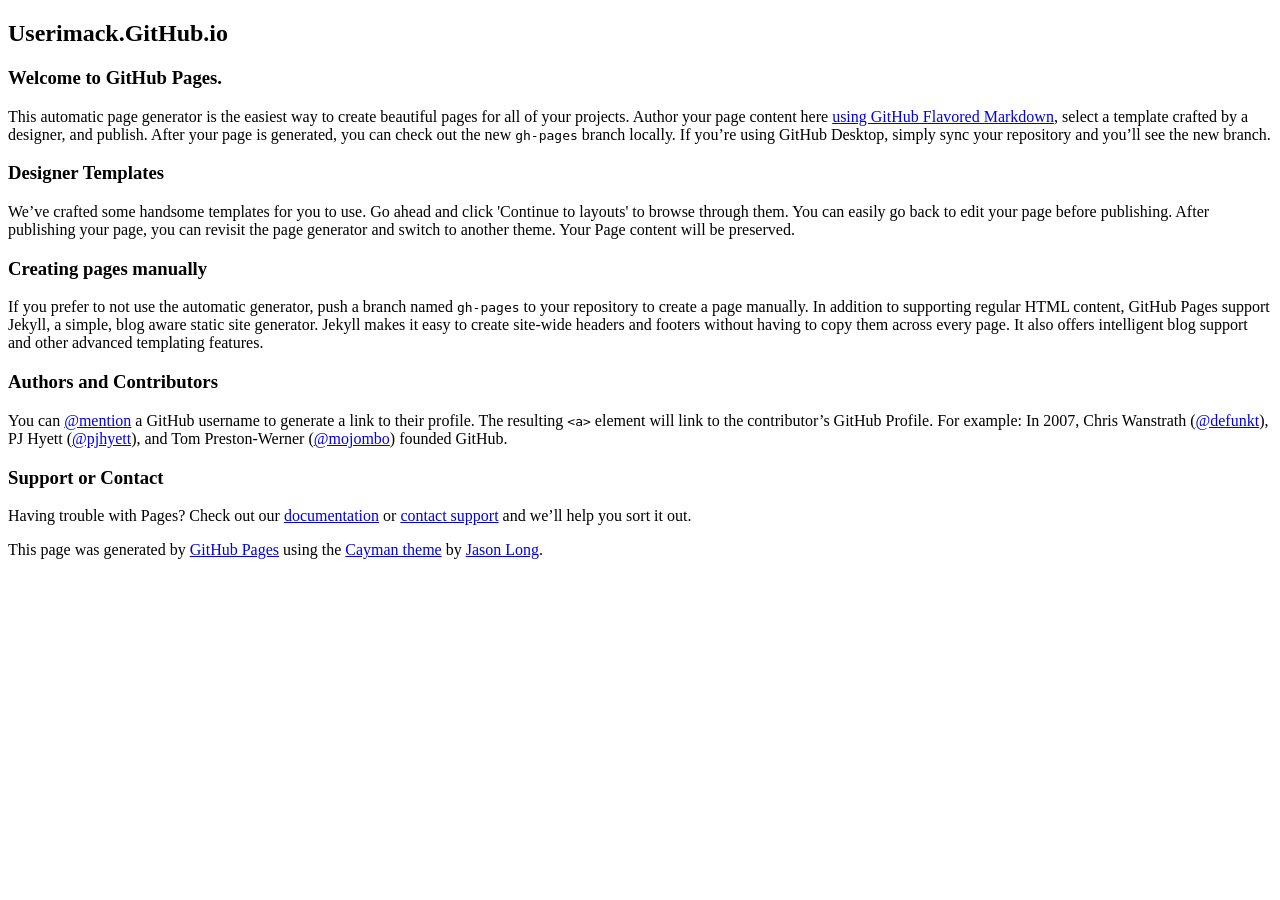
==== index.html @ 6220cd5d "Replace master branch with page content via GitHub" ====
<!DOCTYPE html>
<html lang="en-us">
  <head>
    <meta charset="UTF-8">
    <title>Userimack.GitHub.io by userimack</title>
    <meta name="viewport" content="width=device-width, initial-scale=1">
    <link rel="stylesheet" type="text/css" href="stylesheets/normalize.css" media="screen">
    <link href='https://fonts.googleapis.com/css?family=Open+Sans:400,700' rel='stylesheet' type='text/css'>
    <link rel="stylesheet" type="text/css" href="stylesheets/stylesheet.css" media="screen">
    <link rel="stylesheet" type="text/css" href="stylesheets/github-light.css" media="screen">
  </head>
  <body>
    <section class="page-header">
      <h1 class="project-name">Userimack.GitHub.io</h1>
      <h2 class="project-tagline"></h2>
    </section>

    <section class="main-content">
      <h3>
<a id="welcome-to-github-pages" class="anchor" href="#welcome-to-github-pages" aria-hidden="true"><span aria-hidden="true" class="octicon octicon-link"></span></a>Welcome to GitHub Pages.</h3>

<p>This automatic page generator is the easiest way to create beautiful pages for all of your projects. Author your page content here <a href="https://guides.github.com/features/mastering-markdown/">using GitHub Flavored Markdown</a>, select a template crafted by a designer, and publish. After your page is generated, you can check out the new <code>gh-pages</code> branch locally. If you’re using GitHub Desktop, simply sync your repository and you’ll see the new branch.</p>

<h3>
<a id="designer-templates" class="anchor" href="#designer-templates" aria-hidden="true"><span aria-hidden="true" class="octicon octicon-link"></span></a>Designer Templates</h3>

<p>We’ve crafted some handsome templates for you to use. Go ahead and click 'Continue to layouts' to browse through them. You can easily go back to edit your page before publishing. After publishing your page, you can revisit the page generator and switch to another theme. Your Page content will be preserved.</p>

<h3>
<a id="creating-pages-manually" class="anchor" href="#creating-pages-manually" aria-hidden="true"><span aria-hidden="true" class="octicon octicon-link"></span></a>Creating pages manually</h3>

<p>If you prefer to not use the automatic generator, push a branch named <code>gh-pages</code> to your repository to create a page manually. In addition to supporting regular HTML content, GitHub Pages support Jekyll, a simple, blog aware static site generator. Jekyll makes it easy to create site-wide headers and footers without having to copy them across every page. It also offers intelligent blog support and other advanced templating features.</p>

<h3>
<a id="authors-and-contributors" class="anchor" href="#authors-and-contributors" aria-hidden="true"><span aria-hidden="true" class="octicon octicon-link"></span></a>Authors and Contributors</h3>

<p>You can <a href="https://help.github.com/articles/basic-writing-and-formatting-syntax/#mentioning-users-and-teams" class="user-mention">@mention</a> a GitHub username to generate a link to their profile. The resulting <code>&lt;a&gt;</code> element will link to the contributor’s GitHub Profile. For example: In 2007, Chris Wanstrath (<a href="https://github.com/defunkt" class="user-mention">@defunkt</a>), PJ Hyett (<a href="https://github.com/pjhyett" class="user-mention">@pjhyett</a>), and Tom Preston-Werner (<a href="https://github.com/mojombo" class="user-mention">@mojombo</a>) founded GitHub.</p>

<h3>
<a id="support-or-contact" class="anchor" href="#support-or-contact" aria-hidden="true"><span aria-hidden="true" class="octicon octicon-link"></span></a>Support or Contact</h3>

<p>Having trouble with Pages? Check out our <a href="https://help.github.com/pages">documentation</a> or <a href="https://github.com/contact">contact support</a> and we’ll help you sort it out.</p>

      <footer class="site-footer">

        <span class="site-footer-credits">This page was generated by <a href="https://pages.github.com">GitHub Pages</a> using the <a href="https://github.com/jasonlong/cayman-theme">Cayman theme</a> by <a href="https://twitter.com/jasonlong">Jason Long</a>.</span>
      </footer>

    </section>

  
  </body>
</html>
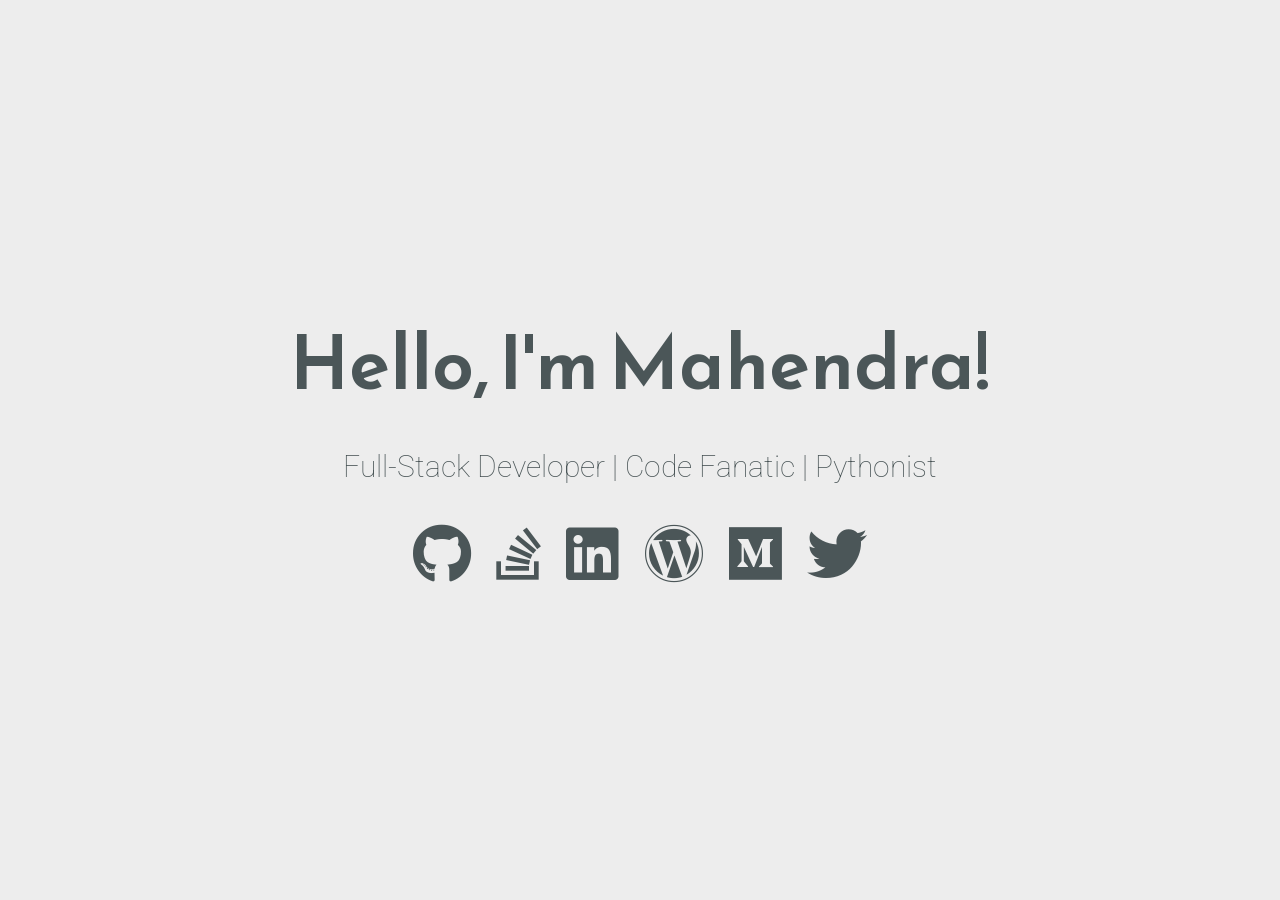
==== commit ad42ea35: "Updated portfolio page" ====
--- a/index.html
+++ b/index.html
@@ -1,53 +1,44 @@
 <!DOCTYPE html>
-<html lang="en-us">
-  <head>
-    <meta charset="UTF-8">
-    <title>Userimack.GitHub.io by userimack</title>
-    <meta name="viewport" content="width=device-width, initial-scale=1">
-    <link rel="stylesheet" type="text/css" href="stylesheets/normalize.css" media="screen">
-    <link href='https://fonts.googleapis.com/css?family=Open+Sans:400,700' rel='stylesheet' type='text/css'>
-    <link rel="stylesheet" type="text/css" href="stylesheets/stylesheet.css" media="screen">
-    <link rel="stylesheet" type="text/css" href="stylesheets/github-light.css" media="screen">
-  </head>
-  <body>
-    <section class="page-header">
-      <h1 class="project-name">Userimack.GitHub.io</h1>
-      <h2 class="project-tagline"></h2>
-    </section>
+<html>
+<head>
+	<meta charset="utf-8">
+	<meta http-equiv="X-UA-Compatible" content="IE=edge">
+	<meta name="viewport" content="width=device-width, initial-scale=1.0">
 
-    <section class="main-content">
-      <h3>
-<a id="welcome-to-github-pages" class="anchor" href="#welcome-to-github-pages" aria-hidden="true"><span aria-hidden="true" class="octicon octicon-link"></span></a>Welcome to GitHub Pages.</h3>
+	<title>Mahendra Yadav @userimack</title>
 
-<p>This automatic page generator is the easiest way to create beautiful pages for all of your projects. Author your page content here <a href="https://guides.github.com/features/mastering-markdown/">using GitHub Flavored Markdown</a>, select a template crafted by a designer, and publish. After your page is generated, you can check out the new <code>gh-pages</code> branch locally. If you’re using GitHub Desktop, simply sync your repository and you’ll see the new branch.</p>
+	<link rel="icon" href="favicon.ico" type="image/png" />
 
-<h3>
-<a id="designer-templates" class="anchor" href="#designer-templates" aria-hidden="true"><span aria-hidden="true" class="octicon octicon-link"></span></a>Designer Templates</h3>
-
-<p>We’ve crafted some handsome templates for you to use. Go ahead and click 'Continue to layouts' to browse through them. You can easily go back to edit your page before publishing. After publishing your page, you can revisit the page generator and switch to another theme. Your Page content will be preserved.</p>
-
-<h3>
-<a id="creating-pages-manually" class="anchor" href="#creating-pages-manually" aria-hidden="true"><span aria-hidden="true" class="octicon octicon-link"></span></a>Creating pages manually</h3>
-
-<p>If you prefer to not use the automatic generator, push a branch named <code>gh-pages</code> to your repository to create a page manually. In addition to supporting regular HTML content, GitHub Pages support Jekyll, a simple, blog aware static site generator. Jekyll makes it easy to create site-wide headers and footers without having to copy them across every page. It also offers intelligent blog support and other advanced templating features.</p>
-
-<h3>
-<a id="authors-and-contributors" class="anchor" href="#authors-and-contributors" aria-hidden="true"><span aria-hidden="true" class="octicon octicon-link"></span></a>Authors and Contributors</h3>
-
-<p>You can <a href="https://help.github.com/articles/basic-writing-and-formatting-syntax/#mentioning-users-and-teams" class="user-mention">@mention</a> a GitHub username to generate a link to their profile. The resulting <code>&lt;a&gt;</code> element will link to the contributor’s GitHub Profile. For example: In 2007, Chris Wanstrath (<a href="https://github.com/defunkt" class="user-mention">@defunkt</a>), PJ Hyett (<a href="https://github.com/pjhyett" class="user-mention">@pjhyett</a>), and Tom Preston-Werner (<a href="https://github.com/mojombo" class="user-mention">@mojombo</a>) founded GitHub.</p>
-
-<h3>
-<a id="support-or-contact" class="anchor" href="#support-or-contact" aria-hidden="true"><span aria-hidden="true" class="octicon octicon-link"></span></a>Support or Contact</h3>
-
-<p>Having trouble with Pages? Check out our <a href="https://help.github.com/pages">documentation</a> or <a href="https://github.com/contact">contact support</a> and we’ll help you sort it out.</p>
-
-      <footer class="site-footer">
-
-        <span class="site-footer-credits">This page was generated by <a href="https://pages.github.com">GitHub Pages</a> using the <a href="https://github.com/jasonlong/cayman-theme">Cayman theme</a> by <a href="https://twitter.com/jasonlong">Jason Long</a>.</span>
-      </footer>
-
-    </section>
-
-  
-  </body>
+	<link href="https://fonts.googleapis.com/css?family=Reem+Kufi|Roboto:300" rel="stylesheet">
+	<link href="https://use.fontawesome.com/releases/v5.0.8/css/all.css" rel="stylesheet">
+	<link rel="stylesheet" href="css/reset.css">
+	<link rel="stylesheet" href="css/styles.css">
+	<!-- <link rel="stylesheet" href="css/themes/indigo-white.css"> -->
+	<!-- <link rel="stylesheet" href="css/themes/green-white.css"> -->
+	<!-- <link rel="stylesheet" href="css/themes/red-white.css"> -->
+	<!-- <link rel="stylesheet" href="css/themes/grey-white.css"> -->
+	<!-- <link rel="stylesheet" href="css/themes/white-indigo.css"> -->
+	<!-- <link rel="stylesheet" href="css/themes/white-blue.css"> -->
+    <link rel="stylesheet" href="css/themes/white-grey.css">
+	<!-- <link rel="stylesheet" href="css/themes/white-red.css"> -->
+	<!-- <link rel="stylesheet" href="css/themes/yellow-black.css"> -->
+</head>
+<body>
+	<main>
+		<div class="intro">Hello, I'm Mahendra!</div>
+		<div class="tagline">Full-Stack Developer | Code Fanatic | Pythonist </div>
+		<!-- Find your icons from here - https://fontawesome.com/icons?d=gallery&s=brands -->
+		<div class="icons-social">
+			<a target="_blank" href="https://github.com/userimack"><i class="fab fa-github"></i></a>
+			<a target="_blank" href="https://stackoverflow.com/users/4849157/mahendra-yadav"><i class="fab fa-stack-overflow"></i></a>
+			<a target="_blank" href="https://www.linkedin.com/in/userimack"><i class="fab fa-linkedin"></i></a>
+			<a target="_blank" href="https://userimack.wordpress.com/"><i class="fab fa-wordpress"></i></a>
+			<a target="_blank" href="https://medium.com/@userimack"><i class="fab fa-medium"></i></a>
+			<a target="_blank" href="https://twitter.com/userimack"><i class="fab fa-twitter"></i></a>
+			<!-- <a target="_blank" href="https://www.freecodecamp.org"><i class="fab fa-free-code-camp"></i></a> -->
+			<!-- <a target="_blank" href="https://www.behance.net"><i class="fab fa-behance"></i></a> -->
+			<!-- <a target="_blank" href="https://codepen.io"><i class="fab fa-codepen"></i></a> -->
+    </div>
+	</main>
+</body>
 </html>
--- a/css/styles.css
+++ b/css/styles.css
@@ -0,0 +1,71 @@
+/* Typography */
+
+html {
+	font-family: 'Roboto', sans-serif;
+}
+
+@media (min-width: 576px) {
+	html {
+		font-size: 14px;
+	}
+}
+
+@media (min-width: 768px) {
+	html {
+		font-size: 16px;
+	}
+}
+
+@media (min-width: 992px) {
+	html {
+		font-size: 18px;
+	}
+}
+
+@media (min-width: 1200px) {
+	html {
+		font-size: 20px;
+	}
+}
+
+.icons-social i {
+	font-size: 3em;
+}
+
+/* Custom Styles */
+
+main {
+	display: flex;
+	flex-direction: column;
+	min-height: 100vh;
+	justify-content: center;
+	padding: 0 30px;
+	text-align: center;
+}
+
+main > .intro {
+	font-family: 'Reem Kufi', sans-serif;
+	font-size: 3.75em;
+	font-weight: 600;
+}
+
+main > .tagline {
+	font-size: 1.5rem;
+	margin: 1.5rem 0;
+	font-weight: 100;
+}
+
+.icons-social i {
+	padding: 10px;
+}
+
+.devto {
+	margin-bottom: -0.20rem;
+}
+
+.devto svg {
+	margin-bottom: -0.20rem;
+	margin-left: 0.675rem;;
+	width: 2.65rem;
+	height: 2.65rem;
+}
--- a/css/themes/indigo-white.css
+++ b/css/themes/indigo-white.css
@@ -0,0 +1,14 @@
+/* Theme */
+
+main {
+	background: #303F9F;
+	color: #FAFAFA;
+}
+
+.icons-social a {
+	color: #FAFAFA;
+}
+
+.icons-social a svg path{
+	fill: #FAFAFA;
+}
--- a/css/themes/green-white.css
+++ b/css/themes/green-white.css
@@ -0,0 +1,14 @@
+/* Theme */
+
+main {
+	background: #43A047;
+	color: #FAFAFA;
+}
+
+.icons-social a {
+	color: #FAFAFA;
+}
+
+.icons-social a svg path{
+	fill: #FAFAFA;
+}
--- a/css/themes/red-white.css
+++ b/css/themes/red-white.css
@@ -0,0 +1,14 @@
+/* Theme */
+
+main {
+	background: #AF3D4E;
+	color: #FAFAFA;
+}
+
+.icons-social a {
+	color: #FAFAFA;
+}
+
+.icons-social a svg path{
+	fill: #FAFAFA;
+}
--- a/css/themes/grey-white.css
+++ b/css/themes/grey-white.css
@@ -0,0 +1,14 @@
+/* Theme */
+
+main {
+	background: #485564;
+	color: #FAFAFA;
+}
+
+.icons-social a {
+	color: #FAFAFA;
+}
+
+.icons-social a svg path{
+	fill: #FAFAFA;
+}
--- a/css/themes/white-indigo.css
+++ b/css/themes/white-indigo.css
@@ -0,0 +1,14 @@
+/* Theme */
+
+main {
+	background: #E8EAF6;
+	color: #303F9F;
+}
+
+.icons-social a {
+	color: #303F9F;
+}
+
+.icons-social a svg path{
+	fill: #303F9F;
+}
--- a/css/themes/white-blue.css
+++ b/css/themes/white-blue.css
@@ -0,0 +1,14 @@
+/* Theme */
+
+main {
+	background: #FAFAFA;
+	color: #0277BD;
+}
+
+.icons-social a {
+	color: #0277BD;
+}
+
+.icons-social a svg path{
+	fill: #0277BD;
+}
--- a/css/themes/white-grey.css
+++ b/css/themes/white-grey.css
@@ -0,0 +1,14 @@
+/* Theme */
+
+main {
+	background: #EDEDED;
+	color: #4B5658;
+}
+
+.icons-social a {
+	color: #4B5658;
+}
+
+.icons-social a svg path{
+	fill: #4B5658;
+}
--- a/css/themes/white-red.css
+++ b/css/themes/white-red.css
@@ -0,0 +1,14 @@
+/* Theme */
+
+main {
+	background: #EDEDED;
+	color: #AF3D4E;
+}
+
+.icons-social a {
+	color: #AF3D4E;
+}
+
+.icons-social a svg path{
+	fill: #AF3D4E;
+}
--- a/css/themes/yellow-black.css
+++ b/css/themes/yellow-black.css
@@ -0,0 +1,14 @@
+/* Theme */
+
+main {
+	background: #FFEB3B;
+	color: #1E1E1E;
+}
+
+.icons-social a {
+	color: #1E1E1E;
+}
+
+.icons-social a svg path{
+	fill: #1E1E1E;
+}
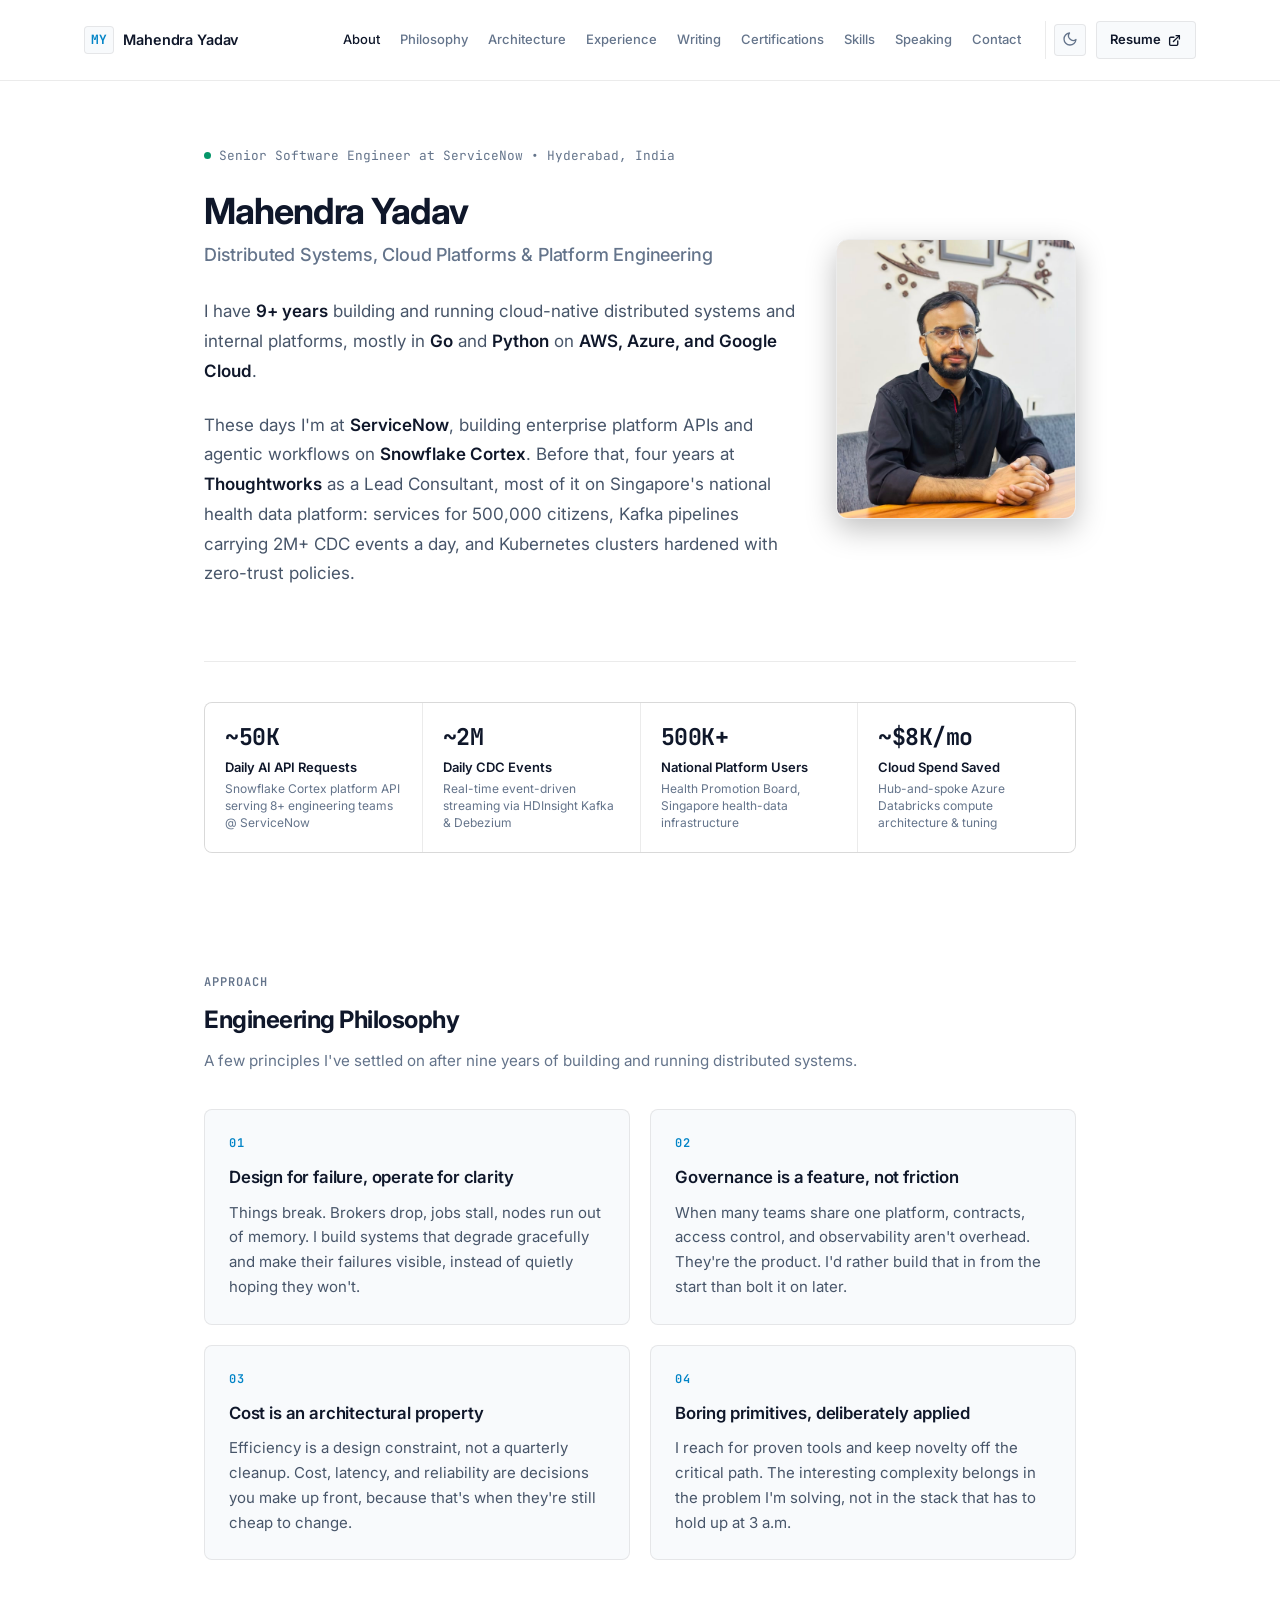
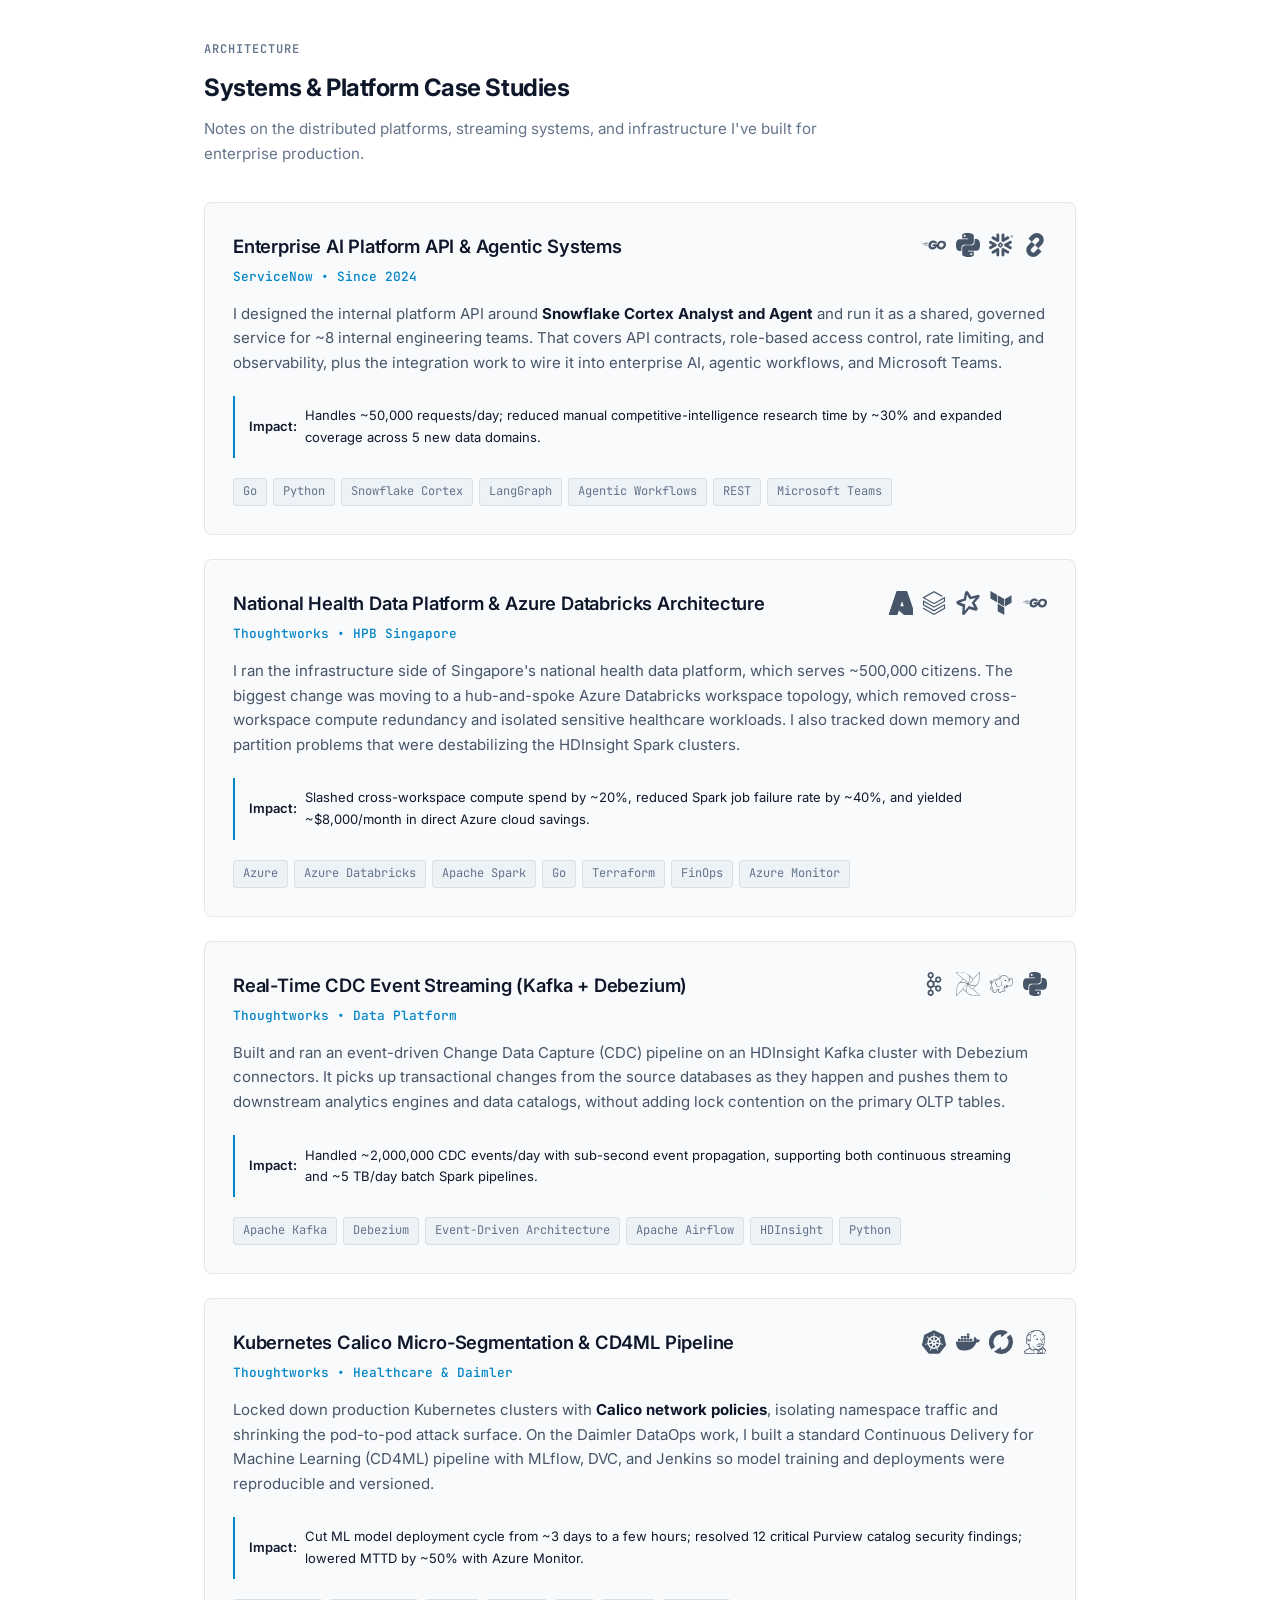
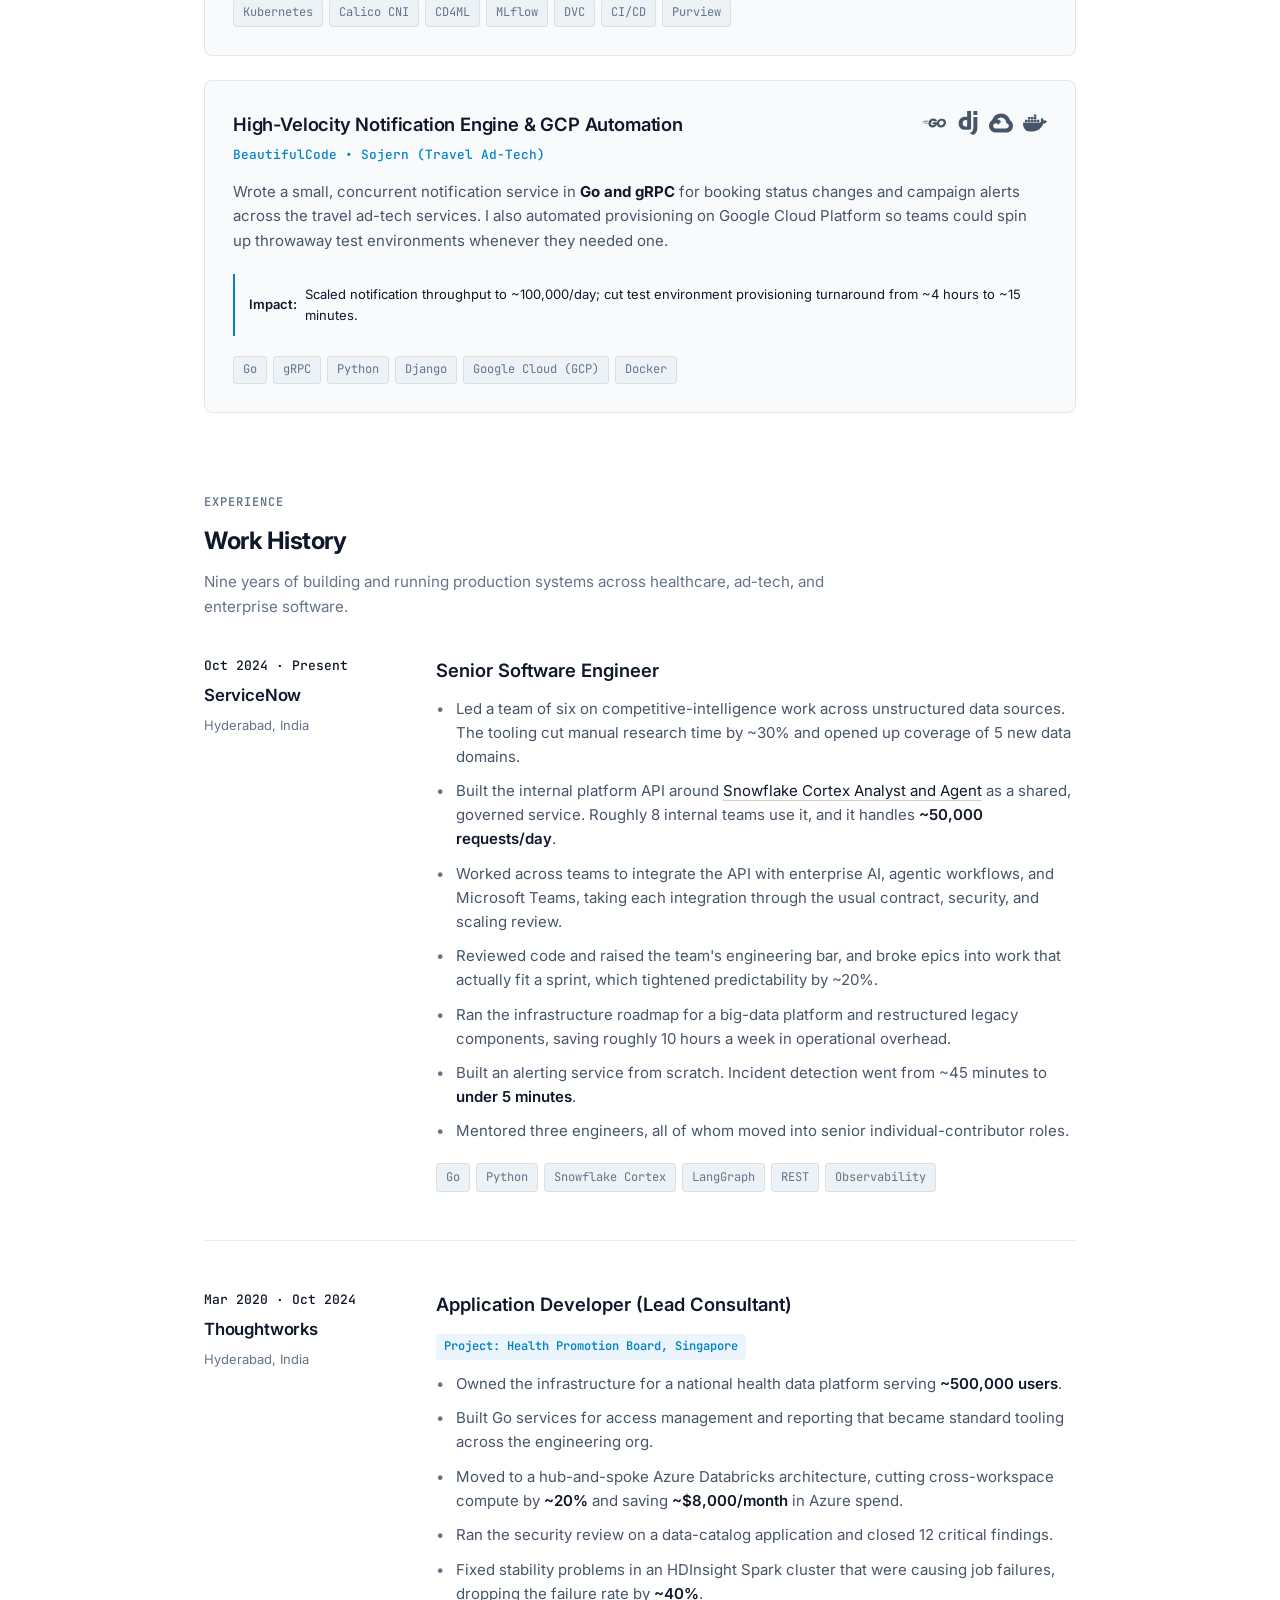
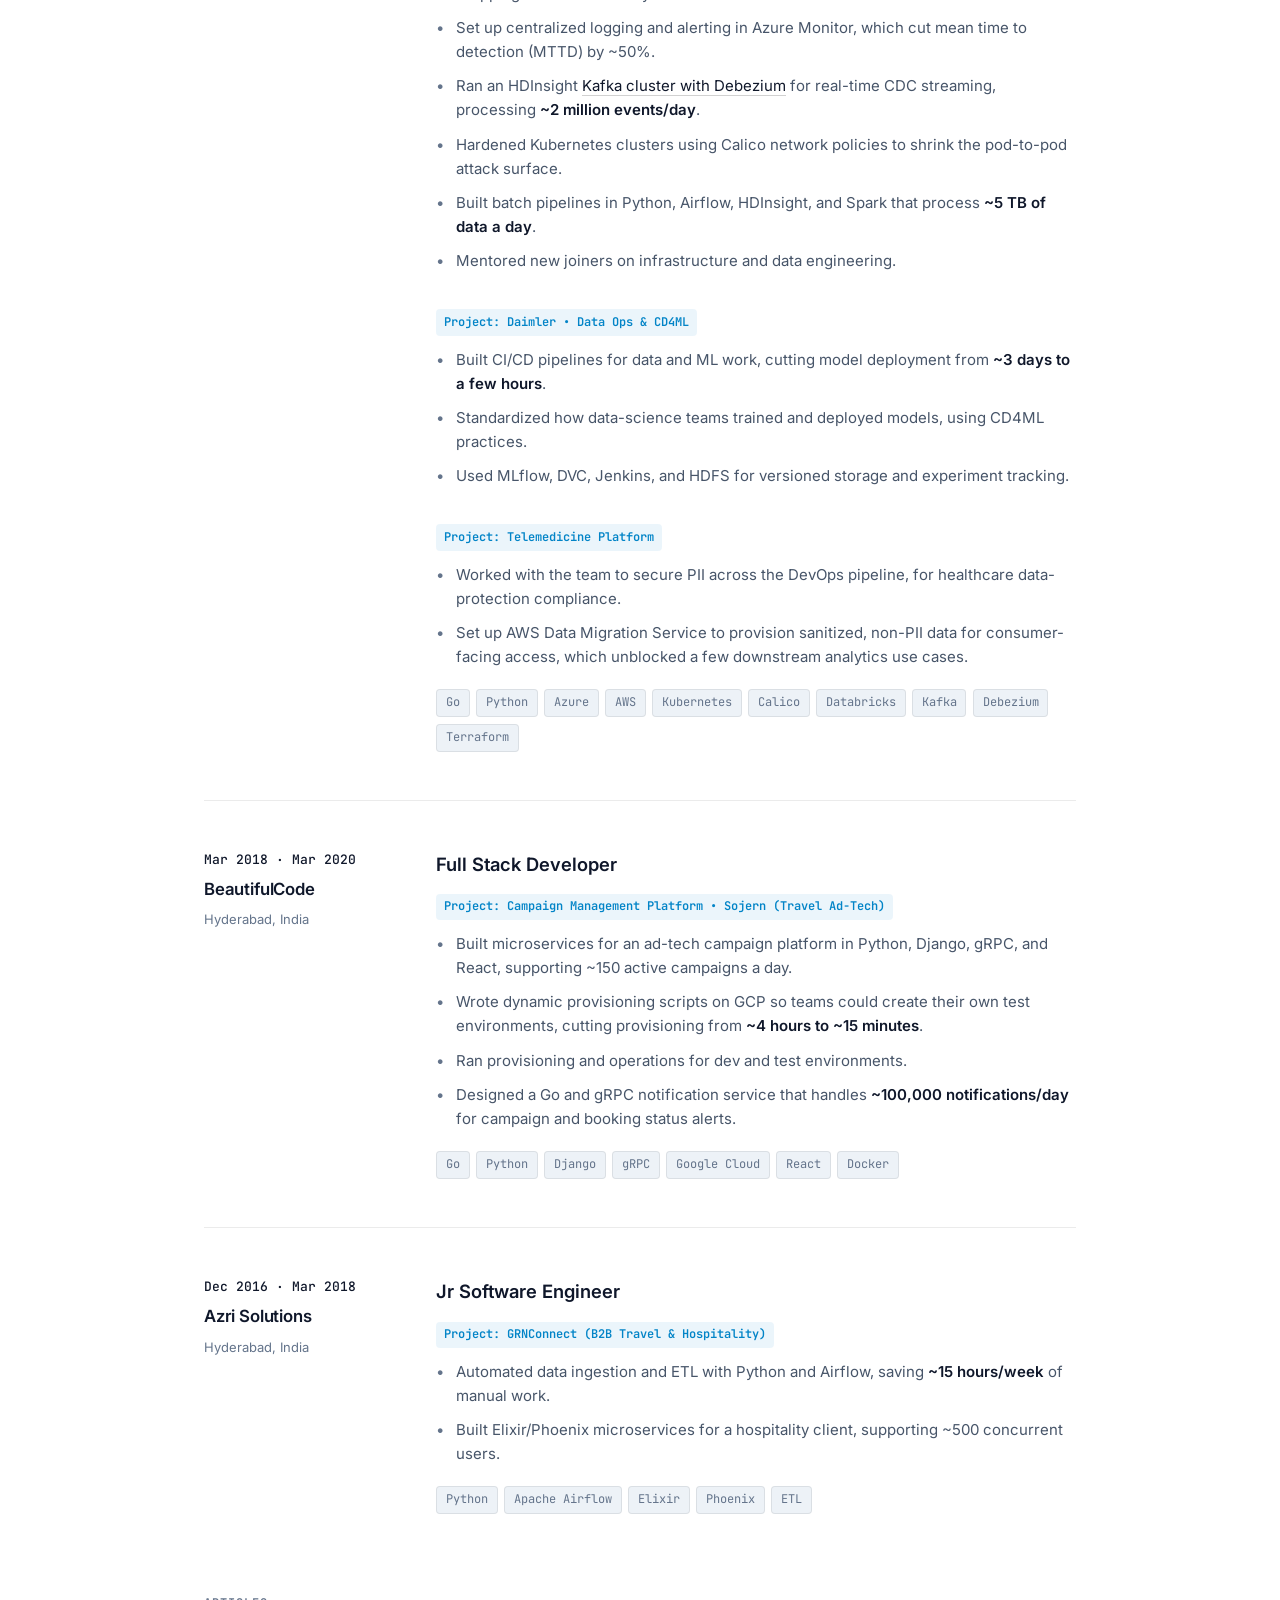
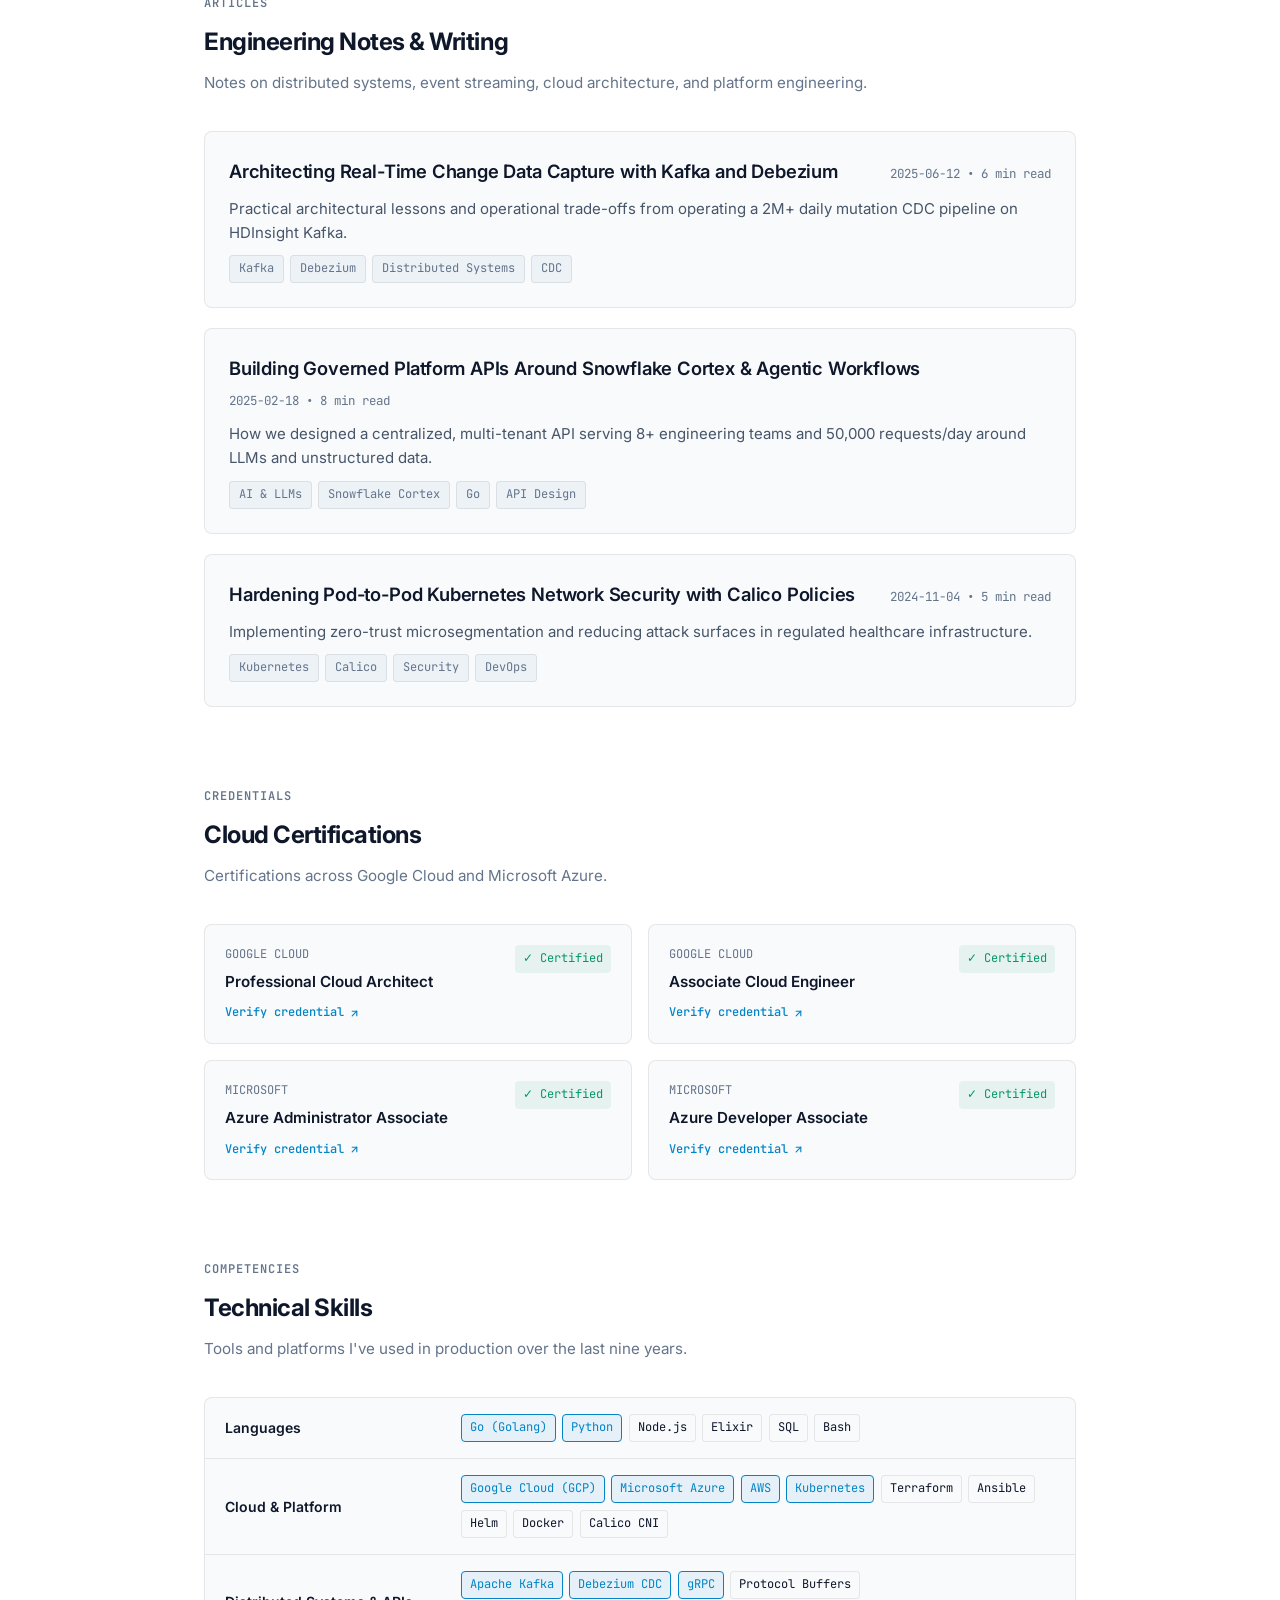
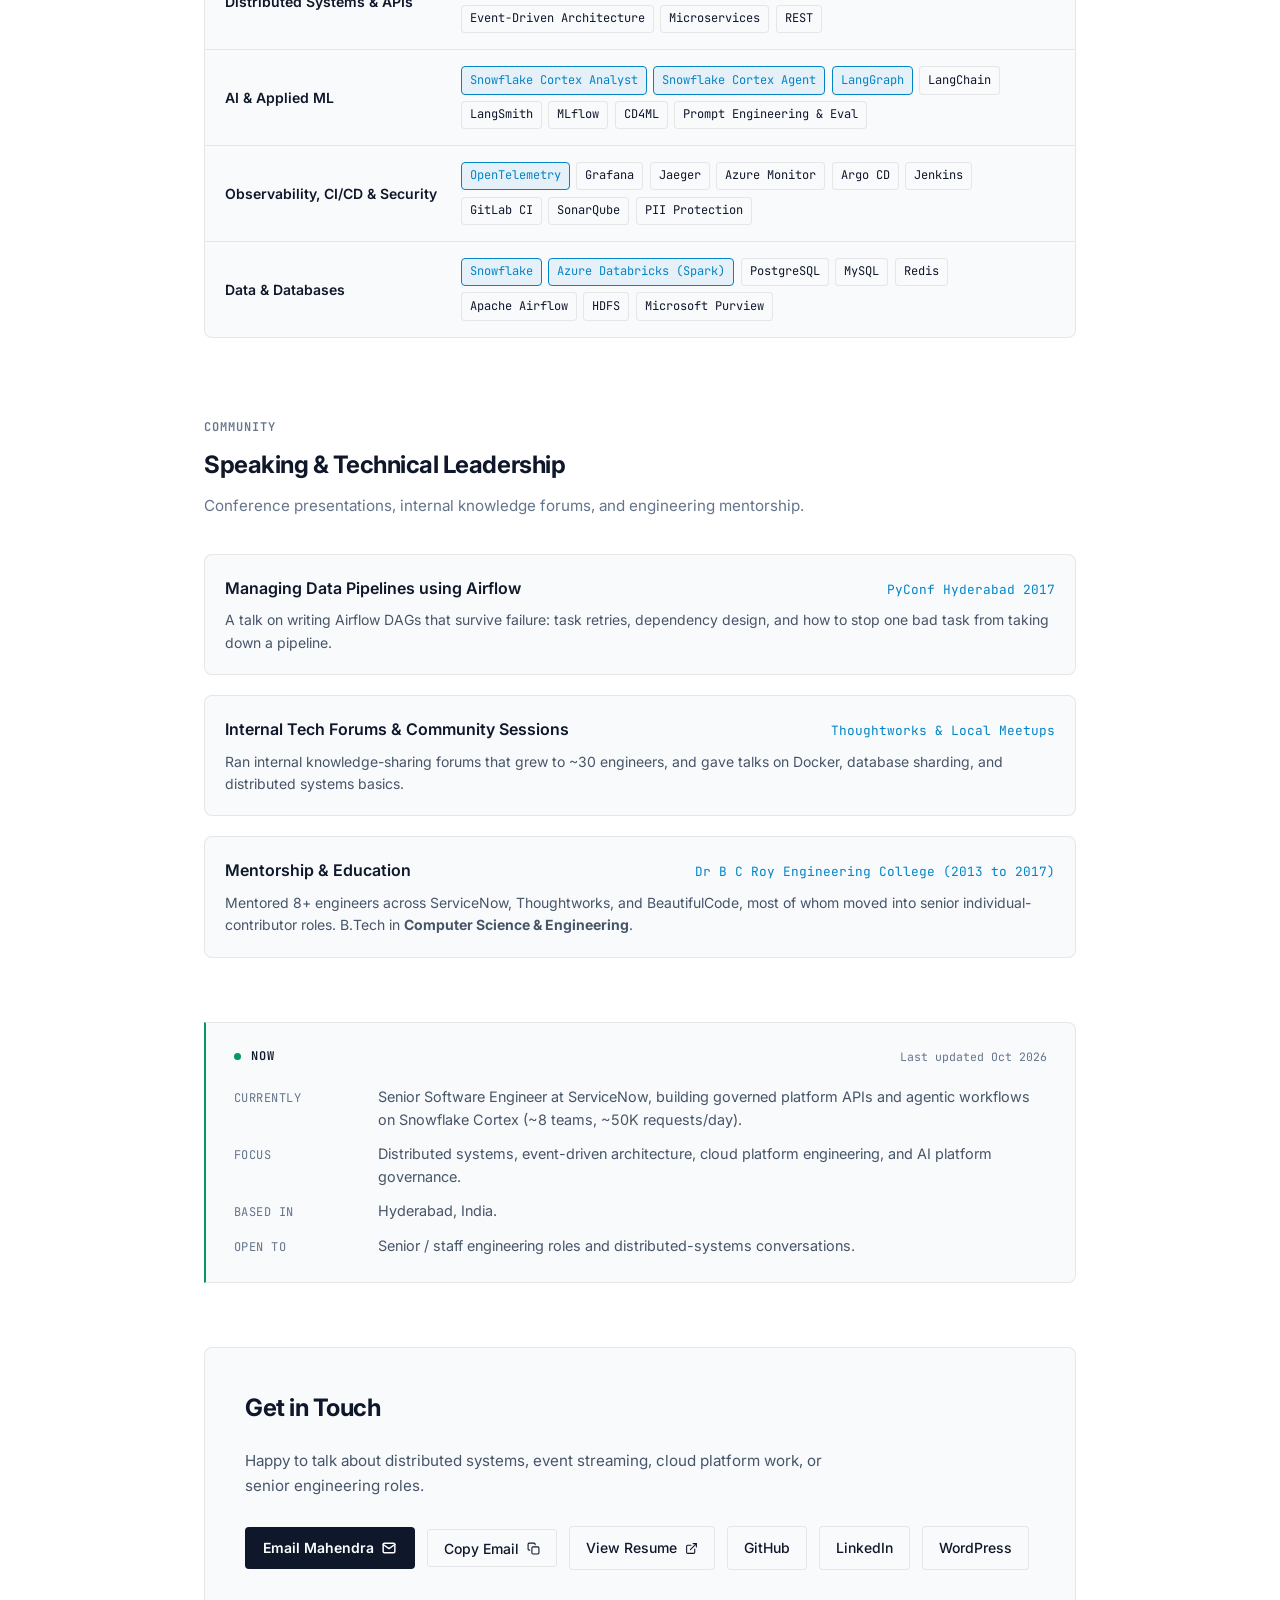
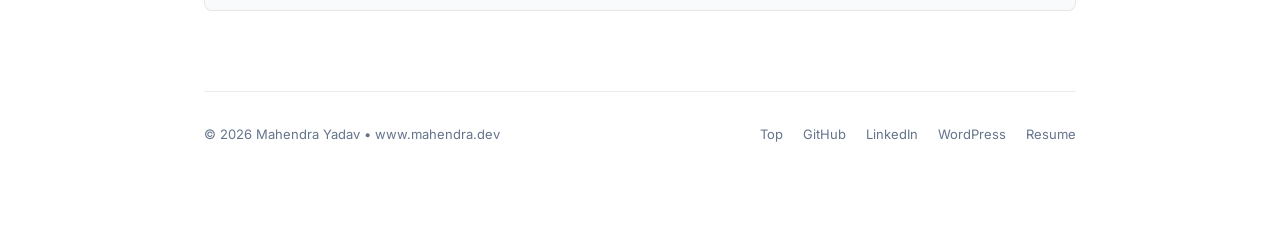
==== commit a80371d4: "Build portfolio site with architecture case studies and Markdown blog - Editorial dark/light design " ====
--- a/index.html
+++ b/index.html
@@ -1,44 +1,1148 @@
 <!DOCTYPE html>
-<html>
+<html lang="en" data-theme="dark">
+
 <head>
-	<meta charset="utf-8">
-	<meta http-equiv="X-UA-Compatible" content="IE=edge">
-	<meta name="viewport" content="width=device-width, initial-scale=1.0">
-
-	<title>Mahendra Yadav @userimack</title>
-
-	<link rel="icon" href="favicon.ico" type="image/png" />
-
-	<link href="https://fonts.googleapis.com/css?family=Reem+Kufi|Roboto:300" rel="stylesheet">
-	<link href="https://use.fontawesome.com/releases/v5.0.8/css/all.css" rel="stylesheet">
-	<link rel="stylesheet" href="css/reset.css">
-	<link rel="stylesheet" href="css/styles.css">
-	<!-- <link rel="stylesheet" href="css/themes/indigo-white.css"> -->
-	<!-- <link rel="stylesheet" href="css/themes/green-white.css"> -->
-	<!-- <link rel="stylesheet" href="css/themes/red-white.css"> -->
-	<!-- <link rel="stylesheet" href="css/themes/grey-white.css"> -->
-	<!-- <link rel="stylesheet" href="css/themes/white-indigo.css"> -->
-	<!-- <link rel="stylesheet" href="css/themes/white-blue.css"> -->
-    <link rel="stylesheet" href="css/themes/white-grey.css">
-	<!-- <link rel="stylesheet" href="css/themes/white-red.css"> -->
-	<!-- <link rel="stylesheet" href="css/themes/yellow-black.css"> -->
+  <meta charset="utf-8">
+  <meta http-equiv="X-UA-Compatible" content="IE=edge">
+  <meta name="viewport" content="width=device-width, initial-scale=1.0">
+
+  <!-- SEO Primary Meta Tags -->
+  <title>Mahendra Yadav | Senior Software Engineer, Distributed Systems &amp; Cloud Platforms</title>
+  <meta name="title" content="Mahendra Yadav | Senior Software Engineer, Distributed Systems &amp; Cloud Platforms">
+  <meta name="description"
+    content="Senior Software Engineer with 9+ years designing, building, and operating cloud-native distributed systems, event streaming pipelines, and internal platform services in Go and Python across GCP, Azure, and AWS.">
+  <meta name="keywords"
+    content="Mahendra Yadav, Senior Software Engineer, Distributed Systems, Cloud Platforms, Golang, Python, Kubernetes, Kafka, Snowflake Cortex, Azure Certified, GCP Certified, Terraform">
+  <meta name="author" content="Mahendra Yadav">
+  <link rel="canonical" href="https://www.mahendra.dev">
+
+  <!-- Open Graph / LinkedIn / Social -->
+  <meta property="og:type" content="website">
+  <meta property="og:url" content="https://www.mahendra.dev">
+  <meta property="og:title" content="Mahendra Yadav | Senior Software Engineer">
+  <meta property="og:description"
+    content="Distributed Systems, Cloud Platforms, Go, Python, Kubernetes, Kafka, Snowflake Cortex AI.">
+
+  <!-- Favicon -->
+  <link rel="icon" href="favicon.ico" sizes="16x16 32x32 48x48">
+  <link rel="icon" href="favicon.svg" type="image/svg+xml">
+  <link rel="apple-touch-icon" href="apple-touch-icon.png">
+
+  <!-- Google Fonts: Inter & JetBrains Mono -->
+  <link rel="preconnect" href="https://fonts.googleapis.com">
+  <link rel="preconnect" href="https://fonts.gstatic.com" crossorigin>
+  <link
+    href="https://fonts.googleapis.com/css2?family=Inter:wght@400;500;600;700&family=JetBrains+Mono:wght@400;500;600&display=swap"
+    rel="stylesheet">
+
+  <!-- Stylesheet -->
+  <link rel="stylesheet" href="css/styles.css?v=2">
 </head>
-<body>
-	<main>
-		<div class="intro">Hello, I'm Mahendra!</div>
-		<div class="tagline">Full-Stack Developer | Code Fanatic | Pythonist </div>
-		<!-- Find your icons from here - https://fontawesome.com/icons?d=gallery&s=brands -->
-		<div class="icons-social">
-			<a target="_blank" href="https://github.com/userimack"><i class="fab fa-github"></i></a>
-			<a target="_blank" href="https://stackoverflow.com/users/4849157/mahendra-yadav"><i class="fab fa-stack-overflow"></i></a>
-			<a target="_blank" href="https://www.linkedin.com/in/userimack"><i class="fab fa-linkedin"></i></a>
-			<a target="_blank" href="https://userimack.wordpress.com/"><i class="fab fa-wordpress"></i></a>
-			<a target="_blank" href="https://medium.com/@userimack"><i class="fab fa-medium"></i></a>
-			<a target="_blank" href="https://twitter.com/userimack"><i class="fab fa-twitter"></i></a>
-			<!-- <a target="_blank" href="https://www.freecodecamp.org"><i class="fab fa-free-code-camp"></i></a> -->
-			<!-- <a target="_blank" href="https://www.behance.net"><i class="fab fa-behance"></i></a> -->
-			<!-- <a target="_blank" href="https://codepen.io"><i class="fab fa-codepen"></i></a> -->
+
+<body id="top">
+
+  <div class="scroll-progress" id="scroll-progress" aria-hidden="true"></div>
+
+  <!-- ========================================================================
+       1. HEADER / NAVIGATION
+       ======================================================================== -->
+  <header class="site-header">
+    <div class="nav-container">
+      <a href="#top" class="brand-link" aria-label="Mahendra Yadav - Top">
+        <span class="brand-monogram">MY</span>
+        <span class="brand-name">Mahendra Yadav</span>
+      </a>
+
+      <nav class="nav-menu" aria-label="Main Navigation">
+        <a href="#about" class="active">About</a>
+        <a href="#philosophy">Philosophy</a>
+        <a href="#systems">Architecture</a>
+        <a href="#experience">Experience</a>
+        <a href="#writing">Writing</a>
+        <a href="#certifications">Certifications</a>
+        <a href="#skills">Skills</a>
+        <a href="#speaking">Speaking</a>
+        <a href="#contact">Contact</a>
+      </nav>
+
+      <div class="nav-controls">
+        <button id="theme-toggle" class="theme-button" aria-label="Toggle dark/light theme" title="Toggle theme">
+          <span id="theme-icon">
+            <svg width="16" height="16" viewBox="0 0 24 24" fill="none" stroke="currentColor" stroke-width="2"
+              stroke-linecap="round" stroke-linejoin="round">
+              <circle cx="12" cy="12" r="5"></circle>
+              <line x1="12" y1="1" x2="12" y2="3"></line>
+              <line x1="12" y1="21" x2="12" y2="23"></line>
+              <line x1="4.22" y1="4.22" x2="5.64" y2="5.64"></line>
+              <line x1="18.36" y1="18.36" x2="19.78" y2="19.78"></line>
+              <line x1="1" y1="12" x2="3" y2="12"></line>
+              <line x1="21" y1="12" x2="23" y2="12"></line>
+              <line x1="4.22" y1="19.78" x2="5.64" y2="18.36"></line>
+              <line x1="18.36" y1="5.64" x2="19.78" y2="4.22"></line>
+            </svg>
+          </span>
+        </button>
+
+        <a href="https://docs.google.com/document/d/1qwYfXjIS-WkkwhZ8dPZrXDahEFhtZvEn9eDW5LFw6Do/edit?usp=sharing"
+          target="_blank" rel="noopener" class="resume-header-link" title="View Resume (opens in a new tab)">
+          <span>Resume</span>
+          <svg width="13" height="13" viewBox="0 0 24 24" fill="none" stroke="currentColor" stroke-width="2.5"
+            stroke-linecap="round" stroke-linejoin="round">
+            <path d="M18 13v6a2 2 0 0 1-2 2H5a2 2 0 0 1-2-2V8a2 2 0 0 1 2-2h6"></path>
+            <polyline points="15 3 21 3 21 9"></polyline>
+            <line x1="10" y1="14" x2="21" y2="3"></line>
+          </svg>
+        </a>
+
+        <button id="mobile-toggle" class="mobile-toggle" aria-label="Toggle Menu">
+          <svg width="18" height="18" viewBox="0 0 24 24" fill="none" stroke="currentColor" stroke-width="2"
+            stroke-linecap="round" stroke-linejoin="round">
+            <line x1="3" y1="12" x2="21" y2="12"></line>
+            <line x1="3" y1="6" x2="21" y2="6"></line>
+            <line x1="3" y1="18" x2="21" y2="18"></line>
+          </svg>
+        </button>
+      </div>
     </div>
-	</main>
+  </header>
+
+  <div class="page-wrapper">
+
+    <!-- ======================================================================
+         2. HERO / ABOUT SECTION
+         ====================================================================== -->
+    <section id="about" class="hero-block">
+      <div class="hero-content">
+        <div class="hero-status">
+          <span class="status-dot"></span>
+          <span>Senior Software Engineer at ServiceNow &bull; Hyderabad, India</span>
+        </div>
+
+        <h1 class="hero-name">Mahendra Yadav</h1>
+        <div class="hero-title-sub">Distributed Systems, Cloud Platforms &amp; Platform Engineering</div>
+
+        <p class="hero-lead">
+          I have <strong>9+ years</strong> building and running cloud-native distributed systems and internal platforms,
+          mostly in <strong>Go</strong> and <strong>Python</strong> on <strong>AWS, Azure, and Google
+            Cloud</strong>.
+        </p>
+
+        <p class="hero-lead">
+          These days I'm at <strong>ServiceNow</strong>, building enterprise platform APIs and agentic workflows on
+          <strong>Snowflake Cortex</strong>. Before that, four years at <strong>Thoughtworks</strong> as a Lead
+          Consultant, most of it on Singapore's national health data platform: services for 500,000 citizens,
+          Kafka pipelines carrying 2M+ CDC events a day, and Kubernetes clusters hardened with zero-trust
+          policies.
+        </p>
+
+        <!-- <div class="hero-meta-strip">
+          <div class="hero-meta-item">
+            <span>Email:</span>
+            <a href="mailto:mahendra.k12@gmail.com">mahendra.k12@gmail.com</a>
+          </div>
+          <div class="hero-meta-item">
+            <span>GitHub:</span>
+            <a href="https://github.com/userimack" target="_blank" rel="noopener">@userimack</a>
+          </div>
+          <div class="hero-meta-item">
+            <span>LinkedIn:</span>
+            <a href="https://www.linkedin.com/in/userimack" target="_blank" rel="noopener">in/userimack</a>
+          </div>
+          <div class="hero-meta-item">
+            <span>Credentials:</span>
+            <span>Google Cloud &amp; Azure Certified</span>
+          </div>
+        </div> -->
+      </div>
+      <img src="mahendra-hero.jpg" alt="Portrait of Mahendra Yadav" class="hero-portrait" width="620" height="722"
+        loading="eager">
+    </section>
+
+    <!-- ======================================================================
+         3. KEY IMPACT & TELEMETRY
+         ====================================================================== -->
+    <section class="section" style="padding-top: 2.5rem; padding-bottom: 0;">
+      <div class="stats-table">
+        <div class="stat-cell">
+          <div class="stat-number">~50K</div>
+          <div class="stat-title">Daily AI API Requests</div>
+          <div class="stat-context">Snowflake Cortex platform API serving 8+ engineering teams @ ServiceNow</div>
+        </div>
+
+        <div class="stat-cell">
+          <div class="stat-number">~2M</div>
+          <div class="stat-title">Daily CDC Events</div>
+          <div class="stat-context">Real-time event-driven streaming via HDInsight Kafka &amp; Debezium</div>
+        </div>
+
+        <div class="stat-cell">
+          <div class="stat-number">500K+</div>
+          <div class="stat-title">National Platform Users</div>
+          <div class="stat-context">Health Promotion Board, Singapore health-data infrastructure</div>
+        </div>
+
+        <div class="stat-cell">
+          <div class="stat-number">~$8K/mo</div>
+          <div class="stat-title">Cloud Spend Saved</div>
+          <div class="stat-context">Hub-and-spoke Azure Databricks compute architecture &amp; tuning</div>
+        </div>
+      </div>
+    </section>
+
+    <!-- ======================================================================
+         4. ENGINEERING PHILOSOPHY
+         ====================================================================== -->
+    <section id="philosophy" class="section">
+      <span class="section-label">Approach</span>
+      <h2 class="section-heading">Engineering Philosophy</h2>
+      <p class="section-desc">A few principles I've settled on after nine years of building and running distributed
+        systems.</p>
+
+      <div class="philosophy-grid">
+        <article class="principle">
+          <span class="principle-num">01</span>
+          <h3 class="principle-title">Design for failure, operate for clarity</h3>
+          <p class="principle-text">
+            Things break. Brokers drop, jobs stall, nodes run out of memory. I build systems that degrade gracefully and
+            make their failures visible, instead of quietly hoping they won't.
+          </p>
+        </article>
+
+        <article class="principle">
+          <span class="principle-num">02</span>
+          <h3 class="principle-title">Governance is a feature, not friction</h3>
+          <p class="principle-text">
+            When many teams share one platform, contracts, access control, and observability aren't overhead. They're
+            the
+            product. I'd rather build that in from the start than bolt it on later.
+          </p>
+        </article>
+
+        <article class="principle">
+          <span class="principle-num">03</span>
+          <h3 class="principle-title">Cost is an architectural property</h3>
+          <p class="principle-text">
+            Efficiency is a design constraint, not a quarterly cleanup. Cost, latency, and reliability are decisions you
+            make up front, because that's when they're still cheap to change.
+          </p>
+        </article>
+
+        <article class="principle">
+          <span class="principle-num">04</span>
+          <h3 class="principle-title">Boring primitives, deliberately applied</h3>
+          <p class="principle-text">
+            I reach for proven tools and keep novelty off the critical path. The interesting complexity belongs in
+            the problem I'm solving, not in the stack that has to hold up at 3&nbsp;a.m.
+          </p>
+        </article>
+      </div>
+    </section>
+
+    <!-- ======================================================================
+         5. SYSTEMS ARCHITECTURE CASE NOTES
+         ====================================================================== -->
+    <section id="systems" class="section">
+      <span class="section-label">Architecture</span>
+      <h2 class="section-heading">Systems &amp; Platform Case Studies</h2>
+      <p class="section-desc">Notes on the distributed platforms, streaming systems, and infrastructure I've built for
+        enterprise production.</p>
+
+      <div class="systems-list">
+        <!-- 1. Snowflake Cortex AI Platform -->
+        <article class="system-entry">
+          <div class="system-entry-header">
+            <div class="system-entry-heading">
+              <h3 class="system-entry-title">Enterprise AI Platform API &amp; Agentic Systems</h3>
+              <span class="system-entry-org">ServiceNow &bull; Since 2024</span>
+            </div>
+            <div class="tech-icons" aria-hidden="true">
+              <svg class="tech-icon" fill="currentColor">
+                <title>Go</title>
+                <use href="#ti-go"></use>
+              </svg>
+              <svg class="tech-icon" fill="currentColor">
+                <title>Python</title>
+                <use href="#ti-python"></use>
+              </svg>
+              <svg class="tech-icon" fill="currentColor">
+                <title>Snowflake</title>
+                <use href="#ti-snowflake"></use>
+              </svg>
+              <svg class="tech-icon" fill="currentColor">
+                <title>LangGraph / LangChain</title>
+                <use href="#ti-langchain"></use>
+              </svg>
+            </div>
+          </div>
+          <p class="system-entry-body">
+            I designed the internal platform API around <strong>Snowflake Cortex Analyst and Agent</strong> and run it
+            as a
+            shared, governed service for ~8 internal engineering teams. That covers API contracts, role-based
+            access control, rate limiting, and observability, plus the integration work to wire it into
+            enterprise AI, agentic workflows, and Microsoft Teams.
+          </p>
+          <div class="system-impact-strip">
+            <strong>Impact:</strong> Handles ~50,000 requests/day; reduced manual competitive-intelligence research time
+            by ~30% and expanded coverage across 5 new data domains.
+          </div>
+          <div class="tags-row">
+            <span class="tag">Go</span>
+            <span class="tag">Python</span>
+            <span class="tag">Snowflake Cortex</span>
+            <span class="tag">LangGraph</span>
+            <span class="tag">Agentic Workflows</span>
+            <span class="tag">REST</span>
+            <span class="tag">Microsoft Teams</span>
+          </div>
+        </article>
+
+        <!-- 2. National Health Data Platform & Azure Databricks -->
+        <article class="system-entry">
+          <div class="system-entry-header">
+            <div class="system-entry-heading">
+              <h3 class="system-entry-title">National Health Data Platform &amp; Azure Databricks Architecture</h3>
+              <span class="system-entry-org">Thoughtworks &bull; HPB Singapore</span>
+            </div>
+            <div class="tech-icons" aria-hidden="true">
+              <svg class="tech-icon" fill="currentColor">
+                <title>Microsoft Azure</title>
+                <use href="#ti-azure"></use>
+              </svg>
+              <svg class="tech-icon" fill="currentColor">
+                <title>Databricks</title>
+                <use href="#ti-databricks"></use>
+              </svg>
+              <svg class="tech-icon" fill="currentColor">
+                <title>Apache Spark</title>
+                <use href="#ti-spark"></use>
+              </svg>
+              <svg class="tech-icon" fill="currentColor">
+                <title>Terraform</title>
+                <use href="#ti-terraform"></use>
+              </svg>
+              <svg class="tech-icon" fill="currentColor">
+                <title>Go</title>
+                <use href="#ti-go"></use>
+              </svg>
+            </div>
+          </div>
+          <p class="system-entry-body">
+            I ran the infrastructure side of Singapore's national health data platform, which serves ~500,000 citizens.
+            The
+            biggest change was moving to a hub-and-spoke Azure Databricks workspace topology, which removed
+            cross-workspace compute redundancy and isolated sensitive healthcare workloads. I also tracked down
+            memory and partition problems that were destabilizing the HDInsight Spark clusters.
+          </p>
+          <div class="system-impact-strip">
+            <strong>Impact:</strong> Slashed cross-workspace compute spend by ~20%, reduced Spark job failure rate by
+            ~40%, and yielded ~$8,000/month in direct Azure cloud savings.
+          </div>
+          <div class="tags-row">
+            <span class="tag">Azure</span>
+            <span class="tag">Azure Databricks</span>
+            <span class="tag">Apache Spark</span>
+            <span class="tag">Go</span>
+            <span class="tag">Terraform</span>
+            <span class="tag">FinOps</span>
+            <span class="tag">Azure Monitor</span>
+          </div>
+        </article>
+
+        <!-- 3. Real-Time CDC Streaming Engine -->
+        <article class="system-entry">
+          <div class="system-entry-header">
+            <div class="system-entry-heading">
+              <h3 class="system-entry-title">Real-Time CDC Event Streaming (Kafka + Debezium)</h3>
+              <span class="system-entry-org">Thoughtworks &bull; Data Platform</span>
+            </div>
+            <div class="tech-icons" aria-hidden="true">
+              <svg class="tech-icon" fill="currentColor">
+                <title>Apache Kafka</title>
+                <use href="#ti-kafka"></use>
+              </svg>
+              <svg class="tech-icon" fill="currentColor">
+                <title>Apache Airflow</title>
+                <use href="#ti-airflow"></use>
+              </svg>
+              <svg class="tech-icon" fill="currentColor">
+                <title>Apache Hadoop (HDInsight)</title>
+                <use href="#ti-hadoop"></use>
+              </svg>
+              <svg class="tech-icon" fill="currentColor">
+                <title>Python</title>
+                <use href="#ti-python"></use>
+              </svg>
+            </div>
+          </div>
+          <p class="system-entry-body">
+            Built and ran an event-driven Change Data Capture (CDC) pipeline on an HDInsight Kafka cluster with Debezium
+            connectors. It picks up transactional changes from the source databases as they happen and pushes
+            them to downstream analytics engines and data catalogs, without adding lock contention on the
+            primary OLTP tables.
+          </p>
+          <div class="system-impact-strip">
+            <strong>Impact:</strong> Handled ~2,000,000 CDC events/day with sub-second event propagation, supporting
+            both continuous streaming and ~5 TB/day batch Spark pipelines.
+          </div>
+          <div class="tags-row">
+            <span class="tag">Apache Kafka</span>
+            <span class="tag">Debezium</span>
+            <span class="tag">Event-Driven Architecture</span>
+            <span class="tag">Apache Airflow</span>
+            <span class="tag">HDInsight</span>
+            <span class="tag">Python</span>
+          </div>
+        </article>
+
+        <!-- 4. Kubernetes Security & CD4ML -->
+        <article class="system-entry">
+          <div class="system-entry-header">
+            <div class="system-entry-heading">
+              <h3 class="system-entry-title">Kubernetes Calico Micro-Segmentation &amp; CD4ML Pipeline</h3>
+              <span class="system-entry-org">Thoughtworks &bull; Healthcare &amp; Daimler</span>
+            </div>
+            <div class="tech-icons" aria-hidden="true">
+              <svg class="tech-icon" fill="currentColor">
+                <title>Kubernetes</title>
+                <use href="#ti-kubernetes"></use>
+              </svg>
+              <svg class="tech-icon" fill="currentColor">
+                <title>Docker</title>
+                <use href="#ti-docker"></use>
+              </svg>
+              <svg class="tech-icon" fill="currentColor">
+                <title>MLflow</title>
+                <use href="#ti-mlflow"></use>
+              </svg>
+              <svg class="tech-icon" fill="currentColor">
+                <title>Jenkins</title>
+                <use href="#ti-jenkins"></use>
+              </svg>
+            </div>
+          </div>
+          <p class="system-entry-body">
+            Locked down production Kubernetes clusters with <strong>Calico network policies</strong>, isolating
+            namespace
+            traffic and shrinking the pod-to-pod attack surface. On the Daimler DataOps work, I built a standard
+            Continuous Delivery for Machine Learning (CD4ML) pipeline with MLflow, DVC, and Jenkins so model
+            training and deployments were reproducible and versioned.
+          </p>
+          <div class="system-impact-strip">
+            <strong>Impact:</strong> Cut ML model deployment cycle from ~3 days to a few hours; resolved 12 critical
+            Purview catalog security findings; lowered MTTD by ~50% with Azure Monitor.
+          </div>
+          <div class="tags-row">
+            <span class="tag">Kubernetes</span>
+            <span class="tag">Calico CNI</span>
+            <span class="tag">CD4ML</span>
+            <span class="tag">MLflow</span>
+            <span class="tag">DVC</span>
+            <span class="tag">CI/CD</span>
+            <span class="tag">Purview</span>
+          </div>
+        </article>
+
+        <!-- 5. Ad-Tech Notification Service & Self-Service GCP -->
+        <article class="system-entry">
+          <div class="system-entry-header">
+            <div class="system-entry-heading">
+              <h3 class="system-entry-title">High-Velocity Notification Engine &amp; GCP Automation</h3>
+              <span class="system-entry-org">BeautifulCode &bull; Sojern (Travel Ad-Tech)</span>
+            </div>
+            <div class="tech-icons" aria-hidden="true">
+              <svg class="tech-icon" fill="currentColor">
+                <title>Go</title>
+                <use href="#ti-go"></use>
+              </svg>
+              <svg class="tech-icon" fill="currentColor">
+                <title>Django</title>
+                <use href="#ti-django"></use>
+              </svg>
+              <svg class="tech-icon" fill="currentColor">
+                <title>Google Cloud</title>
+                <use href="#ti-gcp"></use>
+              </svg>
+              <svg class="tech-icon" fill="currentColor">
+                <title>Docker</title>
+                <use href="#ti-docker"></use>
+              </svg>
+            </div>
+          </div>
+          <p class="system-entry-body">
+            Wrote a small, concurrent notification service in <strong>Go and gRPC</strong> for booking status changes
+            and
+            campaign alerts across the travel ad-tech services. I also automated provisioning on Google Cloud
+            Platform so teams could spin up throwaway test environments whenever they needed one.
+          </p>
+          <div class="system-impact-strip">
+            <strong>Impact:</strong> Scaled notification throughput to ~100,000/day; cut test environment provisioning
+            turnaround from ~4 hours to ~15 minutes.
+          </div>
+          <div class="tags-row">
+            <span class="tag">Go</span>
+            <span class="tag">gRPC</span>
+            <span class="tag">Python</span>
+            <span class="tag">Django</span>
+            <span class="tag">Google Cloud (GCP)</span>
+            <span class="tag">Docker</span>
+          </div>
+        </article>
+      </div>
+    </section>
+
+    <!-- ======================================================================
+         6. PROFESSIONAL WORK EXPERIENCE
+         ====================================================================== -->
+    <section id="experience" class="section">
+      <span class="section-label">Experience</span>
+      <h2 class="section-heading">Work History</h2>
+      <p class="section-desc">Nine years of building and running production systems across healthcare, ad-tech, and
+        enterprise software.</p>
+
+      <div class="experience-list">
+
+        <!-- ServiceNow -->
+        <div class="experience-block">
+          <div class="exp-sidebar">
+            <div class="exp-period">Oct 2024 &middot; Present</div>
+            <div class="exp-company">ServiceNow</div>
+            <div class="exp-location">Hyderabad, India</div>
+          </div>
+          <div class="exp-main">
+            <h3 class="exp-role-title">Senior Software Engineer</h3>
+            <ul class="exp-bullets">
+              <li>Led a team of six on competitive-intelligence work across unstructured data sources. The tooling cut
+                manual
+                research time by ~30% and opened up coverage of 5 new data domains.</li>
+              <li>Built the internal platform API around <a
+                  href="post.html?id=building-governed-ai-apis-snowflake-cortex" class="inline-link">Snowflake Cortex
+                  Analyst and Agent</a> as a shared, governed service.
+                Roughly 8 internal teams use it, and it handles <strong>~50,000 requests/day</strong>.</li>
+              <li>Worked across teams to integrate the API with enterprise AI, agentic workflows, and Microsoft Teams,
+                taking each
+                integration through the usual contract, security, and scaling review.</li>
+              <li>Reviewed code and raised the team's engineering bar, and broke epics into work that actually fit a
+                sprint, which
+                tightened predictability by ~20%.</li>
+              <li>Ran the infrastructure roadmap for a big-data platform and restructured legacy components, saving
+                roughly 10
+                hours a week in operational overhead.</li>
+              <li>Built an alerting service from scratch. Incident detection went from ~45 minutes to <strong>under 5
+                  minutes</strong>.</li>
+              <li>Mentored three engineers, all of whom moved into senior individual-contributor roles.</li>
+            </ul>
+            <div class="tags-row">
+              <span class="tag">Go</span>
+              <span class="tag">Python</span>
+              <span class="tag">Snowflake Cortex</span>
+              <span class="tag">LangGraph</span>
+              <span class="tag">REST</span>
+              <span class="tag">Observability</span>
+            </div>
+          </div>
+        </div>
+
+        <!-- Thoughtworks -->
+        <div class="experience-block">
+          <div class="exp-sidebar">
+            <div class="exp-period">Mar 2020 &middot; Oct 2024</div>
+            <div class="exp-company">Thoughtworks</div>
+            <div class="exp-location">Hyderabad, India</div>
+          </div>
+          <div class="exp-main">
+            <h3 class="exp-role-title">Application Developer (Lead Consultant)</h3>
+
+            <div class="exp-project-label">Project: Health Promotion Board, Singapore</div>
+            <ul class="exp-bullets">
+              <li>Owned the infrastructure for a national health data platform serving <strong>~500,000 users</strong>.
+              </li>
+              <li>Built Go services for access management and reporting that became standard tooling across the
+                engineering org.</li>
+              <li>Moved to a hub-and-spoke Azure Databricks architecture, cutting cross-workspace compute by
+                <strong>~20%</strong>
+                and saving <strong>~$8,000/month</strong> in Azure spend.
+              </li>
+              <li>Ran the security review on a data-catalog application and closed 12 critical findings.</li>
+              <li>Fixed stability problems in an HDInsight Spark cluster that were causing job failures, dropping the
+                failure rate
+                by <strong>~40%</strong>.</li>
+              <li>Set up centralized logging and alerting in Azure Monitor, which cut mean time to detection (MTTD) by
+                ~50%.</li>
+              <li>Ran an HDInsight <a href="post.html?id=real-time-cdc-kafka-debezium" class="inline-link">Kafka cluster
+                  with
+                  Debezium</a> for real-time CDC streaming, processing <strong>~2 million events/day</strong>.</li>
+              <li>Hardened Kubernetes clusters using <a href="post.html?id=kubernetes-network-security-calico" class="inline-
+                link">Calico network policies</a> to shrink the pod-to-pod attack surface.</li>
+              <li>Built batch pipelines in Python, Airflow, HDInsight, and Spark that process <strong>~5 TB of data a
+                  day</strong>.</li>
+              <li>Mentored new joiners on infrastructure and data engineering.</li>
+            </ul>
+
+            <div class="exp-project-label" style="margin-top: 1rem;">Project: Daimler &bull; Data Ops &amp; CD4ML</div>
+            <ul class="exp-bullets">
+              <li>Built CI/CD pipelines for data and ML work, cutting model deployment from <strong>~3 days to a few
+                  hours</strong>.</li>
+              <li>Standardized how data-science teams trained and deployed models, using CD4ML practices.</li>
+              <li>Used MLflow, DVC, Jenkins, and HDFS for versioned storage and experiment tracking.
+              </li>
+            </ul>
+
+            <div class="exp-project-label" style="margin-top: 1rem;">Project: Telemedicine Platform</div>
+            <ul class="exp-bullets">
+              <li>Worked with the team to secure PII across the DevOps pipeline, for healthcare data-protection
+                compliance.</li>
+              <li>Set up AWS Data Migration Service to provision sanitized, non-PII data for consumer-facing access,
+                which
+                unblocked a few downstream analytics use cases.</li>
+            </ul>
+
+            <div class="tags-row">
+              <span class="tag">Go</span>
+              <span class="tag">Python</span>
+              <span class="tag">Azure</span>
+              <span class="tag">AWS</span>
+              <span class="tag">Kubernetes</span>
+              <span class="tag">Calico</span>
+              <span class="tag">Databricks</span>
+              <span class="tag">Kafka</span>
+              <span class="tag">Debezium</span>
+              <span class="tag">Terraform</span>
+            </div>
+          </div>
+        </div>
+
+        <!-- BeautifulCode -->
+        <div class="experience-block">
+          <div class="exp-sidebar">
+            <div class="exp-period">Mar 2018 &middot; Mar 2020</div>
+            <div class="exp-company">BeautifulCode</div>
+            <div class="exp-location">Hyderabad, India</div>
+          </div>
+          <div class="exp-main">
+            <h3 class="exp-role-title">Full Stack Developer</h3>
+            <div class="exp-project-label">Project: Campaign Management Platform &bull; Sojern (Travel Ad-Tech)</div>
+            <ul class="exp-bullets">
+              <li>Built microservices for an ad-tech campaign platform in Python, Django, gRPC, and React, supporting
+                ~150 active
+                campaigns a day.</li>
+              <li>Wrote dynamic provisioning scripts on GCP so teams could create their own test environments, cutting
+                provisioning from <strong>~4 hours to ~15 minutes</strong>.</li>
+              <li>Ran provisioning and operations for dev and test environments.</li>
+              <li>Designed a Go and gRPC notification service that handles <strong>~100,000 notifications/day</strong>
+                for
+                campaign and booking status alerts.</li>
+            </ul>
+            <div class="tags-row">
+              <span class="tag">Go</span>
+              <span class="tag">Python</span>
+              <span class="tag">Django</span>
+              <span class="tag">gRPC</span>
+              <span class="tag">Google Cloud</span>
+              <span class="tag">React</span>
+              <span class="tag">Docker</span>
+            </div>
+          </div>
+        </div>
+
+        <!-- Azri Solutions -->
+        <div class="experience-block">
+          <div class="exp-sidebar">
+            <div class="exp-period">Dec 2016 &middot; Mar 2018</div>
+            <div class="exp-company">Azri Solutions</div>
+            <div class="exp-location">Hyderabad, India</div>
+          </div>
+          <div class="exp-main">
+            <h3 class="exp-role-title">Jr Software Engineer</h3>
+            <div class="exp-project-label">Project: GRNConnect (B2B Travel &amp; Hospitality)</div>
+            <ul class="exp-bullets">
+              <li>Automated data ingestion and ETL with Python and Airflow, saving <strong>~15 hours/week</strong> of
+                manual work.</li>
+              <li>Built Elixir/Phoenix microservices for a hospitality client, supporting ~500 concurrent users.</li>
+            </ul>
+            <div class="tags-row">
+              <span class="tag">Python</span>
+              <span class="tag">Apache Airflow</span>
+              <span class="tag">Elixir</span>
+              <span class="tag">Phoenix</span>
+              <span class="tag">ETL</span>
+            </div>
+          </div>
+        </div>
+
+      </div>
+    </section>
+
+    <!-- ======================================================================
+         7. TECHNICAL WRITING & BLOG
+         ====================================================================== -->
+    <section id="writing" class="section">
+      <span class="section-label">Articles</span>
+      <h2 class="section-heading">Engineering Notes &amp; Writing</h2>
+      <p class="section-desc">Notes on distributed systems, event streaming, cloud architecture, and platform
+        engineering.</p>
+
+      <div class="writing-list" id="writing-posts-list">
+        <!-- Post 1 -->
+        <a href="post.html?id=real-time-cdc-kafka-debezium" class="writing-item">
+          <div class="writing-header">
+            <h3 class="writing-title">Architecting Real-Time Change Data Capture with Kafka and Debezium</h3>
+            <span class="writing-meta">2025-06-12 &bull; 6 min read</span>
+          </div>
+          <p class="writing-excerpt">
+            What actually goes wrong running a 2M+ events/day CDC pipeline on HDInsight Kafka, and the trade-offs we
+            settled
+            on.
+          </p>
+          <div class="tags-row">
+            <span class="tag">Kafka</span>
+            <span class="tag">Debezium</span>
+            <span class="tag">Distributed Systems</span>
+            <span class="tag">CDC</span>
+          </div>
+        </a>
+
+        <!-- Post 2 -->
+        <a href="post.html?id=building-governed-ai-apis-snowflake-cortex" class="writing-item">
+          <div class="writing-header">
+            <h3 class="writing-title">Building Governed Platform APIs Around Snowflake Cortex &amp; Agentic Workflows
+            </h3>
+            <span class="writing-meta">2025-02-18 &bull; 8 min read</span>
+          </div>
+          <p class="writing-excerpt">
+            How we built a shared, multi-tenant API for LLMs and unstructured data that now serves 8+ teams and 50,000
+            requests a day.
+          </p>
+          <div class="tags-row">
+            <span class="tag">AI &amp; LLMs</span>
+            <span class="tag">Snowflake Cortex</span>
+            <span class="tag">Go</span>
+            <span class="tag">API Design</span>
+          </div>
+        </a>
+
+        <!-- Post 3 -->
+        <a href="post.html?id=kubernetes-network-security-calico" class="writing-item">
+          <div class="writing-header">
+            <h3 class="writing-title">Hardening Pod-to-Pod Kubernetes Network Security with Calico Policies</h3>
+            <span class="writing-meta">2024-11-04 &bull; 5 min read</span>
+          </div>
+          <p class="writing-excerpt">
+            Zero-trust microsegmentation in a regulated healthcare cluster, and what it did to the attack surface.
+          </p>
+          <div class="tags-row">
+            <span class="tag">Kubernetes</span>
+            <span class="tag">Calico</span>
+            <span class="tag">Security</span>
+            <span class="tag">DevOps</span>
+          </div>
+        </a>
+      </div>
+    </section>
+
+    <!-- ======================================================================
+         8. CERTIFICATIONS & CREDENTIALS
+         ====================================================================== -->
+    <section id="certifications" class="section">
+      <span class="section-label">Credentials</span>
+      <h2 class="section-heading">Cloud Certifications</h2>
+      <p class="section-desc">Certifications across Google Cloud and Microsoft Azure.
+      </p>
+
+      <div class="cert-grid">
+        <div class="cert-item">
+          <div class="cert-primary-info">
+            <span class="cert-org">Google Cloud</span>
+            <div class="cert-name">Professional Cloud Architect</div>
+            <a href="https://www.credly.com/badges/8026db0f-784f-4c13-bf9b-355faa736a55/linked_in_profile"
+              target="_blank" rel="noopener" class="cert-verify">
+              Verify credential
+              <svg width="11" height="11" viewBox="0 0 24 24" fill="none" stroke="currentColor" stroke-width="2.5"
+                stroke-linecap="round" stroke-linejoin="round">
+                <line x1="7" y1="17" x2="17" y2="7"></line>
+                <polyline points="7 7 17 7 17 17"></polyline>
+              </svg>
+            </a>
+          </div>
+          <span class="cert-badge-check">&#10003; Certified</span>
+        </div>
+
+        <div class="cert-item">
+          <div class="cert-primary-info">
+            <span class="cert-org">Google Cloud</span>
+            <div class="cert-name">Associate Cloud Engineer</div>
+            <a href="https://www.credly.com/badges/0ec575f5-9140-4290-9c9c-cb7a2739b19a/linked_in_profile"
+              target="_blank" rel="noopener" class="cert-verify">
+              Verify credential
+              <svg width="11" height="11" viewBox="0 0 24 24" fill="none" stroke="currentColor" stroke-width="2.5"
+                stroke-linecap="round" stroke-linejoin="round">
+                <line x1="7" y1="17" x2="17" y2="7"></line>
+                <polyline points="7 7 17 7 17 17"></polyline>
+              </svg>
+            </a>
+          </div>
+          <span class="cert-badge-check">&#10003; Certified</span>
+        </div>
+
+        <div class="cert-item">
+          <div class="cert-primary-info">
+            <span class="cert-org">Microsoft</span>
+            <div class="cert-name">Azure Administrator Associate</div>
+            <a href="https://learn.microsoft.com/en-gb/users/userimack-2473/credentials/ee9fb6f7fcf43d63"
+              target="_blank" rel="noopener" class="cert-verify">
+              Verify credential
+              <svg width="11" height="11" viewBox="0 0 24 24" fill="none" stroke="currentColor" stroke-width="2.5"
+                stroke-linecap="round" stroke-linejoin="round">
+                <line x1="7" y1="17" x2="17" y2="7"></line>
+                <polyline points="7 7 17 7 17 17"></polyline>
+              </svg>
+            </a>
+          </div>
+          <span class="cert-badge-check">&#10003; Certified</span>
+        </div>
+
+        <div class="cert-item">
+          <div class="cert-primary-info">
+            <span class="cert-org">Microsoft</span>
+            <div class="cert-name">Azure Developer Associate</div>
+            <a href="https://learn.microsoft.com/en-us/users/mahendrayadav-3639/credentials/9419f4737dff3680"
+              target="_blank" rel="noopener" class="cert-verify">
+              Verify credential
+              <svg width="11" height="11" viewBox="0 0 24 24" fill="none" stroke="currentColor" stroke-width="2.5"
+                stroke-linecap="round" stroke-linejoin="round">
+                <line x1="7" y1="17" x2="17" y2="7"></line>
+                <polyline points="7 7 17 7 17 17"></polyline>
+              </svg>
+            </a>
+          </div>
+          <span class="cert-badge-check">&#10003; Certified</span>
+        </div>
+      </div>
+    </section>
+
+    <!-- ======================================================================
+         9. TECHNICAL COMPETENCIES / SKILLS MATRIX
+         ====================================================================== -->
+    <section id="skills" class="section">
+      <span class="section-label">Competencies</span>
+      <h2 class="section-heading">Technical Skills</h2>
+      <p class="section-desc">Tools and platforms I've used in production over the last nine years.</p>
+
+      <div class="skills-table">
+        <div class="skill-row">
+          <div class="skill-category">Languages</div>
+          <div class="skill-tags-inline">
+            <span class="skill-pill focus">Go (Golang)</span>
+            <span class="skill-pill focus">Python</span>
+            <span class="skill-pill">Node.js</span>
+            <span class="skill-pill">Elixir</span>
+            <span class="skill-pill">SQL</span>
+            <span class="skill-pill">Bash</span>
+          </div>
+        </div>
+
+        <div class="skill-row">
+          <div class="skill-category">Cloud &amp; Platform</div>
+          <div class="skill-tags-inline">
+            <span class="skill-pill focus">Google Cloud (GCP)</span>
+            <span class="skill-pill focus">Microsoft Azure</span>
+            <span class="skill-pill focus">AWS</span>
+            <span class="skill-pill focus">Kubernetes</span>
+            <span class="skill-pill">Terraform</span>
+            <span class="skill-pill">Ansible</span>
+            <span class="skill-pill">Helm</span>
+            <span class="skill-pill">Docker</span>
+            <span class="skill-pill">Calico CNI</span>
+          </div>
+        </div>
+
+        <div class="skill-row">
+          <div class="skill-category">Distributed Systems &amp; APIs</div>
+          <div class="skill-tags-inline">
+            <span class="skill-pill focus">Apache Kafka</span>
+            <span class="skill-pill focus">Debezium CDC</span>
+            <span class="skill-pill focus">gRPC</span>
+            <span class="skill-pill">Protocol Buffers</span>
+            <span class="skill-pill">Event-Driven Architecture</span>
+            <span class="skill-pill">Microservices</span>
+            <span class="skill-pill">REST</span>
+          </div>
+        </div>
+
+        <div class="skill-row">
+          <div class="skill-category">AI &amp; Applied ML</div>
+          <div class="skill-tags-inline">
+            <span class="skill-pill focus">Snowflake Cortex Analyst</span>
+            <span class="skill-pill focus">Snowflake Cortex Agent</span>
+            <span class="skill-pill focus">LangGraph</span>
+            <span class="skill-pill">LangChain</span>
+            <span class="skill-pill">LangSmith</span>
+            <span class="skill-pill">MLflow</span>
+            <span class="skill-pill">CD4ML</span>
+            <span class="skill-pill">Prompt Engineering &amp; Eval</span>
+          </div>
+        </div>
+
+        <div class="skill-row">
+          <div class="skill-category">Observability, CI/CD &amp; Security</div>
+          <div class="skill-tags-inline">
+            <span class="skill-pill focus">OpenTelemetry</span>
+            <span class="skill-pill">Grafana</span>
+            <span class="skill-pill">Jaeger</span>
+            <span class="skill-pill">Azure Monitor</span>
+            <span class="skill-pill">Argo CD</span>
+            <span class="skill-pill">Jenkins</span>
+            <span class="skill-pill">GitLab CI</span>
+            <span class="skill-pill">SonarQube</span>
+            <span class="skill-pill">PII Protection</span>
+          </div>
+        </div>
+
+        <div class="skill-row">
+          <div class="skill-category">Data &amp; Databases</div>
+          <div class="skill-tags-inline">
+            <span class="skill-pill focus">Snowflake</span>
+            <span class="skill-pill focus">Azure Databricks (Spark)</span>
+            <span class="skill-pill">PostgreSQL</span>
+            <span class="skill-pill">MySQL</span>
+            <span class="skill-pill">Redis</span>
+            <span class="skill-pill">Apache Airflow</span>
+            <span class="skill-pill">HDFS</span>
+            <span class="skill-pill">Microsoft Purview</span>
+          </div>
+        </div>
+      </div>
+    </section>
+
+    <!-- ======================================================================
+         10. SPEAKING, COMMUNITY & EDUCATION
+         ====================================================================== -->
+    <section id="speaking" class="section">
+      <span class="section-label">Community</span>
+      <h2 class="section-heading">Speaking &amp; Technical Leadership</h2>
+      <p class="section-desc">Conference presentations, internal knowledge forums, and engineering mentorship.</p>
+
+      <div class="speaking-list">
+        <div class="speaking-item">
+          <div class="speaking-header">
+            <div class="speaking-title">Managing Data Pipelines using Airflow</div>
+            <span class="speaking-event">PyConf Hyderabad 2017</span>
+          </div>
+          <p class="speaking-desc">
+            A talk on writing Airflow DAGs that survive failure: task retries, dependency design, and how to stop one
+            bad
+            task from taking down a pipeline.
+          </p>
+        </div>
+
+        <div class="speaking-item">
+          <div class="speaking-header">
+            <div class="speaking-title">Internal Tech Forums &amp; Community Sessions</div>
+            <span class="speaking-event">Thoughtworks &amp; Local Meetups</span>
+          </div>
+          <p class="speaking-desc">
+            Ran internal knowledge-sharing forums that grew to ~30 engineers, and gave talks on Docker, database
+            sharding,
+            and distributed systems basics.
+          </p>
+        </div>
+
+        <div class="speaking-item">
+          <div class="speaking-header">
+            <div class="speaking-title">Mentorship &amp; Education</div>
+            <span class="speaking-event">Dr B C Roy Engineering College (2013 to 2017)</span>
+          </div>
+          <p class="speaking-desc">
+            Mentored 8+ engineers across ServiceNow, Thoughtworks, and BeautifulCode, most of whom moved into senior
+            individual-contributor roles. B.Tech in <strong>Computer Science &amp; Engineering</strong>.
+          </p>
+        </div>
+      </div>
+    </section>
+
+    <!-- ======================================================================
+         11. NOW
+         ====================================================================== -->
+    <section class="section now-section">
+      <div class="now-card">
+        <div class="now-head">
+          <span class="status-dot"></span>
+          <span class="now-label">Now</span>
+          <span class="now-updated">Last updated Oct 2026</span>
+        </div>
+        <div class="now-list">
+          <div class="now-key">Currently</div>
+          <div class="now-val">Senior Software Engineer at ServiceNow, building governed platform APIs and agentic
+            workflows on Snowflake Cortex (~8 teams, ~50K requests/day).</div>
+
+          <div class="now-key">Focus</div>
+          <div class="now-val">Distributed systems, event-driven architecture, cloud platform engineering, and AI
+            platform governance.</div>
+
+          <div class="now-key">Based in</div>
+          <div class="now-val">Hyderabad, India.</div>
+
+          <div class="now-key">Open to</div>
+          <div class="now-val">Senior / staff engineering roles and distributed-systems conversations.</div>
+        </div>
+      </div>
+    </section>
+
+    <!-- ======================================================================
+         12. CONTACT & LINKS
+         ====================================================================== -->
+    <section id="contact">
+      <div class="contact-box">
+        <h2 class="contact-headline">Get in Touch</h2>
+        <p class="contact-text">
+          Happy to talk about distributed systems, event streaming, cloud platform work, or senior engineering roles.
+        </p>
+
+        <div class="contact-actions">
+          <a href="mailto:mahendra.k12+contact@gmail.com" class="action-btn-primary">
+            <span>Email Mahendra</span>
+            <svg width="14" height="14" viewBox="0 0 24 24" fill="none" stroke="currentColor" stroke-width="2.5"
+              stroke-linecap="round" stroke-linejoin="round">
+              <path d="M4 4h16c1.1 0 2 .9 2 2v12c0 1.1-.9 2-2 2H4c-1.1 0-2-.9-2-2V6c0-1.1.9-2 2-2z"></path>
+              <polyline points="22,6 12,13 2,6"></polyline>
+            </svg>
+          </a>
+
+          <button id="copy-email-trigger" class="action-btn-secondary" title="Copy email address to clipboard">
+            <span>Copy Email</span>
+            <svg width="13" height="13" viewBox="0 0 24 24" fill="none" stroke="currentColor" stroke-width="2"
+              stroke-linecap="round" stroke-linejoin="round">
+              <rect x="9" y="9" width="13" height="13" rx="2" ry="2"></rect>
+              <path d="M5 15H4a2 2 0 0 1-2-2V4a2 2 0 0 1 2-2h9a2 2 0 0 1 2 2v1"></path>
+            </svg>
+          </button>
+
+          <a href="https://docs.google.com/document/d/1qwYfXjIS-WkkwhZ8dPZrXDahEFhtZvEn9eDW5LFw6Do/edit?usp=sharing"
+            target="_blank" rel="noopener" class="action-btn-secondary">
+            <span>View Resume</span>
+            <svg width="13" height="13" viewBox="0 0 24 24" fill="none" stroke="currentColor" stroke-width="2"
+              stroke-linecap="round" stroke-linejoin="round">
+              <path d="M18 13v6a2 2 0 0 1-2 2H5a2 2 0 0 1-2-2V8a2 2 0 0 1 2-2h6"></path>
+              <polyline points="15 3 21 3 21 9"></polyline>
+              <line x1="10" y1="14" x2="21" y2="3"></line>
+            </svg>
+          </a>
+
+          <a href="https://github.com/userimack" target="_blank" rel="noopener" class="action-btn-secondary">
+            <span>GitHub</span>
+          </a>
+
+          <a href="https://www.linkedin.com/in/userimack" target="_blank" rel="noopener" class="action-btn-secondary">
+            <span>LinkedIn</span>
+          </a>
+          <a href="https://userimack.wordpress.com" target="_blank" rel="noopener" class="action-btn-secondary">
+            <span>WordPress</span>
+          </a>
+        </div>
+      </div>
+    </section>
+
+    <!-- ======================================================================
+         13. FOOTER
+         ====================================================================== -->
+    <footer class="site-footer">
+      <div>
+        &copy; 2026 Mahendra Yadav &bull; <a href="https://www.mahendra.dev">www.mahendra.dev</a>
+      </div>
+      <div class="footer-nav">
+        <a href="#about">Top</a>
+        <a href="https://github.com/userimack" target="_blank" rel="noopener">GitHub</a>
+        <a href="https://www.linkedin.com/in/userimack" target="_blank" rel="noopener">LinkedIn</a>
+        <a href="https://userimack.wordpress.com" target="_blank" rel="noopener">WordPress</a>
+        <a href="https://docs.google.com/document/d/1qwYfXjIS-WkkwhZ8dPZrXDahEFhtZvEn9eDW5LFw6Do/edit?usp=sharing"
+          target="_blank" rel="noopener">Resume</a>
+      </div>
+    </footer>
+
+  </div>
+
+  <!-- Minimal Feedback Toast -->
+  <div id="copy-toast" class="minimal-toast" role="status" aria-live="polite">
+    Copied to clipboard: mahendra.k12+contact@gmail.com
+  </div>
+
+  <!-- Bundled monochrome tech-stack icon sprite (brand marks, currentColor) -->
+  <svg class="tech-sprite" width="0" height="0" aria-hidden="true" focusable="false">
+    <symbol id="ti-go" viewBox="0 0 24 24">
+      <path
+        d="M1.811 10.231c-.047 0-.058-.023-.035-.059l.246-.315c.023-.035.081-.058.128-.058h4.172c.046 0 .058.035.035.07l-.199.303c-.023.036-.082.07-.117.07zM.047 11.306c-.047 0-.059-.023-.035-.058l.245-.316c.023-.035.082-.058.129-.058h5.328c.047 0 .07.035.058.07l-.093.28c-.012.047-.058.07-.105.07zm2.828 1.075c-.047 0-.059-.035-.035-.07l.163-.292c.023-.035.07-.07.117-.07h2.337c.047 0 .07.035.07.082l-.023.28c0 .047-.047.082-.082.082zm12.129-2.36c-.736.187-1.239.327-1.963.514-.176.046-.187.058-.34-.117-.174-.199-.303-.327-.548-.444-.737-.362-1.45-.257-2.115.175-.795.514-1.204 1.274-1.192 2.22.011.935.654 1.706 1.577 1.835.795.105 1.46-.175 1.987-.77.105-.13.198-.27.315-.434H10.47c-.245 0-.304-.152-.222-.35.152-.362.432-.97.596-1.274a.315.315 0 01.292-.187h4.253c-.023.316-.023.631-.07.947a4.983 4.983 0 01-.958 2.29c-.841 1.11-1.94 1.8-3.33 1.986-1.145.152-2.209-.07-3.143-.77-.865-.655-1.356-1.52-1.484-2.595-.152-1.274.222-2.419.993-3.424.83-1.086 1.928-1.776 3.272-2.02 1.098-.2 2.15-.07 3.096.571.62.41 1.063.97 1.356 1.648.07.105.023.164-.117.2m3.868 6.461c-1.064-.024-2.034-.328-2.852-1.029a3.665 3.665 0 01-1.262-2.255c-.21-1.32.152-2.489.947-3.529.853-1.122 1.881-1.706 3.272-1.95 1.192-.21 2.314-.095 3.33.595.923.63 1.496 1.484 1.648 2.605.198 1.578-.257 2.863-1.344 3.962-.771.783-1.718 1.273-2.805 1.495-.315.06-.63.07-.934.106zm2.78-4.72c-.011-.153-.011-.27-.034-.387-.21-1.157-1.274-1.81-2.384-1.554-1.087.245-1.788.935-2.045 2.033-.21.912.234 1.835 1.075 2.21.643.28 1.285.244 1.905-.07.923-.48 1.425-1.228 1.484-2.233z" />
+    </symbol>
+    <symbol id="ti-python" viewBox="0 0 24 24">
+      <path
+        d="M14.25.18l.9.2.73.26.59.3.45.32.34.34.25.34.16.33.1.3.04.26.02.2-.01.13V8.5l-.05.63-.13.55-.21.46-.26.38-.3.31-.33.25-.35.19-.35.14-.33.1-.3.07-.26.04-.21.02H8.77l-.69.05-.59.14-.5.22-.41.27-.33.32-.27.35-.2.36-.15.37-.1.35-.07.32-.04.27-.02.21v3.06H3.17l-.21-.03-.28-.07-.32-.12-.35-.18-.36-.26-.36-.36-.35-.46-.32-.59-.28-.73-.21-.88-.14-1.05-.05-1.23.06-1.22.16-1.04.24-.87.32-.71.36-.57.4-.44.42-.33.42-.24.4-.16.36-.1.32-.05.24-.01h.16l.06.01h8.16v-.83H6.18l-.01-2.75-.02-.37.05-.34.11-.31.17-.28.25-.26.31-.23.38-.2.44-.18.51-.15.58-.12.64-.1.71-.06.77-.04.84-.02 1.27.05zm-6.3 1.98l-.23.33-.08.41.08.41.23.34.33.22.41.09.41-.09.33-.22.23-.34.08-.41-.08-.41-.23-.33-.33-.22-.41-.09-.41.09zm13.09 3.95l.28.06.32.12.35.18.36.27.36.35.35.47.32.59.28.73.21.88.14 1.04.05 1.23-.06 1.23-.16 1.04-.24.86-.32.71-.36.57-.4.45-.42.33-.42.24-.4.16-.36.09-.32.05-.24.02-.16-.01h-8.22v.82h5.84l.01 2.76.02.36-.05.34-.11.31-.17.29-.25.25-.31.24-.38.2-.44.17-.51.15-.58.13-.64.09-.71.07-.77.04-.84.01-1.27-.04-1.07-.14-.9-.2-.73-.25-.59-.3-.45-.33-.34-.34-.25-.34-.16-.33-.1-.3-.04-.25-.02-.2.01-.13v-5.34l.05-.64.13-.54.21-.46.26-.38.3-.32.33-.24.35-.2.35-.14.33-.1.3-.06.26-.04.21-.02.13-.01h5.84l.69-.05.59-.14.5-.21.41-.28.33-.32.27-.35.2-.36.15-.36.1-.35.07-.32.04-.28.02-.21V6.07h2.09l.14.01zm-6.47 14.25l-.23.33-.08.41.08.41.23.33.33.23.41.08.41-.08.33-.23.23-.33.08-.41-.08-.41-.23-.33-.33-.23-.41-.08-.41.08z" />
+    </symbol>
+    <symbol id="ti-kafka" viewBox="0 0 24 24">
+      <path
+        d="M9.71 2.136a1.43 1.43 0 0 0-2.047 0h-.007a1.48 1.48 0 0 0-.421 1.042c0 .41.161.777.422 1.039l.007.007c.257.264.616.426 1.019.426.404 0 .766-.162 1.027-.426l.003-.007c.261-.262.421-.629.421-1.039 0-.408-.159-.777-.421-1.042H9.71zM8.683 22.295c.404 0 .766-.167 1.027-.429l.003-.008c.261-.261.421-.631.421-1.036 0-.41-.159-.778-.421-1.044H9.71a1.42 1.42 0 0 0-1.027-.432 1.4 1.4 0 0 0-1.02.432h-.007c-.26.266-.422.634-.422 1.044 0 .406.161.775.422 1.036l.007.008c.258.262.617.429 1.02.429zm7.89-4.462c.359-.096.683-.33.882-.684l.027-.052a1.47 1.47 0 0 0 .114-1.067 1.454 1.454 0 0 0-.675-.896l-.021-.014a1.425 1.425 0 0 0-1.078-.132c-.36.091-.684.335-.881.686-.2.349-.241.75-.146 1.119.099.363.33.691.675.896h.002c.346.203.737.239 1.101.144zm-6.405-7.342a2.083 2.083 0 0 0-1.485-.627c-.58 0-1.103.242-1.482.627-.378.385-.612.916-.612 1.507s.233 1.124.612 1.514a2.08 2.08 0 0 0 2.967 0c.379-.39.612-.923.612-1.514s-.233-1.122-.612-1.507zm-.835-2.51c.843.141 1.6.552 2.178 1.144h.004c.092.093.182.196.265.299l1.446-.851a3.176 3.176 0 0 1-.047-1.808 3.149 3.149 0 0 1 1.456-1.926l.025-.016a3.062 3.062 0 0 1 2.345-.306c.77.21 1.465.721 1.898 1.482v.002c.431.757.518 1.626.313 2.408a3.145 3.145 0 0 1-1.456 1.928l-.198.118h-.02a3.095 3.095 0 0 1-2.154.201 3.127 3.127 0 0 1-1.514-.944l-1.444.848a4.162 4.162 0 0 1 0 2.879l1.444.846c.413-.47.939-.789 1.514-.944a3.041 3.041 0 0 1 2.371.319l.048.023v.002a3.17 3.17 0 0 1 1.408 1.906 3.215 3.215 0 0 1-.313 2.405l-.026.053-.003-.005a3.147 3.147 0 0 1-1.867 1.436 3.096 3.096 0 0 1-2.371-.318v-.006a3.156 3.156 0 0 1-1.456-1.927 3.175 3.175 0 0 1 .047-1.805l-1.446-.848a3.905 3.905 0 0 1-.265.294l-.004.005a3.938 3.938 0 0 1-2.178 1.138v1.699a3.09 3.09 0 0 1 1.56.862l.002.004c.565.572.914 1.368.914 2.243 0 .873-.35 1.664-.914 2.239l-.002.009a3.1 3.1 0 0 1-2.21.931 3.1 3.1 0 0 1-2.206-.93h-.002v-.009a3.186 3.186 0 0 1-.916-2.239c0-.875.35-1.672.916-2.243v-.004h.002a3.1 3.1 0 0 1 1.558-.862v-1.699a3.926 3.926 0 0 1-2.176-1.138l-.006-.005a4.098 4.098 0 0 1-1.173-2.874c0-1.122.452-2.136 1.173-2.872h.006a3.947 3.947 0 0 1 2.176-1.144V6.289a3.137 3.137 0 0 1-1.558-.864h-.002v-.004a3.192 3.192 0 0 1-.916-2.243c0-.871.35-1.669.916-2.243l.002-.002A3.084 3.084 0 0 1 8.683 0c.861 0 1.641.355 2.21.932v.002h.002c.565.574.914 1.372.914 2.243 0 .876-.35 1.667-.914 2.243l-.002.005a3.142 3.142 0 0 1-1.56.864v1.692zm8.121-1.129l-.012-.019a1.452 1.452 0 0 0-.87-.668 1.43 1.43 0 0 0-1.103.146h.002c-.347.2-.58.529-.677.896-.095.365-.054.768.146 1.119l.007.009c.2.347.519.579.874.673.357.103.755.059 1.098-.144l.019-.009a1.47 1.47 0 0 0 .657-.885 1.493 1.493 0 0 0-.141-1.118" />
+    </symbol>
+    <symbol id="ti-kubernetes" viewBox="0 0 24 24">
+      <path
+        d="M10.204 14.35l.007.01-.999 2.413a5.171 5.171 0 0 1-2.075-2.597l2.578-.437.004.005a.44.44 0 0 1 .484.606zm-.833-2.129a.44.44 0 0 0 .173-.756l.002-.011L7.585 9.7a5.143 5.143 0 0 0-.73 3.255l2.514-.725.002-.009zm1.145-1.98a.44.44 0 0 0 .699-.337l.01-.005.15-2.62a5.144 5.144 0 0 0-3.01 1.442l2.147 1.523.004-.002zm.76 2.75l.723.349.722-.347.18-.78-.5-.623h-.804l-.5.623.179.779zm1.5-3.095a.44.44 0 0 0 .7.336l.008.003 2.134-1.513a5.188 5.188 0 0 0-2.992-1.442l.148 2.615.002.001zm10.876 5.97l-5.773 7.181a1.6 1.6 0 0 1-1.248.594l-9.261.003a1.6 1.6 0 0 1-1.247-.596l-5.776-7.18a1.583 1.583 0 0 1-.307-1.34L2.1 5.573c.108-.47.425-.864.863-1.073L11.305.513a1.606 1.606 0 0 1 1.385 0l8.345 3.985c.438.209.755.604.863 1.073l2.062 8.955c.108.47-.005.963-.308 1.34zm-3.289-2.057c-.042-.01-.103-.026-.145-.034-.174-.033-.315-.025-.479-.038-.35-.037-.638-.067-.895-.148-.105-.04-.18-.165-.216-.216l-.201-.059a6.45 6.45 0 0 0-.105-2.332 6.465 6.465 0 0 0-.936-2.163c.052-.047.15-.133.177-.159.008-.09.001-.183.094-.282.197-.185.444-.338.743-.522.142-.084.273-.137.415-.242.032-.024.076-.062.11-.089.24-.191.295-.52.123-.736-.172-.216-.506-.236-.745-.045-.034.027-.08.062-.111.088-.134.116-.217.23-.33.35-.246.25-.45.458-.673.609-.097.056-.239.037-.303.033l-.19.135a6.545 6.545 0 0 0-4.146-2.003l-.012-.223c-.065-.062-.143-.115-.163-.25-.022-.268.015-.557.057-.905.023-.163.061-.298.068-.475.001-.04-.001-.099-.001-.142 0-.306-.224-.555-.5-.555-.275 0-.499.249-.499.555l.001.014c0 .041-.002.092 0 .128.006.177.044.312.067.475.042.348.078.637.056.906a.545.545 0 0 1-.162.258l-.012.211a6.424 6.424 0 0 0-4.166 2.003 8.373 8.373 0 0 1-.18-.128c-.09.012-.18.04-.297-.029-.223-.15-.427-.358-.673-.608-.113-.12-.195-.234-.329-.349-.03-.026-.077-.062-.111-.088a.594.594 0 0 0-.348-.132.481.481 0 0 0-.398.176c-.172.216-.117.546.123.737l.007.005.104.083c.142.105.272.159.414.242.299.185.546.338.743.522.076.082.09.226.1.288l.16.143a6.462 6.462 0 0 0-1.02 4.506l-.208.06c-.055.072-.133.184-.215.217-.257.081-.546.11-.895.147-.164.014-.305.006-.48.039-.037.007-.09.02-.133.03l-.004.002-.007.002c-.295.071-.484.342-.423.608.061.267.349.429.645.365l.007-.001.01-.003.129-.029c.17-.046.294-.113.448-.172.33-.118.604-.217.87-.256.112-.009.23.069.288.101l.217-.037a6.5 6.5 0 0 0 2.88 3.596l-.09.218c.033.084.069.199.044.282-.097.252-.263.517-.452.813-.091.136-.185.242-.268.399-.02.037-.045.095-.064.134-.128.275-.034.591.213.71.248.12.556-.007.69-.282v-.002c.02-.039.046-.09.062-.127.07-.162.094-.301.144-.458.132-.332.205-.68.387-.897.05-.06.13-.082.215-.105l.113-.205a6.453 6.453 0 0 0 4.609.012l.106.192c.086.028.18.042.256.155.136.232.229.507.342.84.05.156.074.295.145.457.016.037.043.09.062.129.133.276.442.402.69.282.247-.118.341-.435.213-.71-.02-.039-.045-.096-.065-.134-.083-.156-.177-.261-.268-.398-.19-.296-.346-.541-.443-.793-.04-.13.007-.21.038-.294-.018-.022-.059-.144-.083-.202a6.499 6.499 0 0 0 2.88-3.622c.064.01.176.03.213.038.075-.05.144-.114.28-.104.266.039.54.138.87.256.154.06.277.128.448.173.036.01.088.019.13.028l.009.003.007.001c.297.064.584-.098.645-.365.06-.266-.128-.537-.423-.608zM16.4 9.701l-1.95 1.746v.005a.44.44 0 0 0 .173.757l.003.01 2.526.728a5.199 5.199 0 0 0-.108-1.674A5.208 5.208 0 0 0 16.4 9.7zm-4.013 5.325a.437.437 0 0 0-.404-.232.44.44 0 0 0-.372.233h-.002l-1.268 2.292a5.164 5.164 0 0 0 3.326.003l-1.27-2.296h-.01zm1.888-1.293a.44.44 0 0 0-.27.036.44.44 0 0 0-.214.572l-.003.004 1.01 2.438a5.15 5.15 0 0 0 2.081-2.615l-2.6-.44-.004.005z" />
+    </symbol>
+    <symbol id="ti-docker" viewBox="0 0 24 24">
+      <path
+        d="M13.983 11.078h2.119a.186.186 0 00.186-.185V9.006a.186.186 0 00-.186-.186h-2.119a.185.185 0 00-.185.185v1.888c0 .102.083.185.185.185m-2.954-5.43h2.118a.186.186 0 00.186-.186V3.574a.186.186 0 00-.186-.185h-2.118a.185.185 0 00-.185.185v1.888c0 .102.082.185.185.185m0 2.716h2.118a.187.187 0 00.186-.186V6.29a.186.186 0 00-.186-.185h-2.118a.185.185 0 00-.185.185v1.887c0 .102.082.185.185.186m-2.93 0h2.12a.186.186 0 00.184-.186V6.29a.185.185 0 00-.185-.185H8.1a.185.185 0 00-.185.185v1.887c0 .102.083.185.185.186m-2.964 0h2.119a.186.186 0 00.185-.186V6.29a.185.185 0 00-.185-.185H5.136a.186.186 0 00-.186.185v1.887c0 .102.084.185.186.186m5.893 2.715h2.118a.186.186 0 00.186-.185V9.006a.186.186 0 00-.186-.186h-2.118a.185.185 0 00-.185.185v1.888c0 .102.082.185.185.185m-2.93 0h2.12a.185.185 0 00.184-.185V9.006a.185.185 0 00-.184-.186h-2.12a.185.185 0 00-.184.185v1.888c0 .102.083.185.185.185m-2.964 0h2.119a.185.185 0 00.185-.185V9.006a.185.185 0 00-.184-.186h-2.12a.186.186 0 00-.186.186v1.887c0 .102.084.185.186.185m-2.92 0h2.12a.185.185 0 00.184-.185V9.006a.185.185 0 00-.184-.186h-2.12a.185.185 0 00-.184.185v1.888c0 .102.082.185.185.185M23.763 9.89c-.065-.051-.672-.51-1.954-.51-.338.001-.676.03-1.01.087-.248-1.7-1.653-2.53-1.716-2.566l-.344-.199-.226.327c-.284.438-.49.922-.612 1.43-.23.97-.09 1.882.403 2.661-.595.332-1.55.413-1.744.42H.751a.751.751 0 00-.75.748 11.376 11.376 0 00.692 4.062c.545 1.428 1.355 2.48 2.41 3.124 1.18.723 3.1 1.137 5.275 1.137.983.003 1.963-.086 2.93-.266a12.248 12.248 0 003.823-1.389c.98-.567 1.86-1.288 2.61-2.136 1.252-1.418 1.998-2.997 2.553-4.4h.221c1.372 0 2.215-.549 2.68-1.009.309-.293.55-.65.707-1.046l.098-.288Z" />
+    </symbol>
+    <symbol id="ti-terraform" viewBox="0 0 24 24">
+      <path
+        d="M1.44 0v7.575l6.561 3.79V3.787zm21.12 4.227l-6.561 3.791v7.574l6.56-3.787zM8.72 4.23v7.575l6.561 3.787V8.018zm0 8.405v7.575L15.28 24v-7.578z" />
+    </symbol>
+    <symbol id="ti-gcp" viewBox="0 0 24 24">
+      <path
+        d="M12.19 2.38a9.344 9.344 0 0 0-9.234 6.893c.053-.02-.055.013 0 0-3.875 2.551-3.922 8.11-.247 10.941l.006-.007-.007.03a6.717 6.717 0 0 0 4.077 1.356h5.173l.03.03h5.192c6.687.053 9.376-8.605 3.835-12.35a9.365 9.365 0 0 0-2.821-4.552l-.043.043.006-.05A9.344 9.344 0 0 0 12.19 2.38zm-.358 4.146c1.244-.04 2.518.368 3.486 1.15a5.186 5.186 0 0 1 1.862 4.078v.518c3.53-.07 3.53 5.262 0 5.193h-5.193l-.008.009v-.04H6.785a2.59 2.59 0 0 1-1.067-.23h.001a2.597 2.597 0 1 1 3.437-3.437l3.013-3.012A6.747 6.747 0 0 0 8.11 8.24c.018-.01.04-.026.054-.023a5.186 5.186 0 0 1 3.67-1.69z" />
+    </symbol>
+    <symbol id="ti-snowflake" viewBox="0 0 24 24">
+      <path
+        d="M24 3.459c0 .646-.418 1.18-1.141 1.18-.723 0-1.142-.534-1.142-1.18 0-.647.419-1.18 1.142-1.18.723 0 1.141.533 1.141 1.18zm-.228 0c0-.533-.38-.951-.913-.951s-.913.38-.913.95c0 .533.38.952.913.952.57 0 .913-.419.913-.951zm-1.37-.533h.495c.266 0 .456.152.456.38 0 .153-.076.229-.19.305l.19.266v.038h-.266l-.19-.266h-.229v.266h-.266zm.495.228h-.229v.267h.229c.114 0 .152-.038.152-.114.038-.077-.038-.153-.152-.153zM7.602 12.4c.038-.151.076-.304.076-.456 0-.114-.038-.228-.038-.342-.114-.343-.304-.647-.646-.838l-4.87-2.777c-.685-.38-1.56-.152-1.94.533-.381.685-.153 1.56.532 1.94l2.701 1.56-2.701 1.56c-.685.38-.913 1.256-.533 1.94.38.685 1.256.914 1.94.533l4.832-2.777c.343-.267.571-.533.647-.876zm1.332 2.626c-.266-.038-.57.038-.837.19l-4.832 2.777c-.685.38-.913 1.256-.532 1.94.38.686 1.255.914 1.94.533l2.701-1.56v3.12c0 .8.647 1.408 1.446 1.408.799 0 1.407-.647 1.407-1.408v-5.592c0-.761-.57-1.37-1.293-1.408zm4.946-6.088c.266.038.57-.038.837-.19l4.832-2.777c.685-.38.913-1.256.532-1.94-.38-.686-1.255-.914-1.94-.533l-2.701 1.56V1.975c0-.799-.647-1.408-1.446-1.408-.799 0-1.446.609-1.446 1.408V7.53c0 .76.609 1.37 1.332 1.407zM3.265 5.97l4.832 2.777c.266.152.533.19.837.19.723-.038 1.331-.684 1.331-1.407V1.975c0-.799-.646-1.408-1.407-1.408-.799 0-1.446.647-1.446 1.408v3.12l-2.701-1.56c-.685-.38-1.56-.152-1.94.533-.419.646-.19 1.521.494 1.902zm9.093 6.011a.412.412 0 00-.114-.266l-.57-.571a.346.346 0 00-.267-.114.412.412 0 00-.266.114l-.571.57a.411.411 0 00-.114.267c0 .076.038.19.114.267l.57.57a.345.345 0 00.267.114c.076 0 .19-.038.266-.114l.571-.57a.412.412 0 00.114-.267zm1.598.533L11.94 14.53c-.039.038-.153.114-.229.114h-.608a.411.411 0 01-.267-.114L8.82 12.514a.408.408 0 01-.076-.229v-.608c0-.076.038-.19.114-.267l2.016-2.016a.41.41 0 01.267-.114h.608a.41.41 0 01.267.114l2.016 2.016a.347.347 0 01.114.267v.608c-.076.077-.114.19-.19.229zm5.593 5.44l-4.832-2.777c-.266-.152-.57-.19-.837-.152-.723.038-1.332.684-1.332 1.408v5.554c0 .8.647 1.408 1.408 1.408.799 0 1.446-.647 1.446-1.408v-3.12l2.7 1.56c.686.38 1.561.152 1.941-.533.419-.646.19-1.521-.494-1.94zm2.549-7.533l-2.701 1.56 2.7 1.56c.686.38.914 1.256.533 1.94-.38.685-1.255.913-1.94.533l-4.832-2.778a1.644 1.644 0 01-.647-.798c-.037-.153-.076-.305-.076-.457 0-.114.039-.228.039-.342.114-.343.342-.647.646-.837l4.832-2.778c.685-.38 1.56-.152 1.94.533.457.609.19 1.484-.494 1.864" />
+    </symbol>
+    <symbol id="ti-spark" viewBox="0 0 24 24">
+      <path
+        d="M10.812 0c-.425.013-.845.215-1.196.605a3.593 3.593 0 00-.493.722c-.355.667-.425 1.415-.556 2.143a551.9 551.9 0 00-.726 4.087c-.027.16-.096.227-.244.273C5.83 8.386 4.06 8.94 2.3 9.514c-.387.125-.773.289-1.114.506-1.042.665-1.196 1.753-.415 2.71.346.422.79.715 1.284.936 1.1.49 2.202.976 3.3 1.47.019.01.036.013.053.019h-.004l1.306.535c0 .023.002.045 0 .073-.2 2.03-.39 4.063-.58 6.095-.04.419-.012.831.134 1.23.317.87 1.065 1.148 1.881.701.372-.204.666-.497.937-.818 1.372-1.623 2.746-3.244 4.113-4.872.111-.133.205-.15.363-.098.349.117.697.231 1.045.347h.001c.02.012.045.02.073.03l.142.042c1.248.416 2.68.775 3.929 1.19.4.132.622.164 1.045.098.311-.048.592-.062.828-.236.602-.33.995-.957.988-1.682-.005-.427-.154-.813-.35-1.186-.82-1.556-1.637-3.113-2.461-4.666-.078-.148-.076-.243.037-.375 1.381-1.615 2.756-3.236 4.133-4.855.272-.32.513-.658.653-1.058.308-.878-.09-1.57-1-1.741a2.783 2.783 0 00-1.235.069c-1.974.521-3.947 1.041-5.918 1.57-.175.047-.26.015-.355-.144a353.08 353.08 0 00-2.421-4.018 4.61 4.61 0 00-.652-.849c-.371-.37-.802-.549-1.227-.536zm.172 3.703a.592.592 0 01.189.211c.87 1.446 1.742 2.89 2.609 4.338.07.118.135.16.277.121 1.525-.41 3.052-.813 4.579-1.217.367-.098.735-.193 1.103-.289a.399.399 0 01-.1.2c-1.259 1.48-2.516 2.962-3.779 4.438-.11.13-.12.22-.04.37.937 1.803 1.768 3.309 2.498 4.76l-3.696-1.019c-.538-.18-1.077-.358-1.615-.539-.163-.055-.25-.03-.36.1-1.248 1.488-2.504 2.97-3.759 4.454a.398.398 0 01-.18.132c.035-.378.068-.757.104-1.136.149-1.572.297-3.144.451-4.716-.03-.318.117-.405-.322-.545-1.493-.593-3.346-1.321-4.816-1.905a.595.595 0 01.24-.134c1.797-.57 3.595-1.14 5.394-1.705.127-.04.199-.092.211-.233.013-.148.05-.294.076-.441.241-1.363.483-2.726.726-4.088.068-.386.14-.771.21-1.157z" />
+    </symbol>
+    <symbol id="ti-databricks" viewBox="0 0 24 24">
+      <path
+        d="M.95 14.184L12 20.403l9.919-5.55v2.21L12 22.662l-10.484-5.96-.565.308v.77L12 24l11.05-6.218v-4.317l-.515-.309L12 19.118l-9.867-5.653v-2.21L12 16.805l11.05-6.218V6.32l-.515-.308L12 11.974 2.647 6.681 12 1.388l7.76 4.368.668-.411v-.566L12 0 .95 6.27v.72L12 13.207l9.919-5.55v2.26L12 15.52 1.516 9.56l-.565.308Z" />
+    </symbol>
+    <symbol id="ti-airflow" viewBox="0 0 24 24">
+      <path
+        d="M17.195 16.822l4.002-4.102C23.55 10.308 23.934 5.154 24 .43a.396.396 0 0 0-.246-.373.392.392 0 0 0-.437.09l-6.495 6.658-4.102-4.003C10.309.45 5.154.066.43 0H.423a.397.397 0 0 0-.277.683l6.658 6.494-4.003 4.103C.45 13.692.065 18.846 0 23.57a.398.398 0 0 0 .683.282l6.494-6.657 3.934 3.837.17.165c2.41 2.353 7.565 2.737 12.288 2.803h.006a.397.397 0 0 0 .277-.683l-6.657-6.495zm-.409-9.476c.04.115.05.24.031.344-.17.96-1.593 2.538-4.304 3.87a.597.597 0 0 0-.08-.079c1.432-3.155 1.828-5.61 1.175-7.322l3.058 2.984.12.203zm-.131 9.44a.73.73 0 0 1-.347.031c-.96-.171-2.537-1.594-3.87-4.307a.656.656 0 0 0 .08-.078l-.001.001c3.155 1.432 5.61 1.83 7.324 1.174l-2.969 3.043M23.568.392a.05.05 0 0 1 .052-.011c.018.006.03.024.029.043-.065 4.655-.437 9.726-2.703 12.05-1.53 1.565-4.326 1.419-8.283-.377.006-.037.021-.07.02-.108 0-.044-.017-.082-.026-.123 2.83-1.39 4.315-3.037 4.506-4.115.057-.322-.009-.542-.102-.688l6.507-6.67V.392zM.393.43A.045.045 0 0 1 .382.38C.39.36.403.343.425.35c4.655.065 9.727.438 12.05 2.703l.002.002c1.56 1.527 1.415 4.323-.379 8.28-.033-.005-.062-.02-.097-.02h-.008c-.045.001-.084.019-.126.027-1.39-2.83-3.037-4.314-4.115-4.506-.323-.057-.542.01-.688.103L.393.43zm11.94 11.563a.331.331 0 0 1-.327.335H12a.332.332 0 0 1-.004-.661c.172.016.333.144.335.326h.002zm-5.12 4.661a.722.722 0 0 1-.03-.345c.17-.96 1.595-2.54 4.309-3.873.013.016.019.035.033.05.013.012.03.017.044.028-1.434 3.158-1.83 5.613-1.177 7.326l-3.041-2.967m-.006-9.659a.735.735 0 0 1 .345-.031c.961.17 2.54 1.594 3.871 4.306a.597.597 0 0 0-.079.08c-2.167-.983-4.007-1.484-5.498-1.484-.68 0-1.289.103-1.825.308L7.128 7.35M.43 23.607c-.018.018-.038.015-.052.01-.019-.007-.028-.021-.028-.043.065-4.654.437-9.725 2.703-12.049 1.527-1.565 4.325-1.419 8.286.378-.006.035-.02.067-.02.104 0 .043.018.083.026.124-2.831 1.391-4.317 3.04-4.51 4.117-.057.322.01.542.103.688L.43 23.607zm23.144.042c-4.655-.065-9.726-.437-12.05-2.703l-.005-.006c-1.56-1.526-1.412-4.322.383-8.279.033.005.064.02.098.02h.009c.043 0 .08-.018.122-.027 1.39 2.832 3.036 4.317 4.115 4.51.083.014.16.021.23.021a.776.776 0 0 0 .45-.133l6.68 6.516c.02.02.016.04.01.052a.042.042 0 0 1-.042.029z" />
+    </symbol>
+    <symbol id="ti-django" viewBox="0 0 24 24">
+      <path
+        d="M11.146 0h3.924v18.166c-2.013.382-3.491.535-5.096.535-4.791 0-7.288-2.166-7.288-6.32 0-4.002 2.65-6.6 6.753-6.6.637 0 1.121.05 1.707.203zm0 9.143a3.894 3.894 0 00-1.325-.204c-1.988 0-3.134 1.223-3.134 3.365 0 2.09 1.096 3.236 3.109 3.236.433 0 .79-.025 1.35-.102V9.142zM21.314 6.06v9.098c0 3.134-.229 4.638-.917 5.937-.637 1.249-1.478 2.039-3.211 2.905l-3.644-1.733c1.733-.815 2.574-1.53 3.109-2.625.561-1.121.739-2.421.739-5.835V6.059h3.924zM17.39.021h3.924v4.026H17.39z" />
+    </symbol>
+    <symbol id="ti-mlflow" viewBox="0 0 24 24">
+      <path
+        d="M11.883.002a12.044 12.044 0 0 0-9.326 19.463l3.668-2.694A7.573 7.573 0 0 1 12.043 4.45v2.867l6.908-5.14A12.012 12.012 0 0 0 11.883.002zm9.562 4.533L17.777 7.23a7.573 7.573 0 0 1-5.818 12.322v-2.867l-6.908 5.14a12.046 12.046 0 0 0 16.394-17.29z" />
+    </symbol>
+    <symbol id="ti-jenkins" viewBox="0 0 24 24">
+      <path
+        d="M2.872 24h-.975a3.866 3.866 0 01-.07-.197c-.215-.666-.594-1.49-.692-2.154-.146-.984.78-1.039 1.374-1.465.915-.66 1.635-1.025 2.627-1.62.295-.179 1.182-.624 1.281-.829.201-.408-.345-.982-.49-1.3-.225-.507-.345-.937-.376-1.435-.824-.13-1.455-.627-1.844-1.185-.63-.925-1.066-2.635-.525-3.936.045-.103.254-.305.285-.463.06-.308-.105-.72-.12-1.048-.06-1.692.284-3.15 1.425-3.66.463-1.84 2.113-2.453 3.673-3.367.58-.342 1.224-.562 1.89-.807 2.372-.877 6.027-.712 7.994.783.836.633 2.176 1.97 2.656 2.939 1.262 2.555 1.17 6.825.287 9.934-.12.421-.29 1.032-.533 1.533-.168.35-.689 1.05-.625 1.36.064.314 1.19 1.17 1.432 1.395.434.422 1.26.975 1.324 1.5.07.557-.248 1.336-.41 1.875-.217.721-.436 1.441-.654 2.131H2.87zm11.104-3.54c-.545-.3-1.361-.622-2.065-.757-.87-.164-.78 1.188-.75 1.994.03.643.36 1.316.51 1.744.076.197.09.41.256.449.3.068 1.29-.326 1.575-.479.6-.328 1.064-.844 1.574-1.189.016-.17.016-.34.03-.508a2.648 2.648 0 00-1.095-.277c.314-.15.75-.15 1.035-.332l.016-.193c-.496-.03-.69-.254-1.021-.436zm7.454 2.935a17.78 17.78 0 00.465-1.752c.06-.287.215-.918.178-1.176-.059-.459-.684-.799-1.004-1.086-.584-.525-.95-.975-1.56-1.469-.249.375-.78.615-.983.914 1.447-.689 1.71 2.625 1.141 3.69.09.329.391.45.514.735l-.086.166h1.29c.013 0 .03 0 .044.014zm-6.634-.012c-.05-.074-.1-.135-.15-.209l-.301.195h.45zm2.77 0c.008-.209.018-.404.03-.598-.53.029-.825-.48-1.196-.527-.324-.045-.6.361-1.02.195-.095.105-.183.227-.284.316.154.18.295.375.424.584h.815c.014-.164.135-.285.3-.285.165 0 .284.121.284.27h.66zm2.116 0c-.314-.479-.947-.898-1.68-.555l-.03.541h1.71zm-8.51 0l-.104-.344c-.225-.72-.36-1.26-.405-1.68-.914-.436-1.875-.87-2.654-1.426-.15-.105-1.109-1.35-1.23-1.305-1.739.676-3.359 1.86-4.814 2.984.256.557.48 1.141.69 1.74h8.505zm8.265-2.113c-.029-.512-.164-1.56-.48-1.74-.66-.39-1.846.78-2.34.943.045.15.135.271.15.48.285-.074.645-.029.898.092-.299.03-.629.03-.824.164-.074.195.016.48-.029.764.69.197 1.5.303 2.385.332.164-.227.225-.645.211-1.082zm-4.08-.36c-.044.375.046.51.12.943 1.26.391 1.034-1.74-.135-.959zM8.76 19.5c-.45.457 1.27 1.082 1.814 1.115 0-.29.165-.564.135-.77-.65-.118-1.502-.042-1.945-.347zm5.565.215c0 .043-.061.03-.068.064.58.451 1.014.545 1.802.51.354-.262.67-.563 1.043-.807-.855.074-1.931.607-2.774.23zm3.42-17.726c-1.606-.906-4.35-1.591-6.076-.731-1.38.692-3.27 1.84-3.899 3.292.6 1.402-.166 2.686-.226 4.109-.018.757.36 1.42.391 2.242-.2.338-.825.38-1.26.356-.146-.729-.4-1.549-1.155-1.63-1.064-.116-1.845.764-1.89 1.683-.06 1.08.833 2.864 2.085 2.745.488-.046.608-.54 1.139-.54.285.57-.445.75-.523 1.154-.016.105.06.511.104.705.233.944.744 2.16 1.245 2.88.635.9 1.884 1.051 3.229 1.141.24-.525 1.125-.48 1.706-.346-.691-.27-1.336-.945-1.875-1.529-.615-.676-1.23-1.41-1.261-2.28 1.155 1.604 2.1 3 4.2 3.704 1.59.525 3.45-.254 4.664-1.109.51-.359.811-.93 1.17-1.439 1.35-1.936 1.98-4.71 1.846-7.394-.06-1.111-.06-2.221-.436-2.955-.389-.781-1.695-1.471-2.475-.781-.15-.764.63-1.23 1.545-.96-.66-.854-1.336-1.858-2.266-2.384zM13.58 14.896c.615 1.544 2.724 1.363 4.505 1.323-.084.194-.256.435-.465.515-.57.232-2.145.408-2.937-.012-.506-.27-.824-.873-1.102-1.227-.137-.172-.795-.608-.012-.609zm.164-.87c.893.464 2.52.517 3.731.48.066.267.066.593.068.913-1.55.08-3.386-.304-3.794-1.395h-.005zm6.675-.586c-.473.9-1.145 1.897-2.539 1.928-.023-.284-.045-.735 0-.904 1.064-.103 1.727-.646 2.543-1.017zm-.649-.667c-1.02.66-2.154 1.375-3.824 1.21-.351-.31-.485-1-.14-1.458.181.313.06.885.57.97.944.165 2.038-.579 2.73-.84.42-.713-.046-.976-.42-1.433-.782-.93-1.83-2.1-1.802-3.51.314-.224.346.346.391.45.404.96 1.424 2.175 2.174 3 .18.21.48.39.51.524.092.39-.254.854-.209 1.11zm-13.439-.675c-.314-.184-.393-.99-.768-1.01-.535-.03-.438 1.05-.436 1.68-.37-.33-.435-1.365-.164-1.89-.308-.15-.445.164-.618.284.22-1.59 2.34-.734 1.99.96zM4.713 5.995c-.685.756-.54 2.174-.459 3.188 1.244-.785 2.898.06 2.883 1.394.595-.016.223-.744.115-1.215-.353-1.528.592-3.187.041-4.59-1.064.084-1.939.52-2.578 1.215zm9.12 1.113c.307.562.404 1.148.84 1.57.195.19.574.424.387.95-.045.121-.365.391-.551.45-.674.195-2.254.03-1.721-.81.563.015 1.314.36 1.732-.045-.314-.524-.885-1.53-.674-2.13zm6.198-.013h.068c.33.668.6 1.375 1.004 1.965-.27.628-2.053 1.19-2.023.057.39-.17 1.05-.035 1.395-.25-.193-.556-.48-1.006-.434-1.771zm-6.927-1.617c-1.422-.33-2.131.592-2.56 1.553-.384-.094-.231-.615-.135-.883.255-.701 1.28-1.633 2.119-1.506.359.057.848.386.576.834zM9.642 1.593c-1.56.44-3.56 1.574-4.2 2.974.495-.07.84-.321 1.33-.351.186-.016.428.074.641.015.424-.104.78-1.065 1.102-1.41.31-.345.685-.496.94-.81.167-.09.409-.074.42-.33-.073-.075-.15-.135-.232-.105v.017z" />
+    </symbol>
+    <symbol id="ti-langchain" viewBox="0 0 24 24">
+      <path
+        d="M13.796 0a6.93 6.93 0 0 0-4.91 2.019L5.451 5.455l3.273 3.27 3.432-3.432a2.284 2.284 0 0 1 3.277 0 2.28 2.28 0 0 1 0 3.275L12 12.001l3.273 3.273 3.433-3.435c2.692-2.692 2.692-7.127 0-9.82A6.92 6.92 0 0 0 13.796 0m-5.07 8.728-3.433 3.434c-2.692 2.693-2.692 7.126 0 9.819A6.92 6.92 0 0 0 10.203 24a6.93 6.93 0 0 0 4.911-2.02l3.432-3.432-3.271-3.272-3.433 3.433a2.284 2.284 0 0 1-3.277 0 2.28 2.28 0 0 1 0-3.276L12 12z" />
+    </symbol>
+    <symbol id="ti-hadoop" viewBox="0 0 24 24">
+      <path
+        d="M12.098 3.01c-1.133.277-1.466.474-1.842 1.787.478-.962.84-1.315 1.842-1.787zm3.228.076c-.834-.053-1.715.177-2.756.615a3.97 3.97 0 00-1.199.76c-.31.287-.576.62-.866 1.006a1.312 1.312 0 00-.468.095 1.868 1.868 0 00-.539.356c-.141.124-.28.252-.416.383v.002c-.123.12-.244.241-.363.365-.945.152-1.72.32-2.41.588a6.314 6.314 0 00-1.97 1.217c-.252.222-.482.469-.687.736a5.435 5.435 0 00-.503.803c-.13.142-.26.288-.399.414a1.45 1.45 0 01-.441.285c-.093.035-.133.058-.137.056-.004-.001-.008-.033-.012-.047.235-.21.267-.55.289-.86.03.034.053.068.082.113.031.047.062.095.1.142l.158.2.055-.249c.046-.208.081-.484.027-.724-.034-.153-.117-.315-.235-.393l.036-.09c.04-.1.08-.204.115-.303l.069-.193-.204.035c-.27.047-.852.366-1.261.791-.152.158-.284.33-.37.514a.984.984 0 00-.093.59.91.91 0 00.272.498c.03.12.058.223.087.316.033.104.068.198.112.29.119.247.31.398.529.468.182.059.369.066.566.02a3.83 3.83 0 00-.072.69 8.911 8.911 0 00.07 1.394c.013.093.028.184.045.275l-.107.291-.166.455-.37.365-.343.34a9.22 9.22 0 01-.082.08c-.232.224-.279.27-.213.662.04.241.119.484.242.72.114.216.267.427.463.624.245.245.647.55 1.066.71.245.092.488.138.723.097l-.039.11a4.046 4.046 0 01-.123.3c-.285.624.008.95.463 1.158.227.104.497.173.748.238l.168.045c.298.08.812.228 1.281.258.513.033.974-.073 1.098-.533.049-.182.078-.322.09-.459a2.33 2.33 0 00-.01-.406c.144-.32.21-.423.316-.578l.053-.08c.115-.17.168-.29.188-.426.018-.131.004-.262-.02-.461l-.011-.084a6.822 6.822 0 001.338.05l-.118.061-.055.03c-.395.203-.413.587-.289.984.112.357.343.723.487.945.303.467.592.861.943 1.076.368.226.786.253 1.328-.04.276-.15.363-.302.48-.507.038-.066.08-.133.126-.204.101-.05.382-.296.67-.534l.296-.242c.073.053.164.09.27.115.14.034.305.05.504.065.149.01.635.01.949.01h.227c.324.001.585-.016.783-.128.21-.119.334-.331.361-.71a1.28 1.28 0 00-.008-.378.946.946 0 00-.136-.312l-.014-.502-.016-.521a2.372 2.372 0 00-.068-.536 3.558 3.558 0 00-.18-.505c-.053-.127-.096-.245-.138-.36a5.756 5.756 0 00-.229-.547l.018-.123.181.174.266.258c.203.196.39.373.607.502.226.133.479.21.807.195a1.925 1.925 0 001.016-.385c.293-.216.528-.509.627-.832l.084-.279.07-.225c.482.082.998.11 1.498.057a3.7 3.7 0 001.351-.389 3.406 3.406 0 001.35-1.33h.002v-.002c.355-.616.555-1.34.63-2.088.062-.599.028-1.415-.097-2.2-.11-.701-.295-1.38-.55-1.87a.736.736 0 00-.137-.178 1.413 1.413 0 00-.51-.31c-.206-.07-.422-.084-.594.006a.485.485 0 00-.123.09 2.793 2.793 0 00-.3.388c-.106.153-.21.307-.337.414-.149.128-.327.202-.502.272a3.454 3.454 0 00-.261-.508 4.81 4.81 0 00-.399-.54 2.21 2.21 0 00-.365-.349 5.357 5.357 0 00-.41-.275c-.407-.255-.754-.559-1.108-.87-.16-.14-.323-.282-.482-.413-.842-.695-1.628-1.031-2.469-1.084zm-4.129.004c-.57.137-.68.245-.851.804.273-.41.43-.545.851-.804zm3.952.465c.829-.001 1.587.303 2.431 1.013.412.347.774.684 1.192.983-.152.013-.283.04-.455.107.21-.04.451 0 .67.04.06.039.124.078.189.116.295.174.463.27.662.547.21.294.386.589.541.912-.101-.036-.186-.067-.262-.09a.566.566 0 00-.533.034l-.012.006c-.163.079-.416.17-.586.197a.7.7 0 00.405-.006.565.565 0 00-.018.539.269.269 0 01-.02-.12.228.228 0 01.249-.208.233.233 0 01.187.33c-.117.02-.233.055-.353.1a4.41 4.41 0 00-.237.095 3.722 3.722 0 011.084-.02c.025.117.05.24.073.366l-.137.01-.012.002c-.174-.14-.367-.117-.633-.057-.806.184-.617.637-.988 1.318.385-.47.357-.962.984-1.11.147-.036.247-.078.346-.063-.178.09-.333.237-.394.41-.173.486-.065.895-.254 1.35.234-.407.249-.802.459-1.23.075-.153.354-.4.525-.403l.14-.002c.042.27.068.539.052.761a8.535 8.535 0 01-.198 1.24c.213-.272.31-.85.403-1.257.097-.424.07-.934-.014-1.389-.117-.625.527-.522.9-.816.275-.217.463-.564.715-.809.25-.243.644.114.742.352.426 1.03.62 2.65.508 3.69-.126 1.164-.69 2.437-1.719 3.01-1.31.732-2.854.285-4.156-.154-.278-.093-.47-.229-.715-.382.067.3.097.615.008.914-.14.474-.367 1.251.277 1.394.246.055.357.048.704-.13a1.3 1.3 0 01-.616.011.397.397 0 01-.314-.273c.06.044.16.066.33.107.478.115.932-.114 1.021-.445.052-.194.043-.295.153-.559.099.03.202.059.306.084l-.177.578c-.154.501-.752.904-1.28.895-.488-.009-.797-.314-1.134-.613l-.678-.6a5.228 5.228 0 01-1.658-.834c.4.472.673.732 1.232.967-.081.83-.37 1.436-.615 2.23-.111.36-.991 1.8-1.234 1.94-.174.1-1.26 1.016-1.465 1.136-.153.203-.287.483-.516.604-.698.37-1.148-.339-1.523-.936-.171-.272-.645-1.054-.23-1.273.39-.208.61-.357 1.009-.62.059.108.159.212.225.32l-.043-.352a2.752 2.752 0 01-.008-.596c.016-.206.03-.413.047-.62-.06.21-.179.42-.239.63-.024.084-.045.152-.056.214a7.05 7.05 0 01-2.682.034 16.76 16.76 0 00-.185-.926c-.018.278-.007 1.047-.008 1.476-.001.333-.016.448-.188.731-.16.265-.228.325-.453.773.019.283.019.47-.057.739-.125.446-1.386.098-1.718.007-.41-.112-1.256-.278-1.043-.824.187-.48.307-.986.398-1.658-.75-1.08-1.448-2.56-1.582-3.873-.104-1.019-.04-1.646.18-2.27.35-.987.837-1.843 1.62-2.53C5.778 7.89 6.767 7.516 8.316 7.28c-.373.417-.741.858-1.143 1.33-.406.479-.648.963-.906 1.487-.357.722-.348.996.125 1.63.407.547.627.794.804 1.328-.146.303-.2.56-.25.973.5.545.87.918 1.354 1.033.475.113.872.093 1.297-.125.944-.482 1.816-1.107 2.88-1.132.493-1.211.444-2.222.208-3.393-.162-.8-.227-1.557-.278-2.373-.2.84-.236 1.577-.088 2.414.18 1.008.318 2.124-.18 3.01-.962.073-1.788.658-2.655 1.107-.35.18-.712.198-1.098.092-.358-.098-.6-.334-.986-.78-.006-.446.095-.653.3-1.058.33-.65.695-1.255 1.094-1.894-.49.59-.953 1.084-1.338 1.677-.147-.419-.358-.633-.707-1.105-.34-.461-.375-.662-.12-1.196.255-.536.472-1.008.907-1.478.753-.813 1.443-1.717 2.266-2.518.447-.434.628-.42 1.22-.51a20.768 20.768 0 001.606-.31 22.5 22.5 0 01-1.553.08h-.015c.506-.646.799-1.006 1.62-1.363.95-.412 1.738-.652 2.47-.652zm.556 2.79c-1.101.276-1.307.739-1.166 1.45.121-.535.335-1.05 1.166-1.45zm-3.263.061c-.446.05-.89.096-1.336.139-.375.035-.436.03-.702.293-.403.399-.794 1.768-.92 2.316.198-.455.69-1.729 1.069-2.053.105-.09.18-.143.258-.183-.271.455-.252.566-.157 1.176.081-.62.295-.859.647-1.32a9.287 9.287 0 001.14-.368zm10.226.053c-.255.517-.65.95-1.185 1.215-.288.142-.47.093-.791.062.326.094.533.21.853.096.652-.233.967-.756 1.123-1.373zm-2.28.834c.023.047.046.096.067.144a.602.602 0 00-.05.041.572.572 0 00-.126-.181l.11-.004zm-3.26.4c-.36.166-.779.126-1.087.334-.271.184-.646.764-.922 1.01.2-.078.394-.212.57-.354.002.22.101.426.27.565a.31.31 0 01.092-.492.312.312 0 01.432.191c-.148.11-.284.238-.397.387a1.666 1.666 0 00-.24.44 4.222 4.222 0 012.002-1.294c-.2-.003-.437.034-.678.114a.732.732 0 00-.482-.614c.16-.085.316-.175.44-.287zm-1.042 1.64a.735.735 0 01-.125-.083.35.35 0 00.125.084zM1.32 8.34c-.953.672-1.19.978-1.062 2.338C.352 9.608.56 9.145 1.32 8.34zm-.808.404c-.482.336-.545.475-.5 1.059.105-.482.203-.664.5-1.059zm1.779.195c-.07.15-.118.264-.152.381-.147.508.066.962-.395 1.33.217.438.207.612.711.41.195-.078.355-.187.498-.316-.07.18-.133.361-.191.545l-.03.094c-.36.153-.834.25-1.015-.13a3.458 3.458 0 01-.203-.595c-.594-.615.294-1.427.777-1.719zm.123.276c.123.071.156.2.17.375-.073-.074-.132-.122-.227-.112.008-.06.019-.119.034-.177.007-.03.014-.058.023-.086zm14.87 3.267c-.131.022-.365.07-.495.092-.348.059-.387.142-.441.484l-.086.524a9.16 9.16 0 01.228-.568c.084-.184.132-.202.31-.3.127-.068.357-.163.483-.232zm-14.47 2.4c.274.946.738 1.876 1.255 2.657v.014a.993.993 0 01-.149.369c-.369.493-1.306-.23-1.578-.508-.297-.303-.496-.662-.543-.998-.034-.246-.001-.252.17-.426l.693-.701.153-.406zm12.405.62c.056.183.101.364.183.558.138.326.205.526.215.875l.032 1.106c.117.206.136.249.115.484-.043.481-.203.513-.625.506-.192-.003-.957-.007-1.15-.023-.274-.024-.429-.05-.512-.112.43-.316 1.162-1.619 1.304-2.068.151-.474.315-.888.438-1.326z" />
+    </symbol>
+    <symbol id="ti-azure" viewBox="0 0 128 128">
+      <path
+        d="M46.09.002h40.685L44.541 125.137a6.485 6.485 0 01-6.146 4.413H6.733a6.482 6.482 0 01-5.262-2.699 6.474 6.474 0 01-.876-5.848L39.944 4.414A6.488 6.488 0 0146.09 0z" />
+      <path d="M97.28 81.607H37.987a2.743 2.743 0 00-1.874 4.751l38.1 35.562a5.991 5.991 0 004.087 1.61h33.574z" />
+      <path
+        d="M46.09.002A6.434 6.434 0 0039.93 4.5L.644 120.897a6.469 6.469 0 006.106 8.653h32.48a6.942 6.942 0 005.328-4.531l7.834-23.089 27.985 26.101a6.618 6.618 0 004.165 1.519h36.396l-15.963-45.616-46.533.011L86.922.002z" />
+      <path
+        d="M98.055 4.408A6.476 6.476 0 0091.917.002H46.575a6.478 6.478 0 016.137 4.406l39.35 116.594a6.476 6.476 0 01-6.137 8.55h45.344a6.48 6.48 0 006.136-8.55z" />
+    </symbol>
+  </svg>
+
+  <script src="js/main.js?v=2"></script>
 </body>
-</html>
+
+</html>
--- a/css/styles.css
+++ b/css/styles.css
@@ -1,71 +1,1555 @@
-/* Typography */
+/* ==========================================================================
+   MAHENDRA YADAV - SENIOR SOFTWARE ENGINEER
+   Editorial, Minimalist, High-Craft Portfolio Stylesheet
+   Crafted with precision: typographic clarity, refined dark/light modes,
+   understated micro-interactions, and zero AI-template gimmicks.
+   ========================================================================== */
+
+/* --------------------------------------------------------------------------
+   1. Design Tokens & CSS Variables
+   -------------------------------------------------------------------------- */
+:root {
+  /* Dark Mode (Default) - Sophisticated Charcoal / Slate */
+  --bg-page: #0d1017;
+  --bg-subtle: #131722;
+  --bg-card: #161b26;
+  --bg-card-hover: #1c2230;
+  --bg-tag: #1c2333;
+  --bg-tag-hover: #242d40;
+  
+  --border-hairline: rgba(255, 255, 255, 0.08);
+  --border-hover: rgba(255, 255, 255, 0.18);
+  --border-focus: #38bdf8;
+  
+  --text-main: #f1f5f9;
+  --text-body: #94a3b8;
+  --text-muted: #64748b;
+  --text-light: #475569;
+  
+  --accent: #38bdf8;
+  --accent-muted: rgba(56, 189, 248, 0.12);
+  --accent-green: #10b981;
+  --accent-green-muted: rgba(16, 185, 129, 0.12);
+  --accent-amber: #f59e0b;
+  
+  --font-sans: 'Inter', -apple-system, BlinkMacSystemFont, 'Segoe UI', Roboto, Helvetica, Arial, sans-serif;
+  --font-mono: 'JetBrains Mono', 'SF Mono', Menlo, Consolas, Monaco, monospace;
+  
+  --max-width: 920px;
+  --nav-width: 1160px;
+  --radius-sm: 4px;
+  --radius-md: 8px;
+  --radius-lg: 12px;
+  
+  --transition-fast: 0.12s ease;
+  --transition-normal: 0.2s ease;
+}
+
+[data-theme="light"] {
+  --bg-page: #ffffff;
+  --bg-subtle: #f8fafc;
+  --bg-card: #f8fafc;
+  --bg-card-hover: #f1f5f9;
+  --bg-tag: #edf2f7;
+  --bg-tag-hover: #e2e8f0;
+  
+  --border-hairline: rgba(0, 0, 0, 0.08);
+  --border-hover: rgba(0, 0, 0, 0.18);
+  --border-focus: #0284c7;
+  
+  --text-main: #0f172a;
+  --text-body: #475569;
+  --text-muted: #64748b;
+  --text-light: #94a3b8;
+  
+  --accent: #0284c7;
+  --accent-muted: rgba(2, 132, 199, 0.08);
+  --accent-green: #059669;
+  --accent-green-muted: rgba(5, 150, 105, 0.08);
+  --accent-amber: #d97706;
+}
+
+/* --------------------------------------------------------------------------
+   2. Reset & Document Setup
+   -------------------------------------------------------------------------- */
+*, *::before, *::after {
+  box-sizing: border-box;
+  margin: 0;
+  padding: 0;
+}
 
 html {
-	font-family: 'Roboto', sans-serif;
-}
-
-@media (min-width: 576px) {
-	html {
-		font-size: 14px;
-	}
-}
-
-@media (min-width: 768px) {
-	html {
-		font-size: 16px;
-	}
-}
-
-@media (min-width: 992px) {
-	html {
-		font-size: 18px;
-	}
-}
-
-@media (min-width: 1200px) {
-	html {
-		font-size: 20px;
-	}
-}
-
-.icons-social i {
-	font-size: 3em;
-}
-
-/* Custom Styles */
-
-main {
-	display: flex;
-	flex-direction: column;
-	min-height: 100vh;
-	justify-content: center;
-	padding: 0 30px;
-	text-align: center;
-}
-
-main > .intro {
-	font-family: 'Reem Kufi', sans-serif;
-	font-size: 3.75em;
-	font-weight: 600;
-}
-
-main > .tagline {
-	font-size: 1.5rem;
-	margin: 1.5rem 0;
-	font-weight: 100;
-}
-
-.icons-social i {
-	padding: 10px;
-}
-
-.devto {
-	margin-bottom: -0.20rem;
-}
-
-.devto svg {
-	margin-bottom: -0.20rem;
-	margin-left: 0.675rem;;
-	width: 2.65rem;
-	height: 2.65rem;
+  font-size: 16px;
+  scroll-behavior: smooth;
+  scroll-padding-top: 5rem;
+  -webkit-font-smoothing: antialiased;
+  -moz-osx-font-smoothing: grayscale;
+}
+
+body {
+  font-family: var(--font-sans);
+  background-color: var(--bg-page);
+  color: var(--text-body);
+  line-height: 1.65;
+  font-weight: 400;
+  transition: background-color var(--transition-normal), color var(--transition-normal);
+}
+
+::selection {
+  background: var(--accent-muted);
+  color: var(--text-main);
+}
+
+a {
+  color: inherit;
+  text-decoration: none;
+  transition: color var(--transition-fast), border-color var(--transition-fast);
+}
+
+button {
+  font-family: inherit;
+  cursor: pointer;
+  border: none;
+  background: none;
+  color: inherit;
+}
+
+.mono {
+  font-family: var(--font-mono);
+}
+
+.page-wrapper {
+  max-width: var(--max-width);
+  margin: 0 auto;
+  padding: 0 1.5rem 6rem;
+}
+
+/* --------------------------------------------------------------------------
+   3. Header & Navigation (Minimal Hairline Navbar)
+   -------------------------------------------------------------------------- */
+.site-header {
+  position: sticky;
+  top: 0;
+  background: rgba(13, 16, 23, 0.85);
+  backdrop-filter: blur(12px);
+  -webkit-backdrop-filter: blur(12px);
+  border-bottom: 1px solid var(--border-hairline);
+  z-index: 50;
+  transition: background-color var(--transition-normal), border-color var(--transition-normal);
+  padding: 0.5rem 0;
+}
+
+[data-theme="light"] .site-header {
+  background: rgba(255, 255, 255, 0.88);
+}
+
+.nav-container {
+  max-width: var(--nav-width);
+  margin: 0 auto;
+  padding: 0 1.5rem;
+  min-height: 64px;
+  display: flex;
+  align-items: center;
+  justify-content: space-between;
+  gap: 1.5rem;
+}
+
+.brand-link {
+  font-weight: 600;
+  font-size: 0.9rem;
+  color: var(--text-main);
+  letter-spacing: -0.01em;
+  display: flex;
+  align-items: center;
+  gap: 0.6rem;
+  flex-shrink: 0;
+  white-space: nowrap;
+}
+
+.brand-link:hover {
+  color: var(--accent);
+}
+
+.brand-monogram {
+  font-family: var(--font-mono);
+  font-size: 0.8rem;
+  font-weight: 700;
+  padding: 2px 6px;
+  background: var(--bg-subtle);
+  border: 1px solid var(--border-hairline);
+  border-radius: var(--radius-sm);
+  color: var(--accent);
+}
+
+.nav-menu {
+  display: flex;
+  align-items: center;
+  gap: 1.25rem;
+  margin-left: auto;
+}
+
+.nav-menu a {
+  font-size: 0.8125rem;
+  color: var(--text-muted);
+  font-weight: 500;
+  padding: 0.25rem 0;
+  transition: color var(--transition-fast);
+  white-space: nowrap;
+  flex-shrink: 0;
+}
+
+.nav-menu a:hover,
+.nav-menu a.active {
+  color: var(--text-main);
+}
+
+.nav-controls {
+  display: flex;
+  align-items: center;
+  gap: 0.6rem;
+  flex-shrink: 0;
+  padding-left: 0.5rem;
+  border-left: 1px solid var(--border-hairline);
+}
+
+.theme-button {
+  display: inline-flex;
+  align-items: center;
+  justify-content: center;
+  width: 32px;
+  height: 32px;
+  border-radius: var(--radius-sm);
+  border: 1px solid var(--border-hairline);
+  background: var(--bg-subtle);
+  color: var(--text-muted);
+  transition: all var(--transition-fast);
+}
+
+.theme-button:hover {
+  color: var(--text-main);
+  border-color: var(--border-hover);
+}
+
+.resume-header-link {
+  display: inline-flex;
+  align-items: center;
+  gap: 0.45rem;
+  font-size: 0.8125rem;
+  font-weight: 600;
+  color: var(--text-main);
+  background: var(--bg-subtle);
+  border: 1px solid var(--border-hairline);
+  padding: 0.45rem 0.85rem;
+  border-radius: var(--radius-sm);
+  white-space: nowrap;
+  transition: all var(--transition-fast);
+}
+
+.resume-header-link:hover {
+  border-color: var(--accent);
+  color: var(--accent);
+  background: var(--accent-muted);
+}
+
+.resume-header-link svg {
+  flex-shrink: 0;
+}
+
+.mobile-toggle {
+  display: none;
+  width: 32px;
+  height: 32px;
+  align-items: center;
+  justify-content: center;
+  border-radius: var(--radius-sm);
+  border: 1px solid var(--border-hairline);
+  color: var(--text-main);
+}
+
+/* --------------------------------------------------------------------------
+   4. Hero / Introduction (Editorial, Human, Confident)
+   -------------------------------------------------------------------------- */
+.hero-block {
+  padding-top: 4rem;
+  padding-bottom: 3rem;
+  border-bottom: 1px solid var(--border-hairline);
+  display: grid;
+  grid-template-columns: 1fr auto;
+  gap: 2rem;
+  align-items: center;
+}
+
+.hero-content {
+  display: flex;
+  flex-direction: column;
+}
+
+.hero-portrait {
+  width: 240px;
+  height: 280px;
+  border-radius: var(--radius-lg);
+  object-fit: cover;
+  object-position: center 30%;
+  border: 1px solid var(--border-hairline);
+  box-shadow: 0 10px 30px rgba(0, 0, 0, 0.25);
+}
+
+.hero-status {
+  display: inline-flex;
+  align-items: center;
+  gap: 0.5rem;
+  font-family: var(--font-mono);
+  font-size: 0.8rem;
+  color: var(--text-muted);
+  margin-bottom: 1.5rem;
+}
+
+.status-dot {
+  width: 7px;
+  height: 7px;
+  background-color: var(--accent-green);
+  border-radius: 50%;
+  display: inline-block;
+}
+
+.hero-name {
+  font-size: 2.25rem;
+  font-weight: 700;
+  letter-spacing: -0.03em;
+  color: var(--text-main);
+  line-height: 1.2;
+  margin-bottom: 0.4rem;
+}
+
+.hero-title-sub {
+  font-size: 1.125rem;
+  font-weight: 500;
+  color: var(--text-muted);
+  margin-bottom: 1.75rem;
+  letter-spacing: -0.01em;
+}
+
+.hero-lead {
+  font-size: 1.0625rem;
+  line-height: 1.75;
+  color: var(--text-body);
+  margin-bottom: 1.5rem;
+}
+
+.hero-lead strong {
+  color: var(--text-main);
+  font-weight: 600;
+}
+
+.hero-meta-strip {
+  display: flex;
+  flex-wrap: wrap;
+  align-items: center;
+  gap: 1.5rem;
+  padding-top: 1.25rem;
+  border-top: 1px solid var(--border-hairline);
+  font-size: 0.875rem;
+  color: var(--text-muted);
+}
+
+.hero-meta-item {
+  display: inline-flex;
+  align-items: center;
+  gap: 0.4rem;
+}
+
+.hero-meta-item a {
+  color: var(--text-main);
+  text-decoration: underline;
+  text-decoration-color: var(--border-hover);
+  text-underline-offset: 3px;
+}
+
+.hero-meta-item a:hover {
+  color: var(--accent);
+  text-decoration-color: var(--accent);
+}
+
+/* --------------------------------------------------------------------------
+   5. Section Architecture & Typography
+   -------------------------------------------------------------------------- */
+.section {
+  padding-top: 4rem;
+  padding-bottom: 1rem;
+}
+
+.section-label {
+  font-family: var(--font-mono);
+  font-size: 0.75rem;
+  font-weight: 600;
+  text-transform: uppercase;
+  letter-spacing: 0.08em;
+  color: var(--text-muted);
+  margin-bottom: 0.5rem;
+  display: block;
+}
+
+.section-heading {
+  font-size: 1.5rem;
+  font-weight: 700;
+  letter-spacing: -0.02em;
+  color: var(--text-main);
+  margin-bottom: 0.5rem;
+}
+
+.section-desc {
+  font-size: 0.95rem;
+  color: var(--text-muted);
+  margin-bottom: 2.25rem;
+  max-width: 680px;
+}
+
+/* --------------------------------------------------------------------------
+   6. Key Impact Telemetry (Clean Minimalist Grid)
+   -------------------------------------------------------------------------- */
+.stats-table {
+  display: grid;
+  grid-template-columns: repeat(4, 1fr);
+  gap: 1px;
+  background: var(--border-hairline);
+  border: 1px solid var(--border-hairline);
+  border-radius: var(--radius-md);
+  overflow: hidden;
+  margin-bottom: 3.5rem;
+}
+
+.stat-cell {
+  background: var(--bg-page);
+  padding: 1.25rem 1.25rem;
+  display: flex;
+  flex-direction: column;
+  transition: background-color var(--transition-fast);
+}
+
+.stat-cell:hover {
+  background: var(--bg-subtle);
+}
+
+.stat-number {
+  font-family: var(--font-mono);
+  font-size: 1.45rem;
+  font-weight: 700;
+  color: var(--text-main);
+  letter-spacing: -0.02em;
+  line-height: 1.2;
+  margin-bottom: 0.35rem;
+}
+
+.stat-title {
+  font-size: 0.8125rem;
+  font-weight: 600;
+  color: var(--text-main);
+  margin-bottom: 0.2rem;
+}
+
+.stat-context {
+  font-size: 0.75rem;
+  color: var(--text-muted);
+  line-height: 1.4;
+}
+
+/* --------------------------------------------------------------------------
+   6b. Engineering Philosophy & Now
+   -------------------------------------------------------------------------- */
+.philosophy-grid {
+  display: grid;
+  grid-template-columns: repeat(2, 1fr);
+  gap: 1.25rem;
+}
+
+.principle {
+  background: var(--bg-card);
+  border: 1px solid var(--border-hairline);
+  border-radius: var(--radius-md);
+  padding: 1.5rem;
+  transition: border-color var(--transition-fast), background-color var(--transition-fast);
+}
+
+.principle:hover {
+  border-color: var(--border-hover);
+  background: var(--bg-card-hover);
+}
+
+.principle-num {
+  display: block;
+  font-family: var(--font-mono);
+  font-size: 0.75rem;
+  font-weight: 600;
+  letter-spacing: 0.06em;
+  color: var(--accent);
+  margin-bottom: 0.65rem;
+}
+
+.principle-title {
+  font-size: 1.05rem;
+  font-weight: 600;
+  color: var(--text-main);
+  letter-spacing: -0.01em;
+  margin-bottom: 0.55rem;
+}
+
+.principle-text {
+  font-size: 0.9375rem;
+  color: var(--text-body);
+  line-height: 1.65;
+}
+
+.principle-text strong {
+  color: var(--text-main);
+  font-weight: 600;
+}
+
+.now-card {
+  background: var(--bg-subtle);
+  border: 1px solid var(--border-hairline);
+  border-left: 2px solid var(--accent-green);
+  border-radius: 0 var(--radius-md) var(--radius-md) 0;
+  padding: 1.5rem 1.75rem;
+}
+
+.now-section {
+  padding-top: 3rem;
+  padding-bottom: 0;
+}
+
+.now-head {
+  display: flex;
+  align-items: center;
+  gap: 0.6rem;
+  margin-bottom: 1.15rem;
+}
+
+.now-label {
+  font-family: var(--font-mono);
+  font-size: 0.75rem;
+  font-weight: 600;
+  text-transform: uppercase;
+  letter-spacing: 0.08em;
+  color: var(--text-main);
+}
+
+.now-updated {
+  font-family: var(--font-mono);
+  font-size: 0.72rem;
+  color: var(--text-muted);
+  margin-left: auto;
+}
+
+.now-list {
+  display: grid;
+  grid-template-columns: 120px 1fr;
+  gap: 0.7rem 1.5rem;
+  align-items: baseline;
+}
+
+.now-key {
+  font-family: var(--font-mono);
+  font-size: 0.75rem;
+  text-transform: uppercase;
+  letter-spacing: 0.04em;
+  color: var(--text-muted);
+}
+
+.now-val {
+  font-size: 0.9rem;
+  color: var(--text-body);
+  line-height: 1.6;
+}
+
+/* --------------------------------------------------------------------------
+   7. Systems Architecture Case Notes (Clean Technical Dossiers)
+   -------------------------------------------------------------------------- */
+.systems-list {
+  display: flex;
+  flex-direction: column;
+  gap: 1.5rem;
+}
+
+.system-entry {
+  background: var(--bg-card);
+  border: 1px solid var(--border-hairline);
+  border-radius: var(--radius-md);
+  padding: 1.75rem;
+  transition: border-color var(--transition-fast), background-color var(--transition-fast);
+}
+
+.system-entry:hover {
+  border-color: var(--border-hover);
+  background: var(--bg-card-hover);
+}
+
+.system-entry-header {
+  display: flex;
+  align-items: flex-start;
+  justify-content: space-between;
+  flex-wrap: wrap;
+  gap: 0.75rem 1.25rem;
+  margin-bottom: 0.9rem;
+}
+
+.system-entry-heading {
+  display: flex;
+  flex-direction: column;
+  gap: 0.3rem;
+  min-width: 0;
+}
+
+.system-entry-org {
+  font-family: var(--font-mono);
+  font-size: 0.8rem;
+  color: var(--accent);
+  font-weight: 500;
+}
+
+.tech-icons {
+  display: flex;
+  flex-wrap: wrap;
+  align-items: center;
+  gap: 0.6rem;
+  padding-top: 0.15rem;
+}
+
+.tech-icon {
+  width: 24px;
+  height: 24px;
+  fill: var(--text-body);
+  transition: fill var(--transition-fast), transform var(--transition-fast);
+}
+
+.tech-icon:hover {
+  fill: var(--accent);
+  transform: translateY(-1px);
+}
+
+.tech-sprite {
+  position: absolute;
+  width: 0;
+  height: 0;
+  overflow: hidden;
+}
+
+.system-entry-title {
+  font-size: 1.15rem;
+  font-weight: 600;
+  color: var(--text-main);
+  letter-spacing: -0.01em;
+}
+
+.system-entry-body {
+  font-size: 0.9375rem;
+  color: var(--text-body);
+  line-height: 1.65;
+  margin-bottom: 1.25rem;
+}
+
+.system-entry-body strong {
+  color: var(--text-main);
+}
+
+.system-impact-strip {
+  display: flex;
+  align-items: center;
+  gap: 0.5rem;
+  padding: 0.6rem 0.85rem;
+  background: var(--bg-subtle);
+  border-left: 2px solid var(--accent);
+  border-radius: 0 var(--radius-sm) var(--radius-sm) 0;
+  font-size: 0.8125rem;
+  color: var(--text-main);
+  margin-bottom: 1.25rem;
+}
+
+.system-impact-strip strong {
+  font-weight: 600;
+}
+
+.tags-row {
+  display: flex;
+  flex-wrap: wrap;
+  gap: 0.4rem;
+}
+
+.tag {
+  font-family: var(--font-mono);
+  font-size: 0.75rem;
+  padding: 0.2rem 0.55rem;
+  background: var(--bg-tag);
+  border: 1px solid var(--border-hairline);
+  border-radius: var(--radius-sm);
+  color: var(--text-muted);
+  transition: all var(--transition-fast);
+}
+
+.tag:hover {
+  color: var(--text-main);
+  border-color: var(--border-hover);
+}
+
+/* --------------------------------------------------------------------------
+   8. Professional Experience Timeline (Chronological & Detailed)
+   -------------------------------------------------------------------------- */
+.experience-list {
+  display: flex;
+  flex-direction: column;
+  gap: 3rem;
+}
+
+.experience-block {
+  display: grid;
+  grid-template-columns: 200px 1fr;
+  gap: 2rem;
+  padding-bottom: 3rem;
+  border-bottom: 1px solid var(--border-hairline);
+}
+
+.experience-block:last-child {
+  border-bottom: none;
+  padding-bottom: 0;
+}
+
+.exp-sidebar {
+  display: flex;
+  flex-direction: column;
+  gap: 0.35rem;
+}
+
+.exp-period {
+  font-family: var(--font-mono);
+  font-size: 0.8125rem;
+  font-weight: 500;
+  color: var(--text-main);
+}
+
+.exp-company {
+  font-size: 1.05rem;
+  font-weight: 600;
+  color: var(--text-main);
+  letter-spacing: -0.01em;
+}
+
+.exp-location {
+  font-size: 0.8125rem;
+  color: var(--text-muted);
+}
+
+.exp-role-title {
+  font-size: 1.15rem;
+  font-weight: 600;
+  color: var(--text-main);
+  margin-bottom: 0.75rem;
+}
+
+.exp-project-label {
+  display: inline-block;
+  font-family: var(--font-mono);
+  font-size: 0.75rem;
+  font-weight: 600;
+  color: var(--accent);
+  background: var(--accent-muted);
+  padding: 0.2rem 0.5rem;
+  border-radius: var(--radius-sm);
+  margin-bottom: 0.75rem;
+}
+
+.exp-bullets {
+  list-style: none;
+  display: flex;
+  flex-direction: column;
+  gap: 0.65rem;
+  margin-bottom: 1.25rem;
+}
+
+.exp-bullets li {
+  position: relative;
+  padding-left: 1.25rem;
+  font-size: 0.9375rem;
+  color: var(--text-body);
+  line-height: 1.6;
+}
+
+.exp-bullets li::before {
+  content: "•";
+  position: absolute;
+  left: 0;
+  color: var(--text-muted);
+}
+
+.exp-bullets li strong {
+  color: var(--text-main);
+  font-weight: 600;
+}
+
+/* --------------------------------------------------------------------------
+   9. Certifications Table
+   -------------------------------------------------------------------------- */
+.cert-grid {
+  display: grid;
+  grid-template-columns: repeat(2, 1fr);
+  gap: 1rem;
+}
+
+.cert-item {
+  background: var(--bg-card);
+  border: 1px solid var(--border-hairline);
+  border-radius: var(--radius-md);
+  padding: 1.25rem;
+  display: flex;
+  align-items: flex-start;
+  justify-content: space-between;
+  gap: 1rem;
+  transition: all var(--transition-fast);
+}
+
+.cert-item:hover {
+  border-color: var(--border-hover);
+  background: var(--bg-card-hover);
+}
+
+.cert-primary-info {
+  display: flex;
+  flex-direction: column;
+  gap: 0.25rem;
+}
+
+.cert-org {
+  font-family: var(--font-mono);
+  font-size: 0.75rem;
+  color: var(--text-muted);
+  text-transform: uppercase;
+}
+
+.cert-name {
+  font-size: 0.95rem;
+  font-weight: 600;
+  color: var(--text-main);
+}
+
+.cert-verify {
+  display: inline-flex;
+  align-items: center;
+  gap: 0.3rem;
+  font-family: var(--font-mono);
+  font-size: 0.75rem;
+  font-weight: 500;
+  color: var(--accent);
+  white-space: nowrap;
+  margin-top: 0.35rem;
+  transition: opacity var(--transition-fast);
+}
+
+.cert-verify svg {
+  transition: transform var(--transition-fast);
+}
+
+.cert-verify:hover {
+  opacity: 0.8;
+}
+
+.cert-verify:hover svg {
+  transform: translate(1px, -1px);
+}
+
+.cert-badge-check {
+  color: var(--accent-green);
+  font-family: var(--font-mono);
+  font-size: 0.75rem;
+  white-space: nowrap;
+  display: inline-flex;
+  align-items: center;
+  gap: 0.3rem;
+  background: var(--accent-green-muted);
+  padding: 0.25rem 0.5rem;
+  border-radius: var(--radius-sm);
+}
+
+/* --------------------------------------------------------------------------
+   10. Skills Matrix (Clean Technical Organization)
+   -------------------------------------------------------------------------- */
+.skills-table {
+  border: 1px solid var(--border-hairline);
+  border-radius: var(--radius-md);
+  background: var(--bg-card);
+  overflow: hidden;
+}
+
+.skill-row {
+  display: grid;
+  grid-template-columns: 220px 1fr;
+  padding: 1rem 1.25rem;
+  border-bottom: 1px solid var(--border-hairline);
+  align-items: center;
+  gap: 1rem;
+  transition: background-color var(--transition-fast);
+}
+
+.skill-row:last-child {
+  border-bottom: none;
+}
+
+.skill-row:hover {
+  background: var(--bg-card-hover);
+}
+
+.skill-category {
+  font-size: 0.875rem;
+  font-weight: 600;
+  color: var(--text-main);
+}
+
+.skill-tags-inline {
+  display: flex;
+  flex-wrap: wrap;
+  gap: 0.4rem;
+}
+
+.skill-pill {
+  font-family: var(--font-mono);
+  font-size: 0.75rem;
+  padding: 0.2rem 0.5rem;
+  background: var(--bg-subtle);
+  border: 1px solid var(--border-hairline);
+  border-radius: var(--radius-sm);
+  color: var(--text-main);
+}
+
+.skill-pill.focus {
+  border-color: var(--accent);
+  color: var(--accent);
+  background: var(--accent-muted);
+}
+
+/* --------------------------------------------------------------------------
+   11. Talks, Writing & Leadership
+   -------------------------------------------------------------------------- */
+.speaking-list {
+  display: flex;
+  flex-direction: column;
+  gap: 1.25rem;
+}
+
+.speaking-item {
+  background: var(--bg-card);
+  border: 1px solid var(--border-hairline);
+  border-radius: var(--radius-md);
+  padding: 1.25rem;
+  display: flex;
+  flex-direction: column;
+  gap: 0.5rem;
+}
+
+.speaking-header {
+  display: flex;
+  justify-content: space-between;
+  align-items: baseline;
+  flex-wrap: wrap;
+  gap: 0.5rem;
+}
+
+.speaking-title {
+  font-size: 1rem;
+  font-weight: 600;
+  color: var(--text-main);
+}
+
+.speaking-event {
+  font-family: var(--font-mono);
+  font-size: 0.8rem;
+  color: var(--accent);
+}
+
+.speaking-desc {
+  font-size: 0.875rem;
+  color: var(--text-body);
+  line-height: 1.6;
+}
+
+/* --------------------------------------------------------------------------
+   12. Markdown Article & Reader View Styles
+   -------------------------------------------------------------------------- */
+.article-header {
+  padding: 3.5rem 0 2rem;
+  border-bottom: 1px solid var(--border-hairline);
+  margin-bottom: 2.5rem;
+}
+
+.back-link {
+  display: inline-flex;
+  align-items: center;
+  gap: 0.5rem;
+  font-family: var(--font-mono);
+  font-size: 0.8125rem;
+  color: var(--text-muted);
+  margin-bottom: 1.5rem;
+  transition: color var(--transition-fast);
+}
+
+.back-link:hover {
+  color: var(--accent);
+}
+
+.article-title {
+  font-size: 2.25rem;
+  font-weight: 700;
+  line-height: 1.25;
+  letter-spacing: -0.025em;
+  color: var(--text-main);
+  margin-bottom: 1rem;
+}
+
+.article-meta {
+  display: flex;
+  flex-wrap: wrap;
+  align-items: center;
+  gap: 1.25rem;
+  font-family: var(--font-mono);
+  font-size: 0.8125rem;
+  color: var(--text-muted);
+}
+
+.article-meta-item {
+  display: inline-flex;
+  align-items: center;
+  gap: 0.35rem;
+}
+
+/* Markdown Rendered Content Typography */
+.markdown-content {
+  font-size: 1.05rem;
+  line-height: 1.8;
+  color: var(--text-body);
+}
+
+.markdown-content h1,
+.markdown-content h2,
+.markdown-content h3,
+.markdown-content h4 {
+  color: var(--text-main);
+  font-weight: 700;
+  letter-spacing: -0.02em;
+  line-height: 1.35;
+  margin-top: 2.5rem;
+  margin-bottom: 1rem;
+}
+
+.markdown-content h1 {
+  font-size: 1.85rem;
+}
+
+.markdown-content h2 {
+  font-size: 1.45rem;
+  padding-bottom: 0.4rem;
+  border-bottom: 1px solid var(--border-hairline);
+}
+
+.markdown-content h3 {
+  font-size: 1.2rem;
+}
+
+.markdown-content p {
+  margin-bottom: 1.5rem;
+}
+
+.markdown-content strong {
+  color: var(--text-main);
+  font-weight: 600;
+}
+
+.markdown-content a {
+  color: var(--accent);
+  text-decoration: underline;
+  text-underline-offset: 3px;
+}
+
+.markdown-content a:hover {
+  opacity: 0.85;
+}
+
+.markdown-content ul,
+.markdown-content ol {
+  margin-bottom: 1.5rem;
+  padding-left: 1.75rem;
+}
+
+.markdown-content li {
+  margin-bottom: 0.5rem;
+}
+
+.markdown-content blockquote {
+  border-left: 3px solid var(--accent);
+  padding: 0.75rem 1.25rem;
+  margin: 1.75rem 0;
+  background: var(--bg-card);
+  border-radius: 0 var(--radius-sm) var(--radius-sm) 0;
+  font-style: italic;
+  color: var(--text-main);
+}
+
+.markdown-content pre {
+  background: var(--bg-card);
+  border: 1px solid var(--border-hairline);
+  border-radius: var(--radius-md);
+  padding: 1.25rem;
+  margin: 1.75rem 0;
+  overflow-x: auto;
+  font-family: var(--font-mono);
+  font-size: 0.875rem;
+  line-height: 1.6;
+}
+
+.markdown-content code {
+  font-family: var(--font-mono);
+  font-size: 0.875em;
+  padding: 0.2em 0.4em;
+  background: var(--bg-tag);
+  border: 1px solid var(--border-hairline);
+  border-radius: var(--radius-sm);
+  color: var(--text-main);
+}
+
+.markdown-content pre code {
+  background: transparent;
+  border: none;
+  padding: 0;
+  font-size: 0.875rem;
+  color: inherit;
+}
+
+.markdown-content hr {
+  border: none;
+  border-top: 1px solid var(--border-hairline);
+  margin: 3rem 0;
+}
+
+.markdown-content img {
+  max-width: 100%;
+  border-radius: var(--radius-md);
+  margin: 1.5rem 0;
+}
+
+/* Article Author Card */
+.article-author-card {
+  margin-top: 4rem;
+  padding: 2rem;
+  background: var(--bg-card);
+  border: 1px solid var(--border-hairline);
+  border-radius: var(--radius-md);
+  display: flex;
+  align-items: center;
+  justify-content: space-between;
+  flex-wrap: wrap;
+  gap: 1.5rem;
+}
+
+.author-info-left {
+  display: flex;
+  align-items: center;
+  gap: 1.25rem;
+}
+
+.author-avatar-badge {
+  width: 50px;
+  height: 50px;
+  background: var(--bg-subtle);
+  border: 1px solid var(--border-hairline);
+  border-radius: var(--radius-md);
+  display: flex;
+  align-items: center;
+  justify-content: center;
+  font-family: var(--font-mono);
+  font-weight: 700;
+  color: var(--accent);
+}
+
+.author-text h4 {
+  font-size: 1.05rem;
+  color: var(--text-main);
+  margin-bottom: 0.2rem;
+}
+
+.author-text p {
+  font-size: 0.85rem;
+  color: var(--text-muted);
+}
+
+.article-loading {
+  text-align: center;
+  padding: 4rem 0;
+  font-family: var(--font-mono);
+  font-size: 0.95rem;
+  color: var(--text-muted);
+}
+
+/* Blog list on homepage */
+.writing-list {
+  display: flex;
+  flex-direction: column;
+  gap: 1.25rem;
+}
+
+.writing-item {
+  background: var(--bg-card);
+  border: 1px solid var(--border-hairline);
+  border-radius: var(--radius-md);
+  padding: 1.5rem;
+  transition: all var(--transition-fast);
+  display: flex;
+  flex-direction: column;
+  gap: 0.65rem;
+}
+
+.writing-item:hover {
+  border-color: var(--border-hover);
+  background: var(--bg-card-hover);
+  transform: translateY(-1px);
+}
+
+.writing-header {
+  display: flex;
+  justify-content: space-between;
+  align-items: baseline;
+  flex-wrap: wrap;
+  gap: 0.5rem;
+}
+
+.writing-title {
+  font-size: 1.15rem;
+  font-weight: 600;
+  color: var(--text-main);
+  letter-spacing: -0.01em;
+}
+
+.writing-item:hover .writing-title {
+  color: var(--accent);
+}
+
+.writing-meta {
+  display: flex;
+  align-items: center;
+  gap: 0.75rem;
+  font-family: var(--font-mono);
+  font-size: 0.78rem;
+  color: var(--text-muted);
+}
+
+.writing-excerpt {
+  font-size: 0.9375rem;
+  color: var(--text-body);
+  line-height: 1.6;
+}
+
+/* --------------------------------------------------------------------------
+   13. Contact & Footer
+   -------------------------------------------------------------------------- */
+.contact-box {
+  background: var(--bg-card);
+  border: 1px solid var(--border-hairline);
+  border-radius: var(--radius-md);
+  padding: 2.5rem;
+  margin-top: 4rem;
+  display: flex;
+  flex-direction: column;
+  gap: 1.25rem;
+}
+
+.contact-headline {
+  font-size: 1.5rem;
+  font-weight: 700;
+  color: var(--text-main);
+  letter-spacing: -0.02em;
+}
+
+.contact-text {
+  font-size: 0.95rem;
+  color: var(--text-body);
+  max-width: 620px;
+  line-height: 1.65;
+}
+
+.contact-actions {
+  display: flex;
+  flex-wrap: wrap;
+  align-items: center;
+  gap: 0.75rem;
+  padding-top: 0.5rem;
+}
+
+.action-btn-primary {
+  display: inline-flex;
+  align-items: center;
+  gap: 0.5rem;
+  font-size: 0.875rem;
+  font-weight: 600;
+  color: var(--bg-page);
+  background: var(--text-main);
+  padding: 0.6rem 1.15rem;
+  border-radius: var(--radius-sm);
+  transition: opacity var(--transition-fast);
+}
+
+.action-btn-primary:hover {
+  opacity: 0.9;
+}
+
+.action-btn-secondary {
+  display: inline-flex;
+  align-items: center;
+  gap: 0.5rem;
+  font-size: 0.875rem;
+  font-weight: 500;
+  color: var(--text-main);
+  background: var(--bg-subtle);
+  border: 1px solid var(--border-hairline);
+  padding: 0.6rem 1rem;
+  border-radius: var(--radius-sm);
+  transition: all var(--transition-fast);
+}
+
+.action-btn-secondary:hover {
+  border-color: var(--border-hover);
+  color: var(--accent);
+}
+
+.action-btn-primary:active,
+.action-btn-secondary:active {
+  transform: scale(0.97);
+}
+
+/* Inline contextual links (Experience -> Writing cross-references) */
+.inline-link {
+  color: var(--text-main);
+  border-bottom: 1px solid var(--border-hover);
+  transition: color var(--transition-fast), border-color var(--transition-fast);
+}
+
+.inline-link:hover {
+  color: var(--accent);
+  border-bottom-color: var(--accent);
+}
+
+.site-footer {
+  margin-top: 5rem;
+  padding-top: 2rem;
+  border-top: 1px solid var(--border-hairline);
+  display: flex;
+  justify-content: space-between;
+  align-items: center;
+  flex-wrap: wrap;
+  gap: 1rem;
+  font-size: 0.8125rem;
+  color: var(--text-muted);
+}
+
+.footer-nav {
+  display: flex;
+  gap: 1.25rem;
+}
+
+.footer-nav a:hover {
+  color: var(--text-main);
+}
+
+/* Toast */
+.minimal-toast {
+  position: fixed;
+  bottom: 2rem;
+  right: 2rem;
+  background: var(--text-main);
+  color: var(--bg-page);
+  padding: 0.6rem 1rem;
+  border-radius: var(--radius-sm);
+  font-size: 0.8125rem;
+  font-family: var(--font-mono);
+  box-shadow: 0 4px 12px rgba(0, 0, 0, 0.2);
+  z-index: 100;
+  opacity: 0;
+  transform: translateY(10px);
+  transition: all 0.2s ease;
+  pointer-events: none;
+}
+
+.minimal-toast.visible {
+  opacity: 1;
+  transform: translateY(0);
+}
+
+.fade-in-section {
+  opacity: 0;
+  transform: translateY(20px);
+  transition: opacity 0.6s ease-out, transform 0.6s ease-out;
+}
+
+.fade-in-section.visible {
+  opacity: 1;
+  transform: translateY(0);
+}
+
+/* --------------------------------------------------------------------------
+   15. Scroll Progress Indicator
+   -------------------------------------------------------------------------- */
+.scroll-progress {
+  position: fixed;
+  top: 0;
+  left: 0;
+  height: 2px;
+  width: 0%;
+  background: linear-gradient(90deg, var(--accent), var(--accent-green));
+  z-index: 100;
+  transition: width 0.1s linear;
+  pointer-events: none;
+}
+
+/* --------------------------------------------------------------------------
+   16. Motion Preferences (Accessibility)
+   -------------------------------------------------------------------------- */
+@media (prefers-reduced-motion: reduce) {
+  html {
+    scroll-behavior: auto;
+  }
+
+  .fade-in-section {
+    opacity: 1;
+    transform: none;
+    transition: none;
+  }
+
+  .writing-item:hover {
+    transform: none;
+  }
+
+  .scroll-progress {
+    transition: none;
+  }
+}
+
+/* --------------------------------------------------------------------------
+   13. Responsive Breakpoints
+   -------------------------------------------------------------------------- */
+
+/* Collapse the full navigation to a hamburger before links get cramped */
+@media (max-width: 1120px) {
+  .nav-menu {
+    display: none;
+  }
+
+  .mobile-toggle {
+    display: inline-flex;
+  }
+
+  .site-header.mobile-expanded .nav-menu {
+    display: flex;
+    flex-direction: column;
+    align-items: stretch;
+    position: absolute;
+    top: 100%;
+    left: 0;
+    right: 0;
+    margin-left: 0;
+    background: var(--bg-page);
+    border-top: 1px solid var(--border-hairline);
+    border-bottom: 1px solid var(--border-hairline);
+    padding: 1.25rem 1.5rem;
+    gap: 0.25rem;
+    box-shadow: 0 10px 20px rgba(0, 0, 0, 0.2);
+  }
+
+  .site-header.mobile-expanded .nav-menu a {
+    padding: 0.6rem 0;
+    font-size: 0.9375rem;
+    border-bottom: 1px solid var(--border-hairline);
+  }
+
+  .site-header.mobile-expanded .nav-menu a:last-child {
+    border-bottom: none;
+  }
+}
+
+/* Small screens: keep the header to a single tidy row */
+@media (max-width: 600px) {
+  .nav-container {
+    padding: 0 1rem;
+    gap: 0.75rem;
+  }
+
+  .brand-name {
+    display: none;
+  }
+
+  .nav-controls {
+    gap: 0.5rem;
+    padding-left: 0.5rem;
+  }
+}
+
+@media (max-width: 768px) {
+  .hero-block {
+    grid-template-columns: 1fr;
+    text-align: center;
+  }
+
+  .hero-portrait {
+    margin: 0 auto 1.5rem;
+    order: -1;
+  }
+
+  .hero-meta-strip {
+    justify-content: center;
+  }
+
+  .philosophy-grid {
+    grid-template-columns: 1fr;
+  }
+
+  .now-list {
+    grid-template-columns: 1fr;
+    gap: 0.3rem;
+  }
+
+  .now-key {
+    margin-top: 0.6rem;
+  }
+
+  .now-card {
+    padding: 1.35rem 1.25rem;
+  }
+
+  .stats-table {
+    grid-template-columns: repeat(2, 1fr);
+  }
+
+  .experience-block {
+    grid-template-columns: 1fr;
+    gap: 1rem;
+  }
+
+  .cert-grid {
+    grid-template-columns: 1fr;
+  }
+
+  .skill-row {
+    grid-template-columns: 1fr;
+    gap: 0.5rem;
+  }
+
+  .contact-box {
+    padding: 1.75rem 1.25rem;
+  }
+}
+
+@media print {
+  .site-header, .site-footer, .contact-actions, .theme-button {
+    display: none;
+  }
+  body {
+    background: #fff;
+    color: #000;
+  }
+  .system-entry, .experience-block, .cert-item {
+    border: 1px solid #ccc;
+    page-break-inside: avoid;
+  }
 }
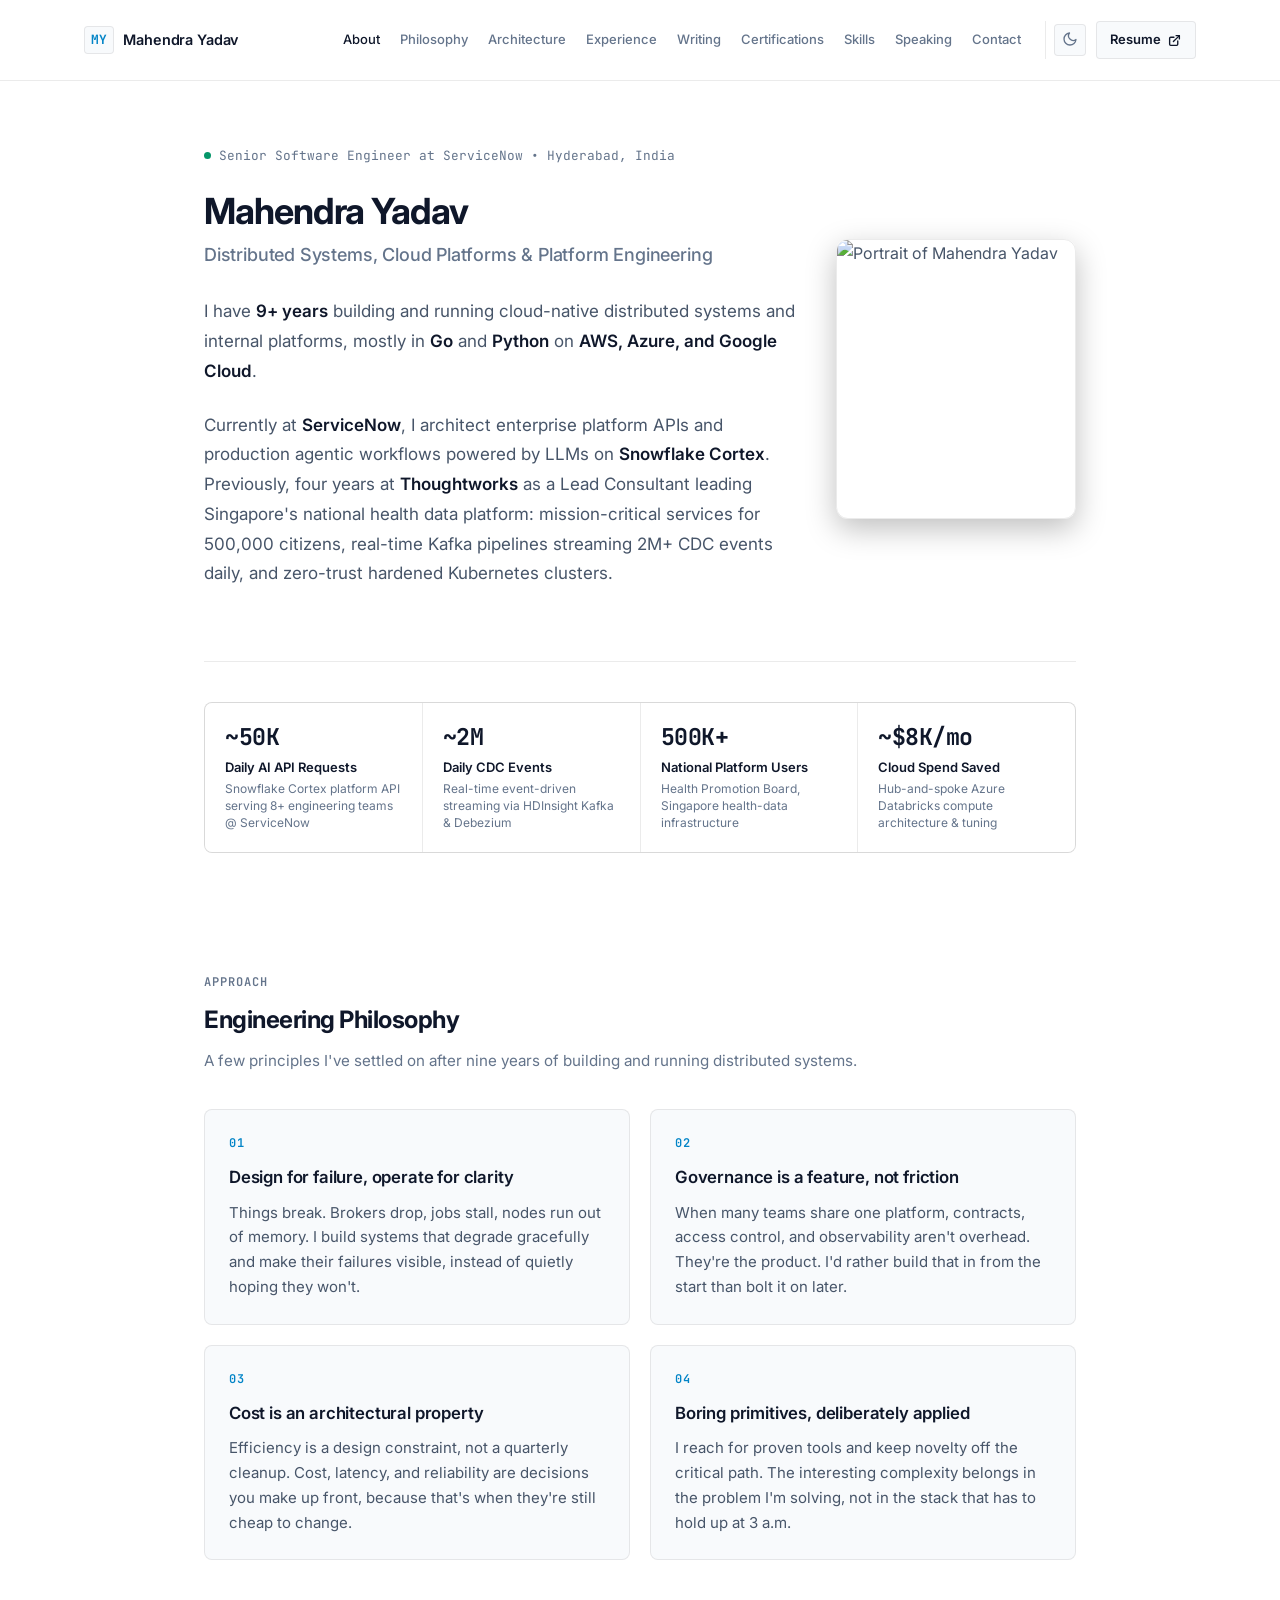
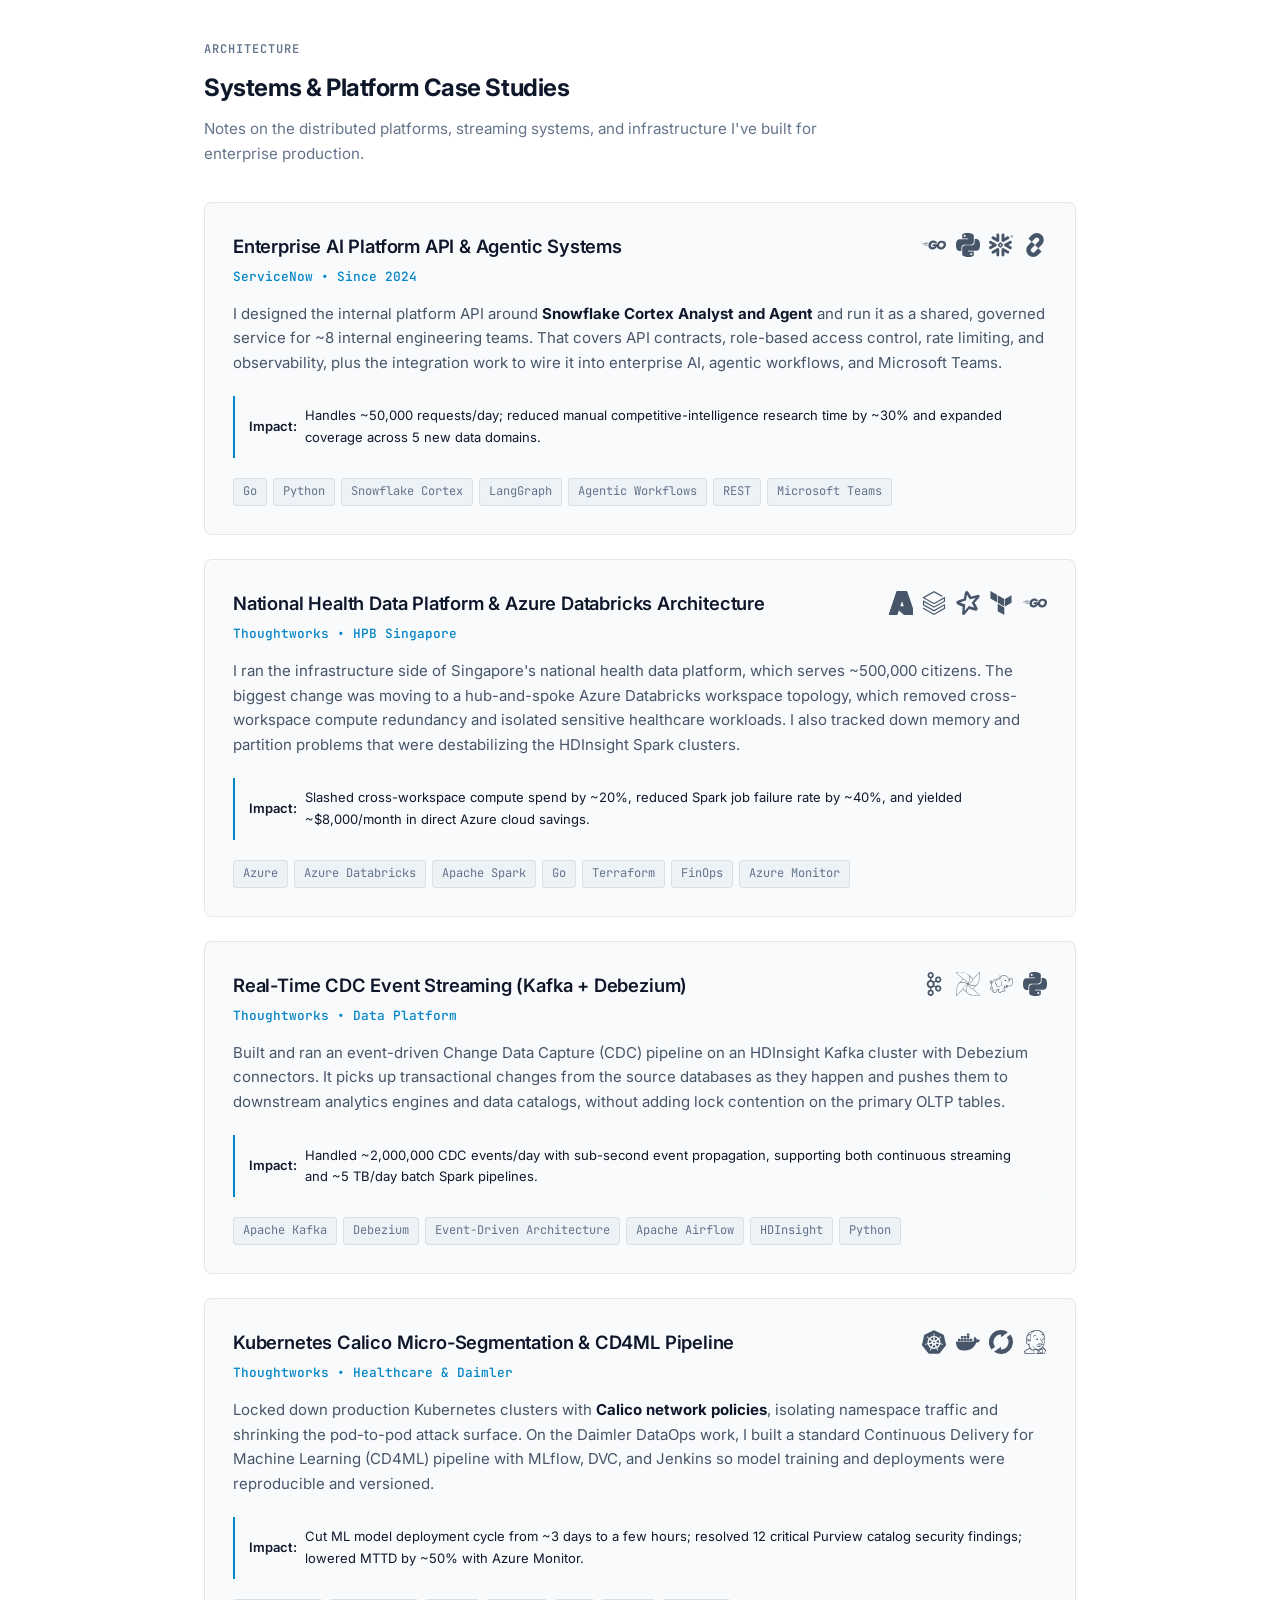
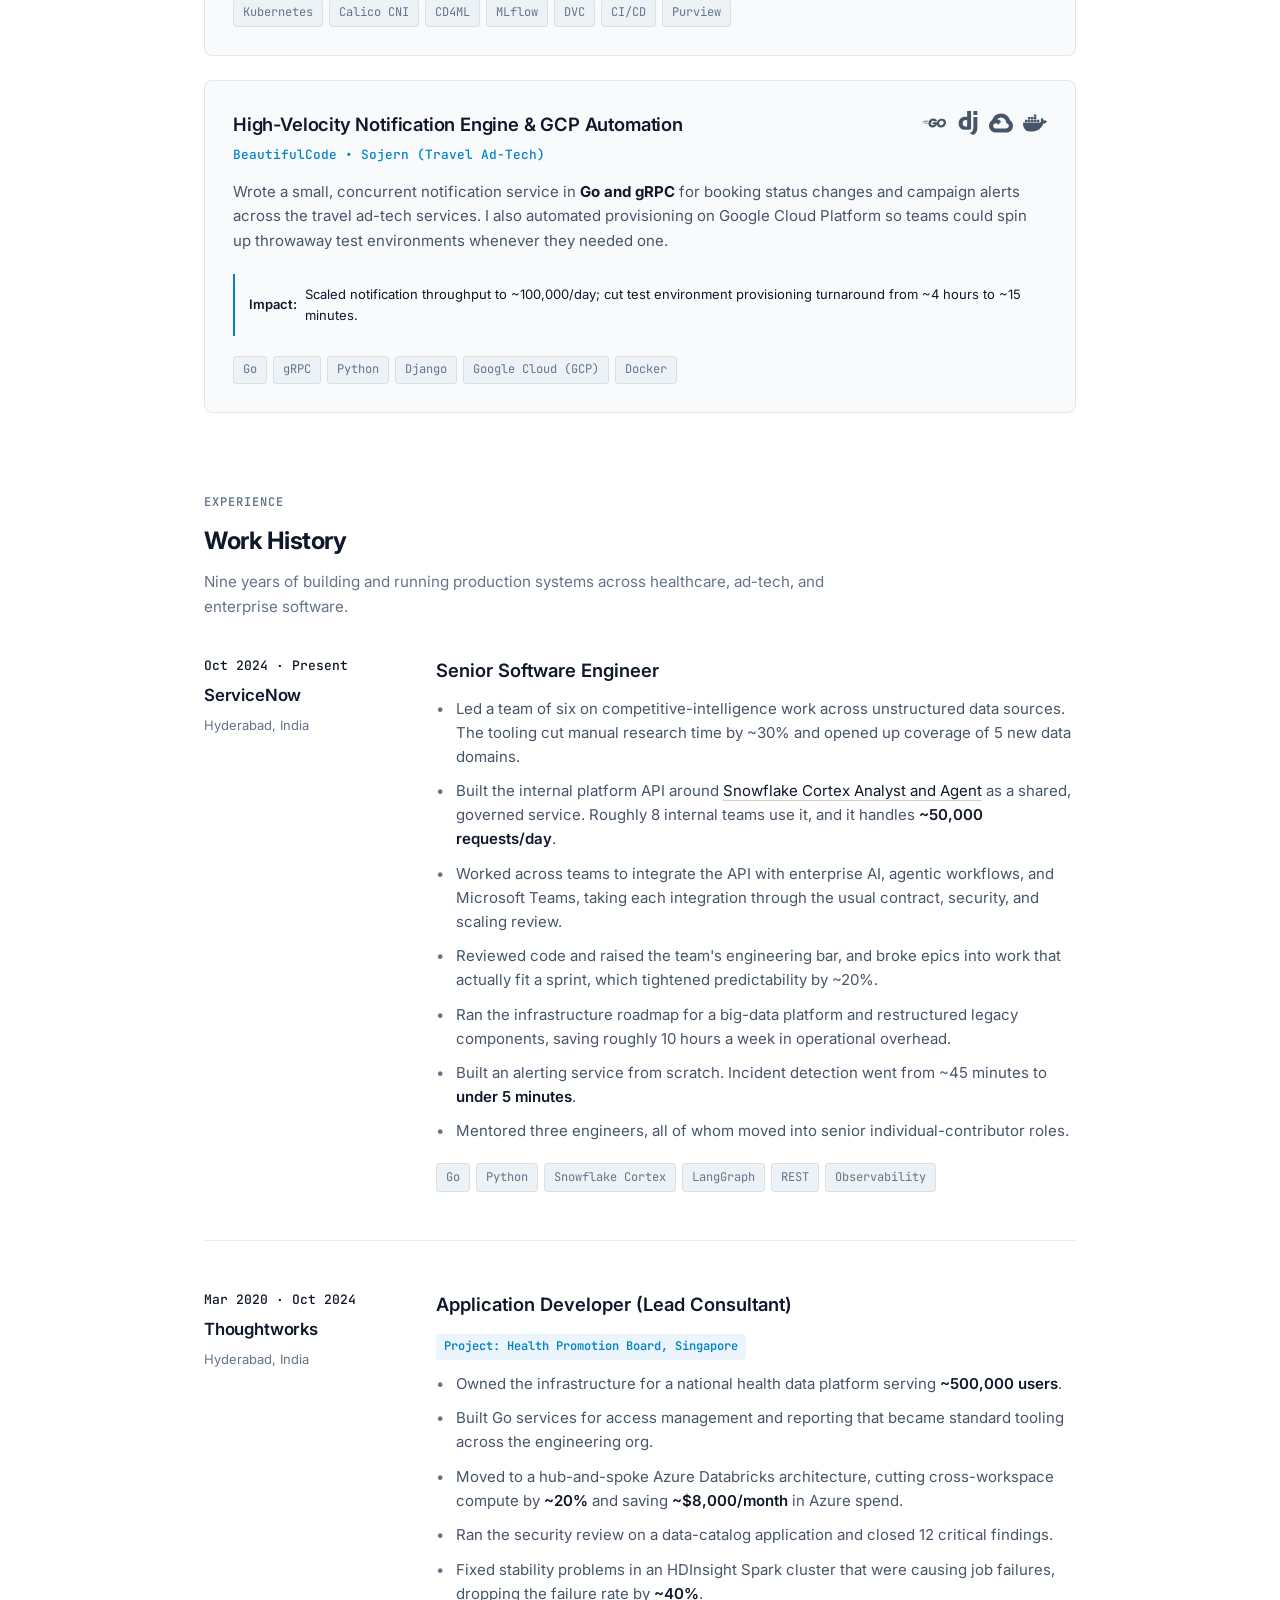
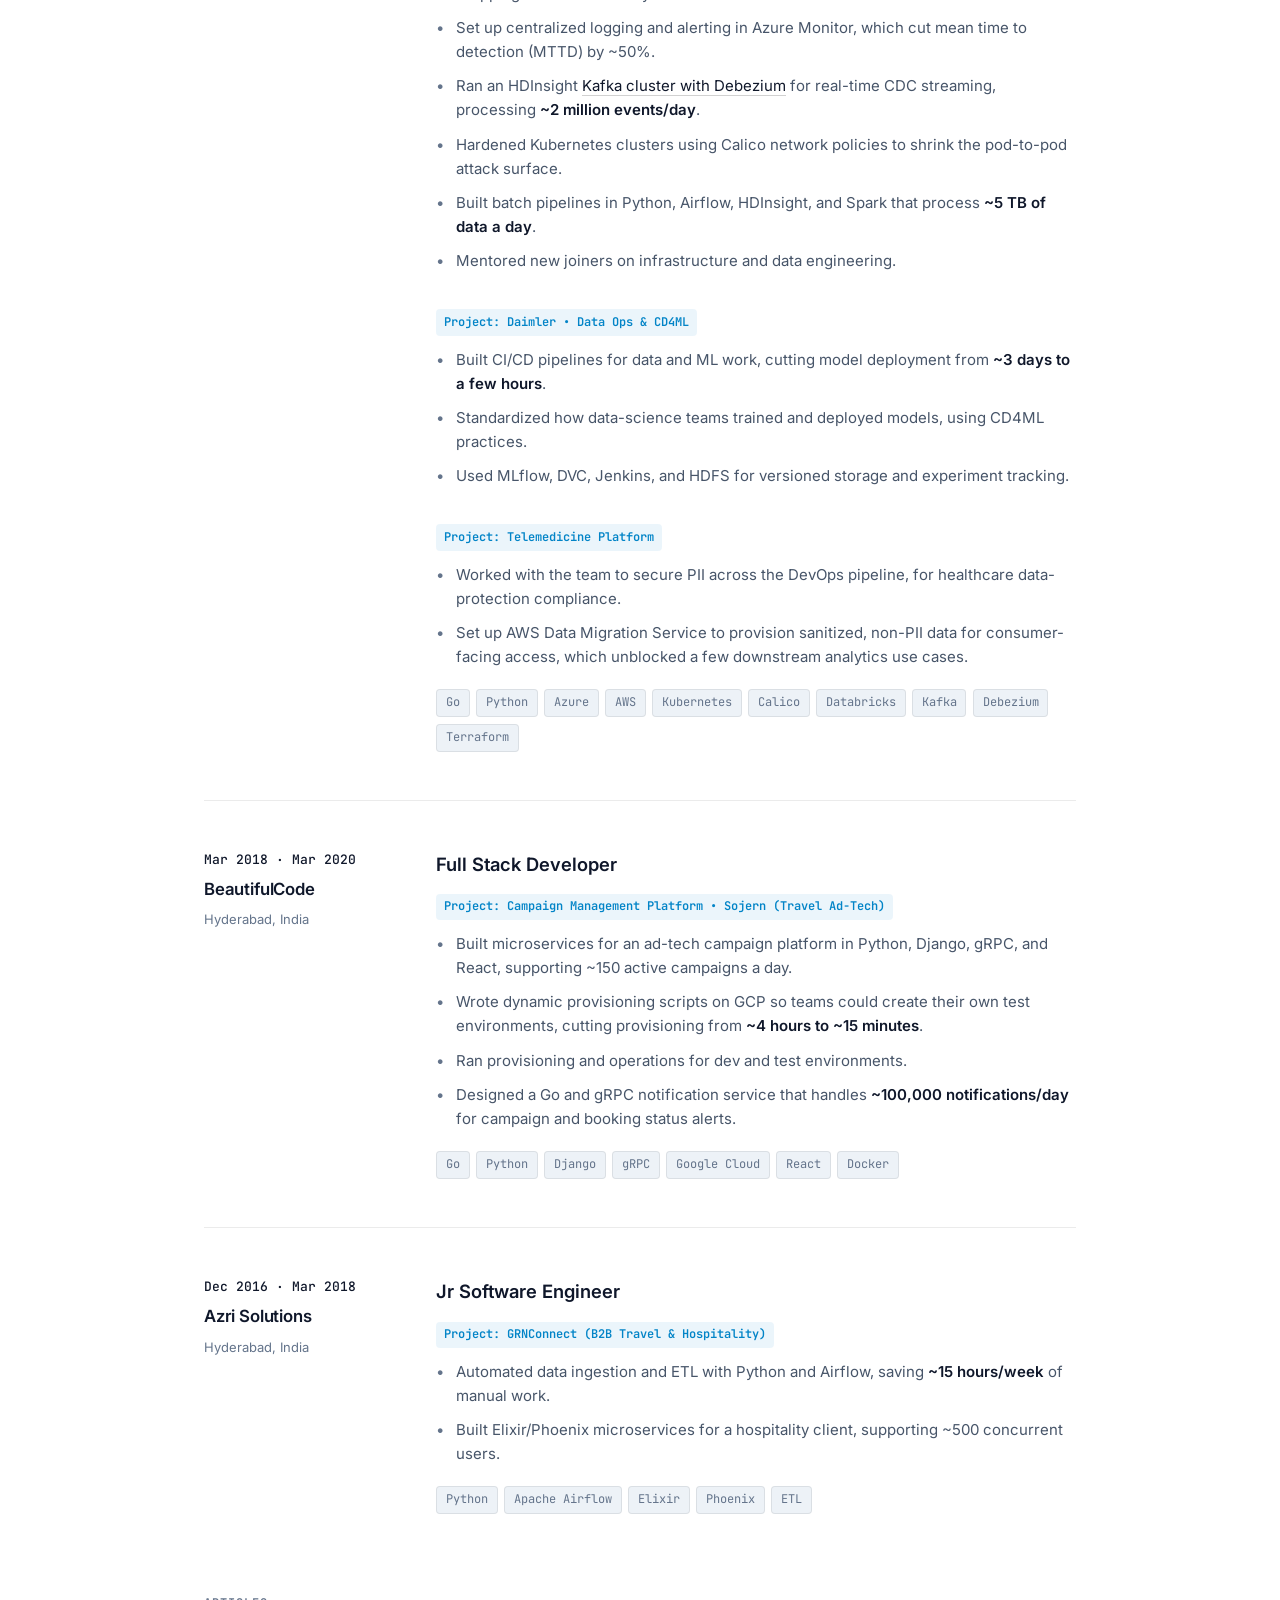
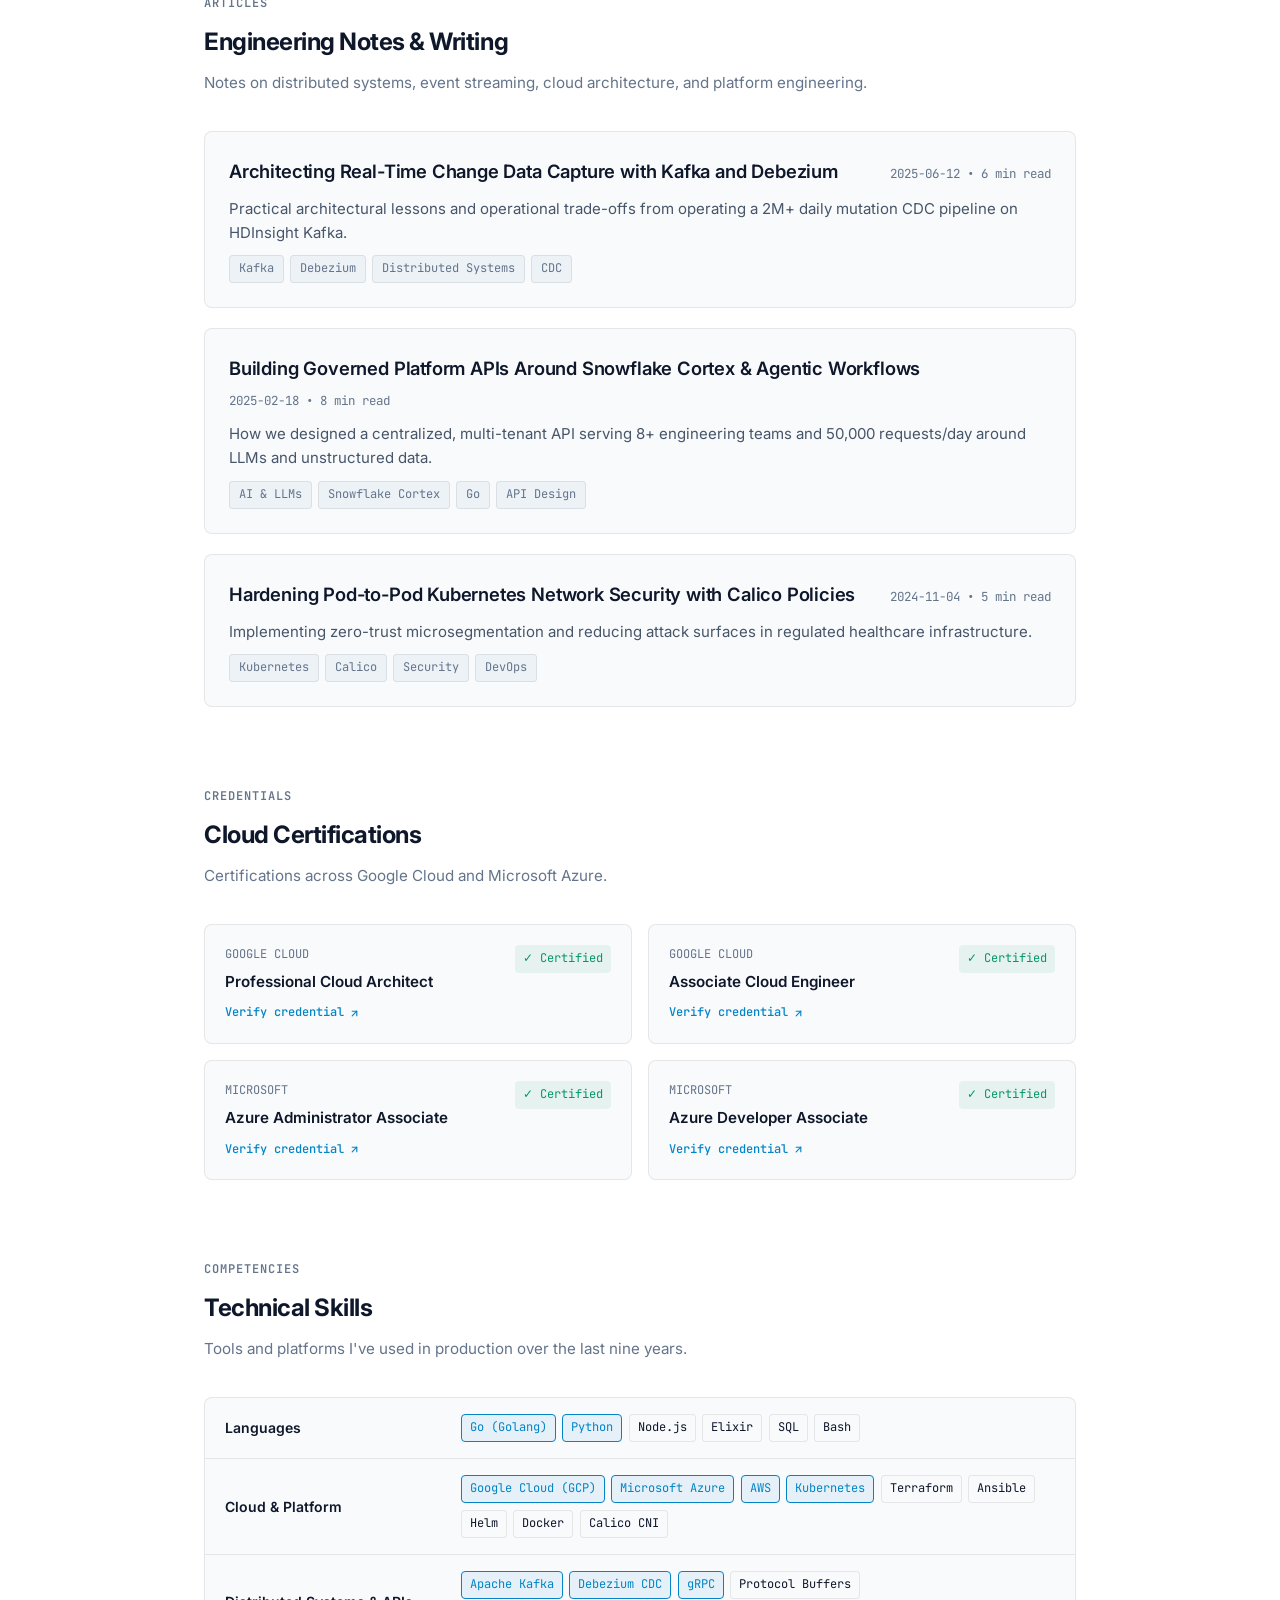
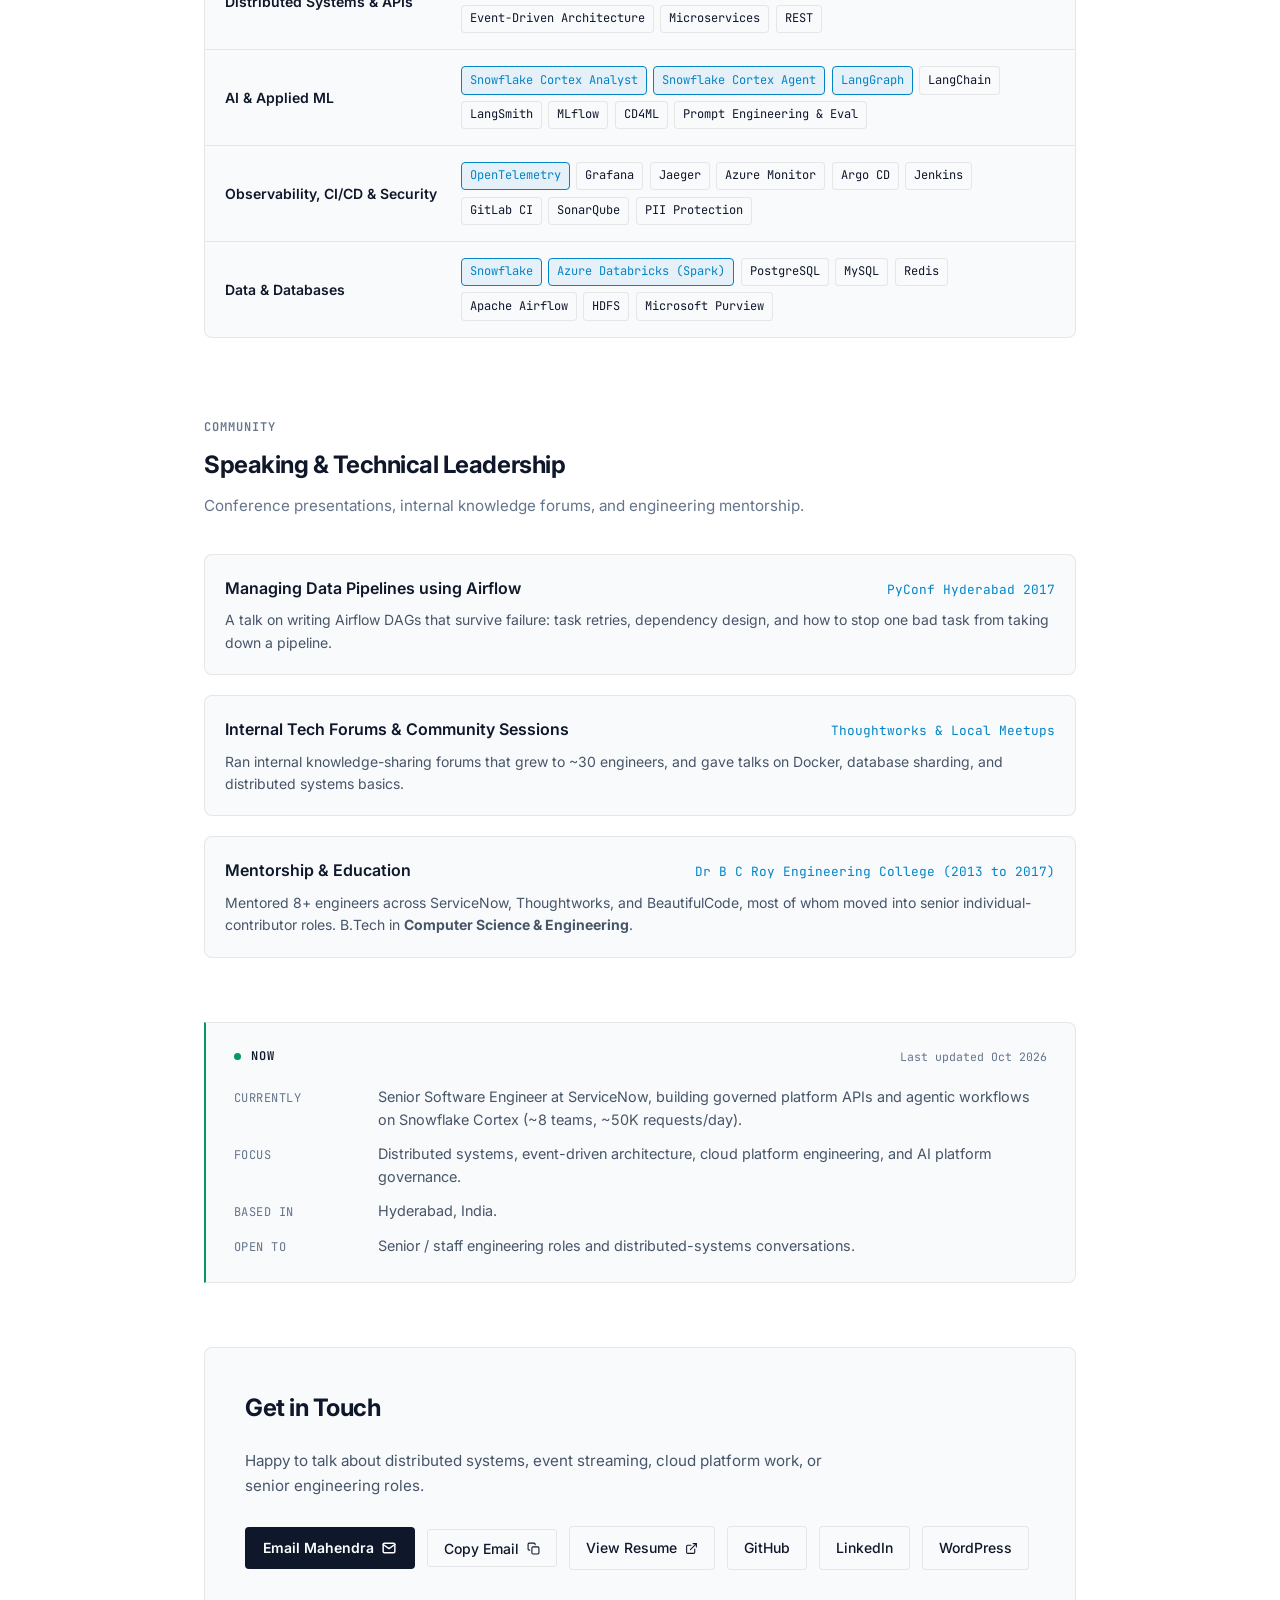
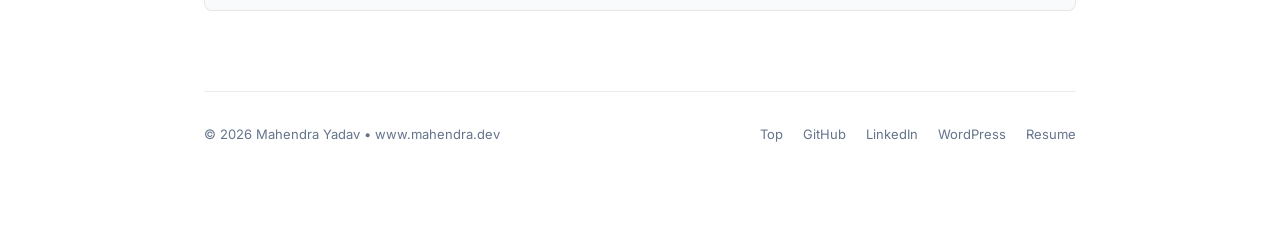
==== commit 325d1382: "Elevate hero summary with high-impact platform engineering phrasing" ====
--- a/index.html
+++ b/index.html
@@ -128,11 +128,7 @@
         </p>
 
         <p class="hero-lead">
-          These days I'm at <strong>ServiceNow</strong>, building enterprise platform APIs and agentic workflows on
-          <strong>Snowflake Cortex</strong>. Before that, four years at <strong>Thoughtworks</strong> as a Lead
-          Consultant, most of it on Singapore's national health data platform: services for 500,000 citizens,
-          Kafka pipelines carrying 2M+ CDC events a day, and Kubernetes clusters hardened with zero-trust
-          policies.
+          Currently at <strong>ServiceNow</strong>, I architect enterprise platform APIs and production agentic workflows powered by LLMs on <strong>Snowflake Cortex</strong>. Previously, four years at <strong>Thoughtworks</strong> as a Lead Consultant leading Singapore's national health data platform: mission-critical services for 500,000 citizens, real-time Kafka pipelines streaming 2M+ CDC events daily, and zero-trust hardened Kubernetes clusters.
         </p>
 
         <!-- <div class="hero-meta-strip">
@@ -154,8 +150,8 @@
           </div>
         </div> -->
       </div>
-      <img src="mahendra-hero.jpg" alt="Portrait of Mahendra Yadav" class="hero-portrait" width="620" height="722"
-        loading="eager">
+      <img src="https://github.com/userimack.png" alt="Portrait of Mahendra Yadav" class="hero-portrait" width="620"
+        height="722" loading="eager">
     </section>
 
     <!-- ======================================================================
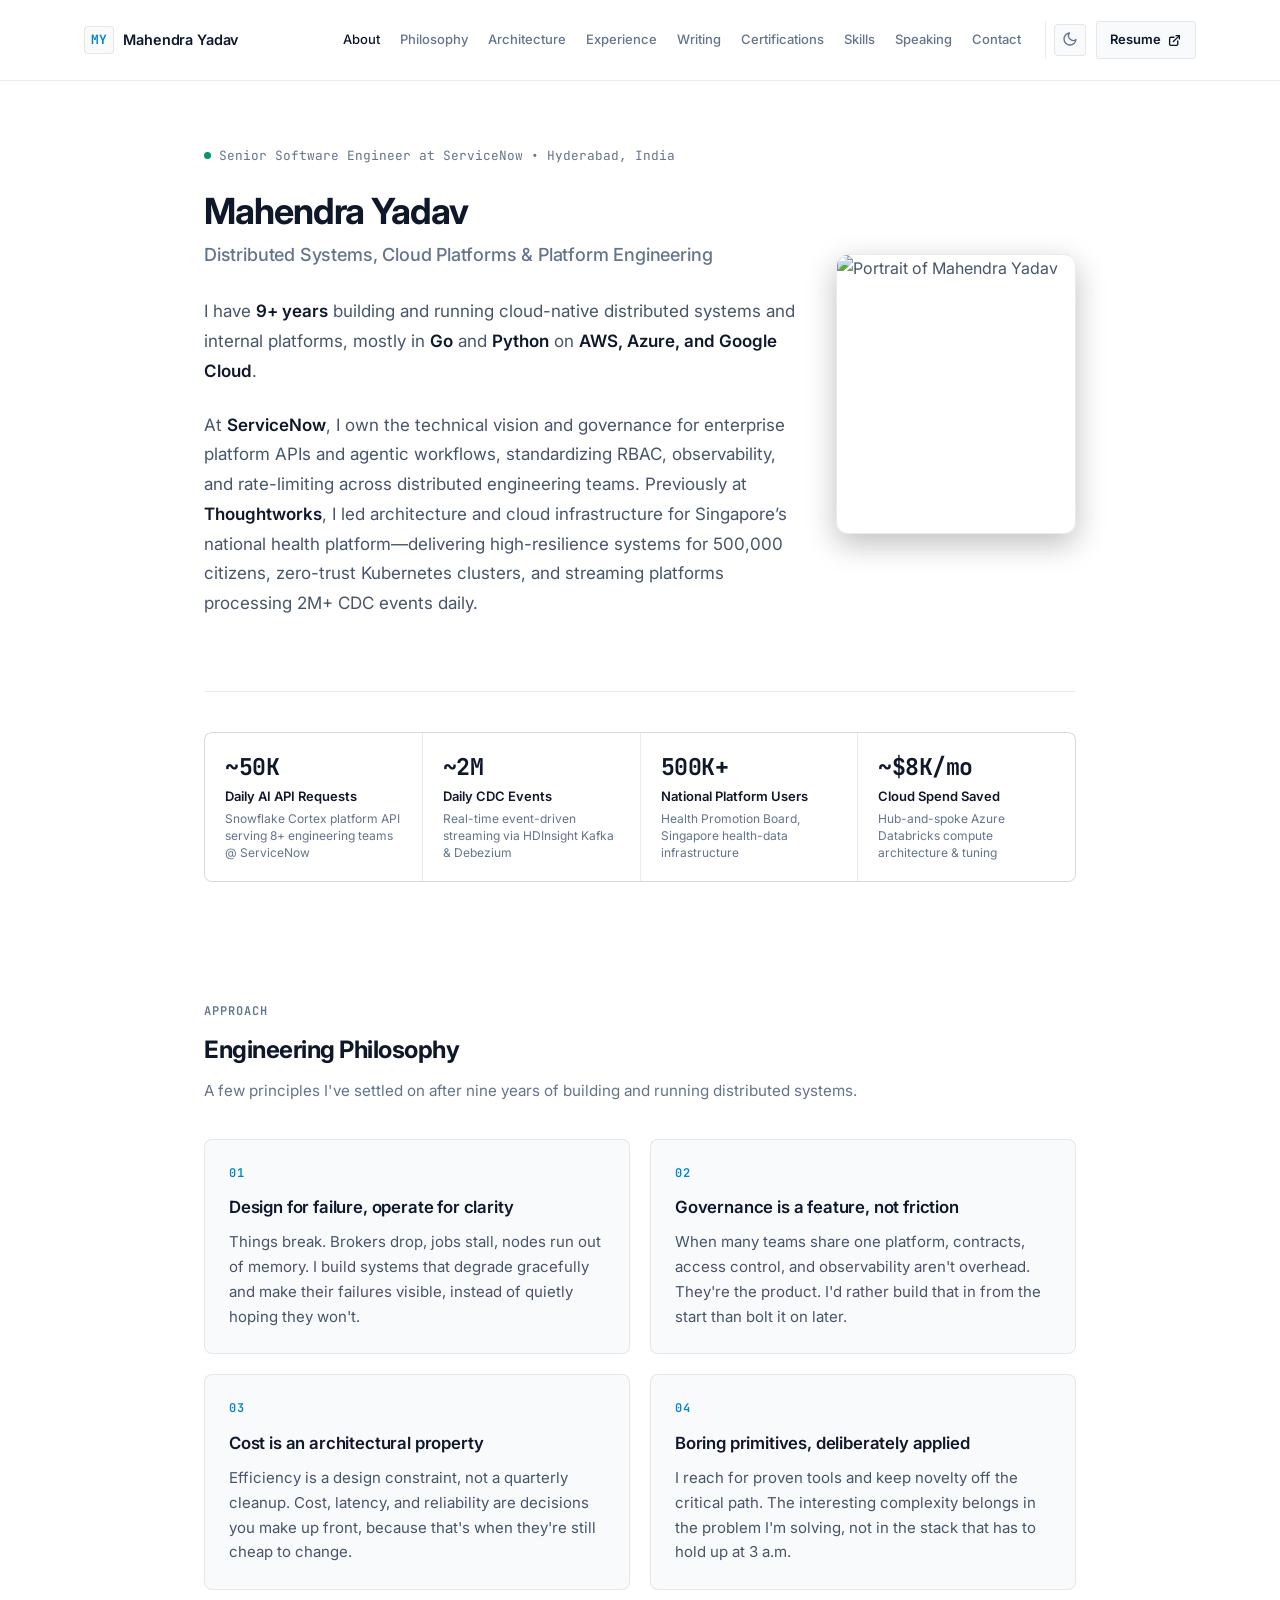
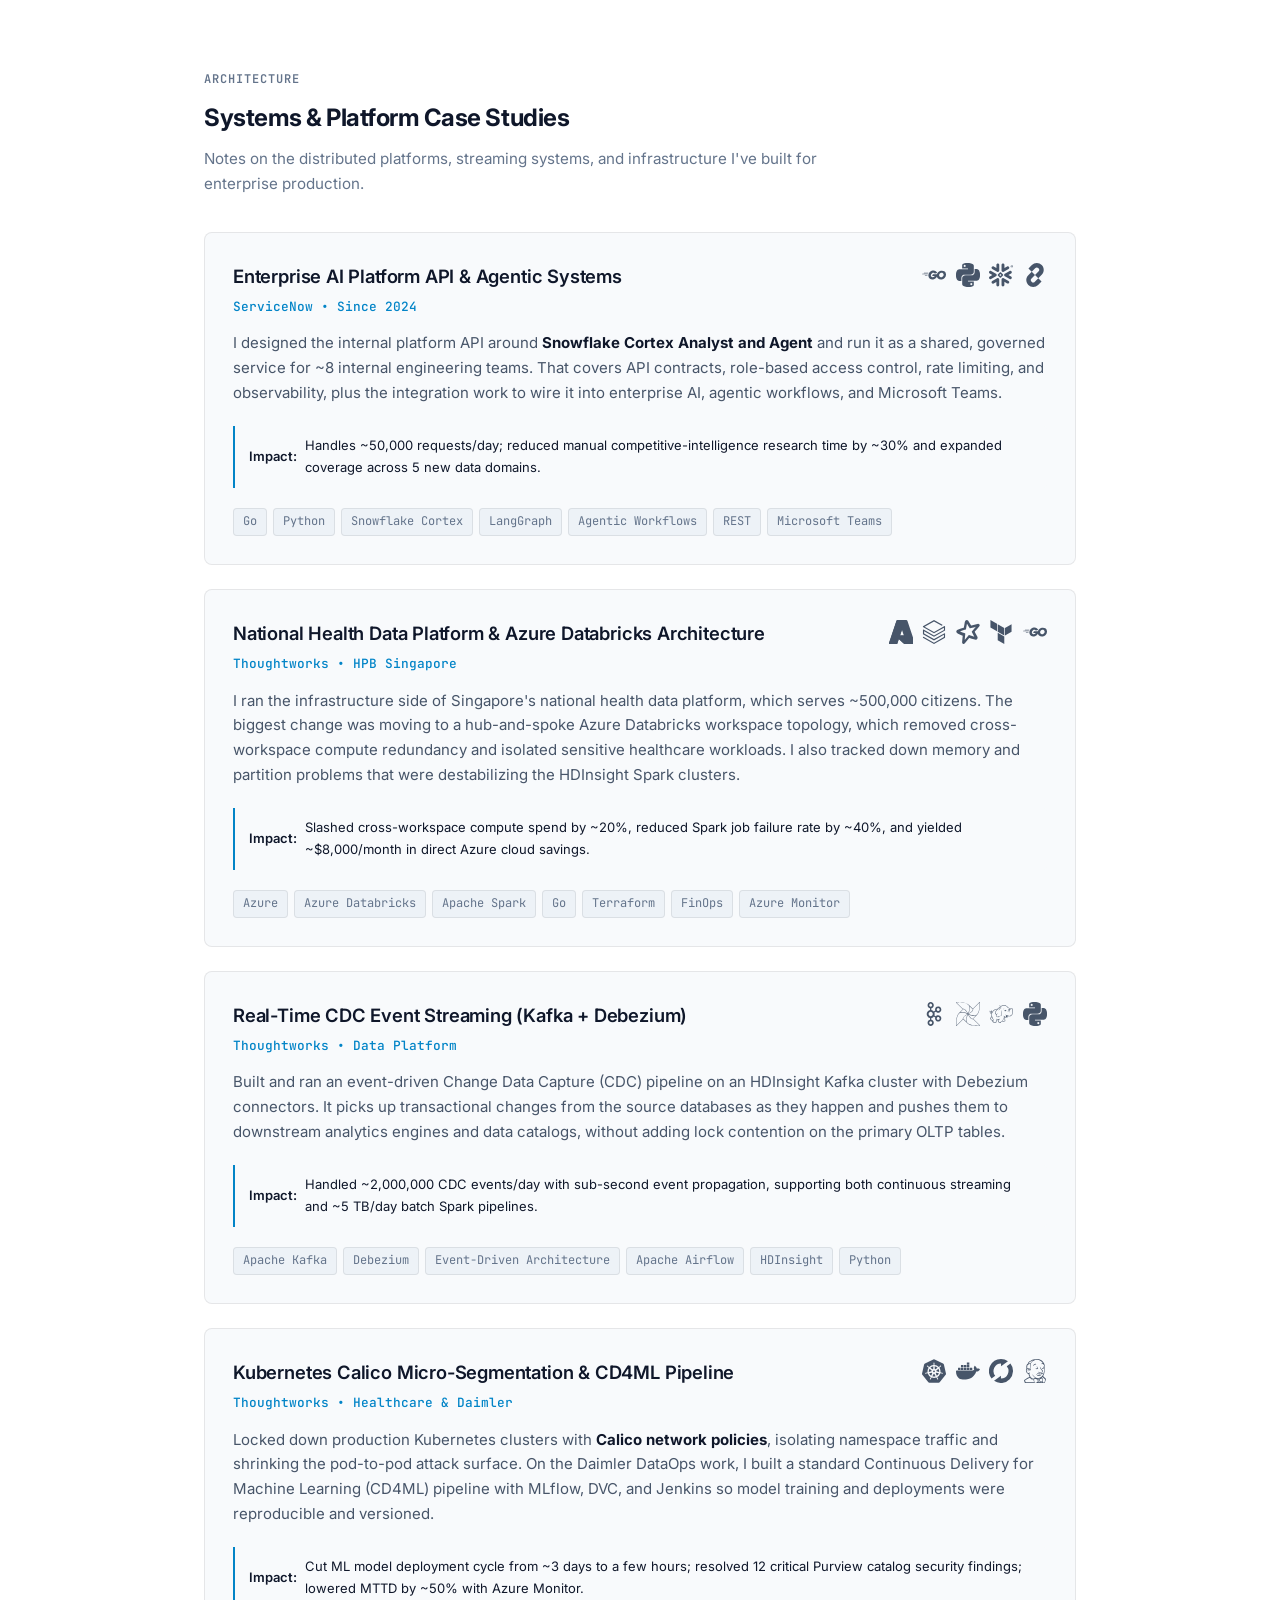
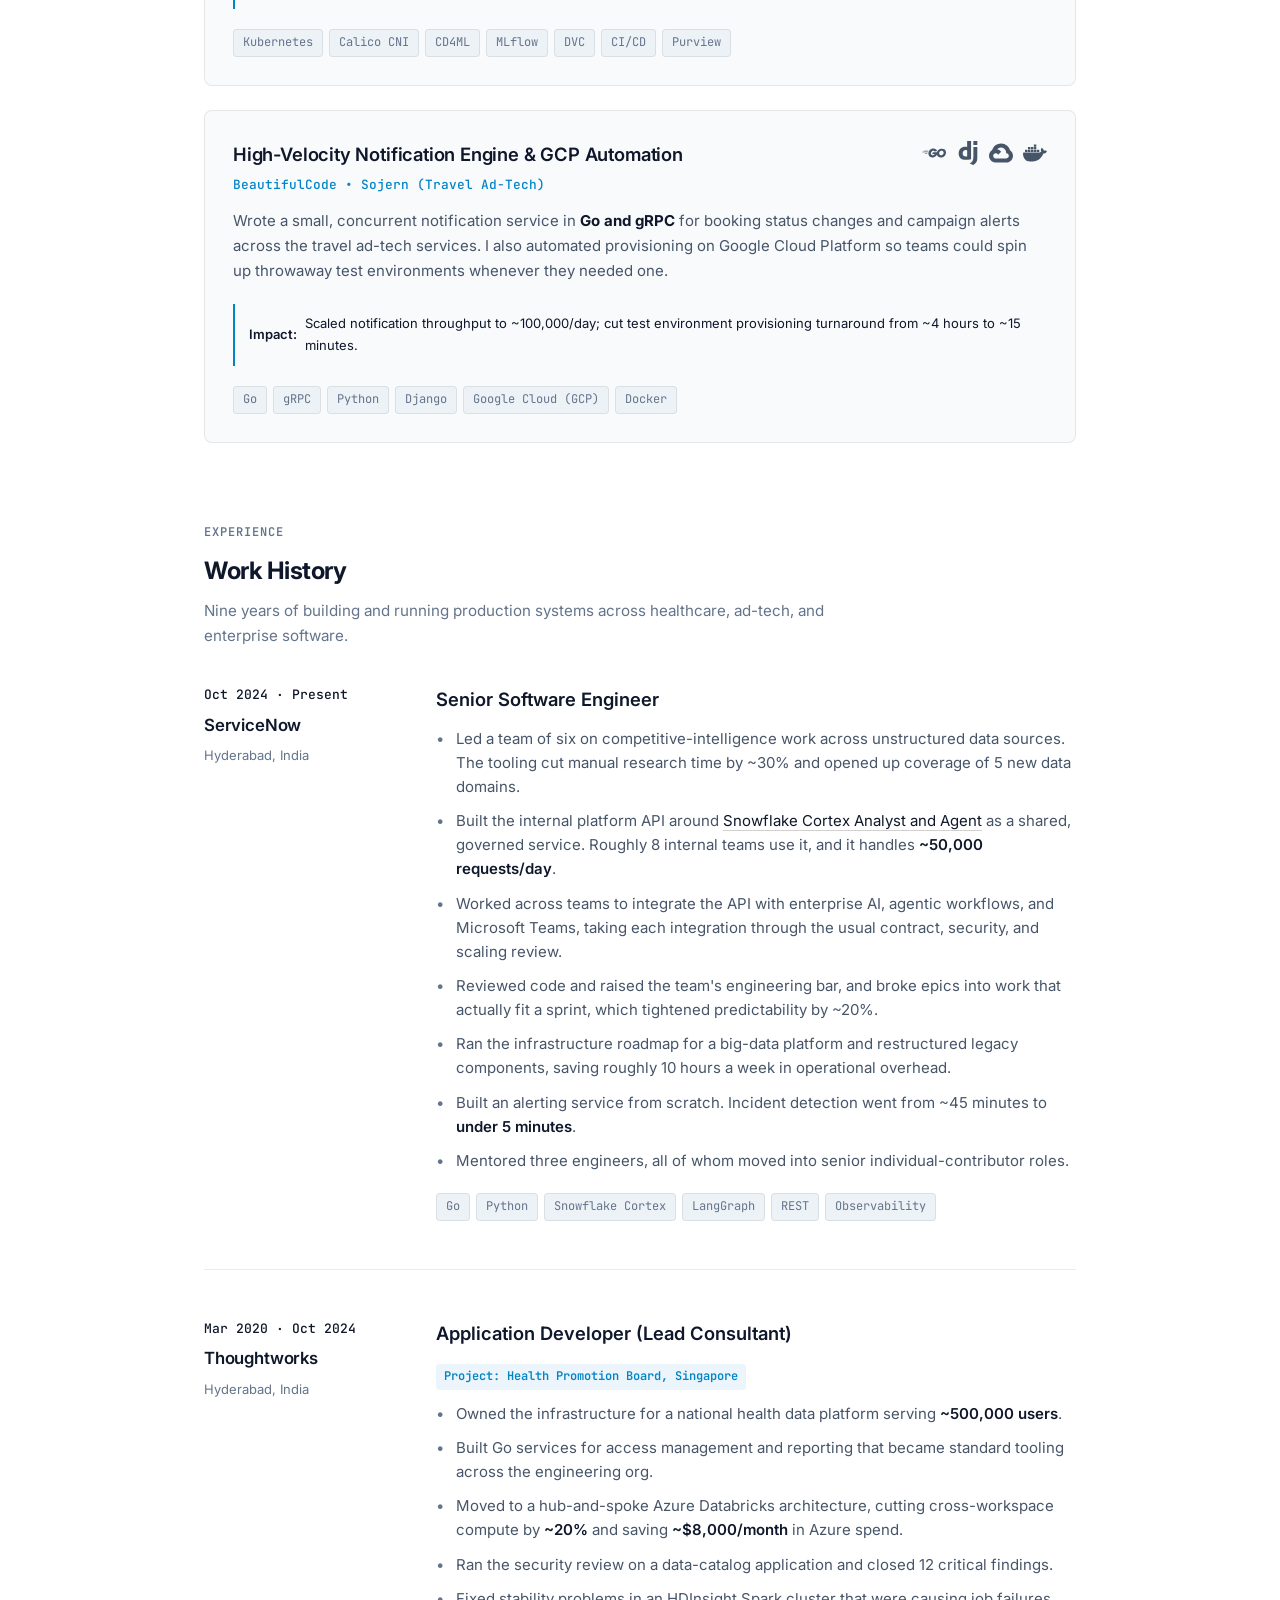
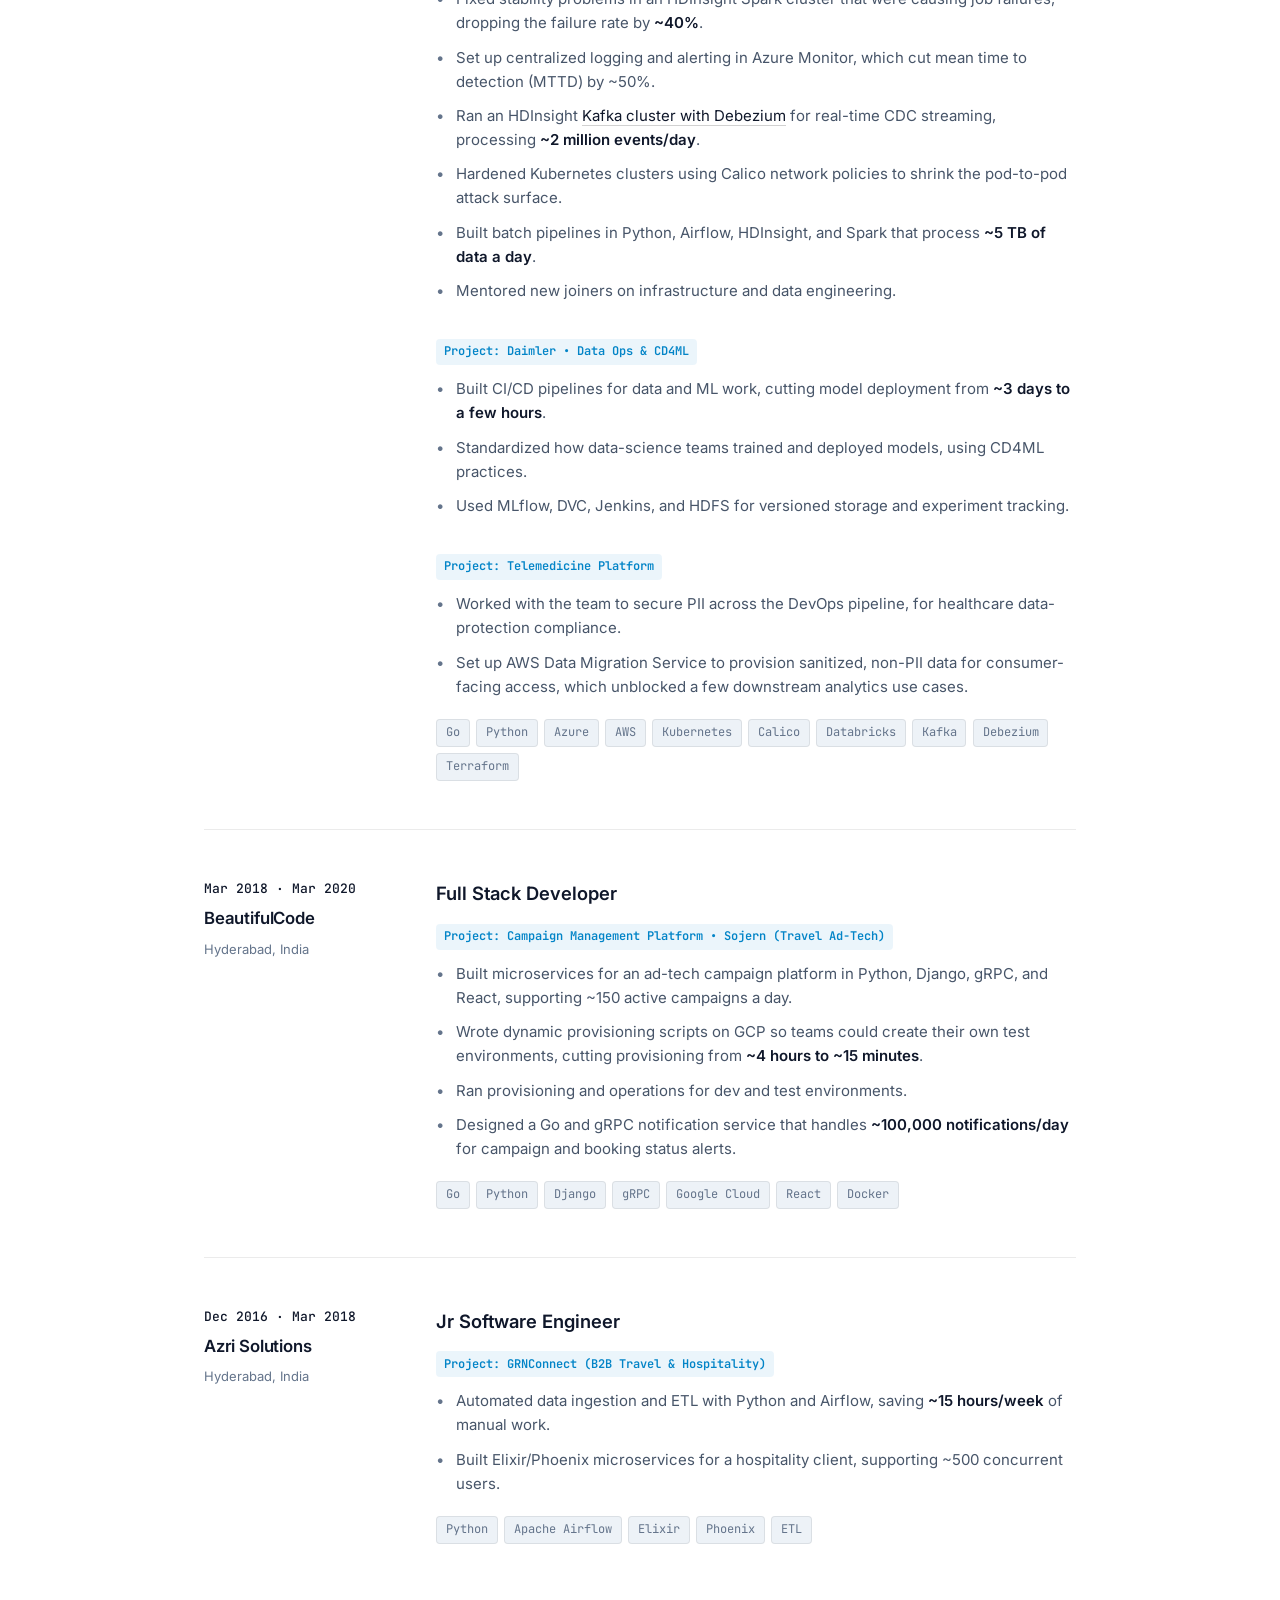
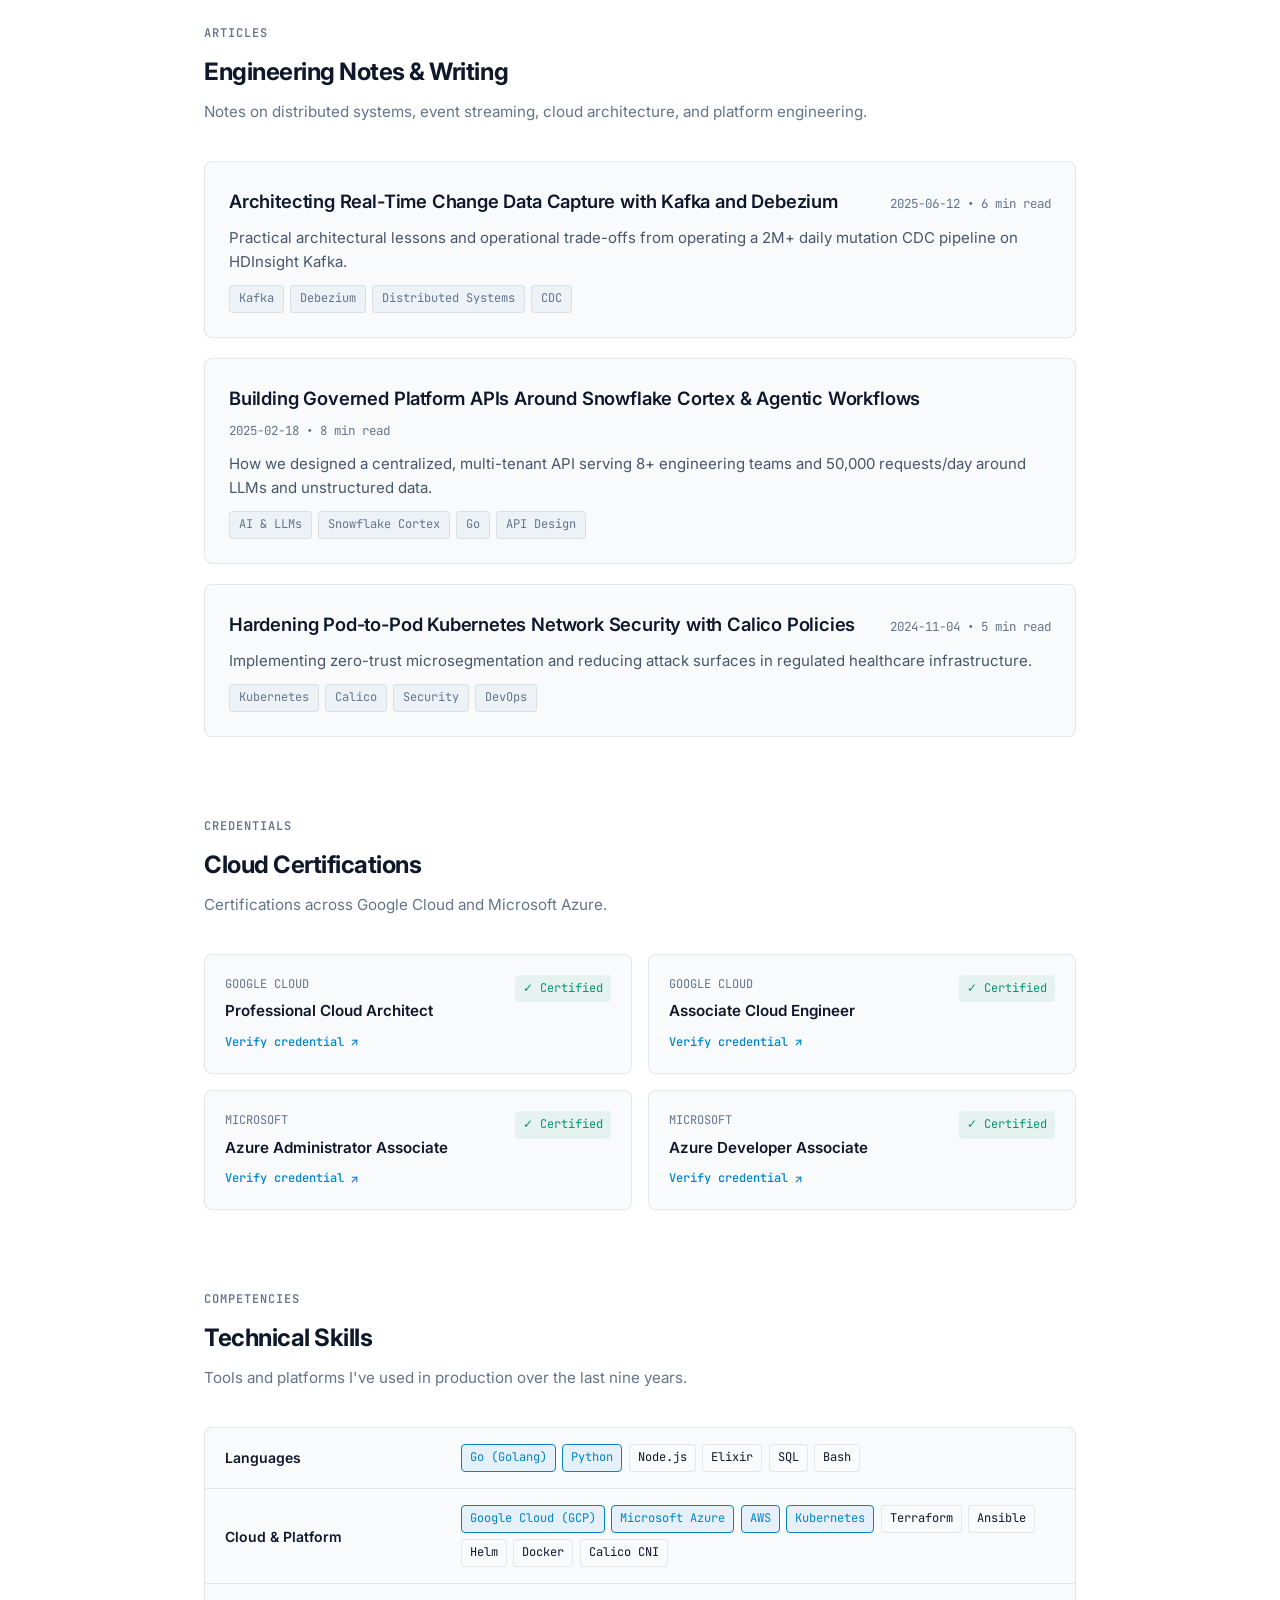
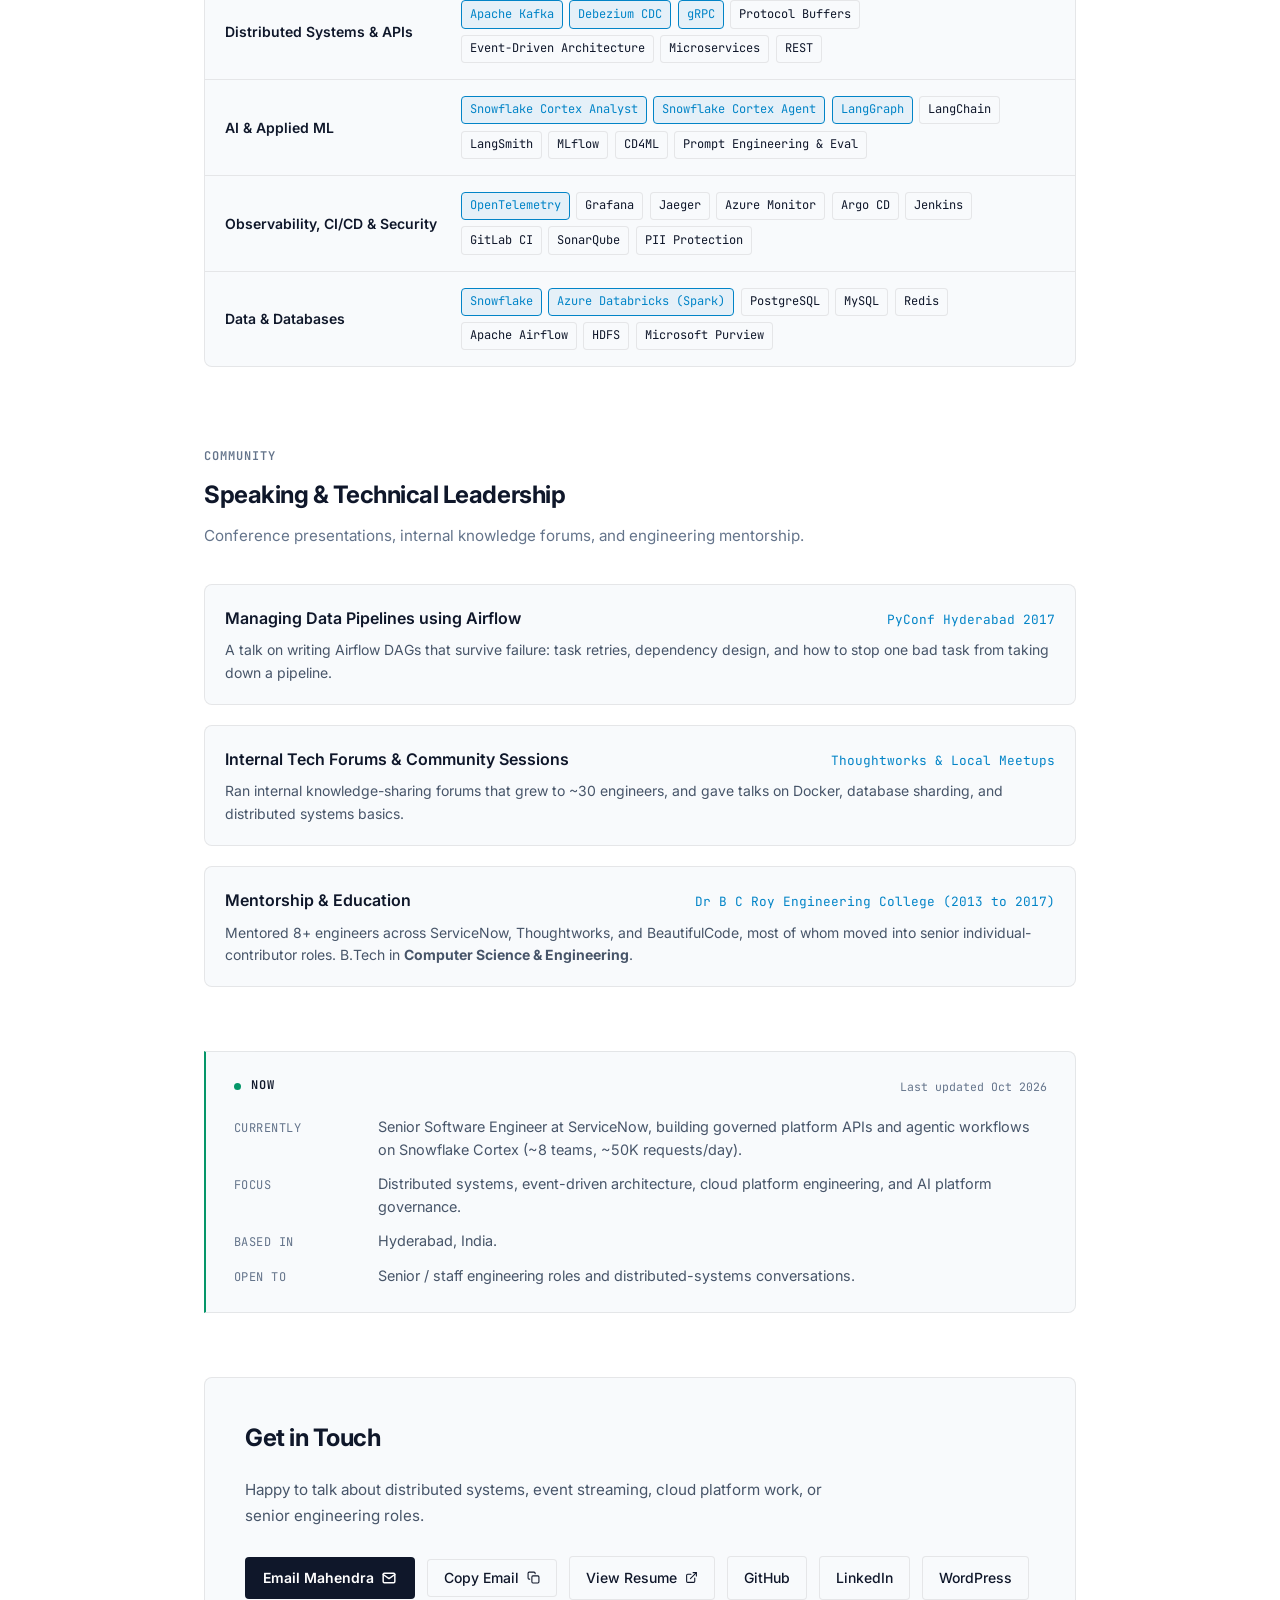
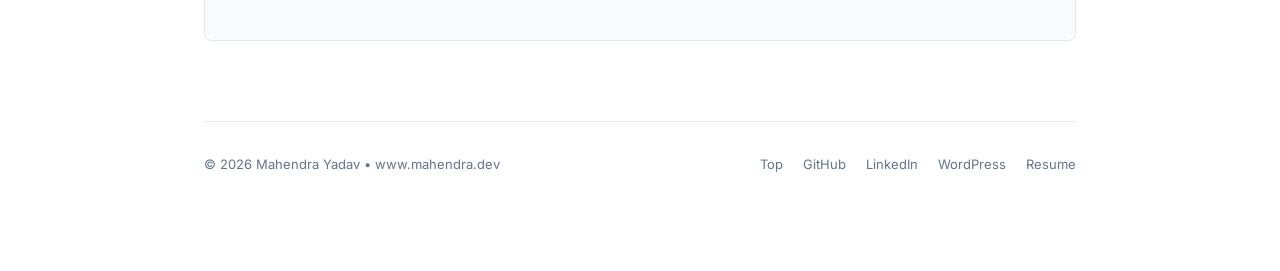
==== commit 5edd461c: "Update hero lead to highlight Staff-level platform governance and cross-team impact" ====
--- a/index.html
+++ b/index.html
@@ -128,7 +128,7 @@
         </p>
 
         <p class="hero-lead">
-          Currently at <strong>ServiceNow</strong>, I architect enterprise platform APIs and production agentic workflows powered by LLMs on <strong>Snowflake Cortex</strong>. Previously, four years at <strong>Thoughtworks</strong> as a Lead Consultant leading Singapore's national health data platform: mission-critical services for 500,000 citizens, real-time Kafka pipelines streaming 2M+ CDC events daily, and zero-trust hardened Kubernetes clusters.
+          At <strong>ServiceNow</strong>, I own the technical vision and governance for enterprise platform APIs and agentic workflows, standardizing RBAC, observability, and rate-limiting across distributed engineering teams. Previously at <strong>Thoughtworks</strong>, I led architecture and cloud infrastructure for Singapore’s national health platform—delivering high-resilience systems for 500,000 citizens, zero-trust Kubernetes clusters, and streaming platforms processing 2M+ CDC events daily.
         </p>
 
         <!-- <div class="hero-meta-strip">
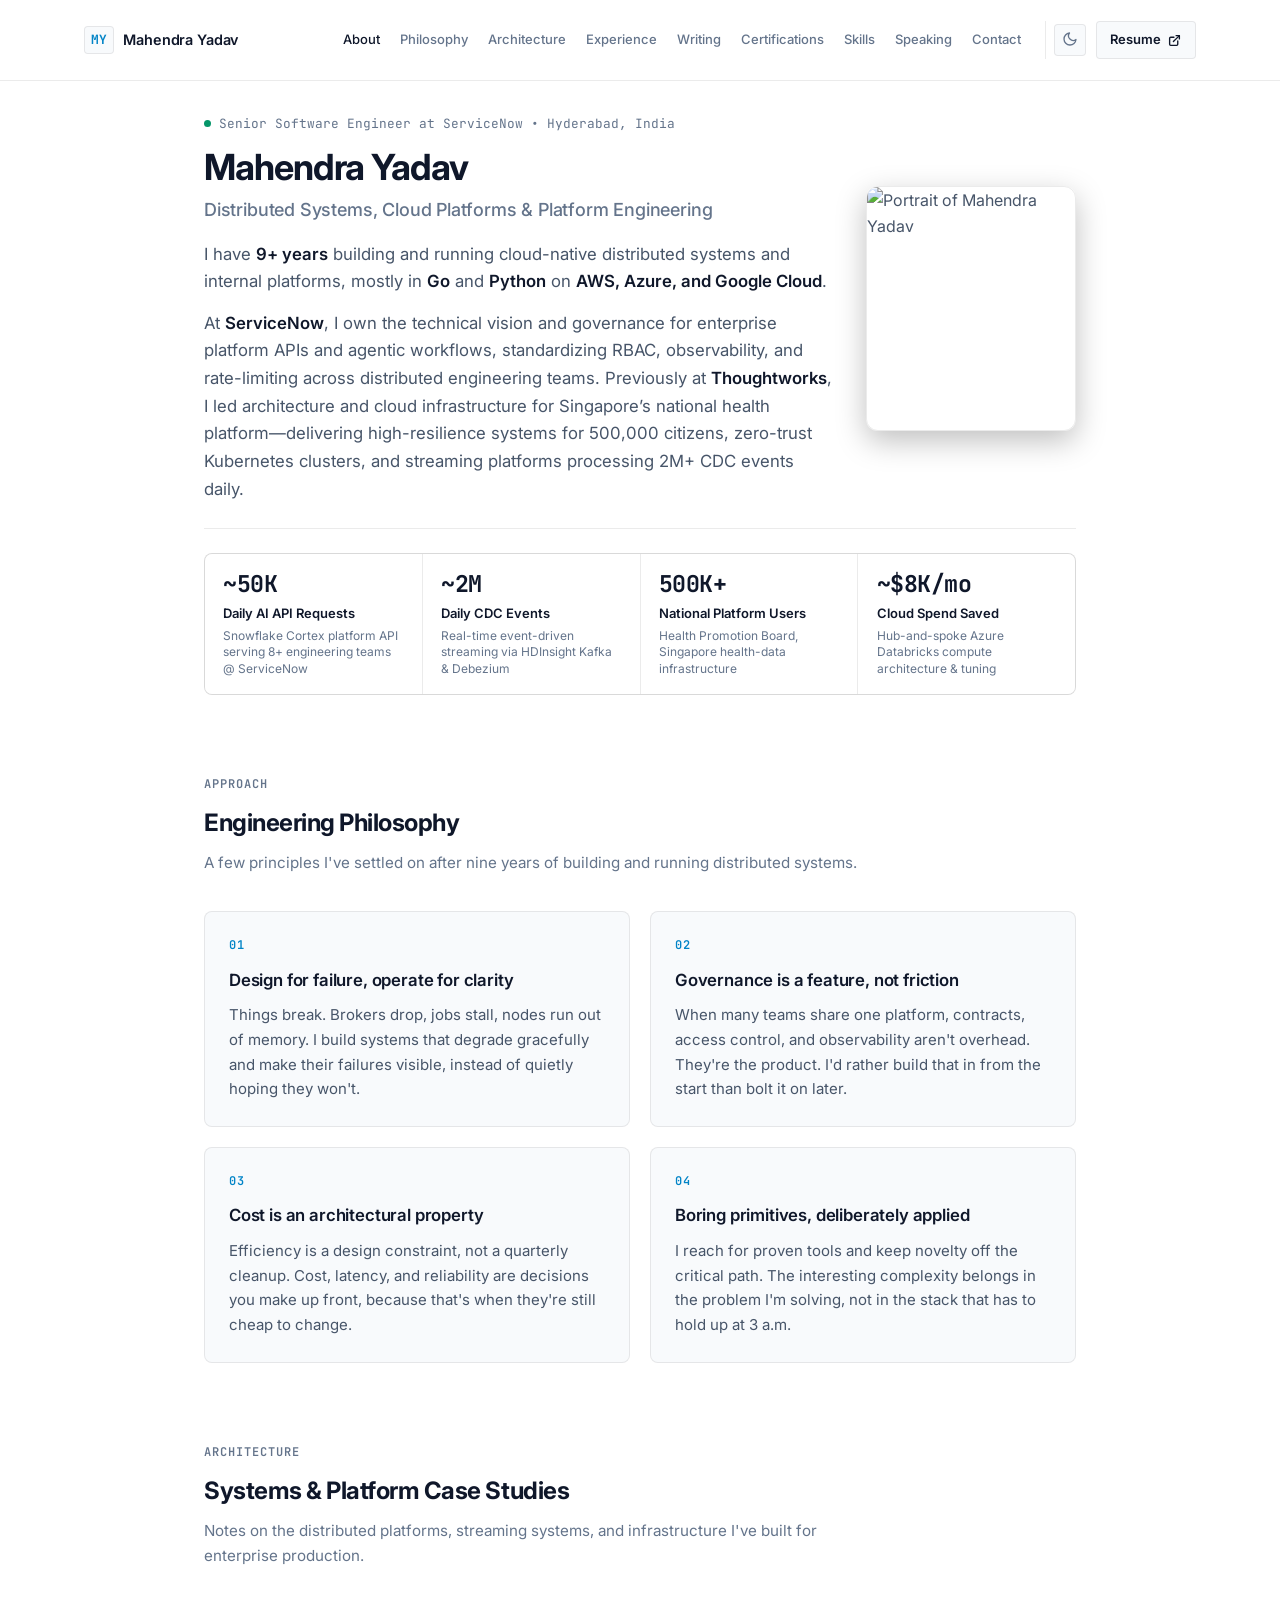
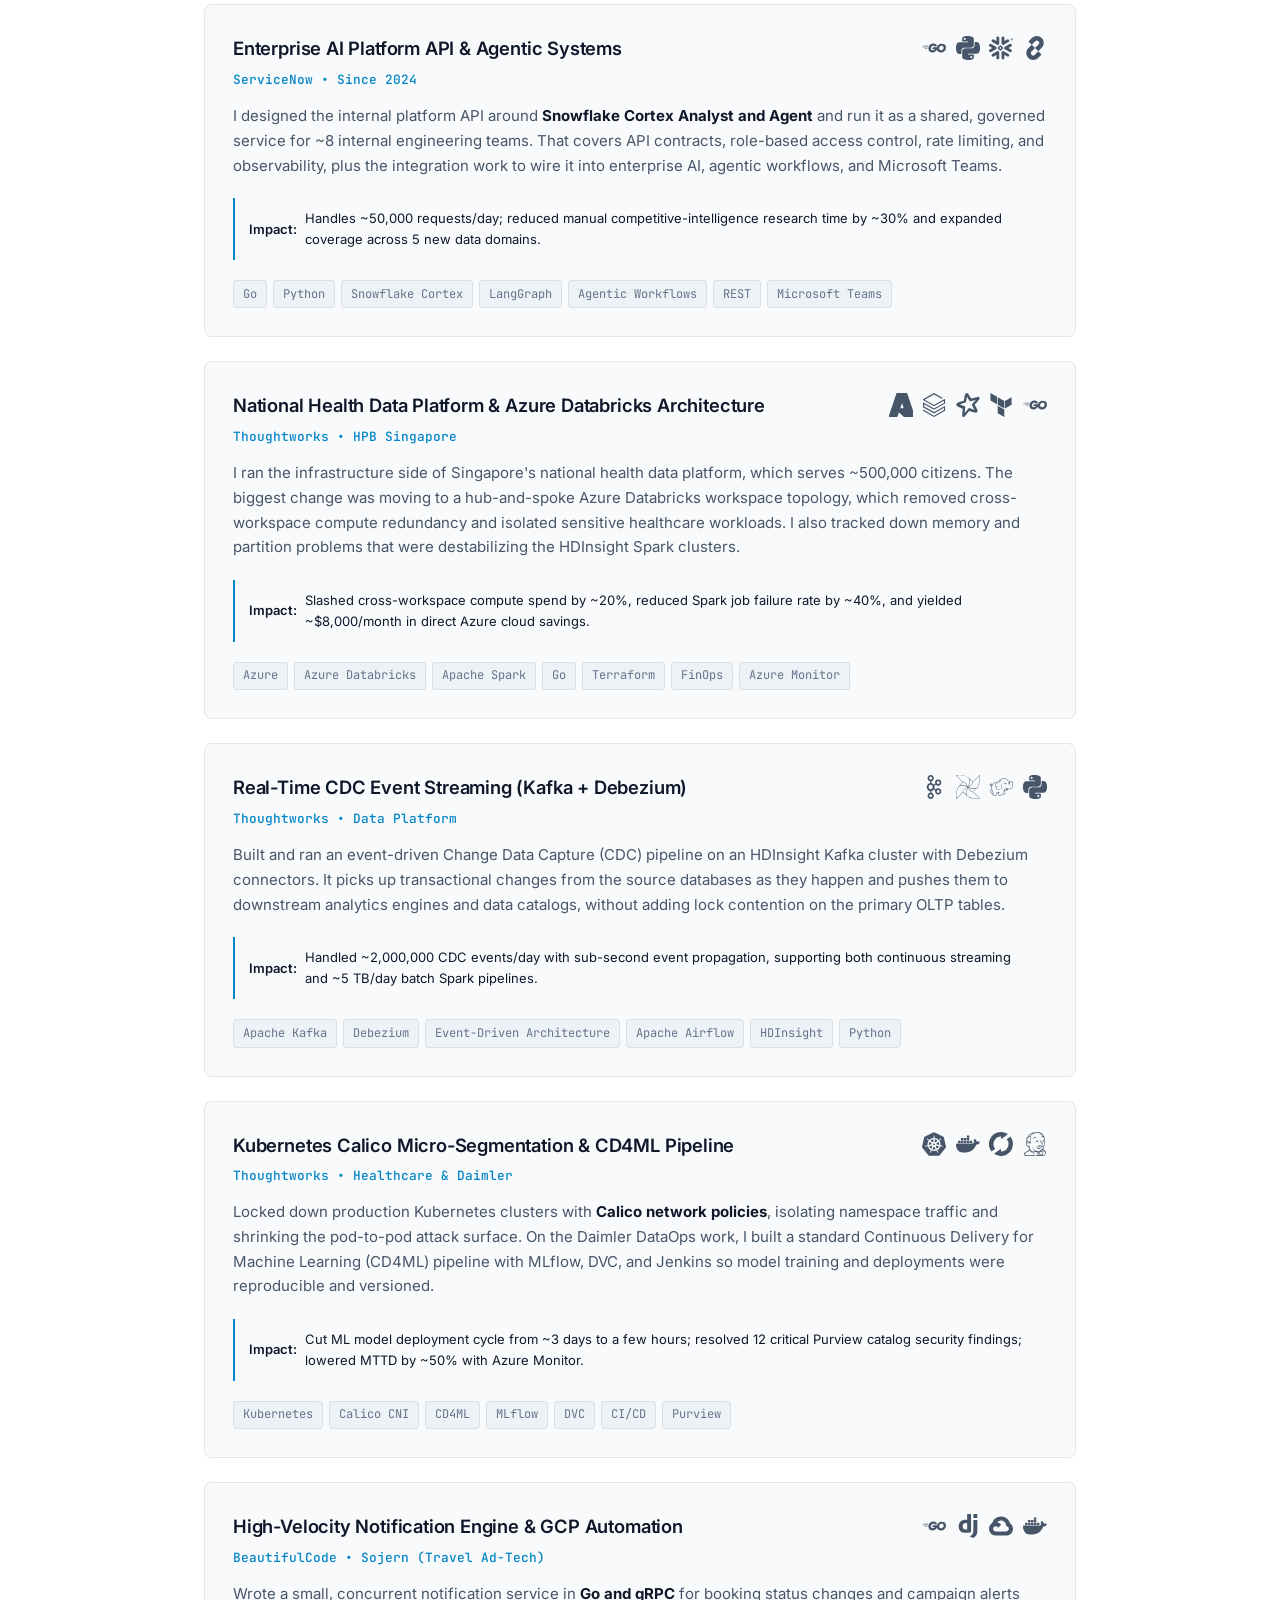
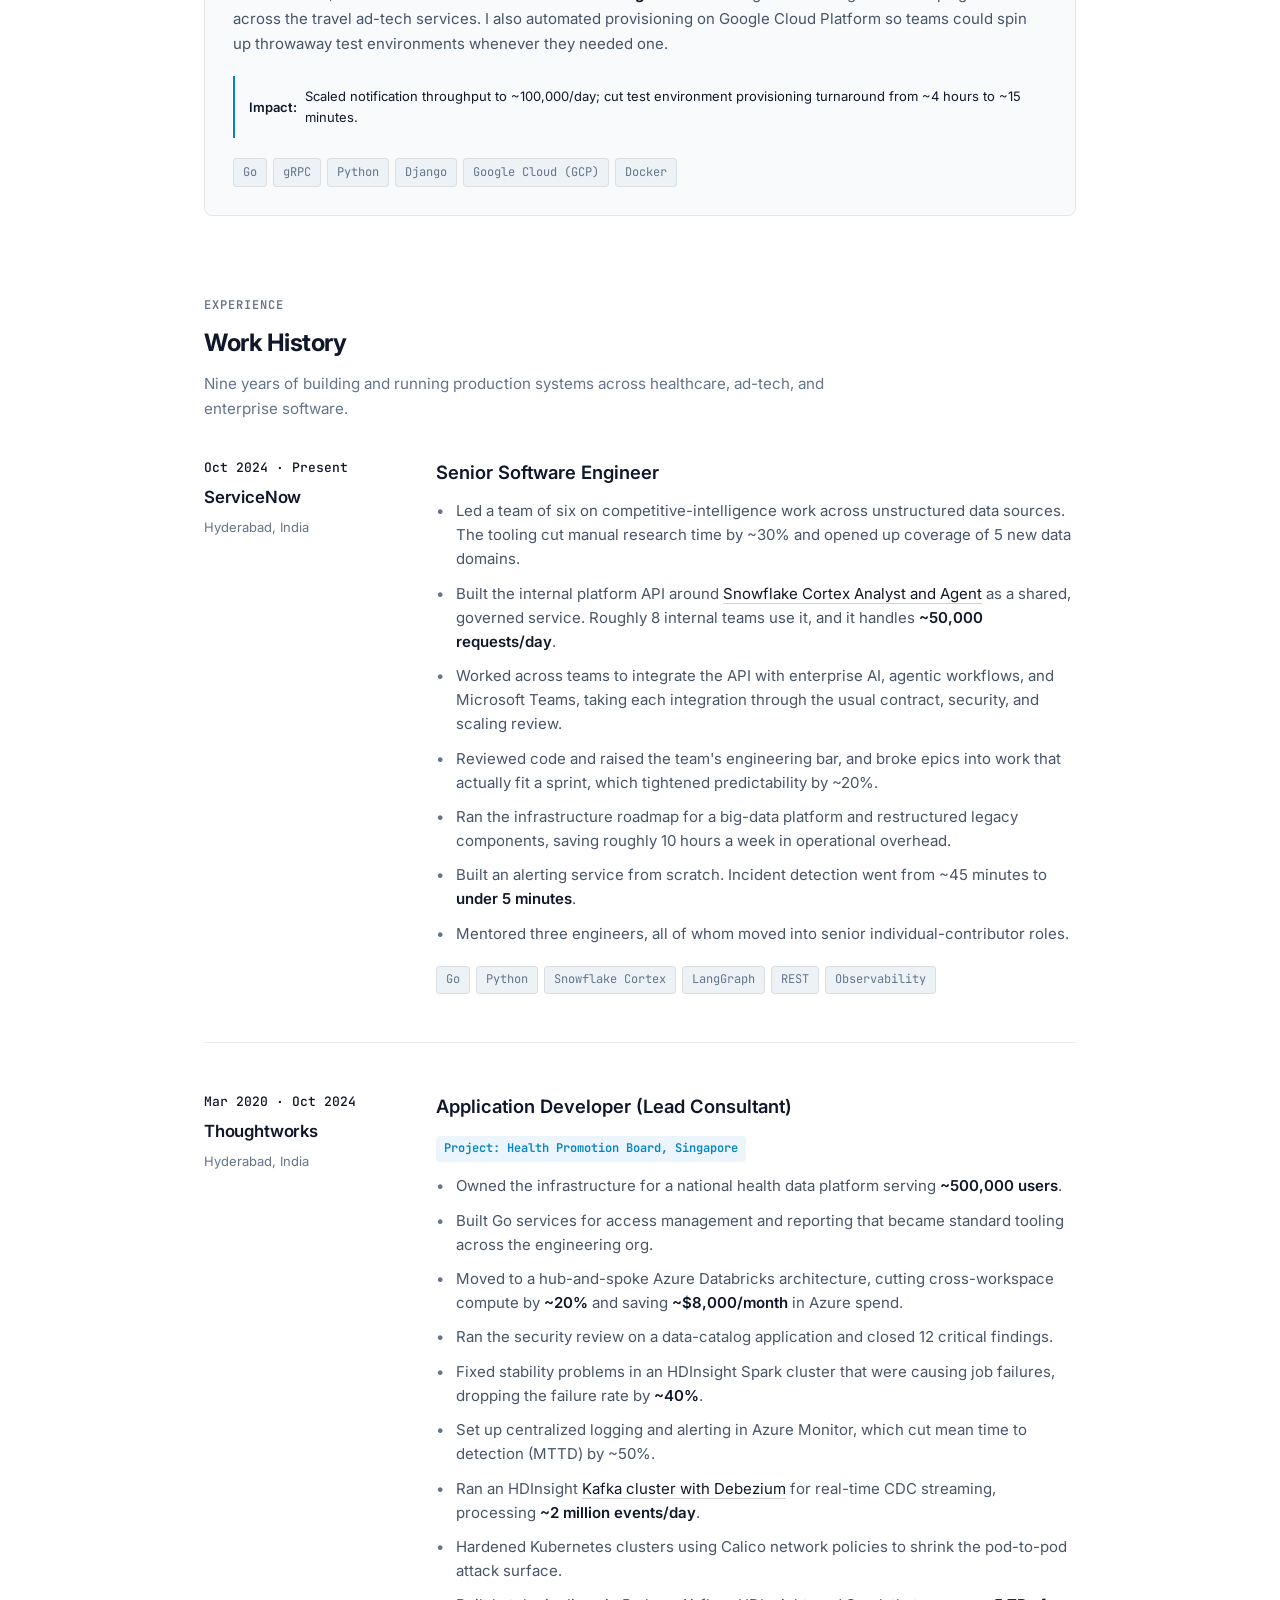
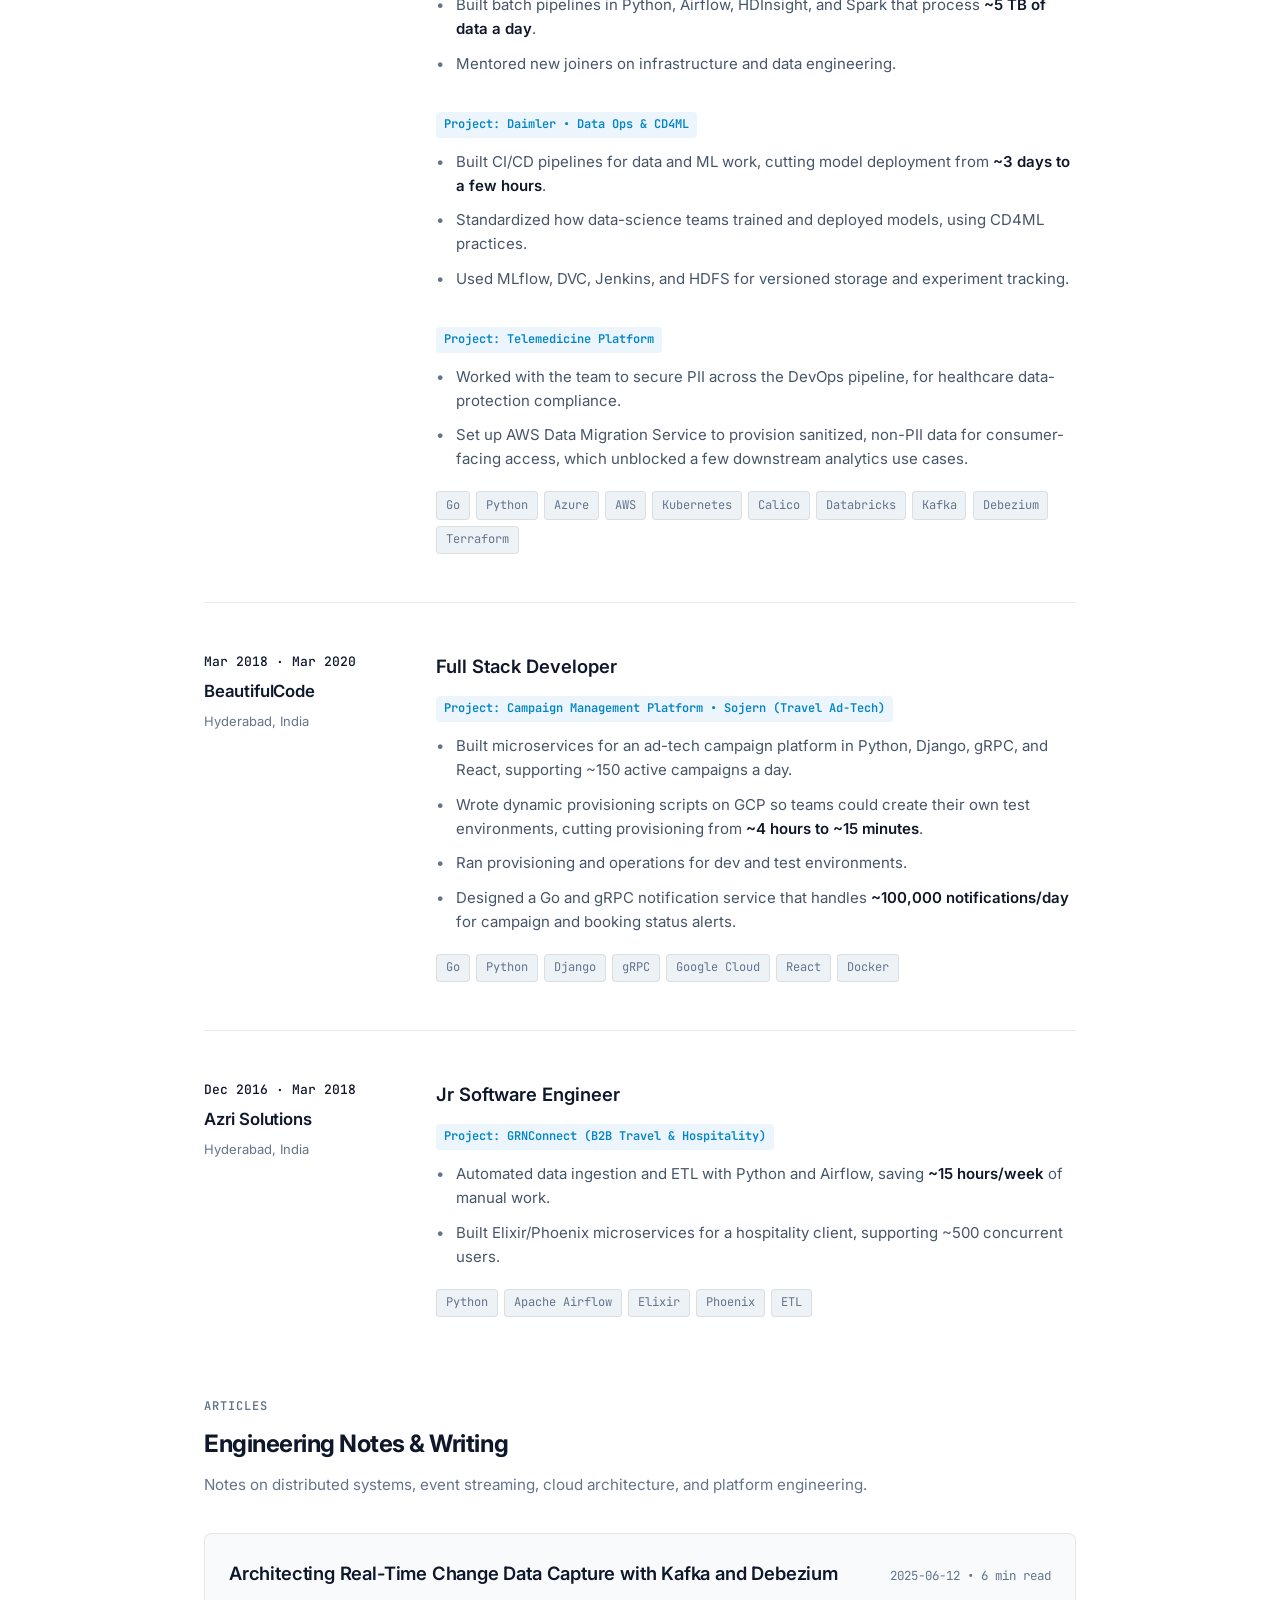
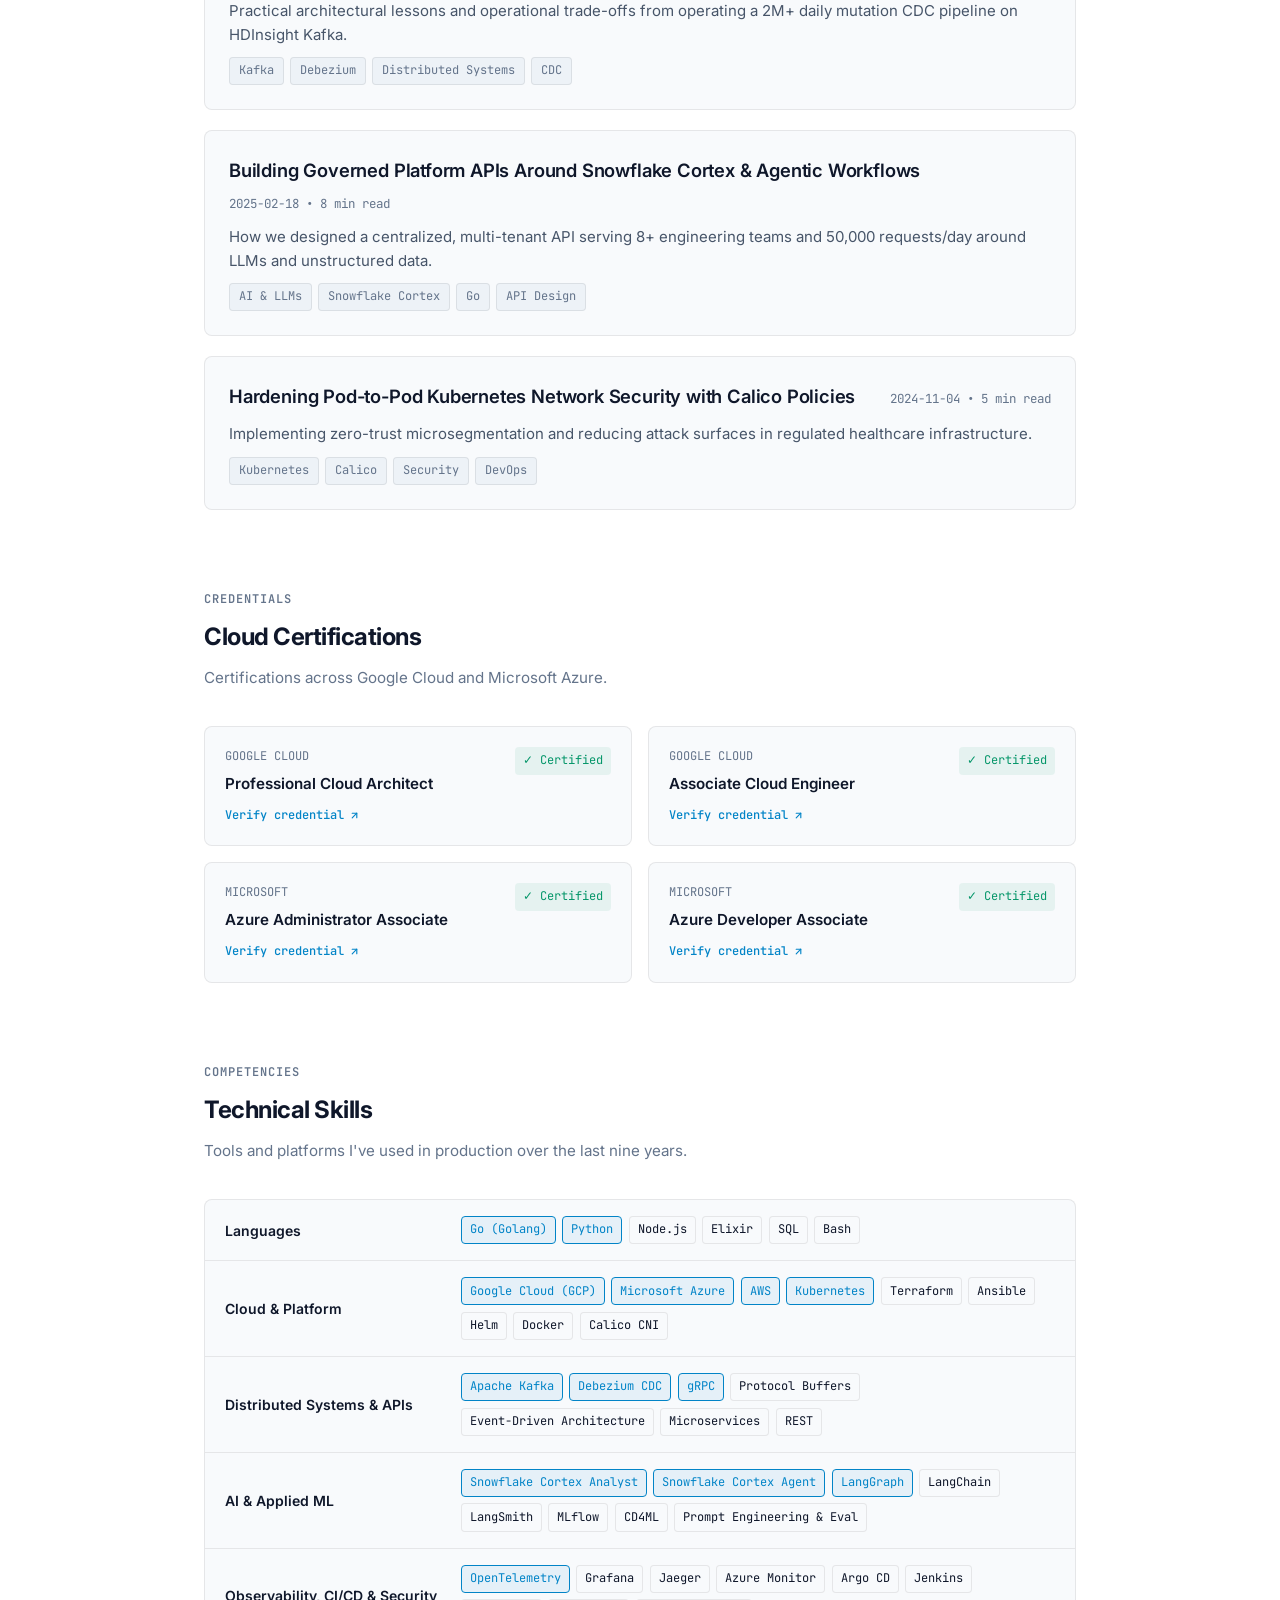
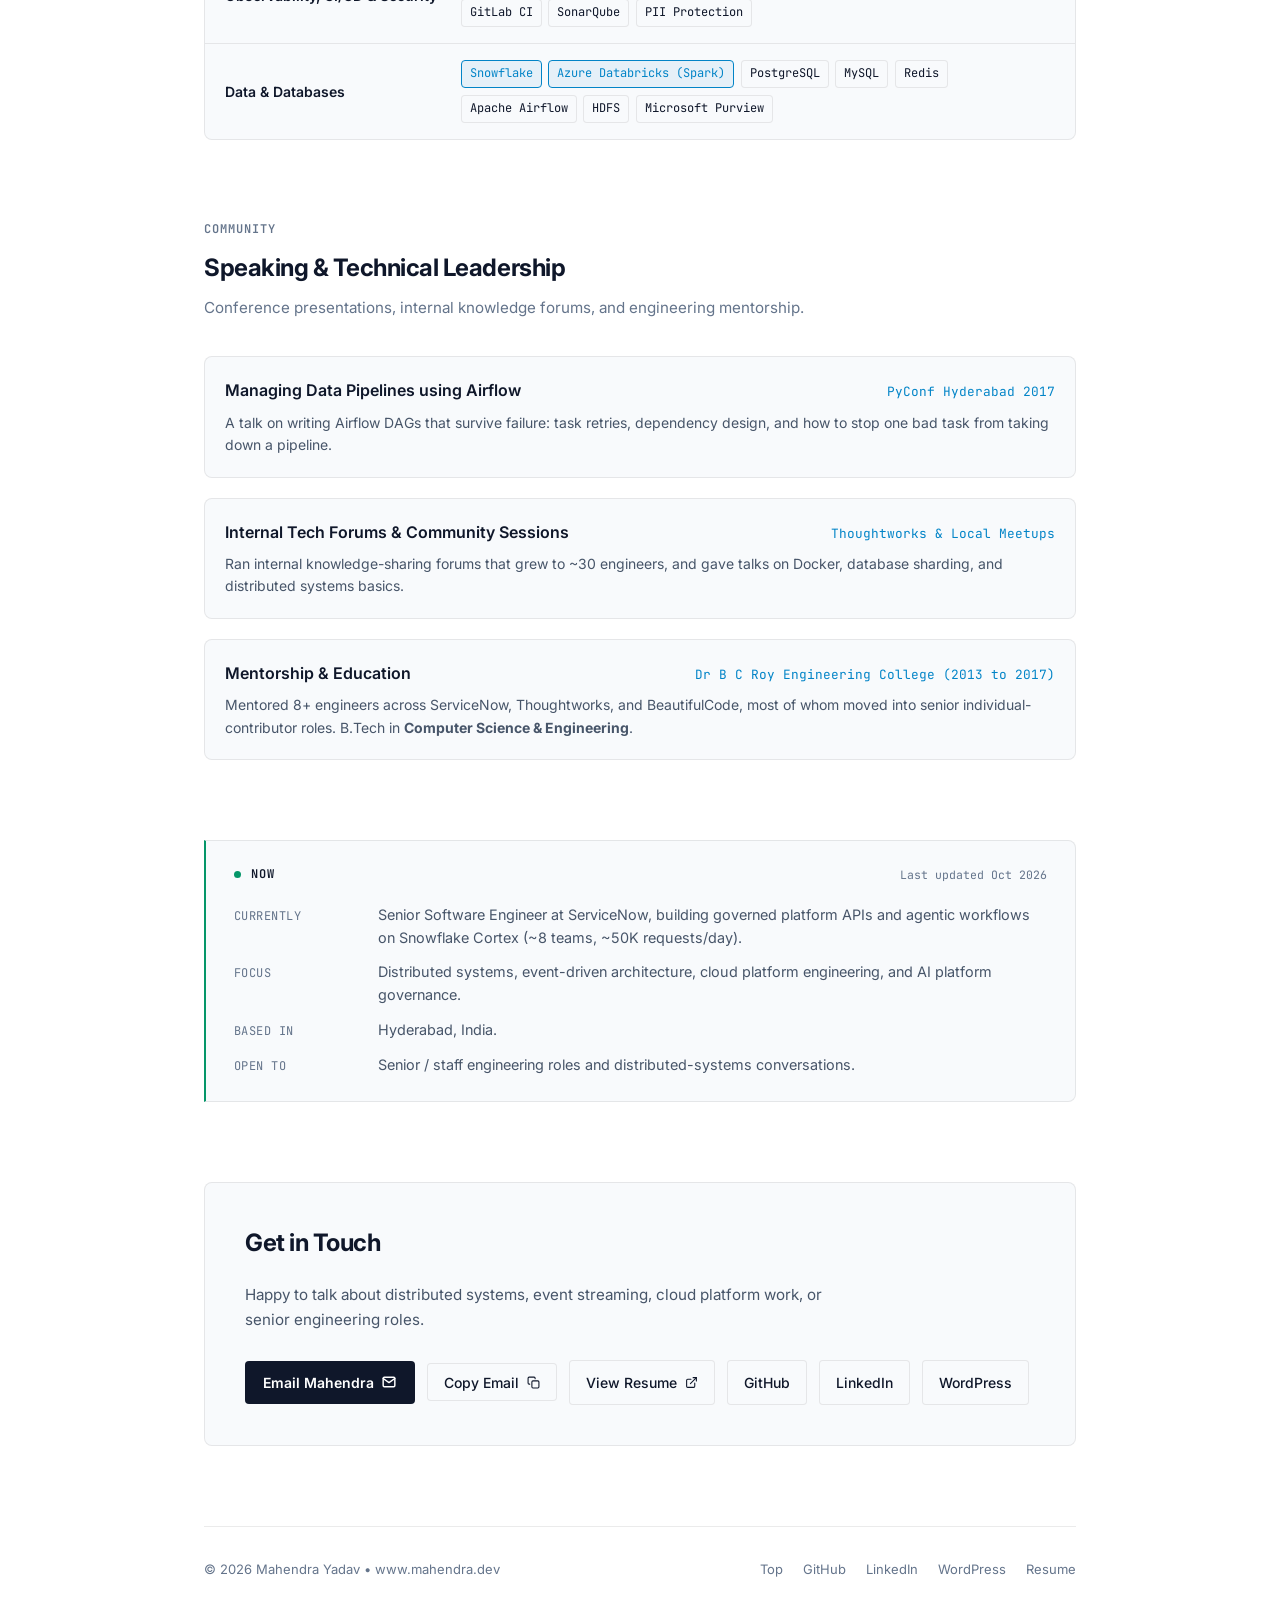
==== commit 162bfd81: "Reduce hero vertical spacing so telemetry stats fit above the fold" ====
--- a/index.html
+++ b/index.html
@@ -36,7 +36,7 @@
     rel="stylesheet">
 
   <!-- Stylesheet -->
-  <link rel="stylesheet" href="css/styles.css?v=2">
+  <link rel="stylesheet" href="css/styles.css?v=3">
 </head>
 
 <body id="top">
@@ -128,7 +128,11 @@
         </p>
 
         <p class="hero-lead">
-          At <strong>ServiceNow</strong>, I own the technical vision and governance for enterprise platform APIs and agentic workflows, standardizing RBAC, observability, and rate-limiting across distributed engineering teams. Previously at <strong>Thoughtworks</strong>, I led architecture and cloud infrastructure for Singapore’s national health platform—delivering high-resilience systems for 500,000 citizens, zero-trust Kubernetes clusters, and streaming platforms processing 2M+ CDC events daily.
+          At <strong>ServiceNow</strong>, I own the technical vision and governance for enterprise platform APIs and
+          agentic workflows, standardizing RBAC, observability, and rate-limiting across distributed engineering teams.
+          Previously at <strong>Thoughtworks</strong>, I led architecture and cloud infrastructure for Singapore’s
+          national health platform—delivering high-resilience systems for 500,000 citizens, zero-trust Kubernetes
+          clusters, and streaming platforms processing 2M+ CDC events daily.
         </p>
 
         <!-- <div class="hero-meta-strip">
@@ -157,7 +161,7 @@
     <!-- ======================================================================
          3. KEY IMPACT & TELEMETRY
          ====================================================================== -->
-    <section class="section" style="padding-top: 2.5rem; padding-bottom: 0;">
+    <section class="section stats-section">
       <div class="stats-table">
         <div class="stat-cell">
           <div class="stat-number">~50K</div>
@@ -958,7 +962,7 @@
     <!-- ======================================================================
          11. NOW
          ====================================================================== -->
-    <section class="section now-section">
+    <section class="section">
       <div class="now-card">
         <div class="now-head">
           <span class="status-dot"></span>
@@ -986,7 +990,7 @@
     <!-- ======================================================================
          12. CONTACT & LINKS
          ====================================================================== -->
-    <section id="contact">
+    <section id="contact" class="section">
       <div class="contact-box">
         <h2 class="contact-headline">Get in Touch</h2>
         <p class="contact-text">
--- a/css/styles.css
+++ b/css/styles.css
@@ -40,6 +40,10 @@
   --radius-sm: 4px;
   --radius-md: 8px;
   --radius-lg: 12px;
+
+  /* Vertical rhythm. Every top-level block is separated by this single value;
+     the only exception is the stats panel, which pairs with the hero. */
+  --space-section: 5rem;
   
   --transition-fast: 0.12s ease;
   --transition-normal: 0.2s ease;
@@ -270,8 +274,8 @@
    4. Hero / Introduction (Editorial, Human, Confident)
    -------------------------------------------------------------------------- */
 .hero-block {
-  padding-top: 4rem;
-  padding-bottom: 3rem;
+  padding-top: 2rem;
+  padding-bottom: 1.5rem;
   border-bottom: 1px solid var(--border-hairline);
   display: grid;
   grid-template-columns: 1fr auto;
@@ -285,8 +289,8 @@
 }
 
 .hero-portrait {
-  width: 240px;
-  height: 280px;
+  width: 210px;
+  height: 245px;
   border-radius: var(--radius-lg);
   object-fit: cover;
   object-position: center 30%;
@@ -301,7 +305,7 @@
   font-family: var(--font-mono);
   font-size: 0.8rem;
   color: var(--text-muted);
-  margin-bottom: 1.5rem;
+  margin-bottom: 0.75rem;
 }
 
 .status-dot {
@@ -318,22 +322,26 @@
   letter-spacing: -0.03em;
   color: var(--text-main);
   line-height: 1.2;
-  margin-bottom: 0.4rem;
+  margin-bottom: 0.35rem;
 }
 
 .hero-title-sub {
   font-size: 1.125rem;
   font-weight: 500;
   color: var(--text-muted);
-  margin-bottom: 1.75rem;
+  margin-bottom: 1rem;
   letter-spacing: -0.01em;
 }
 
 .hero-lead {
-  font-size: 1.0625rem;
-  line-height: 1.75;
+  font-size: 1.05rem;
+  line-height: 1.65;
   color: var(--text-body);
-  margin-bottom: 1.5rem;
+  margin-bottom: 0.85rem;
+}
+
+.hero-lead:last-of-type {
+  margin-bottom: 0;
 }
 
 .hero-lead strong {
@@ -374,8 +382,8 @@
    5. Section Architecture & Typography
    -------------------------------------------------------------------------- */
 .section {
-  padding-top: 4rem;
-  padding-bottom: 1rem;
+  padding-top: var(--space-section);
+  padding-bottom: 0;
 }
 
 .section-label {
@@ -407,6 +415,13 @@
 /* --------------------------------------------------------------------------
    6. Key Impact Telemetry (Clean Minimalist Grid)
    -------------------------------------------------------------------------- */
+/* The stats panel continues the hero block, so it keeps a tighter top gap
+   (hero padding-bottom 1.5rem + this 1.5rem = 3rem) instead of a full section. */
+.stats-section {
+  padding-top: 1.5rem;
+  padding-bottom: 0;
+}
+
 .stats-table {
   display: grid;
   grid-template-columns: repeat(4, 1fr);
@@ -415,12 +430,11 @@
   border: 1px solid var(--border-hairline);
   border-radius: var(--radius-md);
   overflow: hidden;
-  margin-bottom: 3.5rem;
 }
 
 .stat-cell {
   background: var(--bg-page);
-  padding: 1.25rem 1.25rem;
+  padding: 1rem 1.15rem;
   display: flex;
   flex-direction: column;
   transition: background-color var(--transition-fast);
@@ -510,11 +524,6 @@
   border-left: 2px solid var(--accent-green);
   border-radius: 0 var(--radius-md) var(--radius-md) 0;
   padding: 1.5rem 1.75rem;
-}
-
-.now-section {
-  padding-top: 3rem;
-  padding-bottom: 0;
 }
 
 .now-head {
@@ -1250,7 +1259,6 @@
   border: 1px solid var(--border-hairline);
   border-radius: var(--radius-md);
   padding: 2.5rem;
-  margin-top: 4rem;
   display: flex;
   flex-direction: column;
   gap: 1.25rem;
@@ -1332,7 +1340,7 @@
 }
 
 .site-footer {
-  margin-top: 5rem;
+  margin-top: var(--space-section);
   padding-top: 2rem;
   border-top: 1px solid var(--border-hairline);
   display: flex;
@@ -1486,6 +1494,10 @@
 }
 
 @media (max-width: 768px) {
+  .section:not(.stats-section) {
+    padding-top: 4rem;
+  }
+
   .hero-block {
     grid-template-columns: 1fr;
     text-align: center;
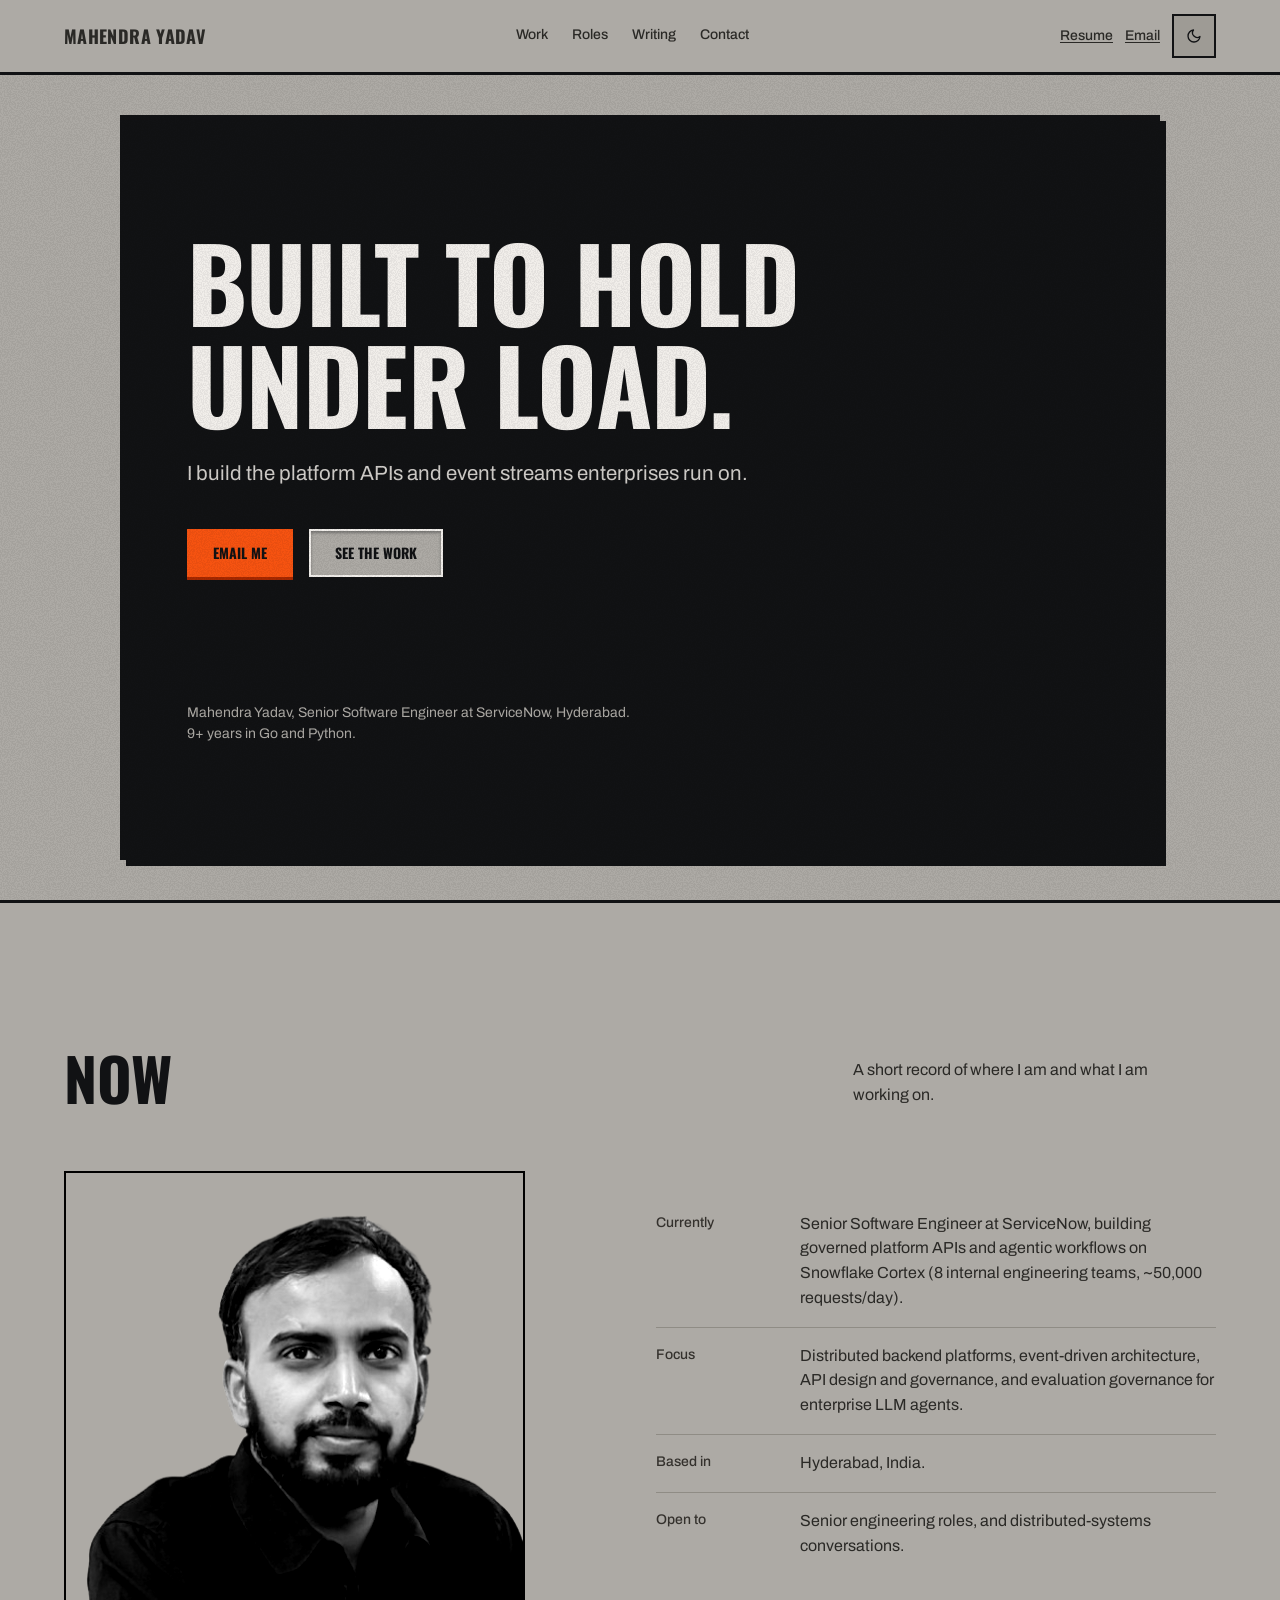
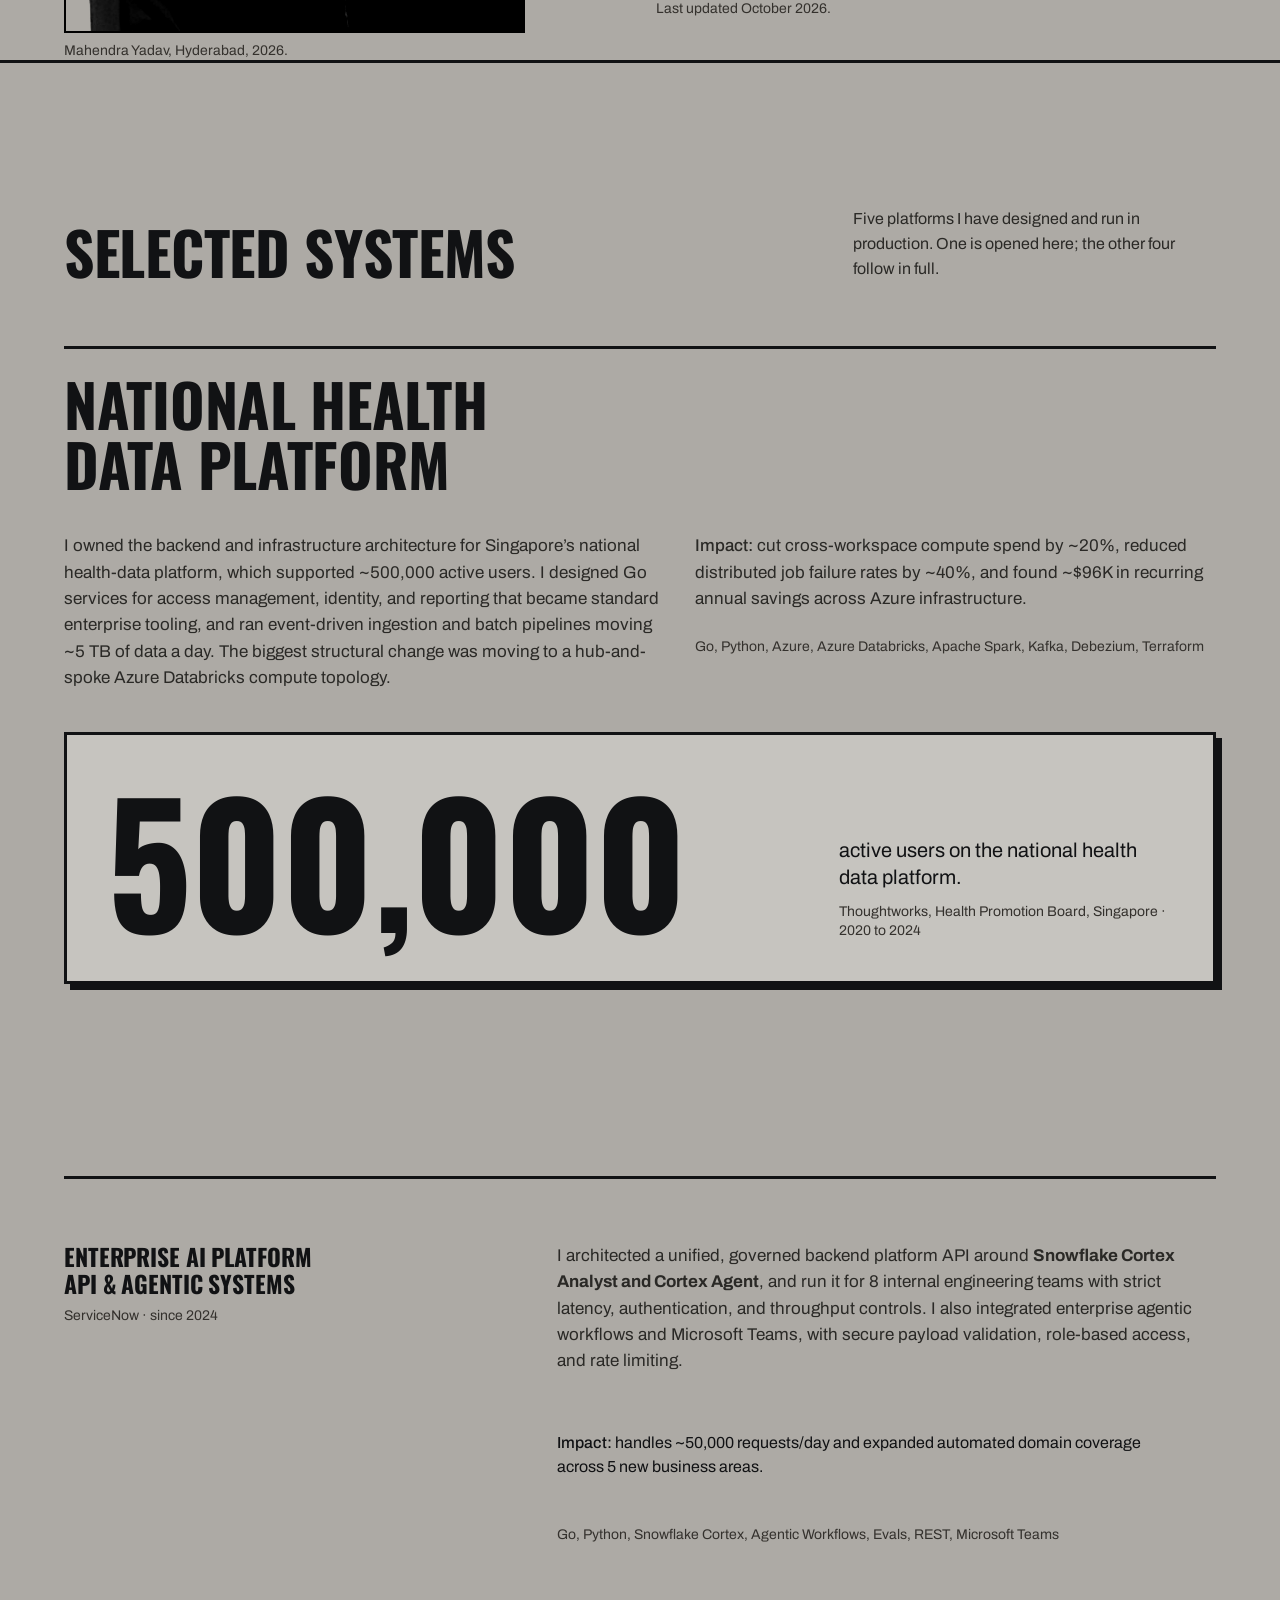
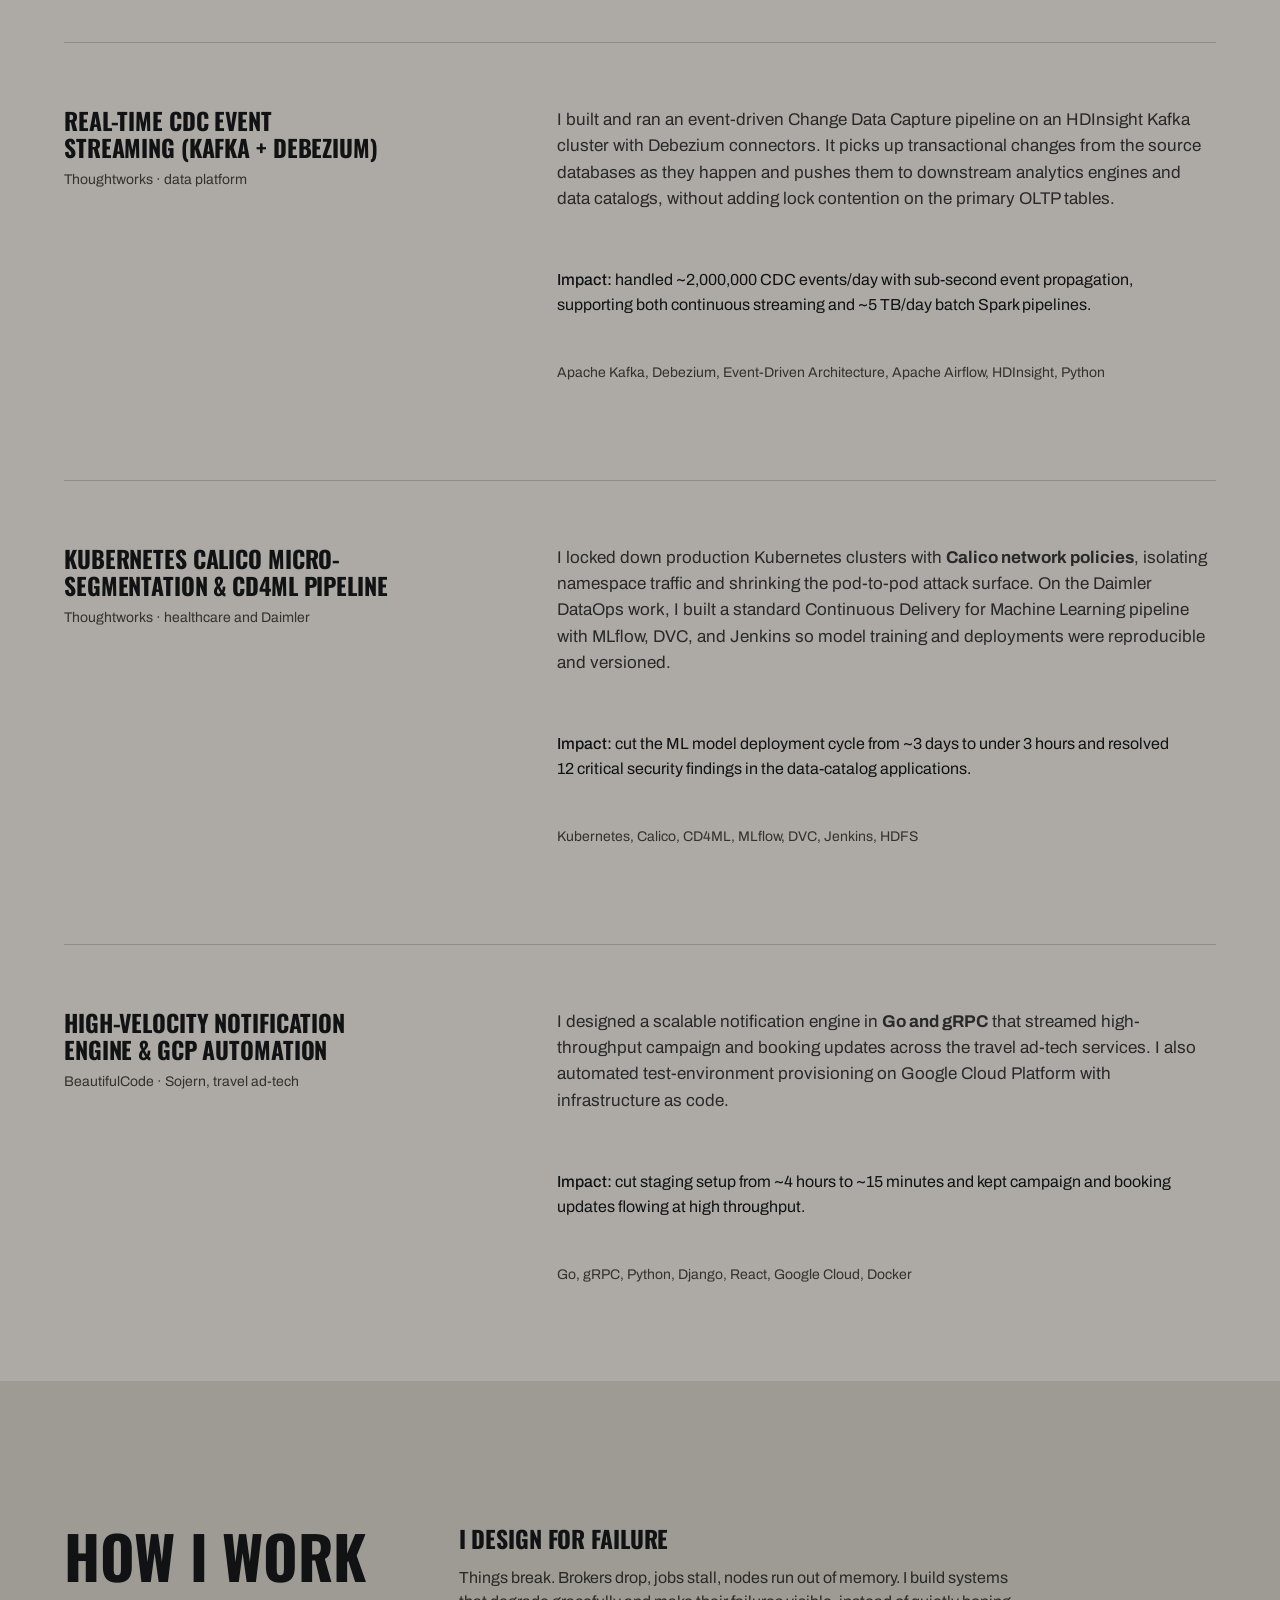
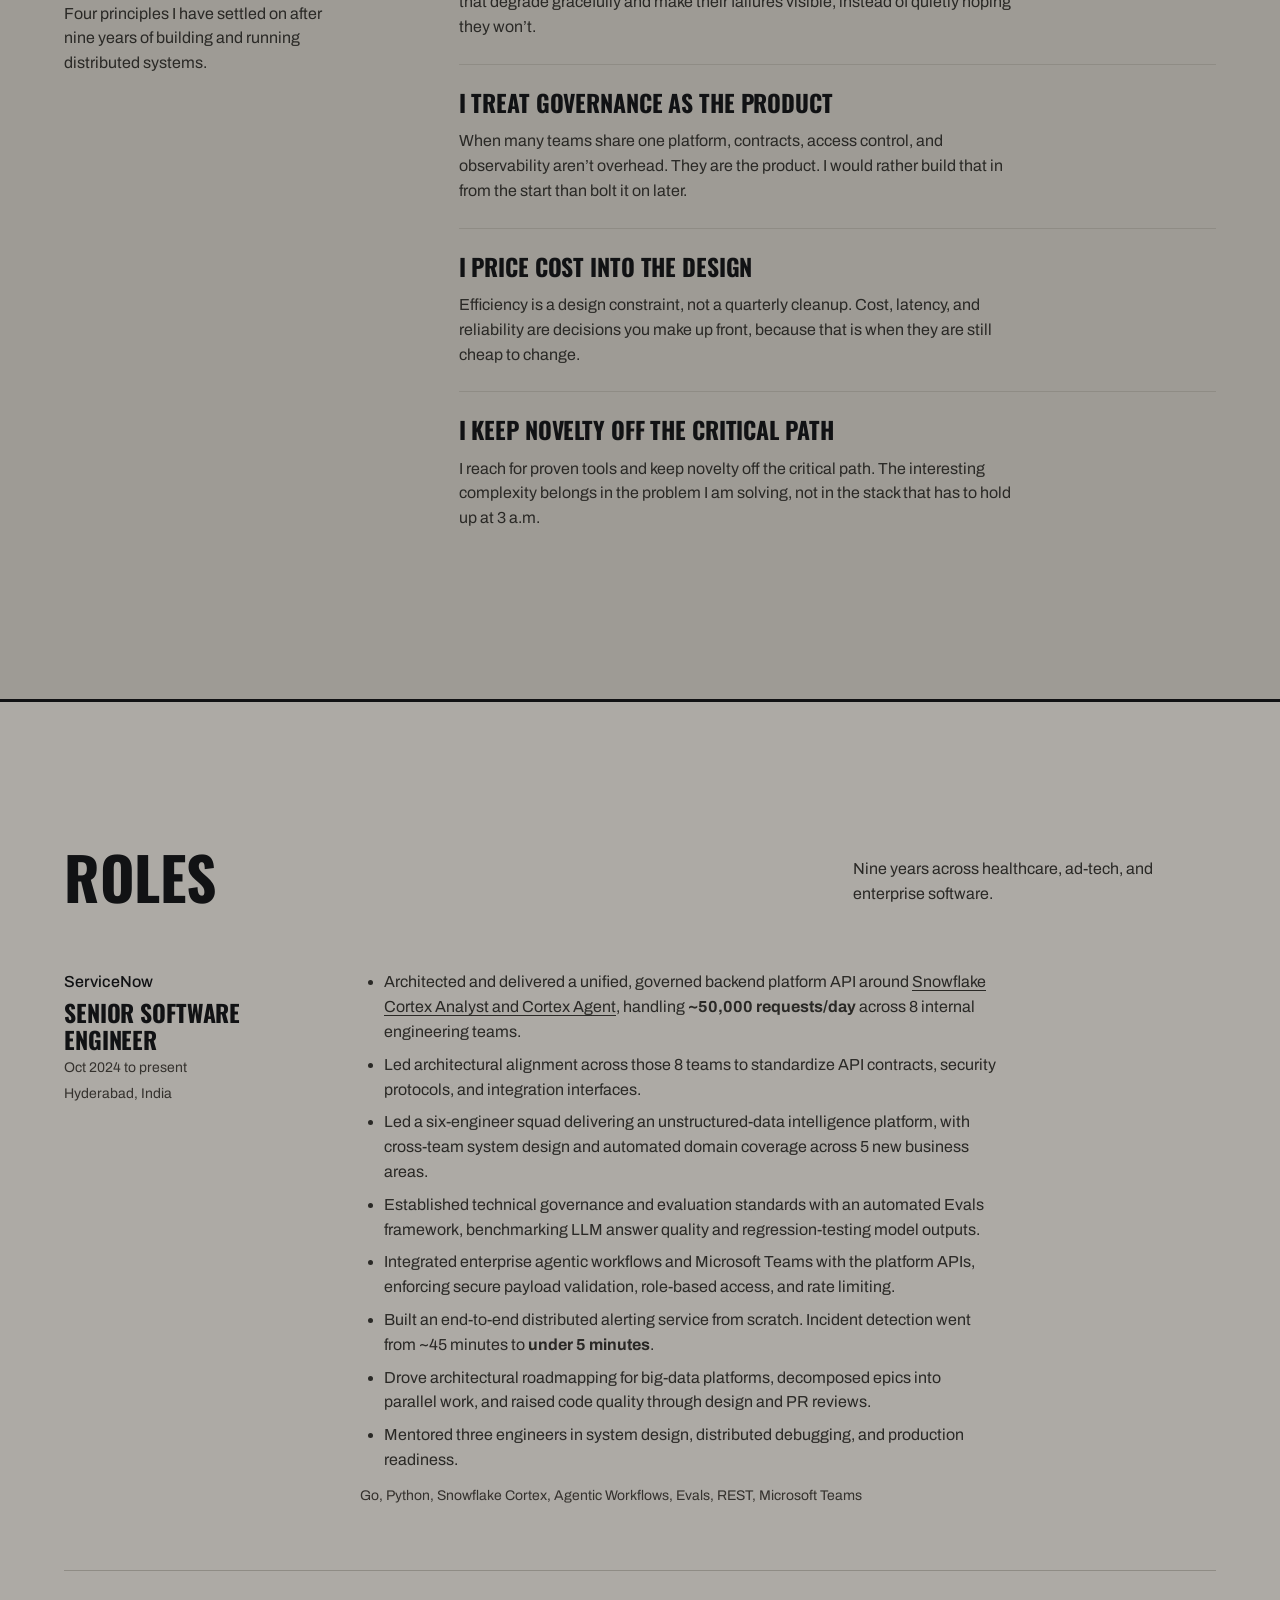
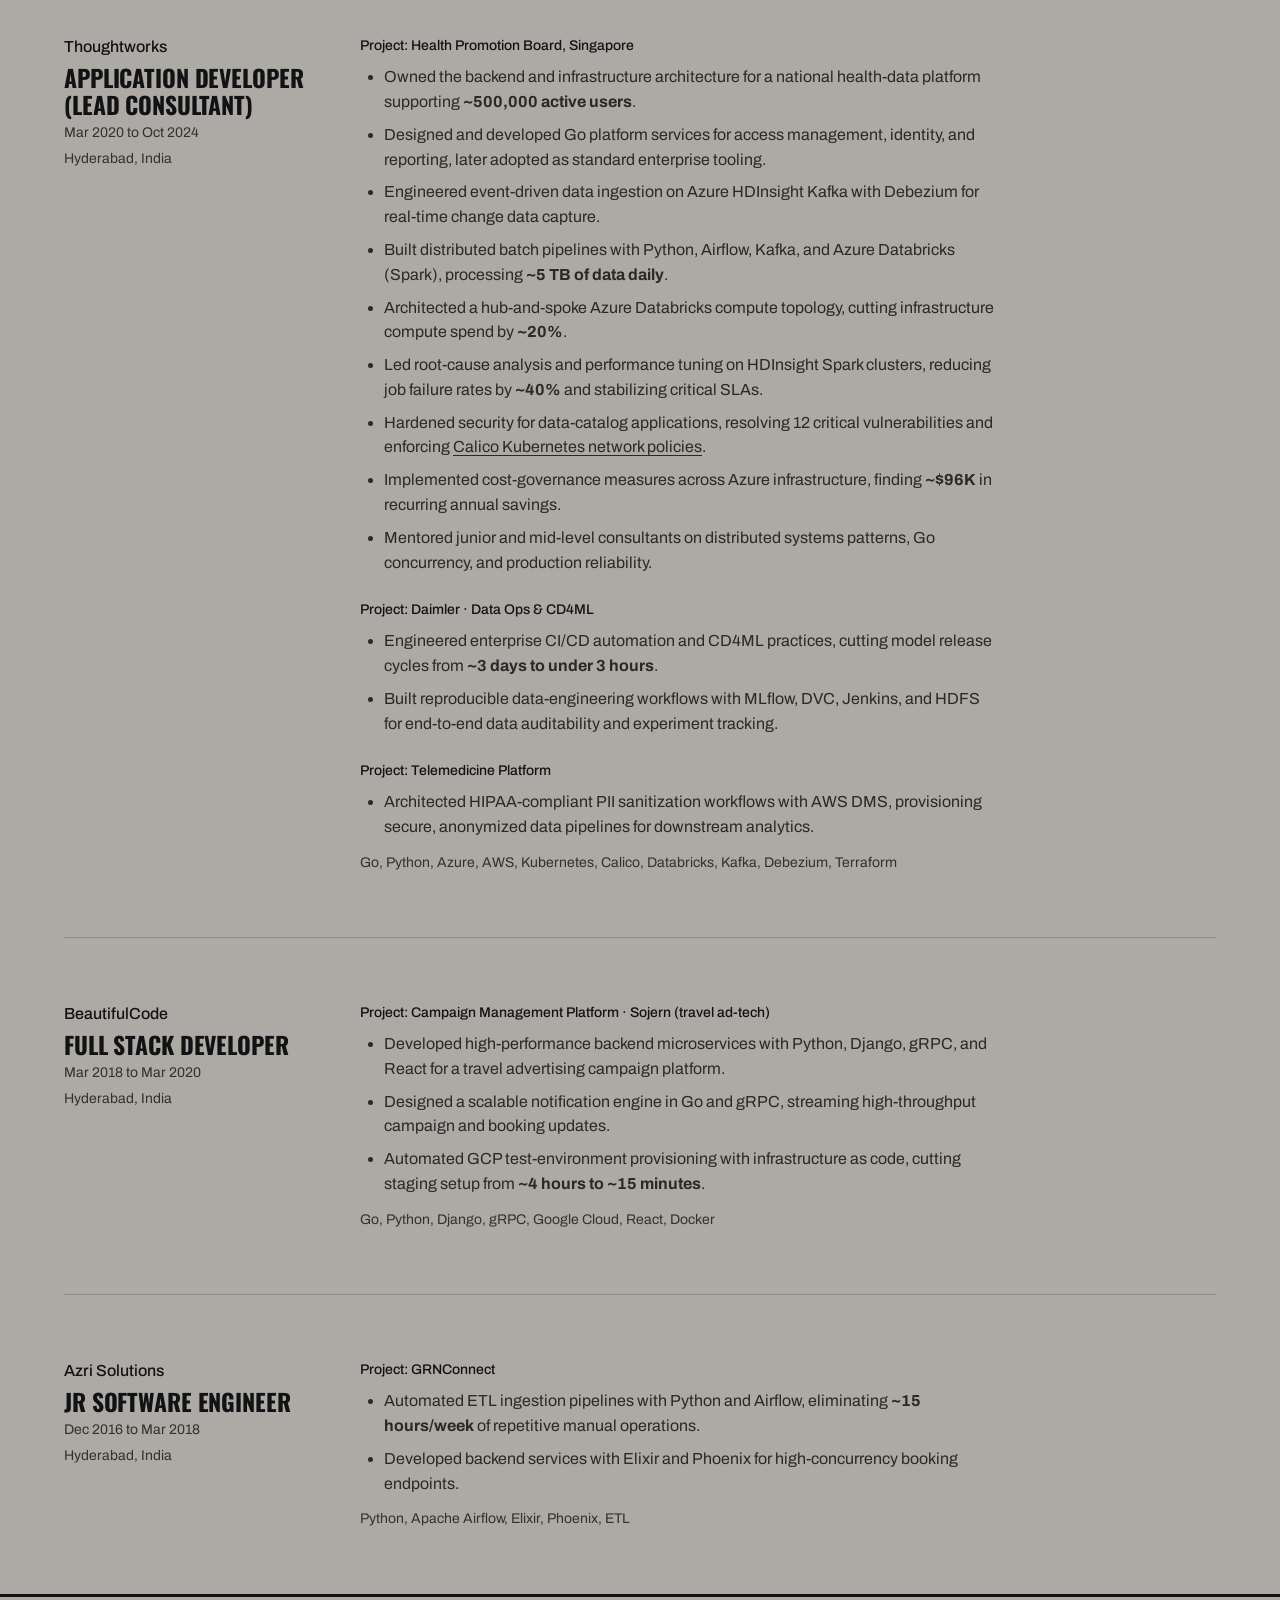
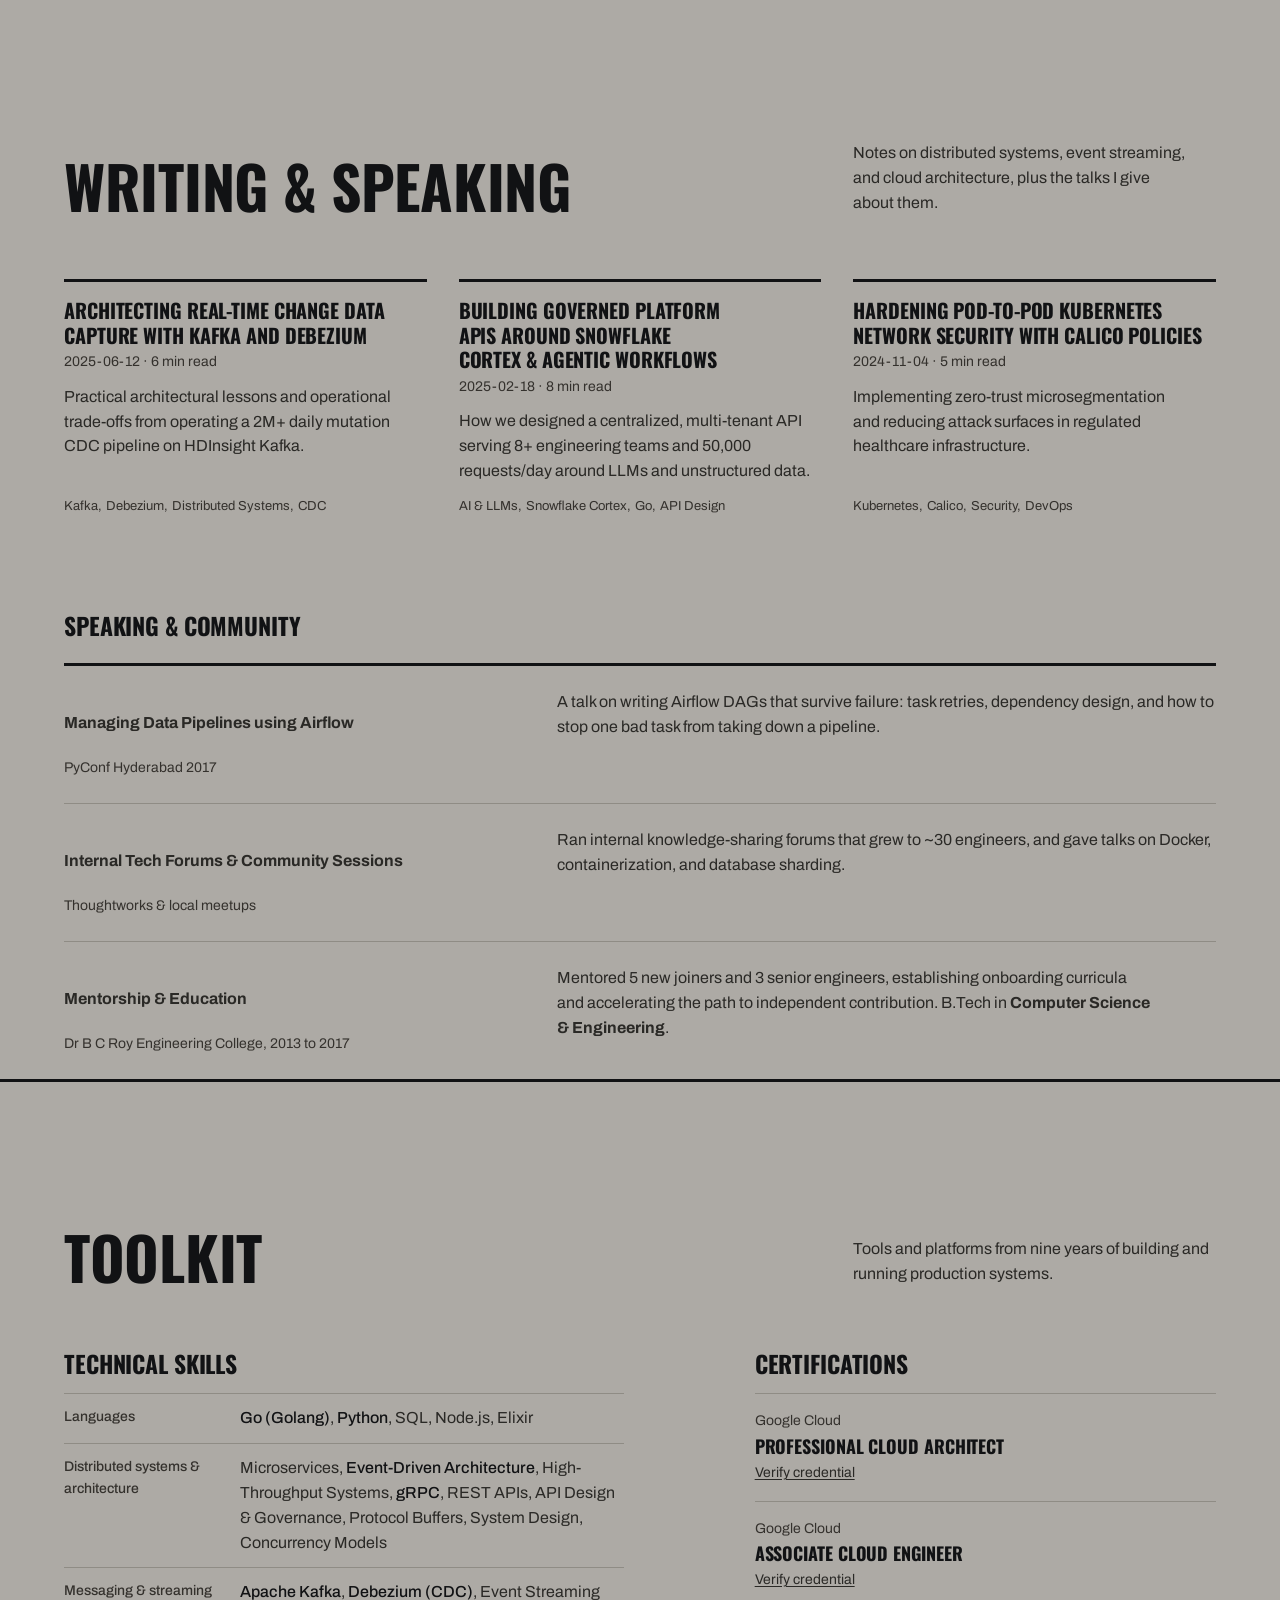
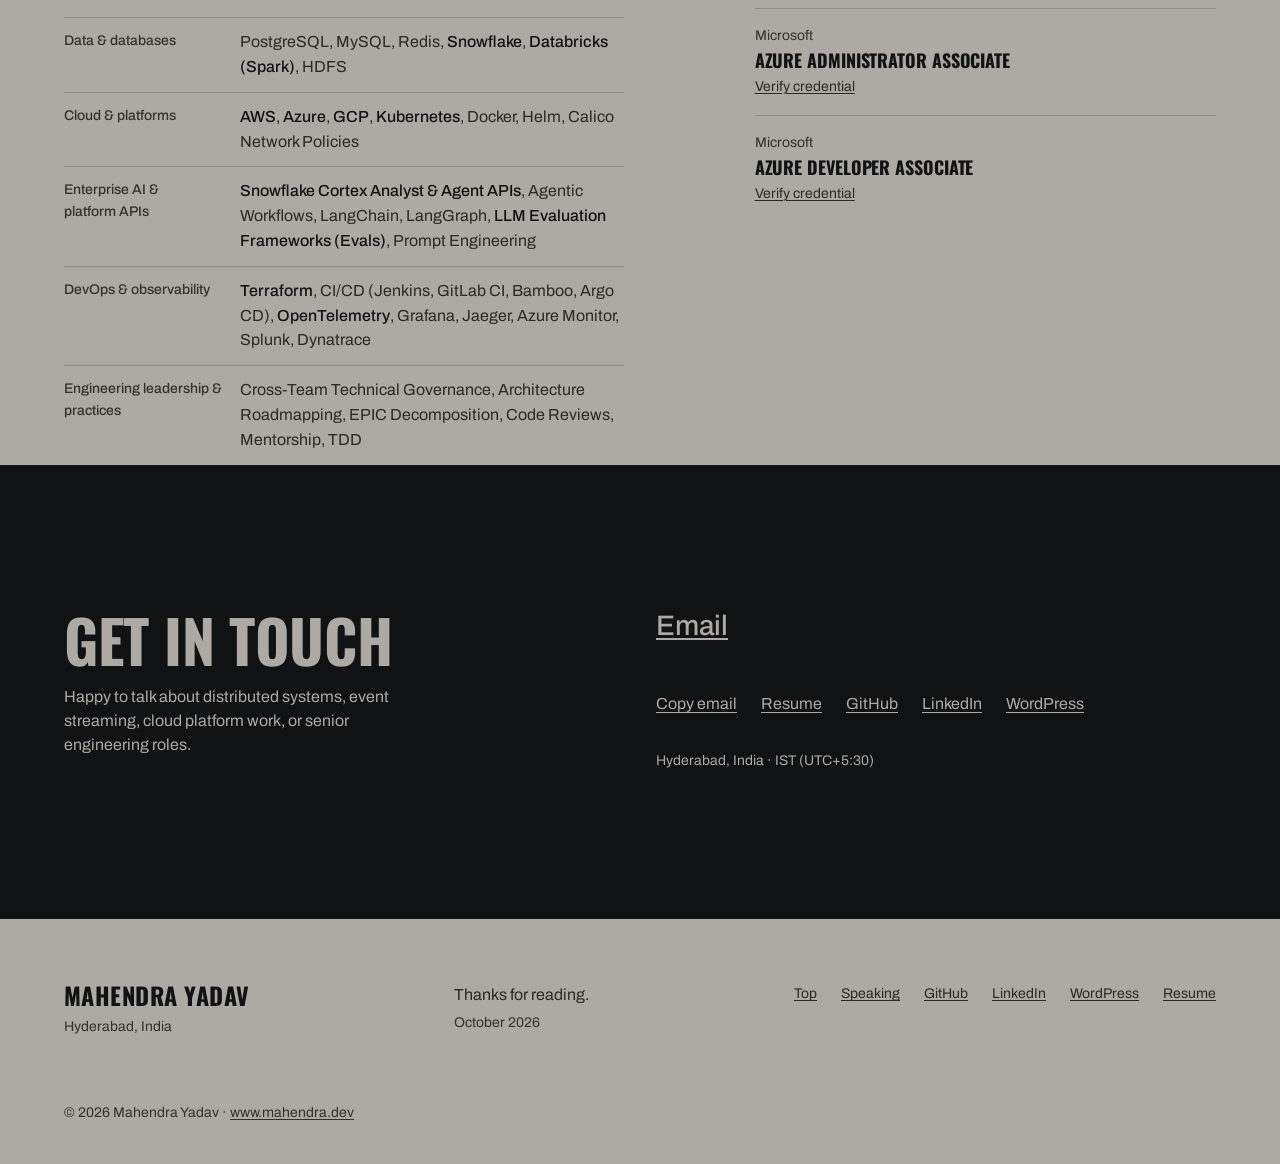
==== commit 2fc85479: "Update Design" ====
--- a/index.html
+++ b/index.html
@@ -1,5 +1,5 @@
 <!DOCTYPE html>
-<html lang="en" data-theme="dark">
+<html lang="en" data-theme="light">
 
 <head>
   <meta charset="utf-8">
@@ -7,12 +7,13 @@
   <meta name="viewport" content="width=device-width, initial-scale=1.0">
 
   <!-- SEO Primary Meta Tags -->
-  <title>Mahendra Yadav | Senior Software Engineer, Distributed Systems &amp; Cloud Platforms</title>
-  <meta name="title" content="Mahendra Yadav | Senior Software Engineer, Distributed Systems &amp; Cloud Platforms">
+  <title>Mahendra Yadav | Senior Software Engineer, Distributed Systems &amp; Backend Architecture</title>
+  <meta name="title"
+    content="Mahendra Yadav | Senior Software Engineer, Distributed Systems &amp; Backend Architecture">
   <meta name="description"
-    content="Senior Software Engineer with 9+ years designing, building, and operating cloud-native distributed systems, event streaming pipelines, and internal platform services in Go and Python across GCP, Azure, and AWS.">
+    content="Senior Software Engineer with 9+ years architecting, building, and operating high-throughput, cloud-native distributed backend platforms and microservices in Go and Python across AWS, Azure, and GCP.">
   <meta name="keywords"
-    content="Mahendra Yadav, Senior Software Engineer, Distributed Systems, Cloud Platforms, Golang, Python, Kubernetes, Kafka, Snowflake Cortex, Azure Certified, GCP Certified, Terraform">
+    content="Mahendra Yadav, Senior Software Engineer, Distributed Systems, Backend Architecture, Golang, Python, Kubernetes, Kafka, Snowflake Cortex, Azure Certified, GCP Certified, Terraform">
   <meta name="author" content="Mahendra Yadav">
   <link rel="canonical" href="https://www.mahendra.dev">
 
@@ -21,52 +22,51 @@
   <meta property="og:url" content="https://www.mahendra.dev">
   <meta property="og:title" content="Mahendra Yadav | Senior Software Engineer">
   <meta property="og:description"
-    content="Distributed Systems, Cloud Platforms, Go, Python, Kubernetes, Kafka, Snowflake Cortex AI.">
+    content="Distributed systems, backend architecture, Go, Python, Kubernetes, Kafka, Snowflake Cortex.">
 
   <!-- Favicon -->
   <link rel="icon" href="favicon.ico" sizes="16x16 32x32 48x48">
   <link rel="icon" href="favicon.svg" type="image/svg+xml">
   <link rel="apple-touch-icon" href="apple-touch-icon.png">
 
-  <!-- Google Fonts: Inter & JetBrains Mono -->
+  <!-- Oswald over Archivo -->
   <link rel="preconnect" href="https://fonts.googleapis.com">
   <link rel="preconnect" href="https://fonts.gstatic.com" crossorigin>
   <link
-    href="https://fonts.googleapis.com/css2?family=Inter:wght@400;500;600;700&family=JetBrains+Mono:wght@400;500;600&display=swap"
+    href="https://fonts.googleapis.com/css2?family=Archivo:wght@400;500;700&family=Oswald:wght@400;500;700&display=swap"
     rel="stylesheet">
 
   <!-- Stylesheet -->
-  <link rel="stylesheet" href="css/styles.css?v=3">
+  <script>document.documentElement.classList.add('js');</script>
+  <link rel="stylesheet" href="site.css">
 </head>
 
 <body id="top">
 
   <div class="scroll-progress" id="scroll-progress" aria-hidden="true"></div>
+  <a class="skip" href="#main">Skip to content</a>
 
   <!-- ========================================================================
-       1. HEADER / NAVIGATION
+       Header: edge-aligned nav
        ======================================================================== -->
   <header class="site-header">
-    <div class="nav-container">
-      <a href="#top" class="brand-link" aria-label="Mahendra Yadav - Top">
-        <span class="brand-monogram">MY</span>
-        <span class="brand-name">Mahendra Yadav</span>
-      </a>
-
-      <nav class="nav-menu" aria-label="Main Navigation">
-        <a href="#about" class="active">About</a>
-        <a href="#philosophy">Philosophy</a>
-        <a href="#systems">Architecture</a>
-        <a href="#experience">Experience</a>
+    <div class="container nav-inner">
+      <a href="#top" class="wordmark" aria-label="Mahendra Yadav, top of page">Mahendra Yadav</a>
+
+      <nav class="nav-menu" aria-label="Main navigation">
+        <a href="#systems">Work</a>
+        <a href="#experience">Roles</a>
         <a href="#writing">Writing</a>
-        <a href="#certifications">Certifications</a>
-        <a href="#skills">Skills</a>
-        <a href="#speaking">Speaking</a>
         <a href="#contact">Contact</a>
       </nav>
 
       <div class="nav-controls">
-        <button id="theme-toggle" class="theme-button" aria-label="Toggle dark/light theme" title="Toggle theme">
+        <a class="nav-resume"
+          href="https://docs.google.com/document/d/10V5MqPT3aXy2YqdZ8eZ7WwgzzUgmUl80yHX7yswk6CI/edit?usp=sharing"
+          target="_blank" rel="noopener">Resume</a>
+        <a class="nav-email" href="mailto:mahendra.k12+contact@gmail.com">Email</a>
+
+        <button id="theme-toggle" class="theme-button" aria-label="Toggle dark and light theme" title="Toggle theme">
           <span id="theme-icon">
             <svg width="16" height="16" viewBox="0 0 24 24" fill="none" stroke="currentColor" stroke-width="2"
               stroke-linecap="round" stroke-linejoin="round">
@@ -83,18 +83,7 @@
           </span>
         </button>
 
-        <a href="https://docs.google.com/document/d/1qwYfXjIS-WkkwhZ8dPZrXDahEFhtZvEn9eDW5LFw6Do/edit?usp=sharing"
-          target="_blank" rel="noopener" class="resume-header-link" title="View Resume (opens in a new tab)">
-          <span>Resume</span>
-          <svg width="13" height="13" viewBox="0 0 24 24" fill="none" stroke="currentColor" stroke-width="2.5"
-            stroke-linecap="round" stroke-linejoin="round">
-            <path d="M18 13v6a2 2 0 0 1-2 2H5a2 2 0 0 1-2-2V8a2 2 0 0 1 2-2h6"></path>
-            <polyline points="15 3 21 3 21 9"></polyline>
-            <line x1="10" y1="14" x2="21" y2="3"></line>
-          </svg>
-        </a>
-
-        <button id="mobile-toggle" class="mobile-toggle" aria-label="Toggle Menu">
+        <button id="mobile-toggle" class="mobile-toggle" aria-label="Toggle menu">
           <svg width="18" height="18" viewBox="0 0 24 24" fill="none" stroke="currentColor" stroke-width="2"
             stroke-linecap="round" stroke-linejoin="round">
             <line x1="3" y1="12" x2="21" y2="12"></line>
@@ -106,1043 +95,606 @@
     </div>
   </header>
 
-  <div class="page-wrapper">
+  <main id="main">
 
     <!-- ======================================================================
-         2. HERO / ABOUT SECTION
+         Hero: Corridor, one centred column, left-ragged
          ====================================================================== -->
-    <section id="about" class="hero-block">
-      <div class="hero-content">
-        <div class="hero-status">
-          <span class="status-dot"></span>
-          <span>Senior Software Engineer at ServiceNow &bull; Hyderabad, India</span>
-        </div>
-
-        <h1 class="hero-name">Mahendra Yadav</h1>
-        <div class="hero-title-sub">Distributed Systems, Cloud Platforms &amp; Platform Engineering</div>
-
-        <p class="hero-lead">
-          I have <strong>9+ years</strong> building and running cloud-native distributed systems and internal platforms,
-          mostly in <strong>Go</strong> and <strong>Python</strong> on <strong>AWS, Azure, and Google
-            Cloud</strong>.
-        </p>
-
-        <p class="hero-lead">
-          At <strong>ServiceNow</strong>, I own the technical vision and governance for enterprise platform APIs and
-          agentic workflows, standardizing RBAC, observability, and rate-limiting across distributed engineering teams.
-          Previously at <strong>Thoughtworks</strong>, I led architecture and cloud infrastructure for Singapore’s
-          national health platform—delivering high-resilience systems for 500,000 citizens, zero-trust Kubernetes
-          clusters, and streaming platforms processing 2M+ CDC events daily.
-        </p>
-
-        <!-- <div class="hero-meta-strip">
-          <div class="hero-meta-item">
-            <span>Email:</span>
-            <a href="mailto:mahendra.k12@gmail.com">mahendra.k12@gmail.com</a>
+    <section id="about" class="hero">
+      <div class="container">
+        <div class="hero-board">
+          <h1>Built to hold under load.</h1>
+          <p class="hero-lead">I build the platform APIs and event streams enterprises run on.</p>
+          <div class="hero-actions">
+            <a class="btn btn--primary" href="mailto:mahendra.k12+contact@gmail.com">Email me</a>
+            <a class="btn btn--quiet" href="#systems">See the work</a>
           </div>
-          <div class="hero-meta-item">
-            <span>GitHub:</span>
-            <a href="https://github.com/userimack" target="_blank" rel="noopener">@userimack</a>
+          <p class="hero-foot">Mahendra Yadav, Senior Software Engineer at ServiceNow, Hyderabad.<br>9+ years in Go
+            and Python.</p>
+        </div>
+      </div>
+    </section>
+
+    <!-- ======================================================================
+         Now: where I am
+         ====================================================================== -->
+    <section class="section section--bar">
+      <div class="container">
+        <div class="section-head">
+          <h2>Now</h2>
+          <p class="section-line">A short record of where I am and what I am working on.</p>
+        </div>
+
+        <div class="now-grid">
+          <figure class="portrait">
+            <img src="assets/mahendra-yadav.png" alt="Portrait of Mahendra Yadav" width="454" height="454"
+              loading="lazy">
+            <figcaption class="caption">Mahendra Yadav, Hyderabad, 2026.</figcaption>
+          </figure>
+
+          <div class="now-facts">
+            <dl class="facts">
+              <div>
+                <dt>Currently</dt>
+                <dd>Senior Software Engineer at ServiceNow, building governed platform APIs and agentic workflows on
+                  Snowflake Cortex (8 internal engineering teams, ~50,000 requests/day).</dd>
+              </div>
+              <div>
+                <dt>Focus</dt>
+                <dd>Distributed backend platforms, event-driven architecture, API design and governance, and
+                  evaluation governance for enterprise LLM agents.</dd>
+              </div>
+              <div>
+                <dt>Based in</dt>
+                <dd>Hyderabad, India.</dd>
+              </div>
+              <div>
+                <dt>Open to</dt>
+                <dd>Senior engineering roles, and distributed-systems conversations.</dd>
+              </div>
+            </dl>
+            <p class="now-updated">Last updated October 2026.</p>
           </div>
-          <div class="hero-meta-item">
-            <span>LinkedIn:</span>
-            <a href="https://www.linkedin.com/in/userimack" target="_blank" rel="noopener">in/userimack</a>
+        </div>
+      </div>
+    </section>
+
+    <!-- ======================================================================
+         Work: one opened case, then the index
+         ====================================================================== -->
+    <section id="systems" class="section section--bar">
+      <div class="container">
+        <div class="section-head">
+          <h2>Selected systems</h2>
+          <p class="section-line">Five platforms I have designed and run in production. One is opened here; the other
+            four follow in full.</p>
+        </div>
+
+        <article class="case">
+          <header class="case-head">
+            <h3>National Health Data Platform</h3>
+          </header>
+
+          <div class="case-body">
+            <p class="case-story">I owned the backend and infrastructure architecture for Singapore’s national
+              health-data platform, which supported ~500,000 active users. I designed Go services for access
+              management, identity, and reporting that became standard enterprise tooling, and ran event-driven
+              ingestion and batch pipelines moving ~5 TB of data a day. The biggest structural change was moving to a
+              hub-and-spoke Azure Databricks compute topology.</p>
+            <div class="case-aside">
+              <p class="impact"><strong>Impact:</strong> cut cross-workspace compute spend by ~20%, reduced
+                distributed job failure rates by ~40%, and found ~$96K in recurring annual savings across Azure
+                infrastructure.</p>
+              <p class="stack">Go, Python, Azure, Azure Databricks, Apache Spark, Kafka, Debezium, Terraform</p>
+            </div>
           </div>
-          <div class="hero-meta-item">
-            <span>Credentials:</span>
-            <span>Google Cloud &amp; Azure Certified</span>
-          </div>
-        </div> -->
-      </div>
-      <img src="https://github.com/userimack.png" alt="Portrait of Mahendra Yadav" class="hero-portrait" width="620"
-        height="722" loading="eager">
-    </section>
-
-    <!-- ======================================================================
-         3. KEY IMPACT & TELEMETRY
-         ====================================================================== -->
-    <section class="section stats-section">
-      <div class="stats-table">
-        <div class="stat-cell">
-          <div class="stat-number">~50K</div>
-          <div class="stat-title">Daily AI API Requests</div>
-          <div class="stat-context">Snowflake Cortex platform API serving 8+ engineering teams @ ServiceNow</div>
-        </div>
-
-        <div class="stat-cell">
-          <div class="stat-number">~2M</div>
-          <div class="stat-title">Daily CDC Events</div>
-          <div class="stat-context">Real-time event-driven streaming via HDInsight Kafka &amp; Debezium</div>
-        </div>
-
-        <div class="stat-cell">
-          <div class="stat-number">500K+</div>
-          <div class="stat-title">National Platform Users</div>
-          <div class="stat-context">Health Promotion Board, Singapore health-data infrastructure</div>
-        </div>
-
-        <div class="stat-cell">
-          <div class="stat-number">~$8K/mo</div>
-          <div class="stat-title">Cloud Spend Saved</div>
-          <div class="stat-context">Hub-and-spoke Azure Databricks compute architecture &amp; tuning</div>
-        </div>
-      </div>
-    </section>
-
-    <!-- ======================================================================
-         4. ENGINEERING PHILOSOPHY
-         ====================================================================== -->
-    <section id="philosophy" class="section">
-      <span class="section-label">Approach</span>
-      <h2 class="section-heading">Engineering Philosophy</h2>
-      <p class="section-desc">A few principles I've settled on after nine years of building and running distributed
-        systems.</p>
-
-      <div class="philosophy-grid">
-        <article class="principle">
-          <span class="principle-num">01</span>
-          <h3 class="principle-title">Design for failure, operate for clarity</h3>
-          <p class="principle-text">
-            Things break. Brokers drop, jobs stall, nodes run out of memory. I build systems that degrade gracefully and
-            make their failures visible, instead of quietly hoping they won't.
-          </p>
-        </article>
-
-        <article class="principle">
-          <span class="principle-num">02</span>
-          <h3 class="principle-title">Governance is a feature, not friction</h3>
-          <p class="principle-text">
-            When many teams share one platform, contracts, access control, and observability aren't overhead. They're
-            the
-            product. I'd rather build that in from the start than bolt it on later.
-          </p>
-        </article>
-
-        <article class="principle">
-          <span class="principle-num">03</span>
-          <h3 class="principle-title">Cost is an architectural property</h3>
-          <p class="principle-text">
-            Efficiency is a design constraint, not a quarterly cleanup. Cost, latency, and reliability are decisions you
-            make up front, because that's when they're still cheap to change.
-          </p>
-        </article>
-
-        <article class="principle">
-          <span class="principle-num">04</span>
-          <h3 class="principle-title">Boring primitives, deliberately applied</h3>
-          <p class="principle-text">
-            I reach for proven tools and keep novelty off the critical path. The interesting complexity belongs in
-            the problem I'm solving, not in the stack that has to hold up at 3&nbsp;a.m.
-          </p>
-        </article>
-      </div>
-    </section>
-
-    <!-- ======================================================================
-         5. SYSTEMS ARCHITECTURE CASE NOTES
-         ====================================================================== -->
-    <section id="systems" class="section">
-      <span class="section-label">Architecture</span>
-      <h2 class="section-heading">Systems &amp; Platform Case Studies</h2>
-      <p class="section-desc">Notes on the distributed platforms, streaming systems, and infrastructure I've built for
-        enterprise production.</p>
-
-      <div class="systems-list">
-        <!-- 1. Snowflake Cortex AI Platform -->
-        <article class="system-entry">
-          <div class="system-entry-header">
-            <div class="system-entry-heading">
-              <h3 class="system-entry-title">Enterprise AI Platform API &amp; Agentic Systems</h3>
-              <span class="system-entry-org">ServiceNow &bull; Since 2024</span>
-            </div>
-            <div class="tech-icons" aria-hidden="true">
-              <svg class="tech-icon" fill="currentColor">
-                <title>Go</title>
-                <use href="#ti-go"></use>
-              </svg>
-              <svg class="tech-icon" fill="currentColor">
-                <title>Python</title>
-                <use href="#ti-python"></use>
-              </svg>
-              <svg class="tech-icon" fill="currentColor">
-                <title>Snowflake</title>
-                <use href="#ti-snowflake"></use>
-              </svg>
-              <svg class="tech-icon" fill="currentColor">
-                <title>LangGraph / LangChain</title>
-                <use href="#ti-langchain"></use>
-              </svg>
-            </div>
-          </div>
-          <p class="system-entry-body">
-            I designed the internal platform API around <strong>Snowflake Cortex Analyst and Agent</strong> and run it
-            as a
-            shared, governed service for ~8 internal engineering teams. That covers API contracts, role-based
-            access control, rate limiting, and observability, plus the integration work to wire it into
-            enterprise AI, agentic workflows, and Microsoft Teams.
-          </p>
-          <div class="system-impact-strip">
-            <strong>Impact:</strong> Handles ~50,000 requests/day; reduced manual competitive-intelligence research time
-            by ~30% and expanded coverage across 5 new data domains.
-          </div>
-          <div class="tags-row">
-            <span class="tag">Go</span>
-            <span class="tag">Python</span>
-            <span class="tag">Snowflake Cortex</span>
-            <span class="tag">LangGraph</span>
-            <span class="tag">Agentic Workflows</span>
-            <span class="tag">REST</span>
-            <span class="tag">Microsoft Teams</span>
+
+          <div class="plate">
+            <p class="plate-figure num">500,000</p>
+            <div class="plate-note">
+              <p>active users on the national health data platform.</p>
+              <p class="plate-source">Thoughtworks, Health Promotion Board, Singapore · 2020 to 2024</p>
+            </div>
           </div>
         </article>
 
-        <!-- 2. National Health Data Platform & Azure Databricks -->
-        <article class="system-entry">
-          <div class="system-entry-header">
-            <div class="system-entry-heading">
-              <h3 class="system-entry-title">National Health Data Platform &amp; Azure Databricks Architecture</h3>
-              <span class="system-entry-org">Thoughtworks &bull; HPB Singapore</span>
-            </div>
-            <div class="tech-icons" aria-hidden="true">
-              <svg class="tech-icon" fill="currentColor">
-                <title>Microsoft Azure</title>
-                <use href="#ti-azure"></use>
-              </svg>
-              <svg class="tech-icon" fill="currentColor">
-                <title>Databricks</title>
-                <use href="#ti-databricks"></use>
-              </svg>
-              <svg class="tech-icon" fill="currentColor">
-                <title>Apache Spark</title>
-                <use href="#ti-spark"></use>
-              </svg>
-              <svg class="tech-icon" fill="currentColor">
-                <title>Terraform</title>
-                <use href="#ti-terraform"></use>
-              </svg>
-              <svg class="tech-icon" fill="currentColor">
-                <title>Go</title>
-                <use href="#ti-go"></use>
-              </svg>
-            </div>
-          </div>
-          <p class="system-entry-body">
-            I ran the infrastructure side of Singapore's national health data platform, which serves ~500,000 citizens.
-            The
-            biggest change was moving to a hub-and-spoke Azure Databricks workspace topology, which removed
-            cross-workspace compute redundancy and isolated sensitive healthcare workloads. I also tracked down
-            memory and partition problems that were destabilizing the HDInsight Spark clusters.
-          </p>
-          <div class="system-impact-strip">
-            <strong>Impact:</strong> Slashed cross-workspace compute spend by ~20%, reduced Spark job failure rate by
-            ~40%, and yielded ~$8,000/month in direct Azure cloud savings.
-          </div>
-          <div class="tags-row">
-            <span class="tag">Azure</span>
-            <span class="tag">Azure Databricks</span>
-            <span class="tag">Apache Spark</span>
-            <span class="tag">Go</span>
-            <span class="tag">Terraform</span>
-            <span class="tag">FinOps</span>
-            <span class="tag">Azure Monitor</span>
-          </div>
-        </article>
-
-        <!-- 3. Real-Time CDC Streaming Engine -->
-        <article class="system-entry">
-          <div class="system-entry-header">
-            <div class="system-entry-heading">
-              <h3 class="system-entry-title">Real-Time CDC Event Streaming (Kafka + Debezium)</h3>
-              <span class="system-entry-org">Thoughtworks &bull; Data Platform</span>
-            </div>
-            <div class="tech-icons" aria-hidden="true">
-              <svg class="tech-icon" fill="currentColor">
-                <title>Apache Kafka</title>
-                <use href="#ti-kafka"></use>
-              </svg>
-              <svg class="tech-icon" fill="currentColor">
-                <title>Apache Airflow</title>
-                <use href="#ti-airflow"></use>
-              </svg>
-              <svg class="tech-icon" fill="currentColor">
-                <title>Apache Hadoop (HDInsight)</title>
-                <use href="#ti-hadoop"></use>
-              </svg>
-              <svg class="tech-icon" fill="currentColor">
-                <title>Python</title>
-                <use href="#ti-python"></use>
-              </svg>
-            </div>
-          </div>
-          <p class="system-entry-body">
-            Built and ran an event-driven Change Data Capture (CDC) pipeline on an HDInsight Kafka cluster with Debezium
-            connectors. It picks up transactional changes from the source databases as they happen and pushes
-            them to downstream analytics engines and data catalogs, without adding lock contention on the
-            primary OLTP tables.
-          </p>
-          <div class="system-impact-strip">
-            <strong>Impact:</strong> Handled ~2,000,000 CDC events/day with sub-second event propagation, supporting
-            both continuous streaming and ~5 TB/day batch Spark pipelines.
-          </div>
-          <div class="tags-row">
-            <span class="tag">Apache Kafka</span>
-            <span class="tag">Debezium</span>
-            <span class="tag">Event-Driven Architecture</span>
-            <span class="tag">Apache Airflow</span>
-            <span class="tag">HDInsight</span>
-            <span class="tag">Python</span>
-          </div>
-        </article>
-
-        <!-- 4. Kubernetes Security & CD4ML -->
-        <article class="system-entry">
-          <div class="system-entry-header">
-            <div class="system-entry-heading">
-              <h3 class="system-entry-title">Kubernetes Calico Micro-Segmentation &amp; CD4ML Pipeline</h3>
-              <span class="system-entry-org">Thoughtworks &bull; Healthcare &amp; Daimler</span>
-            </div>
-            <div class="tech-icons" aria-hidden="true">
-              <svg class="tech-icon" fill="currentColor">
-                <title>Kubernetes</title>
-                <use href="#ti-kubernetes"></use>
-              </svg>
-              <svg class="tech-icon" fill="currentColor">
-                <title>Docker</title>
-                <use href="#ti-docker"></use>
-              </svg>
-              <svg class="tech-icon" fill="currentColor">
-                <title>MLflow</title>
-                <use href="#ti-mlflow"></use>
-              </svg>
-              <svg class="tech-icon" fill="currentColor">
-                <title>Jenkins</title>
-                <use href="#ti-jenkins"></use>
-              </svg>
-            </div>
-          </div>
-          <p class="system-entry-body">
-            Locked down production Kubernetes clusters with <strong>Calico network policies</strong>, isolating
-            namespace
-            traffic and shrinking the pod-to-pod attack surface. On the Daimler DataOps work, I built a standard
-            Continuous Delivery for Machine Learning (CD4ML) pipeline with MLflow, DVC, and Jenkins so model
-            training and deployments were reproducible and versioned.
-          </p>
-          <div class="system-impact-strip">
-            <strong>Impact:</strong> Cut ML model deployment cycle from ~3 days to a few hours; resolved 12 critical
-            Purview catalog security findings; lowered MTTD by ~50% with Azure Monitor.
-          </div>
-          <div class="tags-row">
-            <span class="tag">Kubernetes</span>
-            <span class="tag">Calico CNI</span>
-            <span class="tag">CD4ML</span>
-            <span class="tag">MLflow</span>
-            <span class="tag">DVC</span>
-            <span class="tag">CI/CD</span>
-            <span class="tag">Purview</span>
-          </div>
-        </article>
-
-        <!-- 5. Ad-Tech Notification Service & Self-Service GCP -->
-        <article class="system-entry">
-          <div class="system-entry-header">
-            <div class="system-entry-heading">
-              <h3 class="system-entry-title">High-Velocity Notification Engine &amp; GCP Automation</h3>
-              <span class="system-entry-org">BeautifulCode &bull; Sojern (Travel Ad-Tech)</span>
-            </div>
-            <div class="tech-icons" aria-hidden="true">
-              <svg class="tech-icon" fill="currentColor">
-                <title>Go</title>
-                <use href="#ti-go"></use>
-              </svg>
-              <svg class="tech-icon" fill="currentColor">
-                <title>Django</title>
-                <use href="#ti-django"></use>
-              </svg>
-              <svg class="tech-icon" fill="currentColor">
-                <title>Google Cloud</title>
-                <use href="#ti-gcp"></use>
-              </svg>
-              <svg class="tech-icon" fill="currentColor">
-                <title>Docker</title>
-                <use href="#ti-docker"></use>
-              </svg>
-            </div>
-          </div>
-          <p class="system-entry-body">
-            Wrote a small, concurrent notification service in <strong>Go and gRPC</strong> for booking status changes
-            and
-            campaign alerts across the travel ad-tech services. I also automated provisioning on Google Cloud
-            Platform so teams could spin up throwaway test environments whenever they needed one.
-          </p>
-          <div class="system-impact-strip">
-            <strong>Impact:</strong> Scaled notification throughput to ~100,000/day; cut test environment provisioning
-            turnaround from ~4 hours to ~15 minutes.
-          </div>
-          <div class="tags-row">
-            <span class="tag">Go</span>
-            <span class="tag">gRPC</span>
-            <span class="tag">Python</span>
-            <span class="tag">Django</span>
-            <span class="tag">Google Cloud (GCP)</span>
-            <span class="tag">Docker</span>
-          </div>
-        </article>
+        <div class="work-list">
+          <article class="entry">
+            <div class="entry-head">
+              <h3>Enterprise AI Platform API &amp; Agentic Systems</h3>
+              <p class="entry-meta">ServiceNow · since 2024</p>
+            </div>
+            <p class="entry-body">I architected a unified, governed backend platform API around <strong>Snowflake
+                Cortex Analyst and Cortex Agent</strong>, and run it for 8 internal engineering teams with strict
+              latency, authentication, and throughput controls. I also integrated enterprise agentic workflows and
+              Microsoft Teams, with secure payload validation, role-based access, and rate limiting.</p>
+            <p class="impact"><strong>Impact:</strong> handles ~50,000 requests/day and expanded automated domain
+              coverage across 5 new business areas.</p>
+            <p class="stack">Go, Python, Snowflake Cortex, Agentic Workflows, Evals, REST, Microsoft Teams</p>
+          </article>
+
+          <article class="entry">
+            <div class="entry-head">
+              <h3>Real-Time CDC Event Streaming (Kafka + Debezium)</h3>
+              <p class="entry-meta">Thoughtworks · data platform</p>
+            </div>
+            <p class="entry-body">I built and ran an event-driven Change Data Capture pipeline on an HDInsight Kafka
+              cluster with Debezium connectors. It picks up transactional changes from the source databases as they
+              happen and pushes them to downstream analytics engines and data catalogs, without adding lock contention
+              on the primary OLTP tables.</p>
+            <p class="impact"><strong>Impact:</strong> handled ~2,000,000 CDC events/day with sub-second event
+              propagation, supporting both continuous streaming and ~5 TB/day batch Spark pipelines.</p>
+            <p class="stack">Apache Kafka, Debezium, Event-Driven Architecture, Apache Airflow, HDInsight, Python
+            </p>
+          </article>
+
+          <article class="entry">
+            <div class="entry-head">
+              <h3>Kubernetes Calico Micro-Segmentation &amp; CD4ML Pipeline</h3>
+              <p class="entry-meta">Thoughtworks · healthcare and Daimler</p>
+            </div>
+            <p class="entry-body">I locked down production Kubernetes clusters with <strong>Calico network
+                policies</strong>, isolating namespace traffic and shrinking the pod-to-pod attack surface. On the
+              Daimler DataOps work, I built a standard Continuous Delivery for Machine Learning pipeline with MLflow,
+              DVC, and Jenkins so model training and deployments were reproducible and versioned.</p>
+            <p class="impact"><strong>Impact:</strong> cut the ML model deployment cycle from ~3 days to under 3 hours
+              and resolved 12 critical security findings in the data-catalog applications.</p>
+            <p class="stack">Kubernetes, Calico, CD4ML, MLflow, DVC, Jenkins, HDFS</p>
+          </article>
+
+          <article class="entry">
+            <div class="entry-head">
+              <h3>High-Velocity Notification Engine &amp; GCP Automation</h3>
+              <p class="entry-meta">BeautifulCode · Sojern, travel ad-tech</p>
+            </div>
+            <p class="entry-body">I designed a scalable notification engine in <strong>Go and gRPC</strong> that
+              streamed high-throughput campaign and booking updates across the travel ad-tech services. I also
+              automated test-environment provisioning on Google Cloud Platform with infrastructure as code.</p>
+            <p class="impact"><strong>Impact:</strong> cut staging setup from ~4 hours to ~15 minutes and kept
+              campaign and booking updates flowing at high throughput.</p>
+            <p class="stack">Go, gRPC, Python, Django, React, Google Cloud, Docker</p>
+          </article>
+        </div>
       </div>
     </section>
 
     <!-- ======================================================================
-         6. PROFESSIONAL WORK EXPERIENCE
+         Method: four principles, head beside rows
          ====================================================================== -->
-    <section id="experience" class="section">
-      <span class="section-label">Experience</span>
-      <h2 class="section-heading">Work History</h2>
-      <p class="section-desc">Nine years of building and running production systems across healthcare, ad-tech, and
-        enterprise software.</p>
-
-      <div class="experience-list">
-
-        <!-- ServiceNow -->
-        <div class="experience-block">
-          <div class="exp-sidebar">
-            <div class="exp-period">Oct 2024 &middot; Present</div>
-            <div class="exp-company">ServiceNow</div>
-            <div class="exp-location">Hyderabad, India</div>
-          </div>
-          <div class="exp-main">
-            <h3 class="exp-role-title">Senior Software Engineer</h3>
-            <ul class="exp-bullets">
-              <li>Led a team of six on competitive-intelligence work across unstructured data sources. The tooling cut
-                manual
-                research time by ~30% and opened up coverage of 5 new data domains.</li>
-              <li>Built the internal platform API around <a
-                  href="post.html?id=building-governed-ai-apis-snowflake-cortex" class="inline-link">Snowflake Cortex
-                  Analyst and Agent</a> as a shared, governed service.
-                Roughly 8 internal teams use it, and it handles <strong>~50,000 requests/day</strong>.</li>
-              <li>Worked across teams to integrate the API with enterprise AI, agentic workflows, and Microsoft Teams,
-                taking each
-                integration through the usual contract, security, and scaling review.</li>
-              <li>Reviewed code and raised the team's engineering bar, and broke epics into work that actually fit a
-                sprint, which
-                tightened predictability by ~20%.</li>
-              <li>Ran the infrastructure roadmap for a big-data platform and restructured legacy components, saving
-                roughly 10
-                hours a week in operational overhead.</li>
-              <li>Built an alerting service from scratch. Incident detection went from ~45 minutes to <strong>under 5
-                  minutes</strong>.</li>
-              <li>Mentored three engineers, all of whom moved into senior individual-contributor roles.</li>
-            </ul>
+    <section id="philosophy" class="section section--band">
+      <div class="container method">
+        <div class="method-head">
+          <h2>How I work</h2>
+          <p>Four principles I have settled on after nine years of building and running distributed systems.</p>
+        </div>
+
+        <div class="method-list">
+          <article class="principle">
+            <h3>I design for failure</h3>
+            <p>Things break. Brokers drop, jobs stall, nodes run out of memory. I build systems that degrade
+              gracefully and make their failures visible, instead of quietly hoping they won’t.</p>
+          </article>
+
+          <article class="principle">
+            <h3>I treat governance as the product</h3>
+            <p>When many teams share one platform, contracts, access control, and observability aren’t overhead. They
+              are the product. I would rather build that in from the start than bolt it on later.</p>
+          </article>
+
+          <article class="principle">
+            <h3>I price cost into the design</h3>
+            <p>Efficiency is a design constraint, not a quarterly cleanup. Cost, latency, and reliability are
+              decisions you make up front, because that is when they are still cheap to change.</p>
+          </article>
+
+          <article class="principle">
+            <h3>I keep novelty off the critical path</h3>
+            <p>I reach for proven tools and keep novelty off the critical path. The interesting complexity belongs in
+              the problem I am solving, not in the stack that has to hold up at 3 a.m.</p>
+          </article>
+        </div>
+      </div>
+    </section>
+
+    <!-- ======================================================================
+         Roles
+         ====================================================================== -->
+    <section id="experience" class="section section--bar">
+      <div class="container">
+        <div class="section-head">
+          <h2>Roles</h2>
+          <p class="section-line">Nine years across healthcare, ad-tech, and enterprise software.</p>
+        </div>
+
+        <div class="roles">
+          <article class="role">
+            <div class="role-side">
+              <p class="role-company">ServiceNow</p>
+              <h3>Senior Software Engineer</h3>
+              <p class="role-period">Oct 2024 to present</p>
+              <p class="role-place">Hyderabad, India</p>
+            </div>
+            <div class="role-main">
+              <ul>
+                <li>Architected and delivered a unified, governed backend platform API around <a
+                    href="post.html?id=building-governed-ai-apis-snowflake-cortex" class="inline-link">Snowflake Cortex
+                    Analyst and Cortex Agent</a>, handling <strong>~50,000 requests/day</strong> across 8 internal
+                  engineering teams.</li>
+                <li>Led architectural alignment across those 8 teams to standardize API contracts, security
+                  protocols, and integration interfaces.</li>
+                <li>Led a six-engineer squad delivering an unstructured-data intelligence platform, with cross-team
+                  system design and automated domain coverage across 5 new business areas.</li>
+                <li>Established technical governance and evaluation standards with an automated Evals framework,
+                  benchmarking LLM answer quality and regression-testing model outputs.</li>
+                <li>Integrated enterprise agentic workflows and Microsoft Teams with the platform APIs, enforcing
+                  secure payload validation, role-based access, and rate limiting.</li>
+                <li>Built an end-to-end distributed alerting service from scratch. Incident detection went from ~45
+                  minutes to <strong>under 5 minutes</strong>.</li>
+                <li>Drove architectural roadmapping for big-data platforms, decomposed epics into parallel work, and
+                  raised code quality through design and PR reviews.</li>
+                <li>Mentored three engineers in system design, distributed debugging, and production readiness.</li>
+              </ul>
+              <p class="stack">Go, Python, Snowflake Cortex, Agentic Workflows, Evals, REST, Microsoft Teams</p>
+            </div>
+          </article>
+
+          <article class="role">
+            <div class="role-side">
+              <p class="role-company">Thoughtworks</p>
+              <h3>Application Developer (Lead Consultant)</h3>
+              <p class="role-period">Mar 2020 to Oct 2024</p>
+              <p class="role-place">Hyderabad, India</p>
+            </div>
+            <div class="role-main">
+              <p class="project-label">Project: Health Promotion Board, Singapore</p>
+              <ul>
+                <li>Owned the backend and infrastructure architecture for a national health-data platform supporting
+                  <strong>~500,000 active users</strong>.
+                </li>
+                <li>Designed and developed Go platform services for access management, identity, and reporting, later
+                  adopted as standard enterprise tooling.</li>
+                <li>Engineered event-driven data ingestion on Azure HDInsight Kafka with Debezium for real-time
+                  change data capture.</li>
+                <li>Built distributed batch pipelines with Python, Airflow, Kafka, and Azure Databricks (Spark),
+                  processing <strong>~5 TB of data daily</strong>.</li>
+                <li>Architected a hub-and-spoke Azure Databricks compute topology, cutting infrastructure compute
+                  spend by <strong>~20%</strong>.</li>
+                <li>Led root-cause analysis and performance tuning on HDInsight Spark clusters, reducing job failure
+                  rates by <strong>~40%</strong> and stabilizing critical SLAs.</li>
+                <li>Hardened security for data-catalog applications, resolving 12 critical vulnerabilities and
+                  enforcing <a href="post.html?id=kubernetes-network-security-calico" class="inline-link">Calico
+                    Kubernetes network policies</a>.</li>
+                <li>Implemented cost-governance measures across Azure infrastructure, finding <strong>~$96K</strong>
+                  in recurring annual savings.</li>
+                <li>Mentored junior and mid-level consultants on distributed systems patterns, Go concurrency, and
+                  production reliability.</li>
+              </ul>
+
+              <p class="project-label">Project: Daimler · Data Ops &amp; CD4ML</p>
+              <ul>
+                <li>Engineered enterprise CI/CD automation and CD4ML practices, cutting model release cycles from
+                  <strong>~3 days to under 3 hours</strong>.
+                </li>
+                <li>Built reproducible data-engineering workflows with MLflow, DVC, Jenkins, and HDFS for end-to-end
+                  data auditability and experiment tracking.</li>
+              </ul>
+
+              <p class="project-label">Project: Telemedicine Platform</p>
+              <ul>
+                <li>Architected HIPAA-compliant PII sanitization workflows with AWS DMS, provisioning secure,
+                  anonymized data pipelines for downstream analytics.</li>
+              </ul>
+
+              <p class="stack">Go, Python, Azure, AWS, Kubernetes, Calico, Databricks, Kafka, Debezium,
+                Terraform</p>
+            </div>
+          </article>
+
+          <article class="role">
+            <div class="role-side">
+              <p class="role-company">BeautifulCode</p>
+              <h3>Full Stack Developer</h3>
+              <p class="role-period">Mar 2018 to Mar 2020</p>
+              <p class="role-place">Hyderabad, India</p>
+            </div>
+            <div class="role-main">
+              <p class="project-label">Project: Campaign Management Platform · Sojern (travel ad-tech)</p>
+              <ul>
+                <li>Developed high-performance backend microservices with Python, Django, gRPC, and React for a
+                  travel advertising campaign platform.</li>
+                <li>Designed a scalable notification engine in Go and gRPC, streaming high-throughput campaign and
+                  booking updates.</li>
+                <li>Automated GCP test-environment provisioning with infrastructure as code, cutting staging setup
+                  from <strong>~4 hours to ~15 minutes</strong>.</li>
+              </ul>
+              <p class="stack">Go, Python, Django, gRPC, Google Cloud, React, Docker</p>
+            </div>
+          </article>
+
+          <article class="role">
+            <div class="role-side">
+              <p class="role-company">Azri Solutions</p>
+              <h3>Jr Software Engineer</h3>
+              <p class="role-period">Dec 2016 to Mar 2018</p>
+              <p class="role-place">Hyderabad, India</p>
+            </div>
+            <div class="role-main">
+              <p class="project-label">Project: GRNConnect</p>
+              <ul>
+                <li>Automated ETL ingestion pipelines with Python and Airflow, eliminating <strong>~15
+                    hours/week</strong>
+                  of repetitive manual operations.</li>
+                <li>Developed backend services with Elixir and Phoenix for high-concurrency booking endpoints.</li>
+              </ul>
+              <p class="stack">Python, Apache Airflow, Elixir, Phoenix, ETL</p>
+            </div>
+          </article>
+        </div>
+      </div>
+    </section>
+
+    <!-- ======================================================================
+         Writing
+         ====================================================================== -->
+    <section id="writing" class="section section--bar">
+      <div class="container">
+        <div class="section-head">
+          <h2>Writing &amp; speaking</h2>
+          <p class="section-line">Notes on distributed systems, event streaming, and cloud architecture, plus the
+            talks I give about them.</p>
+        </div>
+
+        <div class="writing-list" id="writing-posts-list">
+          <a href="post.html?id=real-time-cdc-kafka-debezium" class="writing-item">
+            <div class="writing-header">
+              <h3 class="writing-title">Architecting Real-Time Change Data Capture with Kafka and Debezium</h3>
+              <span class="writing-meta">2025-06-12 · 6 min read</span>
+            </div>
+            <p class="writing-excerpt">What actually goes wrong running a 2M+ events/day CDC pipeline on HDInsight
+              Kafka, and the trade-offs we settled on.</p>
             <div class="tags-row">
+              <span class="tag">Kafka</span>
+              <span class="tag">Debezium</span>
+              <span class="tag">Distributed Systems</span>
+              <span class="tag">CDC</span>
+            </div>
+          </a>
+
+          <a href="post.html?id=building-governed-ai-apis-snowflake-cortex" class="writing-item">
+            <div class="writing-header">
+              <h3 class="writing-title">Building Governed Platform APIs Around Snowflake Cortex &amp; Agentic
+                Workflows</h3>
+              <span class="writing-meta">2025-02-18 · 8 min read</span>
+            </div>
+            <p class="writing-excerpt">How we built a shared, multi-tenant API for LLMs and unstructured data that now
+              serves 8 internal teams and handles 50,000 requests a day.</p>
+            <div class="tags-row">
+              <span class="tag">AI &amp; LLMs</span>
+              <span class="tag">Snowflake Cortex</span>
               <span class="tag">Go</span>
-              <span class="tag">Python</span>
-              <span class="tag">Snowflake Cortex</span>
-              <span class="tag">LangGraph</span>
-              <span class="tag">REST</span>
-              <span class="tag">Observability</span>
-            </div>
-          </div>
-        </div>
-
-        <!-- Thoughtworks -->
-        <div class="experience-block">
-          <div class="exp-sidebar">
-            <div class="exp-period">Mar 2020 &middot; Oct 2024</div>
-            <div class="exp-company">Thoughtworks</div>
-            <div class="exp-location">Hyderabad, India</div>
-          </div>
-          <div class="exp-main">
-            <h3 class="exp-role-title">Application Developer (Lead Consultant)</h3>
-
-            <div class="exp-project-label">Project: Health Promotion Board, Singapore</div>
-            <ul class="exp-bullets">
-              <li>Owned the infrastructure for a national health data platform serving <strong>~500,000 users</strong>.
-              </li>
-              <li>Built Go services for access management and reporting that became standard tooling across the
-                engineering org.</li>
-              <li>Moved to a hub-and-spoke Azure Databricks architecture, cutting cross-workspace compute by
-                <strong>~20%</strong>
-                and saving <strong>~$8,000/month</strong> in Azure spend.
-              </li>
-              <li>Ran the security review on a data-catalog application and closed 12 critical findings.</li>
-              <li>Fixed stability problems in an HDInsight Spark cluster that were causing job failures, dropping the
-                failure rate
-                by <strong>~40%</strong>.</li>
-              <li>Set up centralized logging and alerting in Azure Monitor, which cut mean time to detection (MTTD) by
-                ~50%.</li>
-              <li>Ran an HDInsight <a href="post.html?id=real-time-cdc-kafka-debezium" class="inline-link">Kafka cluster
-                  with
-                  Debezium</a> for real-time CDC streaming, processing <strong>~2 million events/day</strong>.</li>
-              <li>Hardened Kubernetes clusters using <a href="post.html?id=kubernetes-network-security-calico" class="inline-
-                link">Calico network policies</a> to shrink the pod-to-pod attack surface.</li>
-              <li>Built batch pipelines in Python, Airflow, HDInsight, and Spark that process <strong>~5 TB of data a
-                  day</strong>.</li>
-              <li>Mentored new joiners on infrastructure and data engineering.</li>
-            </ul>
-
-            <div class="exp-project-label" style="margin-top: 1rem;">Project: Daimler &bull; Data Ops &amp; CD4ML</div>
-            <ul class="exp-bullets">
-              <li>Built CI/CD pipelines for data and ML work, cutting model deployment from <strong>~3 days to a few
-                  hours</strong>.</li>
-              <li>Standardized how data-science teams trained and deployed models, using CD4ML practices.</li>
-              <li>Used MLflow, DVC, Jenkins, and HDFS for versioned storage and experiment tracking.
-              </li>
-            </ul>
-
-            <div class="exp-project-label" style="margin-top: 1rem;">Project: Telemedicine Platform</div>
-            <ul class="exp-bullets">
-              <li>Worked with the team to secure PII across the DevOps pipeline, for healthcare data-protection
-                compliance.</li>
-              <li>Set up AWS Data Migration Service to provision sanitized, non-PII data for consumer-facing access,
-                which
-                unblocked a few downstream analytics use cases.</li>
-            </ul>
-
+              <span class="tag">API Design</span>
+            </div>
+          </a>
+
+          <a href="post.html?id=kubernetes-network-security-calico" class="writing-item">
+            <div class="writing-header">
+              <h3 class="writing-title">Hardening Pod-to-Pod Kubernetes Network Security with Calico Policies</h3>
+              <span class="writing-meta">2024-11-04 · 5 min read</span>
+            </div>
+            <p class="writing-excerpt">Zero-trust microsegmentation in a regulated healthcare cluster, and what it did
+              to the attack surface.</p>
             <div class="tags-row">
-              <span class="tag">Go</span>
-              <span class="tag">Python</span>
-              <span class="tag">Azure</span>
-              <span class="tag">AWS</span>
               <span class="tag">Kubernetes</span>
               <span class="tag">Calico</span>
-              <span class="tag">Databricks</span>
-              <span class="tag">Kafka</span>
-              <span class="tag">Debezium</span>
-              <span class="tag">Terraform</span>
-            </div>
+              <span class="tag">Security</span>
+              <span class="tag">DevOps</span>
+            </div>
+          </a>
+        </div>
+
+        <div class="talks-block" id="speaking">
+          <h3 class="talks-head">Speaking &amp; community</h3>
+          <div class="talk-list">
+            <article class="talk">
+              <div class="talk-title">
+                <h4>Managing Data Pipelines using Airflow</h4>
+                <p class="talk-event">PyConf Hyderabad 2017</p>
+              </div>
+              <p class="talk-desc">A talk on writing Airflow DAGs that survive failure: task retries, dependency
+                design, and how to stop one bad task from taking down a pipeline.</p>
+            </article>
+
+            <article class="talk">
+              <div class="talk-title">
+                <h4>Internal Tech Forums &amp; Community Sessions</h4>
+                <p class="talk-event">Thoughtworks &amp; local meetups</p>
+              </div>
+              <p class="talk-desc">Ran internal knowledge-sharing forums that grew to ~30 engineers, and gave talks
+                on Docker, containerization, and database sharding.</p>
+            </article>
+
+            <article class="talk">
+              <div class="talk-title">
+                <h4>Mentorship &amp; Education</h4>
+                <p class="talk-event">Dr B C Roy Engineering College, 2013 to 2017</p>
+              </div>
+              <p class="talk-desc">Mentored 5 new joiners and 3 senior engineers, establishing onboarding curricula
+                and accelerating the path to independent contribution. B.Tech in <strong>Computer Science &amp;
+                  Engineering</strong>.</p>
+            </article>
           </div>
         </div>
-
-        <!-- BeautifulCode -->
-        <div class="experience-block">
-          <div class="exp-sidebar">
-            <div class="exp-period">Mar 2018 &middot; Mar 2020</div>
-            <div class="exp-company">BeautifulCode</div>
-            <div class="exp-location">Hyderabad, India</div>
+      </div>
+    </section>
+
+    <!-- ======================================================================
+         Toolkit: skills beside certifications
+         ====================================================================== -->
+    <section id="skills" class="section section--bar">
+      <div class="container">
+        <div class="section-head">
+          <h2>Toolkit</h2>
+          <p class="section-line">Tools and platforms from nine years of building and running production systems.</p>
+        </div>
+
+        <div class="toolkit">
+          <div class="skills">
+            <h3>Technical skills</h3>
+
+            <div class="skill-row">
+              <p class="skill-category">Languages</p>
+              <p class="skill-items"><span class="is-core">Go (Golang)</span>, <span class="is-core">Python</span>,
+                SQL, Node.js, Elixir</p>
+            </div>
+
+            <div class="skill-row">
+              <p class="skill-category">Distributed systems &amp; architecture</p>
+              <p class="skill-items">Microservices, <span class="is-core">Event-Driven Architecture</span>,
+                High-Throughput Systems, <span class="is-core">gRPC</span>, REST APIs, API Design &amp; Governance,
+                Protocol Buffers, System Design, Concurrency Models</p>
+            </div>
+
+            <div class="skill-row">
+              <p class="skill-category">Messaging &amp; streaming</p>
+              <p class="skill-items"><span class="is-core">Apache Kafka</span>, <span class="is-core">Debezium
+                  (CDC)</span>, Event Streaming</p>
+            </div>
+
+            <div class="skill-row">
+              <p class="skill-category">Data &amp; databases</p>
+              <p class="skill-items">PostgreSQL, MySQL, Redis, <span class="is-core">Snowflake</span>, <span
+                  class="is-core">Databricks (Spark)</span>, HDFS</p>
+            </div>
+
+            <div class="skill-row">
+              <p class="skill-category">Cloud &amp; platforms</p>
+              <p class="skill-items"><span class="is-core">AWS</span>, <span class="is-core">Azure</span>, <span
+                  class="is-core">GCP</span>, <span class="is-core">Kubernetes</span>, Docker, Helm, Calico Network
+                Policies</p>
+            </div>
+
+            <div class="skill-row">
+              <p class="skill-category">Enterprise AI &amp; platform APIs</p>
+              <p class="skill-items"><span class="is-core">Snowflake Cortex Analyst &amp; Agent APIs</span>, Agentic
+                Workflows, LangChain, LangGraph, <span class="is-core">LLM Evaluation Frameworks (Evals)</span>,
+                Prompt Engineering</p>
+            </div>
+
+            <div class="skill-row">
+              <p class="skill-category">DevOps &amp; observability</p>
+              <p class="skill-items"><span class="is-core">Terraform</span>, CI/CD (Jenkins, GitLab CI, Bamboo, Argo
+                CD), <span class="is-core">OpenTelemetry</span>, Grafana, Jaeger, Azure Monitor, Splunk, Dynatrace</p>
+            </div>
+
+            <div class="skill-row">
+              <p class="skill-category">Engineering leadership &amp; practices</p>
+              <p class="skill-items">Cross-Team Technical Governance, Architecture Roadmapping, EPIC Decomposition,
+                Code Reviews, Mentorship, TDD</p>
+            </div>
           </div>
-          <div class="exp-main">
-            <h3 class="exp-role-title">Full Stack Developer</h3>
-            <div class="exp-project-label">Project: Campaign Management Platform &bull; Sojern (Travel Ad-Tech)</div>
-            <ul class="exp-bullets">
-              <li>Built microservices for an ad-tech campaign platform in Python, Django, gRPC, and React, supporting
-                ~150 active
-                campaigns a day.</li>
-              <li>Wrote dynamic provisioning scripts on GCP so teams could create their own test environments, cutting
-                provisioning from <strong>~4 hours to ~15 minutes</strong>.</li>
-              <li>Ran provisioning and operations for dev and test environments.</li>
-              <li>Designed a Go and gRPC notification service that handles <strong>~100,000 notifications/day</strong>
-                for
-                campaign and booking status alerts.</li>
-            </ul>
-            <div class="tags-row">
-              <span class="tag">Go</span>
-              <span class="tag">Python</span>
-              <span class="tag">Django</span>
-              <span class="tag">gRPC</span>
-              <span class="tag">Google Cloud</span>
-              <span class="tag">React</span>
-              <span class="tag">Docker</span>
+
+          <div class="certs" id="certifications">
+            <h3>Certifications</h3>
+
+            <div class="cert">
+              <p class="cert-org">Google Cloud</p>
+              <p class="cert-name">Professional Cloud Architect</p>
+              <a href="https://www.credly.com/badges/8026db0f-784f-4c13-bf9b-355faa736a55/linked_in_profile"
+                target="_blank" rel="noopener" class="cert-verify">Verify credential</a>
+            </div>
+
+            <div class="cert">
+              <p class="cert-org">Google Cloud</p>
+              <p class="cert-name">Associate Cloud Engineer</p>
+              <a href="https://www.credly.com/badges/0ec575f5-9140-4290-9c9c-cb7a2739b19a/linked_in_profile"
+                target="_blank" rel="noopener" class="cert-verify">Verify credential</a>
+            </div>
+
+            <div class="cert">
+              <p class="cert-org">Microsoft</p>
+              <p class="cert-name">Azure Administrator Associate</p>
+              <a href="https://learn.microsoft.com/en-gb/users/userimack-2473/credentials/ee9fb6f7fcf43d63"
+                target="_blank" rel="noopener" class="cert-verify">Verify credential</a>
+            </div>
+
+            <div class="cert">
+              <p class="cert-org">Microsoft</p>
+              <p class="cert-name">Azure Developer Associate</p>
+              <a href="https://learn.microsoft.com/en-us/users/mahendrayadav-3639/credentials/9419f4737dff3680"
+                target="_blank" rel="noopener" class="cert-verify">Verify credential</a>
             </div>
           </div>
         </div>
-
-        <!-- Azri Solutions -->
-        <div class="experience-block">
-          <div class="exp-sidebar">
-            <div class="exp-period">Dec 2016 &middot; Mar 2018</div>
-            <div class="exp-company">Azri Solutions</div>
-            <div class="exp-location">Hyderabad, India</div>
+      </div>
+    </section>
+
+    <!-- ======================================================================
+         Contact: the close
+         ====================================================================== -->
+    <section id="contact" class="contact">
+      <div class="container contact-inner">
+        <div class="contact-head">
+          <h2>Get in touch</h2>
+          <p class="contact-line">Happy to talk about distributed systems, event streaming, cloud platform work, or
+            senior engineering roles.</p>
+        </div>
+
+        <div class="contact-body">
+          <a class="contact-email" href="mailto:mahendra.k12+contact@gmail.com">Email</a>
+
+          <div class="contact-actions">
+            <button id="copy-email-trigger" type="button" title="Copy email address to clipboard">Copy email</button>
+            <a href="https://docs.google.com/document/d/10V5MqPT3aXy2YqdZ8eZ7WwgzzUgmUl80yHX7yswk6CI/edit?usp=sharing"
+              target="_blank" rel="noopener">Resume</a>
+            <a href="https://github.com/userimack" target="_blank" rel="noopener">GitHub</a>
+            <a href="https://www.linkedin.com/in/userimack" target="_blank" rel="noopener">LinkedIn</a>
+            <a href="https://userimack.wordpress.com" target="_blank" rel="noopener">WordPress</a>
           </div>
-          <div class="exp-main">
-            <h3 class="exp-role-title">Jr Software Engineer</h3>
-            <div class="exp-project-label">Project: GRNConnect (B2B Travel &amp; Hospitality)</div>
-            <ul class="exp-bullets">
-              <li>Automated data ingestion and ETL with Python and Airflow, saving <strong>~15 hours/week</strong> of
-                manual work.</li>
-              <li>Built Elixir/Phoenix microservices for a hospitality client, supporting ~500 concurrent users.</li>
-            </ul>
-            <div class="tags-row">
-              <span class="tag">Python</span>
-              <span class="tag">Apache Airflow</span>
-              <span class="tag">Elixir</span>
-              <span class="tag">Phoenix</span>
-              <span class="tag">ETL</span>
-            </div>
-          </div>
-        </div>
-
+
+          <p class="contact-place">Hyderabad, India · IST (UTC+5:30)</p>
+        </div>
       </div>
     </section>
 
-    <!-- ======================================================================
-         7. TECHNICAL WRITING & BLOG
-         ====================================================================== -->
-    <section id="writing" class="section">
-      <span class="section-label">Articles</span>
-      <h2 class="section-heading">Engineering Notes &amp; Writing</h2>
-      <p class="section-desc">Notes on distributed systems, event streaming, cloud architecture, and platform
-        engineering.</p>
-
-      <div class="writing-list" id="writing-posts-list">
-        <!-- Post 1 -->
-        <a href="post.html?id=real-time-cdc-kafka-debezium" class="writing-item">
-          <div class="writing-header">
-            <h3 class="writing-title">Architecting Real-Time Change Data Capture with Kafka and Debezium</h3>
-            <span class="writing-meta">2025-06-12 &bull; 6 min read</span>
-          </div>
-          <p class="writing-excerpt">
-            What actually goes wrong running a 2M+ events/day CDC pipeline on HDInsight Kafka, and the trade-offs we
-            settled
-            on.
-          </p>
-          <div class="tags-row">
-            <span class="tag">Kafka</span>
-            <span class="tag">Debezium</span>
-            <span class="tag">Distributed Systems</span>
-            <span class="tag">CDC</span>
-          </div>
-        </a>
-
-        <!-- Post 2 -->
-        <a href="post.html?id=building-governed-ai-apis-snowflake-cortex" class="writing-item">
-          <div class="writing-header">
-            <h3 class="writing-title">Building Governed Platform APIs Around Snowflake Cortex &amp; Agentic Workflows
-            </h3>
-            <span class="writing-meta">2025-02-18 &bull; 8 min read</span>
-          </div>
-          <p class="writing-excerpt">
-            How we built a shared, multi-tenant API for LLMs and unstructured data that now serves 8+ teams and 50,000
-            requests a day.
-          </p>
-          <div class="tags-row">
-            <span class="tag">AI &amp; LLMs</span>
-            <span class="tag">Snowflake Cortex</span>
-            <span class="tag">Go</span>
-            <span class="tag">API Design</span>
-          </div>
-        </a>
-
-        <!-- Post 3 -->
-        <a href="post.html?id=kubernetes-network-security-calico" class="writing-item">
-          <div class="writing-header">
-            <h3 class="writing-title">Hardening Pod-to-Pod Kubernetes Network Security with Calico Policies</h3>
-            <span class="writing-meta">2024-11-04 &bull; 5 min read</span>
-          </div>
-          <p class="writing-excerpt">
-            Zero-trust microsegmentation in a regulated healthcare cluster, and what it did to the attack surface.
-          </p>
-          <div class="tags-row">
-            <span class="tag">Kubernetes</span>
-            <span class="tag">Calico</span>
-            <span class="tag">Security</span>
-            <span class="tag">DevOps</span>
-          </div>
-        </a>
-      </div>
-    </section>
-
-    <!-- ======================================================================
-         8. CERTIFICATIONS & CREDENTIALS
-         ====================================================================== -->
-    <section id="certifications" class="section">
-      <span class="section-label">Credentials</span>
-      <h2 class="section-heading">Cloud Certifications</h2>
-      <p class="section-desc">Certifications across Google Cloud and Microsoft Azure.
-      </p>
-
-      <div class="cert-grid">
-        <div class="cert-item">
-          <div class="cert-primary-info">
-            <span class="cert-org">Google Cloud</span>
-            <div class="cert-name">Professional Cloud Architect</div>
-            <a href="https://www.credly.com/badges/8026db0f-784f-4c13-bf9b-355faa736a55/linked_in_profile"
-              target="_blank" rel="noopener" class="cert-verify">
-              Verify credential
-              <svg width="11" height="11" viewBox="0 0 24 24" fill="none" stroke="currentColor" stroke-width="2.5"
-                stroke-linecap="round" stroke-linejoin="round">
-                <line x1="7" y1="17" x2="17" y2="7"></line>
-                <polyline points="7 7 17 7 17 17"></polyline>
-              </svg>
-            </a>
-          </div>
-          <span class="cert-badge-check">&#10003; Certified</span>
-        </div>
-
-        <div class="cert-item">
-          <div class="cert-primary-info">
-            <span class="cert-org">Google Cloud</span>
-            <div class="cert-name">Associate Cloud Engineer</div>
-            <a href="https://www.credly.com/badges/0ec575f5-9140-4290-9c9c-cb7a2739b19a/linked_in_profile"
-              target="_blank" rel="noopener" class="cert-verify">
-              Verify credential
-              <svg width="11" height="11" viewBox="0 0 24 24" fill="none" stroke="currentColor" stroke-width="2.5"
-                stroke-linecap="round" stroke-linejoin="round">
-                <line x1="7" y1="17" x2="17" y2="7"></line>
-                <polyline points="7 7 17 7 17 17"></polyline>
-              </svg>
-            </a>
-          </div>
-          <span class="cert-badge-check">&#10003; Certified</span>
-        </div>
-
-        <div class="cert-item">
-          <div class="cert-primary-info">
-            <span class="cert-org">Microsoft</span>
-            <div class="cert-name">Azure Administrator Associate</div>
-            <a href="https://learn.microsoft.com/en-gb/users/userimack-2473/credentials/ee9fb6f7fcf43d63"
-              target="_blank" rel="noopener" class="cert-verify">
-              Verify credential
-              <svg width="11" height="11" viewBox="0 0 24 24" fill="none" stroke="currentColor" stroke-width="2.5"
-                stroke-linecap="round" stroke-linejoin="round">
-                <line x1="7" y1="17" x2="17" y2="7"></line>
-                <polyline points="7 7 17 7 17 17"></polyline>
-              </svg>
-            </a>
-          </div>
-          <span class="cert-badge-check">&#10003; Certified</span>
-        </div>
-
-        <div class="cert-item">
-          <div class="cert-primary-info">
-            <span class="cert-org">Microsoft</span>
-            <div class="cert-name">Azure Developer Associate</div>
-            <a href="https://learn.microsoft.com/en-us/users/mahendrayadav-3639/credentials/9419f4737dff3680"
-              target="_blank" rel="noopener" class="cert-verify">
-              Verify credential
-              <svg width="11" height="11" viewBox="0 0 24 24" fill="none" stroke="currentColor" stroke-width="2.5"
-                stroke-linecap="round" stroke-linejoin="round">
-                <line x1="7" y1="17" x2="17" y2="7"></line>
-                <polyline points="7 7 17 7 17 17"></polyline>
-              </svg>
-            </a>
-          </div>
-          <span class="cert-badge-check">&#10003; Certified</span>
-        </div>
-      </div>
-    </section>
-
-    <!-- ======================================================================
-         9. TECHNICAL COMPETENCIES / SKILLS MATRIX
-         ====================================================================== -->
-    <section id="skills" class="section">
-      <span class="section-label">Competencies</span>
-      <h2 class="section-heading">Technical Skills</h2>
-      <p class="section-desc">Tools and platforms I've used in production over the last nine years.</p>
-
-      <div class="skills-table">
-        <div class="skill-row">
-          <div class="skill-category">Languages</div>
-          <div class="skill-tags-inline">
-            <span class="skill-pill focus">Go (Golang)</span>
-            <span class="skill-pill focus">Python</span>
-            <span class="skill-pill">Node.js</span>
-            <span class="skill-pill">Elixir</span>
-            <span class="skill-pill">SQL</span>
-            <span class="skill-pill">Bash</span>
-          </div>
-        </div>
-
-        <div class="skill-row">
-          <div class="skill-category">Cloud &amp; Platform</div>
-          <div class="skill-tags-inline">
-            <span class="skill-pill focus">Google Cloud (GCP)</span>
-            <span class="skill-pill focus">Microsoft Azure</span>
-            <span class="skill-pill focus">AWS</span>
-            <span class="skill-pill focus">Kubernetes</span>
-            <span class="skill-pill">Terraform</span>
-            <span class="skill-pill">Ansible</span>
-            <span class="skill-pill">Helm</span>
-            <span class="skill-pill">Docker</span>
-            <span class="skill-pill">Calico CNI</span>
-          </div>
-        </div>
-
-        <div class="skill-row">
-          <div class="skill-category">Distributed Systems &amp; APIs</div>
-          <div class="skill-tags-inline">
-            <span class="skill-pill focus">Apache Kafka</span>
-            <span class="skill-pill focus">Debezium CDC</span>
-            <span class="skill-pill focus">gRPC</span>
-            <span class="skill-pill">Protocol Buffers</span>
-            <span class="skill-pill">Event-Driven Architecture</span>
-            <span class="skill-pill">Microservices</span>
-            <span class="skill-pill">REST</span>
-          </div>
-        </div>
-
-        <div class="skill-row">
-          <div class="skill-category">AI &amp; Applied ML</div>
-          <div class="skill-tags-inline">
-            <span class="skill-pill focus">Snowflake Cortex Analyst</span>
-            <span class="skill-pill focus">Snowflake Cortex Agent</span>
-            <span class="skill-pill focus">LangGraph</span>
-            <span class="skill-pill">LangChain</span>
-            <span class="skill-pill">LangSmith</span>
-            <span class="skill-pill">MLflow</span>
-            <span class="skill-pill">CD4ML</span>
-            <span class="skill-pill">Prompt Engineering &amp; Eval</span>
-          </div>
-        </div>
-
-        <div class="skill-row">
-          <div class="skill-category">Observability, CI/CD &amp; Security</div>
-          <div class="skill-tags-inline">
-            <span class="skill-pill focus">OpenTelemetry</span>
-            <span class="skill-pill">Grafana</span>
-            <span class="skill-pill">Jaeger</span>
-            <span class="skill-pill">Azure Monitor</span>
-            <span class="skill-pill">Argo CD</span>
-            <span class="skill-pill">Jenkins</span>
-            <span class="skill-pill">GitLab CI</span>
-            <span class="skill-pill">SonarQube</span>
-            <span class="skill-pill">PII Protection</span>
-          </div>
-        </div>
-
-        <div class="skill-row">
-          <div class="skill-category">Data &amp; Databases</div>
-          <div class="skill-tags-inline">
-            <span class="skill-pill focus">Snowflake</span>
-            <span class="skill-pill focus">Azure Databricks (Spark)</span>
-            <span class="skill-pill">PostgreSQL</span>
-            <span class="skill-pill">MySQL</span>
-            <span class="skill-pill">Redis</span>
-            <span class="skill-pill">Apache Airflow</span>
-            <span class="skill-pill">HDFS</span>
-            <span class="skill-pill">Microsoft Purview</span>
-          </div>
-        </div>
-      </div>
-    </section>
-
-    <!-- ======================================================================
-         10. SPEAKING, COMMUNITY & EDUCATION
-         ====================================================================== -->
-    <section id="speaking" class="section">
-      <span class="section-label">Community</span>
-      <h2 class="section-heading">Speaking &amp; Technical Leadership</h2>
-      <p class="section-desc">Conference presentations, internal knowledge forums, and engineering mentorship.</p>
-
-      <div class="speaking-list">
-        <div class="speaking-item">
-          <div class="speaking-header">
-            <div class="speaking-title">Managing Data Pipelines using Airflow</div>
-            <span class="speaking-event">PyConf Hyderabad 2017</span>
-          </div>
-          <p class="speaking-desc">
-            A talk on writing Airflow DAGs that survive failure: task retries, dependency design, and how to stop one
-            bad
-            task from taking down a pipeline.
-          </p>
-        </div>
-
-        <div class="speaking-item">
-          <div class="speaking-header">
-            <div class="speaking-title">Internal Tech Forums &amp; Community Sessions</div>
-            <span class="speaking-event">Thoughtworks &amp; Local Meetups</span>
-          </div>
-          <p class="speaking-desc">
-            Ran internal knowledge-sharing forums that grew to ~30 engineers, and gave talks on Docker, database
-            sharding,
-            and distributed systems basics.
-          </p>
-        </div>
-
-        <div class="speaking-item">
-          <div class="speaking-header">
-            <div class="speaking-title">Mentorship &amp; Education</div>
-            <span class="speaking-event">Dr B C Roy Engineering College (2013 to 2017)</span>
-          </div>
-          <p class="speaking-desc">
-            Mentored 8+ engineers across ServiceNow, Thoughtworks, and BeautifulCode, most of whom moved into senior
-            individual-contributor roles. B.Tech in <strong>Computer Science &amp; Engineering</strong>.
-          </p>
-        </div>
-      </div>
-    </section>
-
-    <!-- ======================================================================
-         11. NOW
-         ====================================================================== -->
-    <section class="section">
-      <div class="now-card">
-        <div class="now-head">
-          <span class="status-dot"></span>
-          <span class="now-label">Now</span>
-          <span class="now-updated">Last updated Oct 2026</span>
-        </div>
-        <div class="now-list">
-          <div class="now-key">Currently</div>
-          <div class="now-val">Senior Software Engineer at ServiceNow, building governed platform APIs and agentic
-            workflows on Snowflake Cortex (~8 teams, ~50K requests/day).</div>
-
-          <div class="now-key">Focus</div>
-          <div class="now-val">Distributed systems, event-driven architecture, cloud platform engineering, and AI
-            platform governance.</div>
-
-          <div class="now-key">Based in</div>
-          <div class="now-val">Hyderabad, India.</div>
-
-          <div class="now-key">Open to</div>
-          <div class="now-val">Senior / staff engineering roles and distributed-systems conversations.</div>
-        </div>
-      </div>
-    </section>
-
-    <!-- ======================================================================
-         12. CONTACT & LINKS
-         ====================================================================== -->
-    <section id="contact" class="section">
-      <div class="contact-box">
-        <h2 class="contact-headline">Get in Touch</h2>
-        <p class="contact-text">
-          Happy to talk about distributed systems, event streaming, cloud platform work, or senior engineering roles.
-        </p>
-
-        <div class="contact-actions">
-          <a href="mailto:mahendra.k12+contact@gmail.com" class="action-btn-primary">
-            <span>Email Mahendra</span>
-            <svg width="14" height="14" viewBox="0 0 24 24" fill="none" stroke="currentColor" stroke-width="2.5"
-              stroke-linecap="round" stroke-linejoin="round">
-              <path d="M4 4h16c1.1 0 2 .9 2 2v12c0 1.1-.9 2-2 2H4c-1.1 0-2-.9-2-2V6c0-1.1.9-2 2-2z"></path>
-              <polyline points="22,6 12,13 2,6"></polyline>
-            </svg>
-          </a>
-
-          <button id="copy-email-trigger" class="action-btn-secondary" title="Copy email address to clipboard">
-            <span>Copy Email</span>
-            <svg width="13" height="13" viewBox="0 0 24 24" fill="none" stroke="currentColor" stroke-width="2"
-              stroke-linecap="round" stroke-linejoin="round">
-              <rect x="9" y="9" width="13" height="13" rx="2" ry="2"></rect>
-              <path d="M5 15H4a2 2 0 0 1-2-2V4a2 2 0 0 1 2-2h9a2 2 0 0 1 2 2v1"></path>
-            </svg>
-          </button>
-
-          <a href="https://docs.google.com/document/d/1qwYfXjIS-WkkwhZ8dPZrXDahEFhtZvEn9eDW5LFw6Do/edit?usp=sharing"
-            target="_blank" rel="noopener" class="action-btn-secondary">
-            <span>View Resume</span>
-            <svg width="13" height="13" viewBox="0 0 24 24" fill="none" stroke="currentColor" stroke-width="2"
-              stroke-linecap="round" stroke-linejoin="round">
-              <path d="M18 13v6a2 2 0 0 1-2 2H5a2 2 0 0 1-2-2V8a2 2 0 0 1 2-2h6"></path>
-              <polyline points="15 3 21 3 21 9"></polyline>
-              <line x1="10" y1="14" x2="21" y2="3"></line>
-            </svg>
-          </a>
-
-          <a href="https://github.com/userimack" target="_blank" rel="noopener" class="action-btn-secondary">
-            <span>GitHub</span>
-          </a>
-
-          <a href="https://www.linkedin.com/in/userimack" target="_blank" rel="noopener" class="action-btn-secondary">
-            <span>LinkedIn</span>
-          </a>
-          <a href="https://userimack.wordpress.com" target="_blank" rel="noopener" class="action-btn-secondary">
-            <span>WordPress</span>
-          </a>
-        </div>
-      </div>
-    </section>
-
-    <!-- ======================================================================
-         13. FOOTER
-         ====================================================================== -->
-    <footer class="site-footer">
-      <div>
-        &copy; 2026 Mahendra Yadav &bull; <a href="https://www.mahendra.dev">www.mahendra.dev</a>
-      </div>
-      <div class="footer-nav">
-        <a href="#about">Top</a>
-        <a href="https://github.com/userimack" target="_blank" rel="noopener">GitHub</a>
-        <a href="https://www.linkedin.com/in/userimack" target="_blank" rel="noopener">LinkedIn</a>
-        <a href="https://userimack.wordpress.com" target="_blank" rel="noopener">WordPress</a>
-        <a href="https://docs.google.com/document/d/1qwYfXjIS-WkkwhZ8dPZrXDahEFhtZvEn9eDW5LFw6Do/edit?usp=sharing"
-          target="_blank" rel="noopener">Resume</a>
-      </div>
-    </footer>
-
+  </main>
+
+  <!-- ========================================================================
+       Footer: letter close
+       ======================================================================== -->
+  <footer class="site-footer">
+    <div class="container">
+      <div class="footer-grid">
+        <div>
+          <p class="footer-wordmark">Mahendra Yadav</p>
+          <p class="footer-place">Hyderabad, India</p>
+        </div>
+
+        <div class="footer-sign">
+          <p>Thanks for reading.</p>
+          <p class="footer-date">October 2026</p>
+        </div>
+
+        <nav class="footer-nav" aria-label="Elsewhere">
+          <a href="#top">Top</a>
+          <a href="#speaking">Speaking</a>
+          <a href="https://github.com/userimack" target="_blank" rel="noopener">GitHub</a>
+          <a href="https://www.linkedin.com/in/userimack" target="_blank" rel="noopener">LinkedIn</a>
+          <a href="https://userimack.wordpress.com" target="_blank" rel="noopener">WordPress</a>
+          <a href="https://docs.google.com/document/d/10V5MqPT3aXy2YqdZ8eZ7WwgzzUgmUl80yHX7yswk6CI/edit?usp=sharing"
+            target="_blank" rel="noopener">Resume</a>
+        </nav>
+      </div>
+
+      <p class="footer-legal">&copy; 2026 Mahendra Yadav · <a href="https://www.mahendra.dev">www.mahendra.dev</a></p>
+    </div>
+  </footer>
+
+  <!-- Minimal feedback toast -->
+  <div id="copy-toast" class="minimal-toast" role="status" aria-live="polite">
+    Email copied to clipboard
   </div>
 
-  <!-- Minimal Feedback Toast -->
-  <div id="copy-toast" class="minimal-toast" role="status" aria-live="polite">
-    Copied to clipboard: mahendra.k12+contact@gmail.com
-  </div>
-
-  <!-- Bundled monochrome tech-stack icon sprite (brand marks, currentColor) -->
-  <svg class="tech-sprite" width="0" height="0" aria-hidden="true" focusable="false">
-    <symbol id="ti-go" viewBox="0 0 24 24">
-      <path
-        d="M1.811 10.231c-.047 0-.058-.023-.035-.059l.246-.315c.023-.035.081-.058.128-.058h4.172c.046 0 .058.035.035.07l-.199.303c-.023.036-.082.07-.117.07zM.047 11.306c-.047 0-.059-.023-.035-.058l.245-.316c.023-.035.082-.058.129-.058h5.328c.047 0 .07.035.058.07l-.093.28c-.012.047-.058.07-.105.07zm2.828 1.075c-.047 0-.059-.035-.035-.07l.163-.292c.023-.035.07-.07.117-.07h2.337c.047 0 .07.035.07.082l-.023.28c0 .047-.047.082-.082.082zm12.129-2.36c-.736.187-1.239.327-1.963.514-.176.046-.187.058-.34-.117-.174-.199-.303-.327-.548-.444-.737-.362-1.45-.257-2.115.175-.795.514-1.204 1.274-1.192 2.22.011.935.654 1.706 1.577 1.835.795.105 1.46-.175 1.987-.77.105-.13.198-.27.315-.434H10.47c-.245 0-.304-.152-.222-.35.152-.362.432-.97.596-1.274a.315.315 0 01.292-.187h4.253c-.023.316-.023.631-.07.947a4.983 4.983 0 01-.958 2.29c-.841 1.11-1.94 1.8-3.33 1.986-1.145.152-2.209-.07-3.143-.77-.865-.655-1.356-1.52-1.484-2.595-.152-1.274.222-2.419.993-3.424.83-1.086 1.928-1.776 3.272-2.02 1.098-.2 2.15-.07 3.096.571.62.41 1.063.97 1.356 1.648.07.105.023.164-.117.2m3.868 6.461c-1.064-.024-2.034-.328-2.852-1.029a3.665 3.665 0 01-1.262-2.255c-.21-1.32.152-2.489.947-3.529.853-1.122 1.881-1.706 3.272-1.95 1.192-.21 2.314-.095 3.33.595.923.63 1.496 1.484 1.648 2.605.198 1.578-.257 2.863-1.344 3.962-.771.783-1.718 1.273-2.805 1.495-.315.06-.63.07-.934.106zm2.78-4.72c-.011-.153-.011-.27-.034-.387-.21-1.157-1.274-1.81-2.384-1.554-1.087.245-1.788.935-2.045 2.033-.21.912.234 1.835 1.075 2.21.643.28 1.285.244 1.905-.07.923-.48 1.425-1.228 1.484-2.233z" />
-    </symbol>
-    <symbol id="ti-python" viewBox="0 0 24 24">
-      <path
-        d="M14.25.18l.9.2.73.26.59.3.45.32.34.34.25.34.16.33.1.3.04.26.02.2-.01.13V8.5l-.05.63-.13.55-.21.46-.26.38-.3.31-.33.25-.35.19-.35.14-.33.1-.3.07-.26.04-.21.02H8.77l-.69.05-.59.14-.5.22-.41.27-.33.32-.27.35-.2.36-.15.37-.1.35-.07.32-.04.27-.02.21v3.06H3.17l-.21-.03-.28-.07-.32-.12-.35-.18-.36-.26-.36-.36-.35-.46-.32-.59-.28-.73-.21-.88-.14-1.05-.05-1.23.06-1.22.16-1.04.24-.87.32-.71.36-.57.4-.44.42-.33.42-.24.4-.16.36-.1.32-.05.24-.01h.16l.06.01h8.16v-.83H6.18l-.01-2.75-.02-.37.05-.34.11-.31.17-.28.25-.26.31-.23.38-.2.44-.18.51-.15.58-.12.64-.1.71-.06.77-.04.84-.02 1.27.05zm-6.3 1.98l-.23.33-.08.41.08.41.23.34.33.22.41.09.41-.09.33-.22.23-.34.08-.41-.08-.41-.23-.33-.33-.22-.41-.09-.41.09zm13.09 3.95l.28.06.32.12.35.18.36.27.36.35.35.47.32.59.28.73.21.88.14 1.04.05 1.23-.06 1.23-.16 1.04-.24.86-.32.71-.36.57-.4.45-.42.33-.42.24-.4.16-.36.09-.32.05-.24.02-.16-.01h-8.22v.82h5.84l.01 2.76.02.36-.05.34-.11.31-.17.29-.25.25-.31.24-.38.2-.44.17-.51.15-.58.13-.64.09-.71.07-.77.04-.84.01-1.27-.04-1.07-.14-.9-.2-.73-.25-.59-.3-.45-.33-.34-.34-.25-.34-.16-.33-.1-.3-.04-.25-.02-.2.01-.13v-5.34l.05-.64.13-.54.21-.46.26-.38.3-.32.33-.24.35-.2.35-.14.33-.1.3-.06.26-.04.21-.02.13-.01h5.84l.69-.05.59-.14.5-.21.41-.28.33-.32.27-.35.2-.36.15-.36.1-.35.07-.32.04-.28.02-.21V6.07h2.09l.14.01zm-6.47 14.25l-.23.33-.08.41.08.41.23.33.33.23.41.08.41-.08.33-.23.23-.33.08-.41-.08-.41-.23-.33-.33-.23-.41-.08-.41.08z" />
-    </symbol>
-    <symbol id="ti-kafka" viewBox="0 0 24 24">
-      <path
-        d="M9.71 2.136a1.43 1.43 0 0 0-2.047 0h-.007a1.48 1.48 0 0 0-.421 1.042c0 .41.161.777.422 1.039l.007.007c.257.264.616.426 1.019.426.404 0 .766-.162 1.027-.426l.003-.007c.261-.262.421-.629.421-1.039 0-.408-.159-.777-.421-1.042H9.71zM8.683 22.295c.404 0 .766-.167 1.027-.429l.003-.008c.261-.261.421-.631.421-1.036 0-.41-.159-.778-.421-1.044H9.71a1.42 1.42 0 0 0-1.027-.432 1.4 1.4 0 0 0-1.02.432h-.007c-.26.266-.422.634-.422 1.044 0 .406.161.775.422 1.036l.007.008c.258.262.617.429 1.02.429zm7.89-4.462c.359-.096.683-.33.882-.684l.027-.052a1.47 1.47 0 0 0 .114-1.067 1.454 1.454 0 0 0-.675-.896l-.021-.014a1.425 1.425 0 0 0-1.078-.132c-.36.091-.684.335-.881.686-.2.349-.241.75-.146 1.119.099.363.33.691.675.896h.002c.346.203.737.239 1.101.144zm-6.405-7.342a2.083 2.083 0 0 0-1.485-.627c-.58 0-1.103.242-1.482.627-.378.385-.612.916-.612 1.507s.233 1.124.612 1.514a2.08 2.08 0 0 0 2.967 0c.379-.39.612-.923.612-1.514s-.233-1.122-.612-1.507zm-.835-2.51c.843.141 1.6.552 2.178 1.144h.004c.092.093.182.196.265.299l1.446-.851a3.176 3.176 0 0 1-.047-1.808 3.149 3.149 0 0 1 1.456-1.926l.025-.016a3.062 3.062 0 0 1 2.345-.306c.77.21 1.465.721 1.898 1.482v.002c.431.757.518 1.626.313 2.408a3.145 3.145 0 0 1-1.456 1.928l-.198.118h-.02a3.095 3.095 0 0 1-2.154.201 3.127 3.127 0 0 1-1.514-.944l-1.444.848a4.162 4.162 0 0 1 0 2.879l1.444.846c.413-.47.939-.789 1.514-.944a3.041 3.041 0 0 1 2.371.319l.048.023v.002a3.17 3.17 0 0 1 1.408 1.906 3.215 3.215 0 0 1-.313 2.405l-.026.053-.003-.005a3.147 3.147 0 0 1-1.867 1.436 3.096 3.096 0 0 1-2.371-.318v-.006a3.156 3.156 0 0 1-1.456-1.927 3.175 3.175 0 0 1 .047-1.805l-1.446-.848a3.905 3.905 0 0 1-.265.294l-.004.005a3.938 3.938 0 0 1-2.178 1.138v1.699a3.09 3.09 0 0 1 1.56.862l.002.004c.565.572.914 1.368.914 2.243 0 .873-.35 1.664-.914 2.239l-.002.009a3.1 3.1 0 0 1-2.21.931 3.1 3.1 0 0 1-2.206-.93h-.002v-.009a3.186 3.186 0 0 1-.916-2.239c0-.875.35-1.672.916-2.243v-.004h.002a3.1 3.1 0 0 1 1.558-.862v-1.699a3.926 3.926 0 0 1-2.176-1.138l-.006-.005a4.098 4.098 0 0 1-1.173-2.874c0-1.122.452-2.136 1.173-2.872h.006a3.947 3.947 0 0 1 2.176-1.144V6.289a3.137 3.137 0 0 1-1.558-.864h-.002v-.004a3.192 3.192 0 0 1-.916-2.243c0-.871.35-1.669.916-2.243l.002-.002A3.084 3.084 0 0 1 8.683 0c.861 0 1.641.355 2.21.932v.002h.002c.565.574.914 1.372.914 2.243 0 .876-.35 1.667-.914 2.243l-.002.005a3.142 3.142 0 0 1-1.56.864v1.692zm8.121-1.129l-.012-.019a1.452 1.452 0 0 0-.87-.668 1.43 1.43 0 0 0-1.103.146h.002c-.347.2-.58.529-.677.896-.095.365-.054.768.146 1.119l.007.009c.2.347.519.579.874.673.357.103.755.059 1.098-.144l.019-.009a1.47 1.47 0 0 0 .657-.885 1.493 1.493 0 0 0-.141-1.118" />
-    </symbol>
-    <symbol id="ti-kubernetes" viewBox="0 0 24 24">
-      <path
-        d="M10.204 14.35l.007.01-.999 2.413a5.171 5.171 0 0 1-2.075-2.597l2.578-.437.004.005a.44.44 0 0 1 .484.606zm-.833-2.129a.44.44 0 0 0 .173-.756l.002-.011L7.585 9.7a5.143 5.143 0 0 0-.73 3.255l2.514-.725.002-.009zm1.145-1.98a.44.44 0 0 0 .699-.337l.01-.005.15-2.62a5.144 5.144 0 0 0-3.01 1.442l2.147 1.523.004-.002zm.76 2.75l.723.349.722-.347.18-.78-.5-.623h-.804l-.5.623.179.779zm1.5-3.095a.44.44 0 0 0 .7.336l.008.003 2.134-1.513a5.188 5.188 0 0 0-2.992-1.442l.148 2.615.002.001zm10.876 5.97l-5.773 7.181a1.6 1.6 0 0 1-1.248.594l-9.261.003a1.6 1.6 0 0 1-1.247-.596l-5.776-7.18a1.583 1.583 0 0 1-.307-1.34L2.1 5.573c.108-.47.425-.864.863-1.073L11.305.513a1.606 1.606 0 0 1 1.385 0l8.345 3.985c.438.209.755.604.863 1.073l2.062 8.955c.108.47-.005.963-.308 1.34zm-3.289-2.057c-.042-.01-.103-.026-.145-.034-.174-.033-.315-.025-.479-.038-.35-.037-.638-.067-.895-.148-.105-.04-.18-.165-.216-.216l-.201-.059a6.45 6.45 0 0 0-.105-2.332 6.465 6.465 0 0 0-.936-2.163c.052-.047.15-.133.177-.159.008-.09.001-.183.094-.282.197-.185.444-.338.743-.522.142-.084.273-.137.415-.242.032-.024.076-.062.11-.089.24-.191.295-.52.123-.736-.172-.216-.506-.236-.745-.045-.034.027-.08.062-.111.088-.134.116-.217.23-.33.35-.246.25-.45.458-.673.609-.097.056-.239.037-.303.033l-.19.135a6.545 6.545 0 0 0-4.146-2.003l-.012-.223c-.065-.062-.143-.115-.163-.25-.022-.268.015-.557.057-.905.023-.163.061-.298.068-.475.001-.04-.001-.099-.001-.142 0-.306-.224-.555-.5-.555-.275 0-.499.249-.499.555l.001.014c0 .041-.002.092 0 .128.006.177.044.312.067.475.042.348.078.637.056.906a.545.545 0 0 1-.162.258l-.012.211a6.424 6.424 0 0 0-4.166 2.003 8.373 8.373 0 0 1-.18-.128c-.09.012-.18.04-.297-.029-.223-.15-.427-.358-.673-.608-.113-.12-.195-.234-.329-.349-.03-.026-.077-.062-.111-.088a.594.594 0 0 0-.348-.132.481.481 0 0 0-.398.176c-.172.216-.117.546.123.737l.007.005.104.083c.142.105.272.159.414.242.299.185.546.338.743.522.076.082.09.226.1.288l.16.143a6.462 6.462 0 0 0-1.02 4.506l-.208.06c-.055.072-.133.184-.215.217-.257.081-.546.11-.895.147-.164.014-.305.006-.48.039-.037.007-.09.02-.133.03l-.004.002-.007.002c-.295.071-.484.342-.423.608.061.267.349.429.645.365l.007-.001.01-.003.129-.029c.17-.046.294-.113.448-.172.33-.118.604-.217.87-.256.112-.009.23.069.288.101l.217-.037a6.5 6.5 0 0 0 2.88 3.596l-.09.218c.033.084.069.199.044.282-.097.252-.263.517-.452.813-.091.136-.185.242-.268.399-.02.037-.045.095-.064.134-.128.275-.034.591.213.71.248.12.556-.007.69-.282v-.002c.02-.039.046-.09.062-.127.07-.162.094-.301.144-.458.132-.332.205-.68.387-.897.05-.06.13-.082.215-.105l.113-.205a6.453 6.453 0 0 0 4.609.012l.106.192c.086.028.18.042.256.155.136.232.229.507.342.84.05.156.074.295.145.457.016.037.043.09.062.129.133.276.442.402.69.282.247-.118.341-.435.213-.71-.02-.039-.045-.096-.065-.134-.083-.156-.177-.261-.268-.398-.19-.296-.346-.541-.443-.793-.04-.13.007-.21.038-.294-.018-.022-.059-.144-.083-.202a6.499 6.499 0 0 0 2.88-3.622c.064.01.176.03.213.038.075-.05.144-.114.28-.104.266.039.54.138.87.256.154.06.277.128.448.173.036.01.088.019.13.028l.009.003.007.001c.297.064.584-.098.645-.365.06-.266-.128-.537-.423-.608zM16.4 9.701l-1.95 1.746v.005a.44.44 0 0 0 .173.757l.003.01 2.526.728a5.199 5.199 0 0 0-.108-1.674A5.208 5.208 0 0 0 16.4 9.7zm-4.013 5.325a.437.437 0 0 0-.404-.232.44.44 0 0 0-.372.233h-.002l-1.268 2.292a5.164 5.164 0 0 0 3.326.003l-1.27-2.296h-.01zm1.888-1.293a.44.44 0 0 0-.27.036.44.44 0 0 0-.214.572l-.003.004 1.01 2.438a5.15 5.15 0 0 0 2.081-2.615l-2.6-.44-.004.005z" />
-    </symbol>
-    <symbol id="ti-docker" viewBox="0 0 24 24">
-      <path
-        d="M13.983 11.078h2.119a.186.186 0 00.186-.185V9.006a.186.186 0 00-.186-.186h-2.119a.185.185 0 00-.185.185v1.888c0 .102.083.185.185.185m-2.954-5.43h2.118a.186.186 0 00.186-.186V3.574a.186.186 0 00-.186-.185h-2.118a.185.185 0 00-.185.185v1.888c0 .102.082.185.185.185m0 2.716h2.118a.187.187 0 00.186-.186V6.29a.186.186 0 00-.186-.185h-2.118a.185.185 0 00-.185.185v1.887c0 .102.082.185.185.186m-2.93 0h2.12a.186.186 0 00.184-.186V6.29a.185.185 0 00-.185-.185H8.1a.185.185 0 00-.185.185v1.887c0 .102.083.185.185.186m-2.964 0h2.119a.186.186 0 00.185-.186V6.29a.185.185 0 00-.185-.185H5.136a.186.186 0 00-.186.185v1.887c0 .102.084.185.186.186m5.893 2.715h2.118a.186.186 0 00.186-.185V9.006a.186.186 0 00-.186-.186h-2.118a.185.185 0 00-.185.185v1.888c0 .102.082.185.185.185m-2.93 0h2.12a.185.185 0 00.184-.185V9.006a.185.185 0 00-.184-.186h-2.12a.185.185 0 00-.184.185v1.888c0 .102.083.185.185.185m-2.964 0h2.119a.185.185 0 00.185-.185V9.006a.185.185 0 00-.184-.186h-2.12a.186.186 0 00-.186.186v1.887c0 .102.084.185.186.185m-2.92 0h2.12a.185.185 0 00.184-.185V9.006a.185.185 0 00-.184-.186h-2.12a.185.185 0 00-.184.185v1.888c0 .102.082.185.185.185M23.763 9.89c-.065-.051-.672-.51-1.954-.51-.338.001-.676.03-1.01.087-.248-1.7-1.653-2.53-1.716-2.566l-.344-.199-.226.327c-.284.438-.49.922-.612 1.43-.23.97-.09 1.882.403 2.661-.595.332-1.55.413-1.744.42H.751a.751.751 0 00-.75.748 11.376 11.376 0 00.692 4.062c.545 1.428 1.355 2.48 2.41 3.124 1.18.723 3.1 1.137 5.275 1.137.983.003 1.963-.086 2.93-.266a12.248 12.248 0 003.823-1.389c.98-.567 1.86-1.288 2.61-2.136 1.252-1.418 1.998-2.997 2.553-4.4h.221c1.372 0 2.215-.549 2.68-1.009.309-.293.55-.65.707-1.046l.098-.288Z" />
-    </symbol>
-    <symbol id="ti-terraform" viewBox="0 0 24 24">
-      <path
-        d="M1.44 0v7.575l6.561 3.79V3.787zm21.12 4.227l-6.561 3.791v7.574l6.56-3.787zM8.72 4.23v7.575l6.561 3.787V8.018zm0 8.405v7.575L15.28 24v-7.578z" />
-    </symbol>
-    <symbol id="ti-gcp" viewBox="0 0 24 24">
-      <path
-        d="M12.19 2.38a9.344 9.344 0 0 0-9.234 6.893c.053-.02-.055.013 0 0-3.875 2.551-3.922 8.11-.247 10.941l.006-.007-.007.03a6.717 6.717 0 0 0 4.077 1.356h5.173l.03.03h5.192c6.687.053 9.376-8.605 3.835-12.35a9.365 9.365 0 0 0-2.821-4.552l-.043.043.006-.05A9.344 9.344 0 0 0 12.19 2.38zm-.358 4.146c1.244-.04 2.518.368 3.486 1.15a5.186 5.186 0 0 1 1.862 4.078v.518c3.53-.07 3.53 5.262 0 5.193h-5.193l-.008.009v-.04H6.785a2.59 2.59 0 0 1-1.067-.23h.001a2.597 2.597 0 1 1 3.437-3.437l3.013-3.012A6.747 6.747 0 0 0 8.11 8.24c.018-.01.04-.026.054-.023a5.186 5.186 0 0 1 3.67-1.69z" />
-    </symbol>
-    <symbol id="ti-snowflake" viewBox="0 0 24 24">
-      <path
-        d="M24 3.459c0 .646-.418 1.18-1.141 1.18-.723 0-1.142-.534-1.142-1.18 0-.647.419-1.18 1.142-1.18.723 0 1.141.533 1.141 1.18zm-.228 0c0-.533-.38-.951-.913-.951s-.913.38-.913.95c0 .533.38.952.913.952.57 0 .913-.419.913-.951zm-1.37-.533h.495c.266 0 .456.152.456.38 0 .153-.076.229-.19.305l.19.266v.038h-.266l-.19-.266h-.229v.266h-.266zm.495.228h-.229v.267h.229c.114 0 .152-.038.152-.114.038-.077-.038-.153-.152-.153zM7.602 12.4c.038-.151.076-.304.076-.456 0-.114-.038-.228-.038-.342-.114-.343-.304-.647-.646-.838l-4.87-2.777c-.685-.38-1.56-.152-1.94.533-.381.685-.153 1.56.532 1.94l2.701 1.56-2.701 1.56c-.685.38-.913 1.256-.533 1.94.38.685 1.256.914 1.94.533l4.832-2.777c.343-.267.571-.533.647-.876zm1.332 2.626c-.266-.038-.57.038-.837.19l-4.832 2.777c-.685.38-.913 1.256-.532 1.94.38.686 1.255.914 1.94.533l2.701-1.56v3.12c0 .8.647 1.408 1.446 1.408.799 0 1.407-.647 1.407-1.408v-5.592c0-.761-.57-1.37-1.293-1.408zm4.946-6.088c.266.038.57-.038.837-.19l4.832-2.777c.685-.38.913-1.256.532-1.94-.38-.686-1.255-.914-1.94-.533l-2.701 1.56V1.975c0-.799-.647-1.408-1.446-1.408-.799 0-1.446.609-1.446 1.408V7.53c0 .76.609 1.37 1.332 1.407zM3.265 5.97l4.832 2.777c.266.152.533.19.837.19.723-.038 1.331-.684 1.331-1.407V1.975c0-.799-.646-1.408-1.407-1.408-.799 0-1.446.647-1.446 1.408v3.12l-2.701-1.56c-.685-.38-1.56-.152-1.94.533-.419.646-.19 1.521.494 1.902zm9.093 6.011a.412.412 0 00-.114-.266l-.57-.571a.346.346 0 00-.267-.114.412.412 0 00-.266.114l-.571.57a.411.411 0 00-.114.267c0 .076.038.19.114.267l.57.57a.345.345 0 00.267.114c.076 0 .19-.038.266-.114l.571-.57a.412.412 0 00.114-.267zm1.598.533L11.94 14.53c-.039.038-.153.114-.229.114h-.608a.411.411 0 01-.267-.114L8.82 12.514a.408.408 0 01-.076-.229v-.608c0-.076.038-.19.114-.267l2.016-2.016a.41.41 0 01.267-.114h.608a.41.41 0 01.267.114l2.016 2.016a.347.347 0 01.114.267v.608c-.076.077-.114.19-.19.229zm5.593 5.44l-4.832-2.777c-.266-.152-.57-.19-.837-.152-.723.038-1.332.684-1.332 1.408v5.554c0 .8.647 1.408 1.408 1.408.799 0 1.446-.647 1.446-1.408v-3.12l2.7 1.56c.686.38 1.561.152 1.941-.533.419-.646.19-1.521-.494-1.94zm2.549-7.533l-2.701 1.56 2.7 1.56c.686.38.914 1.256.533 1.94-.38.685-1.255.913-1.94.533l-4.832-2.778a1.644 1.644 0 01-.647-.798c-.037-.153-.076-.305-.076-.457 0-.114.039-.228.039-.342.114-.343.342-.647.646-.837l4.832-2.778c.685-.38 1.56-.152 1.94.533.457.609.19 1.484-.494 1.864" />
-    </symbol>
-    <symbol id="ti-spark" viewBox="0 0 24 24">
-      <path
-        d="M10.812 0c-.425.013-.845.215-1.196.605a3.593 3.593 0 00-.493.722c-.355.667-.425 1.415-.556 2.143a551.9 551.9 0 00-.726 4.087c-.027.16-.096.227-.244.273C5.83 8.386 4.06 8.94 2.3 9.514c-.387.125-.773.289-1.114.506-1.042.665-1.196 1.753-.415 2.71.346.422.79.715 1.284.936 1.1.49 2.202.976 3.3 1.47.019.01.036.013.053.019h-.004l1.306.535c0 .023.002.045 0 .073-.2 2.03-.39 4.063-.58 6.095-.04.419-.012.831.134 1.23.317.87 1.065 1.148 1.881.701.372-.204.666-.497.937-.818 1.372-1.623 2.746-3.244 4.113-4.872.111-.133.205-.15.363-.098.349.117.697.231 1.045.347h.001c.02.012.045.02.073.03l.142.042c1.248.416 2.68.775 3.929 1.19.4.132.622.164 1.045.098.311-.048.592-.062.828-.236.602-.33.995-.957.988-1.682-.005-.427-.154-.813-.35-1.186-.82-1.556-1.637-3.113-2.461-4.666-.078-.148-.076-.243.037-.375 1.381-1.615 2.756-3.236 4.133-4.855.272-.32.513-.658.653-1.058.308-.878-.09-1.57-1-1.741a2.783 2.783 0 00-1.235.069c-1.974.521-3.947 1.041-5.918 1.57-.175.047-.26.015-.355-.144a353.08 353.08 0 00-2.421-4.018 4.61 4.61 0 00-.652-.849c-.371-.37-.802-.549-1.227-.536zm.172 3.703a.592.592 0 01.189.211c.87 1.446 1.742 2.89 2.609 4.338.07.118.135.16.277.121 1.525-.41 3.052-.813 4.579-1.217.367-.098.735-.193 1.103-.289a.399.399 0 01-.1.2c-1.259 1.48-2.516 2.962-3.779 4.438-.11.13-.12.22-.04.37.937 1.803 1.768 3.309 2.498 4.76l-3.696-1.019c-.538-.18-1.077-.358-1.615-.539-.163-.055-.25-.03-.36.1-1.248 1.488-2.504 2.97-3.759 4.454a.398.398 0 01-.18.132c.035-.378.068-.757.104-1.136.149-1.572.297-3.144.451-4.716-.03-.318.117-.405-.322-.545-1.493-.593-3.346-1.321-4.816-1.905a.595.595 0 01.24-.134c1.797-.57 3.595-1.14 5.394-1.705.127-.04.199-.092.211-.233.013-.148.05-.294.076-.441.241-1.363.483-2.726.726-4.088.068-.386.14-.771.21-1.157z" />
-    </symbol>
-    <symbol id="ti-databricks" viewBox="0 0 24 24">
-      <path
-        d="M.95 14.184L12 20.403l9.919-5.55v2.21L12 22.662l-10.484-5.96-.565.308v.77L12 24l11.05-6.218v-4.317l-.515-.309L12 19.118l-9.867-5.653v-2.21L12 16.805l11.05-6.218V6.32l-.515-.308L12 11.974 2.647 6.681 12 1.388l7.76 4.368.668-.411v-.566L12 0 .95 6.27v.72L12 13.207l9.919-5.55v2.26L12 15.52 1.516 9.56l-.565.308Z" />
-    </symbol>
-    <symbol id="ti-airflow" viewBox="0 0 24 24">
-      <path
-        d="M17.195 16.822l4.002-4.102C23.55 10.308 23.934 5.154 24 .43a.396.396 0 0 0-.246-.373.392.392 0 0 0-.437.09l-6.495 6.658-4.102-4.003C10.309.45 5.154.066.43 0H.423a.397.397 0 0 0-.277.683l6.658 6.494-4.003 4.103C.45 13.692.065 18.846 0 23.57a.398.398 0 0 0 .683.282l6.494-6.657 3.934 3.837.17.165c2.41 2.353 7.565 2.737 12.288 2.803h.006a.397.397 0 0 0 .277-.683l-6.657-6.495zm-.409-9.476c.04.115.05.24.031.344-.17.96-1.593 2.538-4.304 3.87a.597.597 0 0 0-.08-.079c1.432-3.155 1.828-5.61 1.175-7.322l3.058 2.984.12.203zm-.131 9.44a.73.73 0 0 1-.347.031c-.96-.171-2.537-1.594-3.87-4.307a.656.656 0 0 0 .08-.078l-.001.001c3.155 1.432 5.61 1.83 7.324 1.174l-2.969 3.043M23.568.392a.05.05 0 0 1 .052-.011c.018.006.03.024.029.043-.065 4.655-.437 9.726-2.703 12.05-1.53 1.565-4.326 1.419-8.283-.377.006-.037.021-.07.02-.108 0-.044-.017-.082-.026-.123 2.83-1.39 4.315-3.037 4.506-4.115.057-.322-.009-.542-.102-.688l6.507-6.67V.392zM.393.43A.045.045 0 0 1 .382.38C.39.36.403.343.425.35c4.655.065 9.727.438 12.05 2.703l.002.002c1.56 1.527 1.415 4.323-.379 8.28-.033-.005-.062-.02-.097-.02h-.008c-.045.001-.084.019-.126.027-1.39-2.83-3.037-4.314-4.115-4.506-.323-.057-.542.01-.688.103L.393.43zm11.94 11.563a.331.331 0 0 1-.327.335H12a.332.332 0 0 1-.004-.661c.172.016.333.144.335.326h.002zm-5.12 4.661a.722.722 0 0 1-.03-.345c.17-.96 1.595-2.54 4.309-3.873.013.016.019.035.033.05.013.012.03.017.044.028-1.434 3.158-1.83 5.613-1.177 7.326l-3.041-2.967m-.006-9.659a.735.735 0 0 1 .345-.031c.961.17 2.54 1.594 3.871 4.306a.597.597 0 0 0-.079.08c-2.167-.983-4.007-1.484-5.498-1.484-.68 0-1.289.103-1.825.308L7.128 7.35M.43 23.607c-.018.018-.038.015-.052.01-.019-.007-.028-.021-.028-.043.065-4.654.437-9.725 2.703-12.049 1.527-1.565 4.325-1.419 8.286.378-.006.035-.02.067-.02.104 0 .043.018.083.026.124-2.831 1.391-4.317 3.04-4.51 4.117-.057.322.01.542.103.688L.43 23.607zm23.144.042c-4.655-.065-9.726-.437-12.05-2.703l-.005-.006c-1.56-1.526-1.412-4.322.383-8.279.033.005.064.02.098.02h.009c.043 0 .08-.018.122-.027 1.39 2.832 3.036 4.317 4.115 4.51.083.014.16.021.23.021a.776.776 0 0 0 .45-.133l6.68 6.516c.02.02.016.04.01.052a.042.042 0 0 1-.042.029z" />
-    </symbol>
-    <symbol id="ti-django" viewBox="0 0 24 24">
-      <path
-        d="M11.146 0h3.924v18.166c-2.013.382-3.491.535-5.096.535-4.791 0-7.288-2.166-7.288-6.32 0-4.002 2.65-6.6 6.753-6.6.637 0 1.121.05 1.707.203zm0 9.143a3.894 3.894 0 00-1.325-.204c-1.988 0-3.134 1.223-3.134 3.365 0 2.09 1.096 3.236 3.109 3.236.433 0 .79-.025 1.35-.102V9.142zM21.314 6.06v9.098c0 3.134-.229 4.638-.917 5.937-.637 1.249-1.478 2.039-3.211 2.905l-3.644-1.733c1.733-.815 2.574-1.53 3.109-2.625.561-1.121.739-2.421.739-5.835V6.059h3.924zM17.39.021h3.924v4.026H17.39z" />
-    </symbol>
-    <symbol id="ti-mlflow" viewBox="0 0 24 24">
-      <path
-        d="M11.883.002a12.044 12.044 0 0 0-9.326 19.463l3.668-2.694A7.573 7.573 0 0 1 12.043 4.45v2.867l6.908-5.14A12.012 12.012 0 0 0 11.883.002zm9.562 4.533L17.777 7.23a7.573 7.573 0 0 1-5.818 12.322v-2.867l-6.908 5.14a12.046 12.046 0 0 0 16.394-17.29z" />
-    </symbol>
-    <symbol id="ti-jenkins" viewBox="0 0 24 24">
-      <path
-        d="M2.872 24h-.975a3.866 3.866 0 01-.07-.197c-.215-.666-.594-1.49-.692-2.154-.146-.984.78-1.039 1.374-1.465.915-.66 1.635-1.025 2.627-1.62.295-.179 1.182-.624 1.281-.829.201-.408-.345-.982-.49-1.3-.225-.507-.345-.937-.376-1.435-.824-.13-1.455-.627-1.844-1.185-.63-.925-1.066-2.635-.525-3.936.045-.103.254-.305.285-.463.06-.308-.105-.72-.12-1.048-.06-1.692.284-3.15 1.425-3.66.463-1.84 2.113-2.453 3.673-3.367.58-.342 1.224-.562 1.89-.807 2.372-.877 6.027-.712 7.994.783.836.633 2.176 1.97 2.656 2.939 1.262 2.555 1.17 6.825.287 9.934-.12.421-.29 1.032-.533 1.533-.168.35-.689 1.05-.625 1.36.064.314 1.19 1.17 1.432 1.395.434.422 1.26.975 1.324 1.5.07.557-.248 1.336-.41 1.875-.217.721-.436 1.441-.654 2.131H2.87zm11.104-3.54c-.545-.3-1.361-.622-2.065-.757-.87-.164-.78 1.188-.75 1.994.03.643.36 1.316.51 1.744.076.197.09.41.256.449.3.068 1.29-.326 1.575-.479.6-.328 1.064-.844 1.574-1.189.016-.17.016-.34.03-.508a2.648 2.648 0 00-1.095-.277c.314-.15.75-.15 1.035-.332l.016-.193c-.496-.03-.69-.254-1.021-.436zm7.454 2.935a17.78 17.78 0 00.465-1.752c.06-.287.215-.918.178-1.176-.059-.459-.684-.799-1.004-1.086-.584-.525-.95-.975-1.56-1.469-.249.375-.78.615-.983.914 1.447-.689 1.71 2.625 1.141 3.69.09.329.391.45.514.735l-.086.166h1.29c.013 0 .03 0 .044.014zm-6.634-.012c-.05-.074-.1-.135-.15-.209l-.301.195h.45zm2.77 0c.008-.209.018-.404.03-.598-.53.029-.825-.48-1.196-.527-.324-.045-.6.361-1.02.195-.095.105-.183.227-.284.316.154.18.295.375.424.584h.815c.014-.164.135-.285.3-.285.165 0 .284.121.284.27h.66zm2.116 0c-.314-.479-.947-.898-1.68-.555l-.03.541h1.71zm-8.51 0l-.104-.344c-.225-.72-.36-1.26-.405-1.68-.914-.436-1.875-.87-2.654-1.426-.15-.105-1.109-1.35-1.23-1.305-1.739.676-3.359 1.86-4.814 2.984.256.557.48 1.141.69 1.74h8.505zm8.265-2.113c-.029-.512-.164-1.56-.48-1.74-.66-.39-1.846.78-2.34.943.045.15.135.271.15.48.285-.074.645-.029.898.092-.299.03-.629.03-.824.164-.074.195.016.48-.029.764.69.197 1.5.303 2.385.332.164-.227.225-.645.211-1.082zm-4.08-.36c-.044.375.046.51.12.943 1.26.391 1.034-1.74-.135-.959zM8.76 19.5c-.45.457 1.27 1.082 1.814 1.115 0-.29.165-.564.135-.77-.65-.118-1.502-.042-1.945-.347zm5.565.215c0 .043-.061.03-.068.064.58.451 1.014.545 1.802.51.354-.262.67-.563 1.043-.807-.855.074-1.931.607-2.774.23zm3.42-17.726c-1.606-.906-4.35-1.591-6.076-.731-1.38.692-3.27 1.84-3.899 3.292.6 1.402-.166 2.686-.226 4.109-.018.757.36 1.42.391 2.242-.2.338-.825.38-1.26.356-.146-.729-.4-1.549-1.155-1.63-1.064-.116-1.845.764-1.89 1.683-.06 1.08.833 2.864 2.085 2.745.488-.046.608-.54 1.139-.54.285.57-.445.75-.523 1.154-.016.105.06.511.104.705.233.944.744 2.16 1.245 2.88.635.9 1.884 1.051 3.229 1.141.24-.525 1.125-.48 1.706-.346-.691-.27-1.336-.945-1.875-1.529-.615-.676-1.23-1.41-1.261-2.28 1.155 1.604 2.1 3 4.2 3.704 1.59.525 3.45-.254 4.664-1.109.51-.359.811-.93 1.17-1.439 1.35-1.936 1.98-4.71 1.846-7.394-.06-1.111-.06-2.221-.436-2.955-.389-.781-1.695-1.471-2.475-.781-.15-.764.63-1.23 1.545-.96-.66-.854-1.336-1.858-2.266-2.384zM13.58 14.896c.615 1.544 2.724 1.363 4.505 1.323-.084.194-.256.435-.465.515-.57.232-2.145.408-2.937-.012-.506-.27-.824-.873-1.102-1.227-.137-.172-.795-.608-.012-.609zm.164-.87c.893.464 2.52.517 3.731.48.066.267.066.593.068.913-1.55.08-3.386-.304-3.794-1.395h-.005zm6.675-.586c-.473.9-1.145 1.897-2.539 1.928-.023-.284-.045-.735 0-.904 1.064-.103 1.727-.646 2.543-1.017zm-.649-.667c-1.02.66-2.154 1.375-3.824 1.21-.351-.31-.485-1-.14-1.458.181.313.06.885.57.97.944.165 2.038-.579 2.73-.84.42-.713-.046-.976-.42-1.433-.782-.93-1.83-2.1-1.802-3.51.314-.224.346.346.391.45.404.96 1.424 2.175 2.174 3 .18.21.48.39.51.524.092.39-.254.854-.209 1.11zm-13.439-.675c-.314-.184-.393-.99-.768-1.01-.535-.03-.438 1.05-.436 1.68-.37-.33-.435-1.365-.164-1.89-.308-.15-.445.164-.618.284.22-1.59 2.34-.734 1.99.96zM4.713 5.995c-.685.756-.54 2.174-.459 3.188 1.244-.785 2.898.06 2.883 1.394.595-.016.223-.744.115-1.215-.353-1.528.592-3.187.041-4.59-1.064.084-1.939.52-2.578 1.215zm9.12 1.113c.307.562.404 1.148.84 1.57.195.19.574.424.387.95-.045.121-.365.391-.551.45-.674.195-2.254.03-1.721-.81.563.015 1.314.36 1.732-.045-.314-.524-.885-1.53-.674-2.13zm6.198-.013h.068c.33.668.6 1.375 1.004 1.965-.27.628-2.053 1.19-2.023.057.39-.17 1.05-.035 1.395-.25-.193-.556-.48-1.006-.434-1.771zm-6.927-1.617c-1.422-.33-2.131.592-2.56 1.553-.384-.094-.231-.615-.135-.883.255-.701 1.28-1.633 2.119-1.506.359.057.848.386.576.834zM9.642 1.593c-1.56.44-3.56 1.574-4.2 2.974.495-.07.84-.321 1.33-.351.186-.016.428.074.641.015.424-.104.78-1.065 1.102-1.41.31-.345.685-.496.94-.81.167-.09.409-.074.42-.33-.073-.075-.15-.135-.232-.105v.017z" />
-    </symbol>
-    <symbol id="ti-langchain" viewBox="0 0 24 24">
-      <path
-        d="M13.796 0a6.93 6.93 0 0 0-4.91 2.019L5.451 5.455l3.273 3.27 3.432-3.432a2.284 2.284 0 0 1 3.277 0 2.28 2.28 0 0 1 0 3.275L12 12.001l3.273 3.273 3.433-3.435c2.692-2.692 2.692-7.127 0-9.82A6.92 6.92 0 0 0 13.796 0m-5.07 8.728-3.433 3.434c-2.692 2.693-2.692 7.126 0 9.819A6.92 6.92 0 0 0 10.203 24a6.93 6.93 0 0 0 4.911-2.02l3.432-3.432-3.271-3.272-3.433 3.433a2.284 2.284 0 0 1-3.277 0 2.28 2.28 0 0 1 0-3.276L12 12z" />
-    </symbol>
-    <symbol id="ti-hadoop" viewBox="0 0 24 24">
-      <path
-        d="M12.098 3.01c-1.133.277-1.466.474-1.842 1.787.478-.962.84-1.315 1.842-1.787zm3.228.076c-.834-.053-1.715.177-2.756.615a3.97 3.97 0 00-1.199.76c-.31.287-.576.62-.866 1.006a1.312 1.312 0 00-.468.095 1.868 1.868 0 00-.539.356c-.141.124-.28.252-.416.383v.002c-.123.12-.244.241-.363.365-.945.152-1.72.32-2.41.588a6.314 6.314 0 00-1.97 1.217c-.252.222-.482.469-.687.736a5.435 5.435 0 00-.503.803c-.13.142-.26.288-.399.414a1.45 1.45 0 01-.441.285c-.093.035-.133.058-.137.056-.004-.001-.008-.033-.012-.047.235-.21.267-.55.289-.86.03.034.053.068.082.113.031.047.062.095.1.142l.158.2.055-.249c.046-.208.081-.484.027-.724-.034-.153-.117-.315-.235-.393l.036-.09c.04-.1.08-.204.115-.303l.069-.193-.204.035c-.27.047-.852.366-1.261.791-.152.158-.284.33-.37.514a.984.984 0 00-.093.59.91.91 0 00.272.498c.03.12.058.223.087.316.033.104.068.198.112.29.119.247.31.398.529.468.182.059.369.066.566.02a3.83 3.83 0 00-.072.69 8.911 8.911 0 00.07 1.394c.013.093.028.184.045.275l-.107.291-.166.455-.37.365-.343.34a9.22 9.22 0 01-.082.08c-.232.224-.279.27-.213.662.04.241.119.484.242.72.114.216.267.427.463.624.245.245.647.55 1.066.71.245.092.488.138.723.097l-.039.11a4.046 4.046 0 01-.123.3c-.285.624.008.95.463 1.158.227.104.497.173.748.238l.168.045c.298.08.812.228 1.281.258.513.033.974-.073 1.098-.533.049-.182.078-.322.09-.459a2.33 2.33 0 00-.01-.406c.144-.32.21-.423.316-.578l.053-.08c.115-.17.168-.29.188-.426.018-.131.004-.262-.02-.461l-.011-.084a6.822 6.822 0 001.338.05l-.118.061-.055.03c-.395.203-.413.587-.289.984.112.357.343.723.487.945.303.467.592.861.943 1.076.368.226.786.253 1.328-.04.276-.15.363-.302.48-.507.038-.066.08-.133.126-.204.101-.05.382-.296.67-.534l.296-.242c.073.053.164.09.27.115.14.034.305.05.504.065.149.01.635.01.949.01h.227c.324.001.585-.016.783-.128.21-.119.334-.331.361-.71a1.28 1.28 0 00-.008-.378.946.946 0 00-.136-.312l-.014-.502-.016-.521a2.372 2.372 0 00-.068-.536 3.558 3.558 0 00-.18-.505c-.053-.127-.096-.245-.138-.36a5.756 5.756 0 00-.229-.547l.018-.123.181.174.266.258c.203.196.39.373.607.502.226.133.479.21.807.195a1.925 1.925 0 001.016-.385c.293-.216.528-.509.627-.832l.084-.279.07-.225c.482.082.998.11 1.498.057a3.7 3.7 0 001.351-.389 3.406 3.406 0 001.35-1.33h.002v-.002c.355-.616.555-1.34.63-2.088.062-.599.028-1.415-.097-2.2-.11-.701-.295-1.38-.55-1.87a.736.736 0 00-.137-.178 1.413 1.413 0 00-.51-.31c-.206-.07-.422-.084-.594.006a.485.485 0 00-.123.09 2.793 2.793 0 00-.3.388c-.106.153-.21.307-.337.414-.149.128-.327.202-.502.272a3.454 3.454 0 00-.261-.508 4.81 4.81 0 00-.399-.54 2.21 2.21 0 00-.365-.349 5.357 5.357 0 00-.41-.275c-.407-.255-.754-.559-1.108-.87-.16-.14-.323-.282-.482-.413-.842-.695-1.628-1.031-2.469-1.084zm-4.129.004c-.57.137-.68.245-.851.804.273-.41.43-.545.851-.804zm3.952.465c.829-.001 1.587.303 2.431 1.013.412.347.774.684 1.192.983-.152.013-.283.04-.455.107.21-.04.451 0 .67.04.06.039.124.078.189.116.295.174.463.27.662.547.21.294.386.589.541.912-.101-.036-.186-.067-.262-.09a.566.566 0 00-.533.034l-.012.006c-.163.079-.416.17-.586.197a.7.7 0 00.405-.006.565.565 0 00-.018.539.269.269 0 01-.02-.12.228.228 0 01.249-.208.233.233 0 01.187.33c-.117.02-.233.055-.353.1a4.41 4.41 0 00-.237.095 3.722 3.722 0 011.084-.02c.025.117.05.24.073.366l-.137.01-.012.002c-.174-.14-.367-.117-.633-.057-.806.184-.617.637-.988 1.318.385-.47.357-.962.984-1.11.147-.036.247-.078.346-.063-.178.09-.333.237-.394.41-.173.486-.065.895-.254 1.35.234-.407.249-.802.459-1.23.075-.153.354-.4.525-.403l.14-.002c.042.27.068.539.052.761a8.535 8.535 0 01-.198 1.24c.213-.272.31-.85.403-1.257.097-.424.07-.934-.014-1.389-.117-.625.527-.522.9-.816.275-.217.463-.564.715-.809.25-.243.644.114.742.352.426 1.03.62 2.65.508 3.69-.126 1.164-.69 2.437-1.719 3.01-1.31.732-2.854.285-4.156-.154-.278-.093-.47-.229-.715-.382.067.3.097.615.008.914-.14.474-.367 1.251.277 1.394.246.055.357.048.704-.13a1.3 1.3 0 01-.616.011.397.397 0 01-.314-.273c.06.044.16.066.33.107.478.115.932-.114 1.021-.445.052-.194.043-.295.153-.559.099.03.202.059.306.084l-.177.578c-.154.501-.752.904-1.28.895-.488-.009-.797-.314-1.134-.613l-.678-.6a5.228 5.228 0 01-1.658-.834c.4.472.673.732 1.232.967-.081.83-.37 1.436-.615 2.23-.111.36-.991 1.8-1.234 1.94-.174.1-1.26 1.016-1.465 1.136-.153.203-.287.483-.516.604-.698.37-1.148-.339-1.523-.936-.171-.272-.645-1.054-.23-1.273.39-.208.61-.357 1.009-.62.059.108.159.212.225.32l-.043-.352a2.752 2.752 0 01-.008-.596c.016-.206.03-.413.047-.62-.06.21-.179.42-.239.63-.024.084-.045.152-.056.214a7.05 7.05 0 01-2.682.034 16.76 16.76 0 00-.185-.926c-.018.278-.007 1.047-.008 1.476-.001.333-.016.448-.188.731-.16.265-.228.325-.453.773.019.283.019.47-.057.739-.125.446-1.386.098-1.718.007-.41-.112-1.256-.278-1.043-.824.187-.48.307-.986.398-1.658-.75-1.08-1.448-2.56-1.582-3.873-.104-1.019-.04-1.646.18-2.27.35-.987.837-1.843 1.62-2.53C5.778 7.89 6.767 7.516 8.316 7.28c-.373.417-.741.858-1.143 1.33-.406.479-.648.963-.906 1.487-.357.722-.348.996.125 1.63.407.547.627.794.804 1.328-.146.303-.2.56-.25.973.5.545.87.918 1.354 1.033.475.113.872.093 1.297-.125.944-.482 1.816-1.107 2.88-1.132.493-1.211.444-2.222.208-3.393-.162-.8-.227-1.557-.278-2.373-.2.84-.236 1.577-.088 2.414.18 1.008.318 2.124-.18 3.01-.962.073-1.788.658-2.655 1.107-.35.18-.712.198-1.098.092-.358-.098-.6-.334-.986-.78-.006-.446.095-.653.3-1.058.33-.65.695-1.255 1.094-1.894-.49.59-.953 1.084-1.338 1.677-.147-.419-.358-.633-.707-1.105-.34-.461-.375-.662-.12-1.196.255-.536.472-1.008.907-1.478.753-.813 1.443-1.717 2.266-2.518.447-.434.628-.42 1.22-.51a20.768 20.768 0 001.606-.31 22.5 22.5 0 01-1.553.08h-.015c.506-.646.799-1.006 1.62-1.363.95-.412 1.738-.652 2.47-.652zm.556 2.79c-1.101.276-1.307.739-1.166 1.45.121-.535.335-1.05 1.166-1.45zm-3.263.061c-.446.05-.89.096-1.336.139-.375.035-.436.03-.702.293-.403.399-.794 1.768-.92 2.316.198-.455.69-1.729 1.069-2.053.105-.09.18-.143.258-.183-.271.455-.252.566-.157 1.176.081-.62.295-.859.647-1.32a9.287 9.287 0 001.14-.368zm10.226.053c-.255.517-.65.95-1.185 1.215-.288.142-.47.093-.791.062.326.094.533.21.853.096.652-.233.967-.756 1.123-1.373zm-2.28.834c.023.047.046.096.067.144a.602.602 0 00-.05.041.572.572 0 00-.126-.181l.11-.004zm-3.26.4c-.36.166-.779.126-1.087.334-.271.184-.646.764-.922 1.01.2-.078.394-.212.57-.354.002.22.101.426.27.565a.31.31 0 01.092-.492.312.312 0 01.432.191c-.148.11-.284.238-.397.387a1.666 1.666 0 00-.24.44 4.222 4.222 0 012.002-1.294c-.2-.003-.437.034-.678.114a.732.732 0 00-.482-.614c.16-.085.316-.175.44-.287zm-1.042 1.64a.735.735 0 01-.125-.083.35.35 0 00.125.084zM1.32 8.34c-.953.672-1.19.978-1.062 2.338C.352 9.608.56 9.145 1.32 8.34zm-.808.404c-.482.336-.545.475-.5 1.059.105-.482.203-.664.5-1.059zm1.779.195c-.07.15-.118.264-.152.381-.147.508.066.962-.395 1.33.217.438.207.612.711.41.195-.078.355-.187.498-.316-.07.18-.133.361-.191.545l-.03.094c-.36.153-.834.25-1.015-.13a3.458 3.458 0 01-.203-.595c-.594-.615.294-1.427.777-1.719zm.123.276c.123.071.156.2.17.375-.073-.074-.132-.122-.227-.112.008-.06.019-.119.034-.177.007-.03.014-.058.023-.086zm14.87 3.267c-.131.022-.365.07-.495.092-.348.059-.387.142-.441.484l-.086.524a9.16 9.16 0 01.228-.568c.084-.184.132-.202.31-.3.127-.068.357-.163.483-.232zm-14.47 2.4c.274.946.738 1.876 1.255 2.657v.014a.993.993 0 01-.149.369c-.369.493-1.306-.23-1.578-.508-.297-.303-.496-.662-.543-.998-.034-.246-.001-.252.17-.426l.693-.701.153-.406zm12.405.62c.056.183.101.364.183.558.138.326.205.526.215.875l.032 1.106c.117.206.136.249.115.484-.043.481-.203.513-.625.506-.192-.003-.957-.007-1.15-.023-.274-.024-.429-.05-.512-.112.43-.316 1.162-1.619 1.304-2.068.151-.474.315-.888.438-1.326z" />
-    </symbol>
-    <symbol id="ti-azure" viewBox="0 0 128 128">
-      <path
-        d="M46.09.002h40.685L44.541 125.137a6.485 6.485 0 01-6.146 4.413H6.733a6.482 6.482 0 01-5.262-2.699 6.474 6.474 0 01-.876-5.848L39.944 4.414A6.488 6.488 0 0146.09 0z" />
-      <path d="M97.28 81.607H37.987a2.743 2.743 0 00-1.874 4.751l38.1 35.562a5.991 5.991 0 004.087 1.61h33.574z" />
-      <path
-        d="M46.09.002A6.434 6.434 0 0039.93 4.5L.644 120.897a6.469 6.469 0 006.106 8.653h32.48a6.942 6.942 0 005.328-4.531l7.834-23.089 27.985 26.101a6.618 6.618 0 004.165 1.519h36.396l-15.963-45.616-46.533.011L86.922.002z" />
-      <path
-        d="M98.055 4.408A6.476 6.476 0 0091.917.002H46.575a6.478 6.478 0 016.137 4.406l39.35 116.594a6.476 6.476 0 01-6.137 8.55h45.344a6.48 6.48 0 006.136-8.55z" />
-    </symbol>
-  </svg>
-
-  <script src="js/main.js?v=2"></script>
+  <script src="js/main.js?v=3"></script>
 </body>
 
 </html>
--- a/site.css
+++ b/site.css
@@ -0,0 +1,659 @@
+/* Hallmark · shape: Marquee Hero · genre: editorial · theme: Formwork (deal 1/3, seed personal-engineering-portfolio-hiring-db8e·42b5d63b·2026-10-31·r0) · redesign: full
+ * hero: Corridor · nav: edge-aligned · footer: letter close · imagery: the portrait, the user's own, printed black and white · signature: 500,000 cast as a plate in the opened case · formwork: cast · dark: night pour · draw: ec1d87
+ * axes: mid/display-condensed/warm · posture: restrained · contrast: pass · fold: pass · job: hire · v2.0.0 */
+/* Hallmark · pre-emit critique: P5 H4 E4 S5 R4 V4 · weakest: H, the record could flatten into one long list; led with the 500,000 plate and split the record into five named systems, four roles, six tool rows */
+/* Hallmark · hero-review: fix · 4 findings · 4 resolved · headline now the claim, name on the foot line; board mass; black plate; single-line lead */
+/* Hallmark · finish-review: subagent · 8 findings · 6 resolved 1 partial 1 unresolved · gap: the work index and roles still read as CV prose, not the site's voice */
+/* Hallmark · post-review fixes: contact band padding no longer doubles, case head rules and scales, writing tags sit on the card floor, case body is a two-column grid · email is labelled "Email" */
+/* Hallmark · content aligned to the updated resume · the record now matches the source */
+/* Hallmark · reworded "500k+" to "~500,000 active users" · updated resume figure */
+/* Hallmark · reworded "$8k" to "~$96K recurring annual savings" · updated resume figure */
+/* Hallmark · reworded "$8,000" to "~$96K recurring annual savings" · updated resume figure */
+/* Hallmark · dropped "30%" · not in the updated resume · the 5 new business areas figure replaces it */
+/* Hallmark · dropped "50%" · not in the updated resume · the alerting service uses 45 minutes to under 5 minutes */
+/* Hallmark · reworded "100,000" to "high-throughput campaign and booking updates" · not in the updated resume */
+/* Hallmark · reworded "8+" to "8 internal teams" · updated resume states eight teams */
+/* Hallmark · dropped "10hours" · not in the updated resume · the cost-governance figure is ~$96K a year */
+/* Hallmark · dropped #about, #philosophy, #experience, #certifications, #skills, #speaking from the nav · the nav keeps Work, Roles, Writing, Contact; every section, id and destination stays on the page */
+/* Hallmark · reworded "national health platform—delivering" to "national health platform, delivering" · 19 names the dash */
+/* Hallmark · reworded "mahendra yadav" to "built to hold under load." · the claim leads the hero, the name moves to the foot line */
+/* Hallmark · reworded "engineering philosophy" to "how i work" · plain nouns, the section is four rows */
+/* Hallmark · reworded "systems & platform case studies" to "selected systems" · the section is one opened case and an index */
+/* Hallmark · reworded "national health data platform & azure databricks architecture" to "national health data platform" · the stack line carries the architecture */
+/* Hallmark · reworded "work history" to "roles" · four roles, one row each */
+/* Hallmark · reworded "engineering notes & writing" to "writing & speaking" · the talks fold into the writing section */
+/* Hallmark · reworded "cloud certifications" to "certifications" · the certs sit beside the skills under Toolkit */
+/* Hallmark · reworded "speaking & technical leadership" to "speaking & community" · the talks are community work, not leadership */
+/* Hallmark · reworded "design for failure, operate for clarity" to "i design for failure" · first person, the hero's plain voice */
+/* Hallmark · reworded "governance is a feature, not friction" to "i treat governance as the product" · first person, the platform is shared */
+/* Hallmark · reworded "cost is an architectural property" to "i price cost into the design" · first person, cost is a design input */
+/* Hallmark · reworded "boring primitives, deliberately applied" to "i keep novelty off the critical path" · first person, the stack stays plain */
+/* Hallmark · reworded "userimack.png" to "assets/mahendra-yadav.png" · the portrait is served locally, not hotlinked from GitHub */
+/* Hallmark · dropped ti-airflow, ti-azure, ti-databricks, ti-django, ti-docker, ti-gcp, ti-go, ti-hadoop, ti-jenkins, ti-kafka, ti-kubernetes, ti-langchain, ti-mlflow, ti-python, ti-snowflake, ti-spark, ti-terraform · the sprite sheet goes, the stack lines name the tools */
+@import url("./tokens.css");
+@import url("./base.css");
+
+/* --------------------------------------------------------------------------
+   Page
+   -------------------------------------------------------------------------- */
+html { scroll-behavior: smooth; }
+body { background: var(--color-paper); color: var(--color-ink-2); line-height: 1.55; }
+body::after {
+  content: "";
+  position: fixed;
+  inset: 0;
+  z-index: var(--z-raised);
+  pointer-events: none;
+  background-image: var(--grain-image);
+  background-size: 200px 200px;
+  opacity: var(--texture-opacity);
+}
+a:hover { color: var(--color-accent-deep); }
+p a, li a, .cert-verify, .footer-nav a, .contact-actions a {
+  text-decoration: underline;
+  text-decoration-thickness: 1px;
+  text-underline-offset: 0.16em;
+}
+.skip {
+  position: absolute;
+  left: var(--space-md);
+  top: calc(-1 * var(--space-3xl));
+  z-index: var(--z-toast);
+  padding: var(--space-xs) var(--space-md);
+  background: var(--color-ink);
+  color: var(--color-paper);
+  text-decoration: none;
+}
+.skip:focus-visible { top: var(--space-md); }
+
+/* --------------------------------------------------------------------------
+   Chrome: edge-aligned nav
+   -------------------------------------------------------------------------- */
+.site-header {
+  position: sticky;
+  top: 0;
+  z-index: var(--z-sticky-nav);
+  background: var(--color-paper);
+  border-bottom: var(--rule-bar) solid var(--color-ink);
+}
+.nav-inner {
+  display: flex;
+  align-items: center;
+  justify-content: space-between;
+  gap: var(--space-lg);
+  min-height: 72px;
+}
+.wordmark {
+  display: inline-flex;
+  align-items: center;
+  min-height: 44px;
+  font-family: var(--font-display);
+  font-weight: 700;
+  font-size: 1.125rem;
+  line-height: 1.05;
+  letter-spacing: 0.02em;
+  text-transform: uppercase;
+  text-decoration: none;
+  white-space: nowrap;
+}
+.wordmark:hover { color: var(--color-ink); text-decoration: underline; text-underline-offset: 0.2em; }
+.nav-menu { display: flex; align-items: center; gap: var(--space-lg); }
+.nav-menu a {
+  display: inline-flex;
+  align-items: center;
+  min-height: 44px;
+  padding-block: var(--space-xs);
+  border-bottom: 2px solid transparent;
+  color: var(--color-ink-2);
+  font-size: var(--text-sm);
+  font-weight: 500;
+  text-decoration: none;
+  white-space: nowrap;
+}
+.nav-menu a:hover { color: var(--color-ink); border-bottom-color: var(--color-rule); }
+.nav-menu a.active { color: var(--color-ink); border-bottom-color: var(--color-accent); }
+.nav-controls { display: flex; align-items: center; gap: var(--space-sm); }
+.nav-email {
+  font-size: var(--text-sm);
+  font-weight: 500;
+  text-decoration: underline;
+  text-underline-offset: 0.16em;
+  white-space: nowrap;
+}
+.nav-resume {
+  font-size: var(--text-sm);
+  font-weight: 500;
+  text-decoration: underline;
+  text-underline-offset: 0.16em;
+  white-space: nowrap;
+}
+.theme-button, .mobile-toggle {
+  display: inline-flex;
+  align-items: center;
+  justify-content: center;
+  width: 44px;
+  height: 44px;
+  padding: 0;
+  background: var(--color-paper-2);
+  color: var(--color-ink);
+  border: 2px solid var(--color-ink);
+  border-radius: 0;
+  cursor: pointer;
+  transition: background-color var(--dur-micro) var(--ease-out), translate var(--dur-micro) var(--ease-out);
+}
+.theme-button:hover, .mobile-toggle:hover { background: var(--color-paper-3); }
+.theme-button:active, .mobile-toggle:active { translate: 0 1px; }
+.mobile-toggle { display: none; }
+
+/* --------------------------------------------------------------------------
+   Hero: Corridor, one centred measure, left-ragged
+   -------------------------------------------------------------------------- */
+.hero {
+  min-height: calc(100svh - 75px);
+  display: grid;
+  align-content: center;
+  padding-block: var(--space-lg);
+}
+.hero-board {
+  --board-ink: var(--color-board-ink);
+  --board-ink-2: var(--color-board-ink-2);
+  --board-muted: var(--color-board-muted);
+  --board-paper: var(--color-board);
+  width: 100%;
+  max-width: 1040px;
+  min-height: calc(100svh - 75px - 2 * var(--space-xl));
+  margin-inline: auto;
+  display: flex;
+  flex-direction: column;
+  padding-block: calc(var(--space-3xl) + var(--space-md));
+  padding-inline: var(--space-2xl);
+  background: var(--board-paper);
+  color: var(--board-ink-2);
+  border: var(--rule-bar) solid var(--color-ink);
+  box-shadow: var(--shadow-card);
+}
+.hero h1 {
+  max-width: 14ch;
+  font-size: clamp(3.5rem, 8vw, 8rem);
+  line-height: 1.0;
+  text-transform: uppercase;
+  color: var(--board-ink);
+}
+.hero-lead {
+  margin-top: var(--space-lg);
+  max-width: 52ch;
+  font-size: var(--text-lead);
+  line-height: 1.45;
+  color: var(--board-ink-2);
+}
+.hero-actions { margin-top: var(--space-xl); display: flex; flex-wrap: wrap; gap: var(--space-md); }
+.hero-board .btn--quiet {
+  background: var(--board-muted);
+  color: var(--board-paper);
+  border-color: var(--board-ink);
+  box-shadow: inset 0 2px 3px color-mix(in oklab, var(--board-paper) 35%, transparent);
+}
+.hero-board .btn--quiet:hover { background: var(--board-ink); color: var(--board-paper); }
+.hero-board .btn--primary:hover { background: var(--board-ink); border-color: var(--board-ink); color: var(--board-paper); }
+.hero-foot { margin-top: auto; padding-top: var(--space-xl); max-width: 70ch; font-size: var(--text-sm); color: var(--board-muted); }
+
+/* Controls */
+.btn {
+  display: inline-flex;
+  align-items: center;
+  justify-content: center;
+  min-height: 48px;
+  padding: 0 var(--space-lg);
+  border: 2px solid var(--color-ink);
+  border-radius: 0;
+  font-family: var(--font-display);
+  font-size: var(--text-sm);
+  font-weight: 700;
+  line-height: 1;
+  letter-spacing: 0;
+  text-transform: uppercase;
+  text-decoration: none;
+  white-space: nowrap;
+  cursor: pointer;
+  transition: background-color var(--dur-micro) var(--ease-out), color var(--dur-micro) var(--ease-out), box-shadow var(--dur-micro) var(--ease-out), translate var(--dur-micro) var(--ease-out);
+}
+.btn--primary {
+  background: var(--color-accent);
+  color: var(--color-accent-ink);
+  border-color: var(--color-accent);
+  box-shadow: 0 3px 0 var(--color-accent-deep);
+}
+.btn--primary:hover { background: var(--color-ink); border-color: var(--color-ink); color: var(--color-paper); }
+.btn--primary:active { translate: 0 3px; box-shadow: 0 0 0 var(--color-accent-deep); }
+.btn--quiet {
+  background: var(--color-paper-2);
+  color: var(--color-ink);
+  box-shadow: inset 0 2px 3px color-mix(in oklab, var(--color-ink) 30%, transparent);
+}
+.btn--quiet:hover { background: var(--color-paper-3); color: var(--color-ink); }
+.btn--quiet:active { translate: 0 2px; box-shadow: inset 0 1px 2px color-mix(in oklab, var(--color-ink) 35%, transparent); }
+.btn:disabled, .btn[aria-disabled="true"] { opacity: 0.55; cursor: not-allowed; translate: none; box-shadow: none; }
+
+/* --------------------------------------------------------------------------
+   Sections
+   -------------------------------------------------------------------------- */
+.section { padding-block-start: var(--section-gap); }
+.section--tight { padding-block-start: var(--section-gap-s); }
+.section--loose { padding-block-start: var(--section-gap-l); }
+.section--bar { border-top: var(--rule-bar) solid var(--color-ink); }
+.section--band { background: var(--color-paper-2); color: var(--color-ink-2); border-top: 0; padding-block: var(--section-gap); }
+.section-head {
+  display: grid;
+  grid-template-columns: repeat(12, minmax(0, 1fr));
+  gap: var(--gap-columns);
+  align-items: end;
+  margin-bottom: var(--space-2xl);
+}
+.section-head h2 { grid-column: 1 / span 7; font-size: var(--text-display-s); text-transform: uppercase; line-height: 1.02; color: var(--color-ink); }
+.section-line { grid-column: 9 / span 4; max-width: 40ch; font-size: var(--text-md); color: var(--color-ink-2); }
+
+/* Now */
+.now-grid {
+  display: grid;
+  grid-template-columns: repeat(12, minmax(0, 1fr));
+  gap: var(--gap-columns);
+  align-items: center;
+}
+.portrait {
+  grid-column: 1 / span 5;
+  margin: 0;
+}
+.portrait img {
+  width: 100%;
+  height: auto;
+  aspect-ratio: 1 / 1;
+  object-fit: cover;
+  object-position: center 30%;
+  border: 2px solid var(--color-ink);
+  filter: saturate(0) contrast(1.35) brightness(1.08);
+}
+.caption {
+  margin-top: var(--space-xs);
+  font-size: var(--text-sm);
+  line-height: 1.4;
+  color: var(--color-muted);
+}
+.now-facts { grid-column: 7 / span 6; }
+.facts { margin: 0; }
+.facts > div {
+  display: grid;
+  grid-template-columns: 8rem minmax(0, 1fr);
+  gap: var(--space-md);
+  padding-block: var(--space-md);
+  border-top: 1px solid var(--color-rule);
+}
+.facts > div:first-child { border-top: 0; padding-top: 0; }
+.facts dt { font-size: var(--text-sm); font-weight: 500; color: var(--color-muted); }
+.facts dd { margin: 0; font-size: var(--text-md); color: var(--color-ink-2); }
+.now-updated { margin-top: var(--space-lg); font-size: var(--text-sm); color: var(--color-muted); }
+
+/* Work */
+.case { padding-bottom: var(--space-3xl); }
+.case-head { padding-top: var(--space-lg); border-top: var(--rule-bar) solid var(--color-ink); }
+.case-head h3 {
+  max-width: 16ch;
+  font-size: var(--text-display-s);
+  line-height: 1.02;
+  text-transform: uppercase;
+  color: var(--color-ink);
+}
+.case-meta { margin-top: var(--space-sm); font-size: var(--text-sm); color: var(--color-muted); }
+.case-body {
+  display: grid;
+  grid-template-columns: 1.15fr 1fr;
+  gap: var(--gap-columns);
+  align-items: start;
+  margin-top: var(--space-xl);
+}
+.case-body p { max-width: none; font-size: 1.0625rem; color: var(--color-ink-2); }
+.case-aside { display: flex; flex-direction: column; gap: var(--space-lg); }
+.case-aside .impact, .case-aside .stack { margin-top: 0; max-width: none; }
+.case-body .stack { font-size: var(--text-sm); color: var(--color-muted); }
+.work-list {
+  display: flex;
+  flex-direction: column;
+  margin-top: var(--space-3xl);
+  border-top: var(--rule-bar) solid var(--color-ink);
+}
+.entry {
+  display: grid;
+  grid-template-columns: repeat(12, minmax(0, 1fr));
+  gap: var(--gap-columns);
+  padding-block: var(--space-2xl);
+  border-top: 1px solid var(--color-rule);
+}
+.entry:first-child { border-top: 0; padding-top: var(--space-2xl); }
+.entry-head { grid-column: 1 / span 4; grid-row: 1 / span 4; }
+.entry-head h3 { font-size: var(--text-title); line-height: 1.15; text-transform: uppercase; color: var(--color-ink); }
+.entry-meta { margin-top: var(--space-xs); font-size: var(--text-sm); color: var(--color-muted); }
+.entry > p { grid-column: 6 / span 7; max-width: 70ch; }
+.entry-body { margin-top: 0; max-width: none; font-size: 1.0625rem; color: var(--color-ink-2); }
+.impact { margin-top: var(--space-lg); max-width: 68ch; font-size: var(--text-md); color: var(--color-ink); }
+.impact strong { font-weight: 500; }
+.stack { margin-top: var(--space-sm); max-width: 68ch; font-size: var(--text-sm); color: var(--color-muted); }
+
+/* The signature plate */
+.plate {
+  display: grid;
+  grid-template-columns: repeat(12, minmax(0, 1fr));
+  gap: var(--gap-columns);
+  align-items: end;
+  margin-top: var(--space-xl);
+  padding: var(--space-xl);
+  background: var(--color-plate);
+  border: var(--rule-bar) solid var(--color-ink);
+  box-shadow: var(--shadow-card);
+}
+.plate-figure {
+  grid-column: 1 / span 8;
+  font-family: var(--font-display);
+  font-weight: 700;
+  font-size: clamp(4.5rem, 13vw, 14rem);
+  line-height: 1;
+  letter-spacing: var(--tracking-display);
+  font-variant-numeric: tabular-nums;
+  color: var(--color-ink);
+}
+.plate-note { grid-column: 9 / span 4; font-size: var(--text-lg); line-height: 1.35; color: var(--color-ink); }
+.plate-source { margin-top: var(--space-sm); font-size: var(--text-sm); color: var(--color-muted); }
+
+/* How I work */
+.method { display: grid; grid-template-columns: repeat(12, minmax(0, 1fr)); gap: var(--gap-columns); }
+.method-head { grid-column: 1 / span 4; }
+.method-head h2 { font-size: var(--text-display-s); text-transform: uppercase; line-height: 1.02; color: var(--color-ink); }
+.method-head p { margin-top: var(--space-md); max-width: 30ch; font-size: var(--text-md); color: var(--color-ink-2); }
+.method-list { grid-column: 5 / span 8; }
+.principle { padding-block: var(--space-lg); border-top: 1px solid var(--color-rule); }
+.principle:first-child { border-top: 0; padding-top: 0; }
+.principle h3 { font-size: var(--text-title); line-height: 1.2; text-transform: uppercase; color: var(--color-ink); }
+.principle p { margin-top: var(--space-sm); max-width: 62ch; font-size: var(--text-md); color: var(--color-ink-2); }
+
+/* Roles */
+.roles { display: flex; flex-direction: column; }
+.role {
+  display: grid;
+  grid-template-columns: repeat(12, minmax(0, 1fr));
+  gap: var(--gap-columns);
+  padding-block: var(--space-2xl);
+  border-top: 1px solid var(--color-rule);
+}
+.role:first-child { border-top: 0; padding-top: 0; }
+.role-side { grid-column: 1 / span 3; }
+.role-side h3 { font-size: var(--text-title); line-height: 1.15; text-transform: uppercase; color: var(--color-ink); }
+.role-company { margin-bottom: var(--space-2xs); font-size: var(--text-md); font-weight: 500; color: var(--color-ink); }
+.role-title { margin-top: var(--space-xs); font-size: var(--text-md); color: var(--color-ink-2); }
+.role-period, .role-place { margin-top: var(--space-2xs); font-size: var(--text-sm); color: var(--color-muted); }
+.role-main { grid-column: 4 / span 9; }
+.role-main ul { margin: 0; padding-left: var(--space-lg); }
+.role-main li { margin-bottom: var(--space-xs); max-width: 68ch; font-size: var(--text-md); color: var(--color-ink-2); }
+.role-main li:last-child { margin-bottom: 0; }
+.project-label {
+  margin-top: var(--space-lg);
+  margin-bottom: var(--space-xs);
+  font-size: var(--text-sm);
+  font-weight: 500;
+  color: var(--color-ink);
+}
+.role-main .project-label:first-child { margin-top: 0; }
+.project { margin-top: var(--space-lg); }
+.project:first-child { margin-top: 0; }
+.project h4 {
+  margin-bottom: var(--space-xs);
+  font-family: var(--font-display);
+  font-weight: 700;
+  font-size: 1.125rem;
+  line-height: 1.2;
+  letter-spacing: var(--tracking-display);
+  text-transform: uppercase;
+  color: var(--color-ink);
+}
+
+/* Writing and talks */
+.writing-list { display: grid; grid-template-columns: repeat(3, minmax(0, 1fr)); gap: var(--gap-columns); }
+.writing-item {
+  display: flex;
+  flex-direction: column;
+  gap: var(--space-sm);
+  padding-top: var(--space-md);
+  border-top: var(--rule-bar) solid var(--color-ink);
+  color: inherit;
+  text-decoration: none;
+  transition: border-color var(--dur-short) var(--ease-out);
+}
+.writing-item:hover { border-top-color: var(--color-accent-deep); }
+.writing-header { display: flex; flex-direction: column; gap: var(--space-2xs); }
+.writing-title { font-size: var(--text-lg); line-height: 1.22; text-transform: uppercase; color: var(--color-ink); }
+.writing-meta { font-size: var(--text-sm); color: var(--color-muted); }
+.writing-excerpt { font-size: var(--text-md); color: var(--color-ink-2); }
+.tags-row { display: flex; flex-wrap: wrap; gap: var(--space-2xs); margin-top: auto; font-size: var(--text-xs); color: var(--color-muted); }
+.tag::after { content: ","; }
+.tag:last-child::after { content: ""; }
+.talks-block { margin-top: var(--space-3xl); }
+.talks-head {
+  margin-bottom: var(--space-lg);
+  font-size: var(--text-title);
+  line-height: 1.15;
+  text-transform: uppercase;
+  color: var(--color-ink);
+}
+.talk-list { border-top: var(--rule-bar) solid var(--color-ink); }
+.talk {
+  display: grid;
+  grid-template-columns: repeat(12, minmax(0, 1fr));
+  gap: var(--gap-columns);
+  padding-block: var(--space-lg);
+  border-top: 1px solid var(--color-rule);
+}
+.talk:first-child { border-top: 0; }
+.talk-title { grid-column: 1 / span 5; }
+.talk-title h3 {
+  font-family: var(--font-display);
+  font-weight: 700;
+  font-size: 1.125rem;
+  line-height: 1.2;
+  letter-spacing: var(--tracking-display);
+  text-transform: uppercase;
+  color: var(--color-ink);
+}
+.talk-event { margin-top: var(--space-2xs); font-size: var(--text-sm); color: var(--color-muted); }
+.talk-desc { grid-column: 6 / span 7; font-size: var(--text-md); color: var(--color-ink-2); }
+
+/* Toolkit */
+.toolkit { display: grid; grid-template-columns: repeat(12, minmax(0, 1fr)); gap: var(--gap-columns); }
+.skills { grid-column: 1 / span 6; }
+.certs { grid-column: 8 / span 5; }
+.skills h3, .certs h3 { margin-bottom: var(--space-md); font-size: var(--text-title); line-height: 1.15; text-transform: uppercase; color: var(--color-ink); }
+.skill-row {
+  display: grid;
+  grid-template-columns: 10rem minmax(0, 1fr);
+  gap: var(--space-md);
+  padding-block: var(--space-sm);
+  border-top: 1px solid var(--color-rule);
+}
+.skill-category { font-size: var(--text-sm); font-weight: 500; color: var(--color-muted); }
+.skill-items { font-size: var(--text-md); color: var(--color-ink-2); }
+.skill-items .is-core { font-weight: 500; color: var(--color-ink); }
+.cert { padding-block: var(--space-md); border-top: 1px solid var(--color-rule); }
+.cert-org { font-size: var(--text-sm); color: var(--color-muted); }
+.cert-name {
+  margin-top: var(--space-2xs);
+  font-family: var(--font-display);
+  font-weight: 700;
+  font-size: 1.125rem;
+  line-height: 1.2;
+  letter-spacing: var(--tracking-display);
+  text-transform: uppercase;
+  color: var(--color-ink);
+}
+.cert-verify { display: inline-block; margin-top: var(--space-2xs); font-size: var(--text-sm); color: var(--color-ink-2); }
+
+/* Contact band */
+.contact { background: var(--color-ink); color: var(--color-paper); }
+.contact-inner {
+  display: grid;
+  grid-template-columns: repeat(12, minmax(0, 1fr));
+  gap: var(--gap-columns);
+  align-items: start;
+  padding-block: var(--section-gap);
+}
+.contact-head { grid-column: 1 / span 5; }
+.contact-body { grid-column: 7 / span 6; }
+.contact h2 { max-width: 16ch; font-size: var(--text-display-s); text-transform: uppercase; line-height: 1.02; color: var(--color-paper); }
+.contact-line { margin-top: var(--space-md); max-width: 40ch; font-size: var(--text-md); line-height: 1.5; color: var(--color-paper); }
+.contact-email {
+  display: inline-block;
+  max-width: 100%;
+  font-size: clamp(1.25rem, 2.2vw, 2rem);
+  font-weight: 500;
+  line-height: 1.2;
+  color: var(--color-paper);
+  text-decoration: underline;
+  text-decoration-thickness: 2px;
+  text-underline-offset: 0.12em;
+  overflow-wrap: anywhere;
+}
+.contact-email:hover { color: var(--color-paper); text-decoration-color: var(--color-accent); }
+.contact-actions { margin-top: var(--space-xl); display: flex; flex-wrap: wrap; align-items: center; gap: var(--space-lg); }
+.contact-actions a, .contact-actions button {
+  display: inline-flex;
+  align-items: center;
+  min-height: 44px;
+  padding: 0;
+  background: none;
+  border: 0;
+  color: var(--color-paper);
+  font-size: var(--text-md);
+  cursor: pointer;
+  text-decoration: underline;
+  text-decoration-thickness: 1px;
+  text-underline-offset: 0.16em;
+}
+.contact-actions a:hover, .contact-actions button:hover { color: var(--color-paper); text-decoration-color: var(--color-accent); }
+.contact-place { margin-top: var(--space-lg); font-size: var(--text-sm); color: var(--color-paper); }
+.contact :focus-visible { outline-color: var(--color-paper-3); }
+
+/* Footer: letter close */
+.site-footer { border-top: var(--rule-bar) solid var(--color-ink); padding-block: var(--space-2xl) var(--space-xl); }
+.footer-grid { display: flex; flex-wrap: wrap; justify-content: space-between; gap: var(--space-2xl); }
+.footer-wordmark {
+  font-family: var(--font-display);
+  font-weight: 700;
+  font-size: 1.5rem;
+  line-height: 1.05;
+  letter-spacing: 0.02em;
+  text-transform: uppercase;
+  color: var(--color-ink);
+}
+.footer-place { margin-top: var(--space-xs); font-size: var(--text-sm); color: var(--color-muted); }
+.footer-sign { font-size: var(--text-md); color: var(--color-ink-2); }
+.footer-date { margin-top: var(--space-2xs); font-size: var(--text-sm); color: var(--color-muted); }
+.footer-nav { display: flex; flex-wrap: wrap; gap: var(--space-lg); font-size: var(--text-sm); }
+.footer-legal { margin-top: var(--space-2xl); font-size: var(--text-sm); color: var(--color-muted); }
+
+/* One quiet entrance */
+.js .fade-in-section {
+  opacity: 0;
+  transform: translateY(12px);
+  transition: opacity var(--dur-long) var(--ease-out), transform var(--dur-long) var(--ease-out);
+}
+.js .fade-in-section.visible { opacity: 1; transform: none; }
+
+/* Chrome */
+.scroll-progress {
+  position: fixed;
+  top: 0;
+  left: 0;
+  height: 2px;
+  width: 0;
+  background: var(--color-accent);
+  z-index: calc(var(--z-sticky-nav) + 1);
+  pointer-events: none;
+}
+.minimal-toast {
+  position: fixed;
+  right: var(--space-lg);
+  bottom: var(--space-lg);
+  z-index: var(--z-toast);
+  padding: var(--space-sm) var(--space-md);
+  background: var(--color-ink);
+  color: var(--color-paper);
+  border: 2px solid var(--color-paper);
+  font-size: var(--text-sm);
+  opacity: 0;
+  translate: 0 8px;
+  pointer-events: none;
+  transition: opacity var(--dur-short) var(--ease-out), translate var(--dur-short) var(--ease-out);
+}
+.minimal-toast.visible { opacity: 1; translate: 0 0; }
+
+/* --------------------------------------------------------------------------
+   Responsive
+   -------------------------------------------------------------------------- */
+@media (max-width: 70rem) {
+  .nav-menu { display: none; }
+  .mobile-toggle { display: inline-flex; }
+  .site-header.mobile-expanded .nav-menu {
+    display: flex;
+    flex-direction: column;
+    align-items: stretch;
+    position: absolute;
+    top: 100%;
+    left: 0;
+    right: 0;
+    gap: 0;
+    padding: var(--space-md) var(--gutter) var(--space-lg);
+    background: var(--color-paper);
+    border-bottom: var(--rule-bar) solid var(--color-ink);
+  }
+  .site-header.mobile-expanded .nav-menu a {
+    min-height: 48px;
+    padding-block: var(--space-sm);
+    border-bottom: 1px solid var(--color-rule);
+    border-left: 0;
+    font-size: var(--text-md);
+  }
+  .site-header.mobile-expanded .nav-menu a:last-child { border-bottom: 0; }
+}
+
+@media (max-width: 60rem) {
+  .hero { min-height: 0; padding-block: var(--space-2xl); }
+  .hero-board { min-height: 0; padding-block: var(--space-xl); padding-inline: var(--space-lg); }
+  .section-head h2, .section-line { grid-column: 1 / span 12; }
+  .section-line { margin-top: var(--space-md); }
+  .now-grid, .entry-head, .method, .role, .talk, .toolkit { grid-template-columns: repeat(6, minmax(0, 1fr)); }
+  .now-facts { grid-column: 1 / span 6; order: 1; }
+  .portrait { grid-column: 1 / span 6; order: 2; margin-top: var(--space-xl); max-width: 26rem; }
+  .entry { grid-template-columns: repeat(6, minmax(0, 1fr)); }
+  .entry-head { grid-column: 1 / span 6; grid-row: auto; }
+  .entry > p { grid-column: 1 / span 6; }
+  .entry-meta { margin-top: var(--space-xs); }
+  .case-body { grid-template-columns: minmax(0, 1fr); }
+  .plate { grid-template-columns: repeat(6, minmax(0, 1fr)); padding: var(--space-lg); }
+  .plate-figure, .plate-note { grid-column: 1 / span 6; }
+  .plate-note { margin-top: var(--space-md); }
+  .method-head, .method-list, .role-side, .role-main, .skills, .certs { grid-column: 1 / span 6; }
+  .method-list, .role-main, .certs { margin-top: var(--space-xl); }
+  .writing-list { grid-template-columns: repeat(2, minmax(0, 1fr)); }
+  .talk-title, .talk-desc { grid-column: 1 / span 6; }
+  .talk-desc { margin-top: var(--space-sm); }
+  .contact-inner { grid-template-columns: repeat(6, minmax(0, 1fr)); }
+  .contact-head, .contact-body { grid-column: 1 / span 6; }
+  .contact-body { margin-top: var(--space-xl); }
+}
+
+@media (max-width: 40rem) {
+  .nav-email, .nav-resume { display: none; }
+  .hero-board { padding-block: var(--space-lg); padding-inline: var(--space-md); }
+  .hero-actions { flex-direction: column; align-items: stretch; }
+  .hero-actions .btn { width: 100%; }
+  .contact-inner { grid-template-columns: minmax(0, 1fr); }
+  .contact-email { font-size: clamp(0.95rem, 4.5vw, 1.15rem); }
+  .writing-list { grid-template-columns: minmax(0, 1fr); }
+  .facts > div, .skill-row { grid-template-columns: minmax(0, 1fr); gap: var(--space-2xs); }
+  .footer-grid { flex-direction: column; gap: var(--space-xl); }
+}
